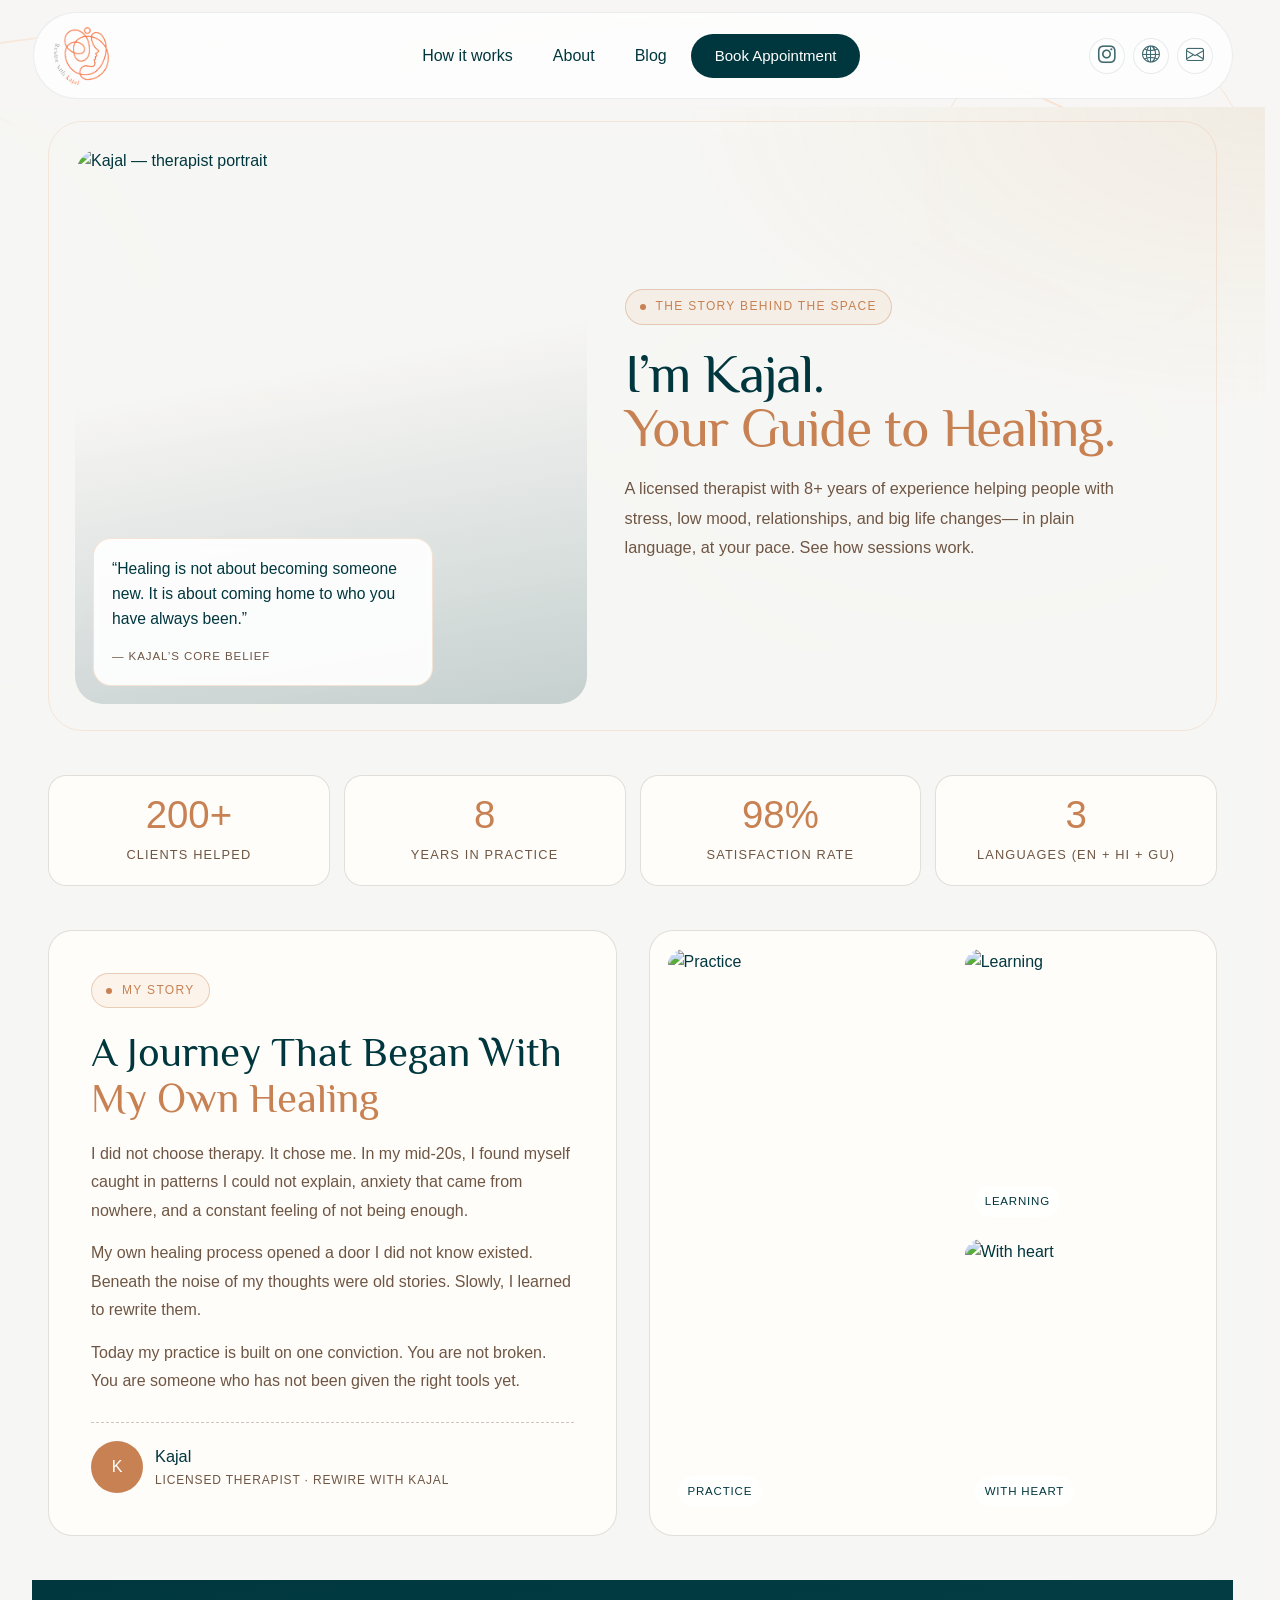
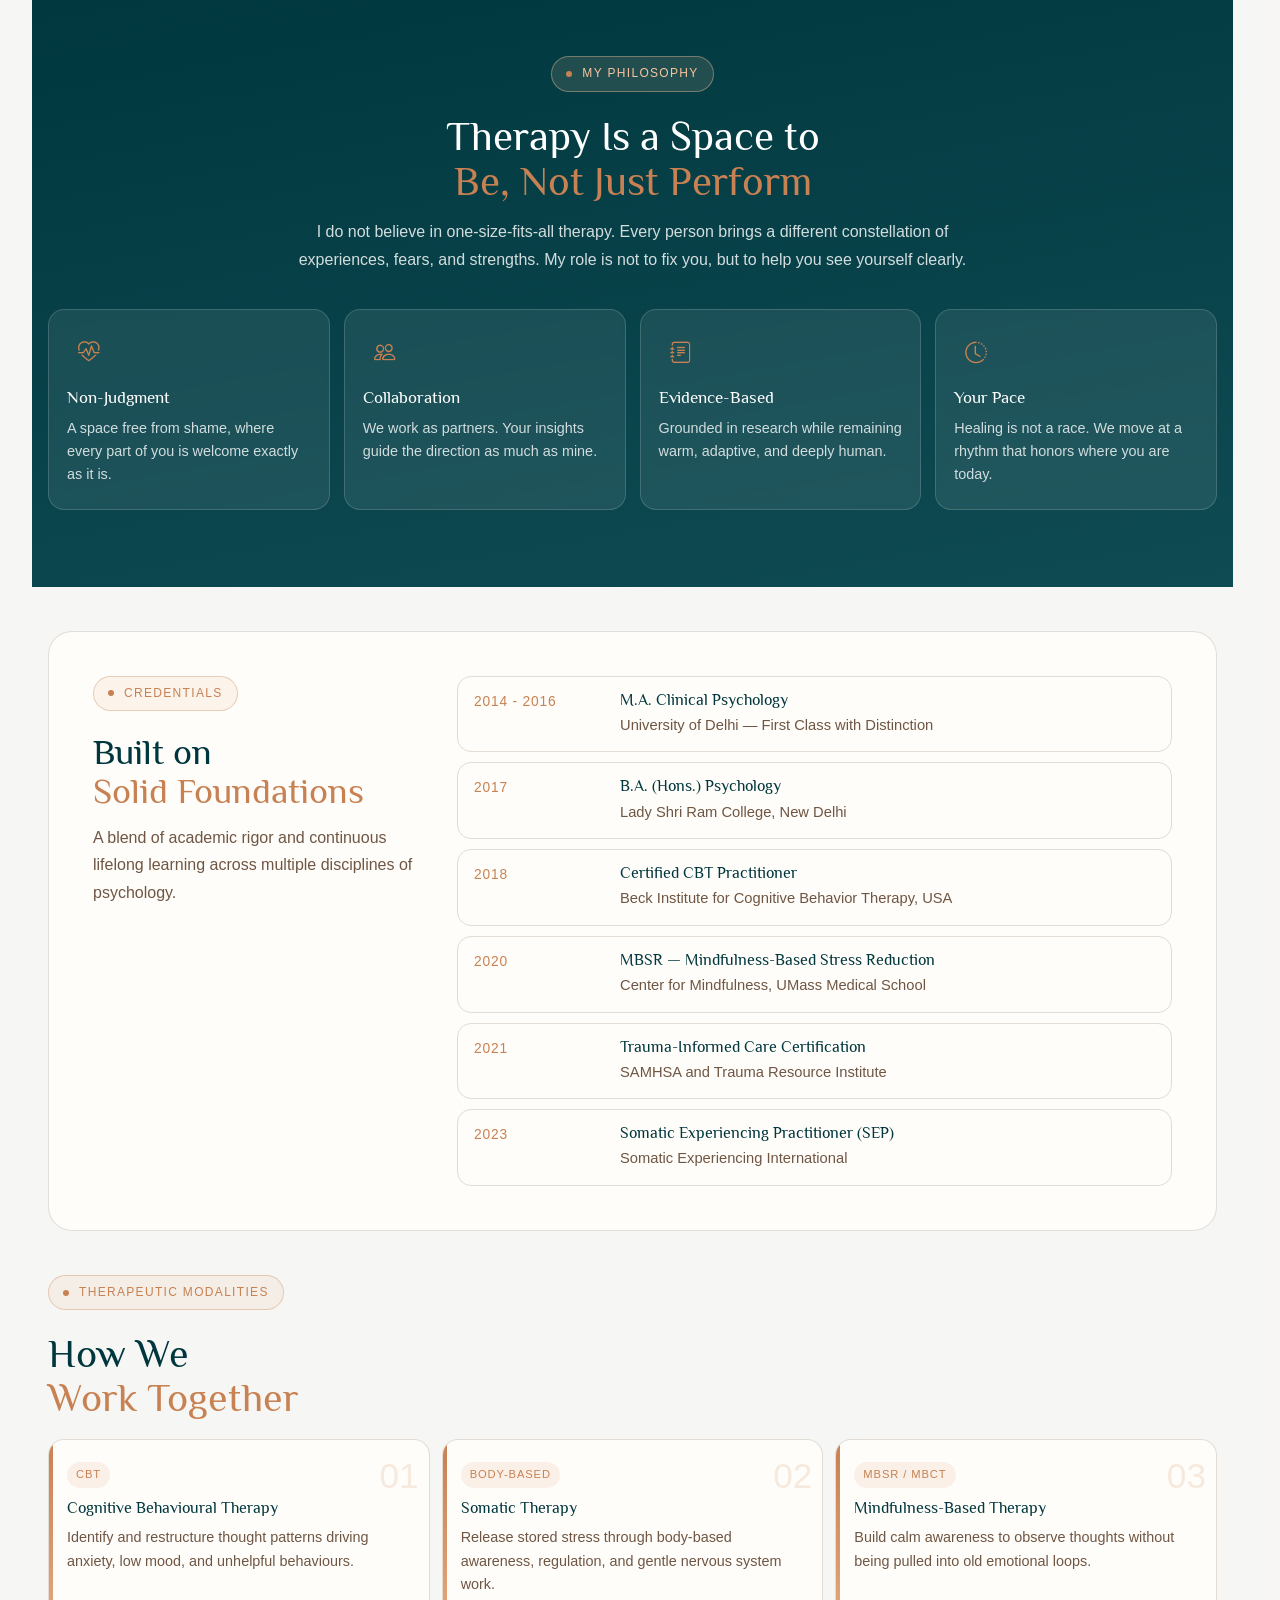
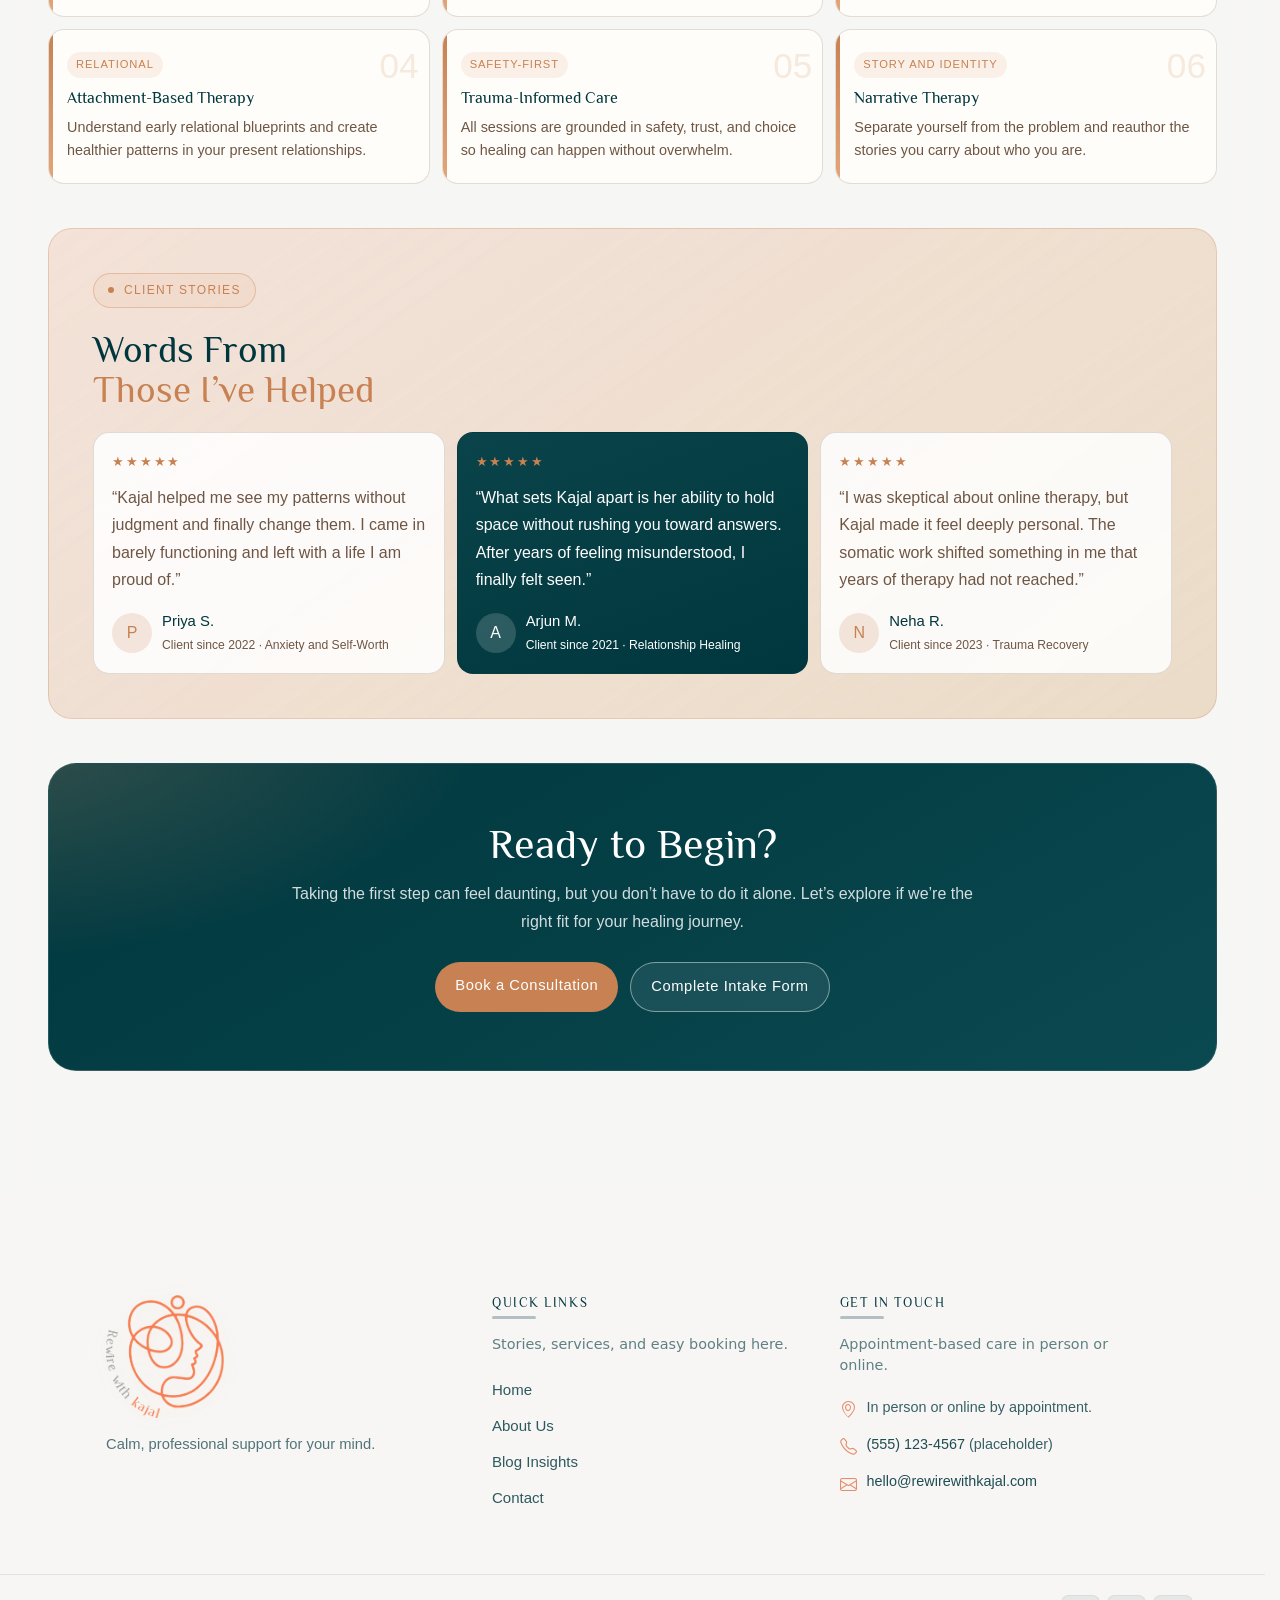
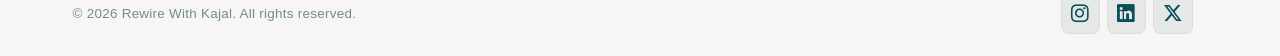
==== about.html @ f680a98c "feat: add comprehensive blog management system including file upload, image processing, and admin da" ====
<!DOCTYPE html>
<html lang="en">
  <head>
    <meta charset="utf-8" />
    <meta name="viewport" content="width=device-width, initial-scale=1" />
    <meta
      name="description"
      content="Meet Kajal — therapist with 8+ years experience. Plain-language support for stress, relationships, and life changes."
    />
    <title>About Us | Rewire With Kajal</title>
    <link
      href="https://cdn.jsdelivr.net/npm/bootstrap@5.3.3/dist/css/bootstrap.min.css"
      rel="stylesheet"
      integrity="sha384-QWTKZyjpPEjISv5WaRU9OFeRpok6YctnYmDr5pNlyT2bRjXh0JMhjY6hW+ALEwIH"
      crossorigin="anonymous"
    />
    <link rel="stylesheet" href="https://cdn.jsdelivr.net/npm/bootstrap-icons@1.11.3/font/bootstrap-icons.min.css" />
    <link rel="stylesheet" href="css/main-from-app.css" />
    <link rel="stylesheet" href="css/site-overrides.css" />
    <link rel="icon" type="image/png" href="images/logo3.png" />
    <noscript>
      <style>
        .rw-reveal {
          opacity: 1 !important;
          transform: none !important;
        }
      </style>
    </noscript>
  </head>
  <body class="rw-site-bg-lines">
    <a class="skip-link" href="#main-content">Skip to main content</a>
    <div class="home-hero-navbar-wrapper" id="site-nav">
      <div class="home-hero-navbar">
        <a class="hhn-logo" href="index.html" aria-label="Rewire With Kajal home">
          <img src="images/logo3.png" width="160" height="167" alt="Rewire With Kajal" />
        </a>
        <nav class="hhn-links d-none d-lg-flex align-items-center" aria-label="Primary">
          <a href="index.html#plain-english">How it works</a>
          <a href="about.html">About</a>
          <a href="blogs.php">Blog</a>
          <a class="hhn-book-btn" href="appointment.html">Book Appointment</a>
        </nav>
        <div class="hhn-socials d-none d-lg-flex align-items-center">
          <a href="https://www.instagram.com/rewirewithkajal/" aria-label="Instagram" rel="noopener noreferrer" target="_blank"
            ><i class="bi bi-instagram" aria-hidden="true"></i
          ></a>
          <a href="index.html" aria-label="Home"><i class="bi bi-globe2" aria-hidden="true"></i></a>
          <a href="mailto:hello@rewirewithkajal.com" aria-label="Email"><i class="bi bi-envelope" aria-hidden="true"></i></a>
        </div>
        <button type="button" class="hhn-menu-toggle d-flex d-lg-none" aria-label="Open menu" aria-expanded="false" data-nav-toggle>
          <i class="bi bi-list" aria-hidden="true"></i>
        </button>
      </div>
      <!-- <div class="hhn-drawer d-lg-none" id="nav-drawer" hidden>
        <a href="index.html#plain-english">How it works</a>
        <a href="about.html">About</a>
        <a href="blogs.php">Blog</a>
        <a class="hhn-book-btn" href="appointment.html">Book Appointment</a>
      </div> -->
    </div>
    <div class="rw-site-line-art" aria-hidden="true">
      <div class="rw-site-line-art__float">
        <svg
          class="rw-site-line-art__svg"
          xmlns="http://www.w3.org/2000/svg"
          viewBox="0 0 1200 520"
          preserveAspectRatio="xMidYMid slice"
          focusable="false"
        >
          <defs>
            <linearGradient id="rw-site-orange-grad" x1="0%" y1="0%" x2="100%" y2="100%">
              <stop offset="0%" stop-color="rgba(249, 115, 22, 0.09)" />
              <stop offset="45%" stop-color="rgba(249, 115, 22, 0.16)" />
              <stop offset="100%" stop-color="rgba(249, 115, 22, 0.07)" />
            </linearGradient>
          </defs>
          <path
            class="rw-site-line-art__path rw-site-line-art__path--1"
            fill="none"
            stroke="url(#rw-site-orange-grad)"
            stroke-width="1.35"
            stroke-linecap="round"
            stroke-linejoin="round"
            d="M 32 168 C 32 78 118 42 228 72 C 338 102 372 196 308 278 C 244 360 118 348 76 268 C 48 218 32 198 32 168"
          />
          <path
            class="rw-site-line-art__path rw-site-line-art__path--2"
            fill="none"
            stroke="rgba(249, 115, 22, 0.13)"
            stroke-width="1.15"
            stroke-linecap="round"
            stroke-linejoin="round"
            d="M 468 52 C 612 8 792 36 892 118 C 992 200 968 292 862 332 C 756 372 628 328 564 248 C 508 178 468 128 468 52"
          />
          <path
            class="rw-site-line-art__path rw-site-line-art__path--3"
            fill="none"
            stroke="rgba(249, 115, 22, 0.11)"
            stroke-width="1"
            stroke-linecap="round"
            stroke-linejoin="round"
            d="M 128 88 C 268 12 396 28 528 96 C 652 158 592 212 484 232 C 388 250 268 198 196 128 C 158 92 138 82 128 88"
          />
          <path
            class="rw-site-line-art__path rw-site-line-art__path--4"
            fill="none"
            stroke="rgba(249, 115, 22, 0.12)"
            stroke-width="1.05"
            stroke-linecap="round"
            stroke-linejoin="round"
            d="M 636 198 C 712 128 824 152 868 228 C 912 304 836 372 748 372 C 660 372 584 308 604 236 C 616 198 628 192 636 198"
          />
          <path
            class="rw-site-line-art__path rw-site-line-art__path--5"
            fill="none"
            stroke="rgba(249, 115, 22, 0.09)"
            stroke-width="0.95"
            stroke-linecap="round"
            stroke-linejoin="round"
            d="M 88 412 C 276 348 484 432 712 384 C 928 338 1088 408 1168 364 C 1192 350 1196 346 1196 346"
          />
        </svg>
        <span class="rw-site-line-art__orb rw-site-line-art__orb--1"></span>
        <span class="rw-site-line-art__orb rw-site-line-art__orb--2"></span>
        <span class="rw-site-line-art__orb rw-site-line-art__orb--3"></span>
      </div>
    </div>

    <main class="abt2-wrapper" id="main-content">
      <section class="abt2-hero rw-reveal" aria-labelledby="abt-hero-heading">
        <div class="abt2-hero-img-col">
          <div class="abt2-hero-img-wrapper">
            <img
              src="https://images.unsplash.com/photo-1544005313-94ddf0286df2?ixlib=rb-4.0.3&auto=format&fit=crop&w=800&q=80"
              alt="Kajal — therapist portrait"
              loading="eager"
            />
          </div>
          <div class="abt2-hero-quote">
            <p>“Healing is not about becoming someone new. It is about coming home to who you have always been.”</p>
            <span>— Kajal’s core belief</span>
          </div>
        </div>
        <div class="abt2-hero-text-col">
          <div class="abt2-kicker">The Story Behind the Space</div>
          <h1 id="abt-hero-heading">I’m Kajal.<em>Your Guide to Healing.</em></h1>
          <p class="abt2-hero-desc">
            A licensed therapist with 8+ years of experience helping people with stress, low mood, relationships, and big life changes—
            in plain language, at your pace. <a href="index.html#plain-english">See how sessions work</a>.
          </p>
        </div>
      </section>

      <section class="abt2-stats rw-reveal" aria-label="Practice statistics">
        <div class="abt2-stat-item"><strong>200+</strong><span>Clients Helped</span></div>
        <div class="abt2-stat-item"><strong>8</strong><span>Years in Practice</span></div>
        <div class="abt2-stat-item"><strong>98%</strong><span>Satisfaction Rate</span></div>
        <div class="abt2-stat-item"><strong>3</strong><span>Languages (EN + HI + GU)</span></div>
      </section>

      <section class="abt2-story rw-reveal" aria-labelledby="story-heading">
        <div class="abt2-story-content">
          <div class="abt2-kicker">My Story</div>
          <h2 id="story-heading">A Journey That Began With<em>My Own Healing</em></h2>
          <div class="abt2-story-text">
            <p>
              I did not choose therapy. It chose me. In my mid-20s, I found myself caught in patterns I could not explain, anxiety that came
              from nowhere, and a constant feeling of not being enough.
            </p>
            <p>
              My own healing process opened a door I did not know existed. Beneath the noise of my thoughts were old stories. Slowly, I
              learned to rewrite them.
            </p>
            <p>Today my practice is built on one conviction. You are not broken. You are someone who has not been given the right tools yet.</p>
          </div>
          <div class="abt2-profile-card">
            <div class="abt2-avatar" aria-hidden="true">K</div>
            <div class="abt2-profile-details">
              <strong>Kajal</strong>
              <span>Licensed Therapist · Rewire with Kajal</span>
            </div>
          </div>
        </div>
        <div class="abt2-story-images">
          <div class="abt2-img-wrap main">
            <img src="https://images.pexels.com/photos/3767394/pexels-photo-3767394.jpeg?auto=compress&cs=tinysrgb&w=1200" alt="Practice" loading="lazy" />
            <span class="abt2-img-label">Practice</span>
          </div>
          <div class="abt2-img-wrap sub">
            <img src="https://images.pexels.com/photos/4050320/pexels-photo-4050320.jpeg?auto=compress&cs=tinysrgb&w=1200" alt="Learning" loading="lazy" />
            <span class="abt2-img-label">Learning</span>
          </div>
          <div class="abt2-img-wrap sub">
            <img src="https://images.pexels.com/photos/7176319/pexels-photo-7176319.jpeg?auto=compress&cs=tinysrgb&w=1200" alt="With heart" loading="lazy" />
            <span class="abt2-img-label">With Heart</span>
          </div>
        </div>
      </section>

      <section class="abt2-philosophy rw-reveal" aria-labelledby="phil-heading">
        <div class="abt2-phil-inner">
          <header class="abt2-phil-header">
            <div class="abt2-kicker">My Philosophy</div>
            <h2 id="phil-heading">Therapy Is a Space to<em>Be, Not Just Perform</em></h2>
            <p>
              I do not believe in one-size-fits-all therapy. Every person brings a different constellation of experiences, fears, and
              strengths. My role is not to fix you, but to help you see yourself clearly.
            </p>
          </header>
          <div class="abt2-phil-grid">
            <article class="abt2-phil-card">
              <div class="abt2-phil-icon"><i class="bi bi-heart-pulse"></i></div>
              <h3>Non-Judgment</h3>
              <p>A space free from shame, where every part of you is welcome exactly as it is.</p>
            </article>
            <article class="abt2-phil-card">
              <div class="abt2-phil-icon"><i class="bi bi-people"></i></div>
              <h3>Collaboration</h3>
              <p>We work as partners. Your insights guide the direction as much as mine.</p>
            </article>
            <article class="abt2-phil-card">
              <div class="abt2-phil-icon"><i class="bi bi-journal-text"></i></div>
              <h3>Evidence-Based</h3>
              <p>Grounded in research while remaining warm, adaptive, and deeply human.</p>
            </article>
            <article class="abt2-phil-card">
              <div class="abt2-phil-icon"><i class="bi bi-clock-history"></i></div>
              <h3>Your Pace</h3>
              <p>Healing is not a race. We move at a rhythm that honors where you are today.</p>
            </article>
          </div>
        </div>
      </section>

      <section class="abt2-creds rw-reveal" aria-labelledby="creds-heading">
        <div class="abt2-creds-layout">
          <div class="abt2-creds-left">
            <div class="abt2-kicker">Credentials</div>
            <h2 id="creds-heading">Built on<em>Solid Foundations</em></h2>
            <p>A blend of academic rigor and continuous lifelong learning across multiple disciplines of psychology.</p>
          </div>
          <div class="abt2-creds-list">
            <article class="abt2-cred-item">
              <div class="abt2-cred-year">2014 - 2016</div>
              <div class="abt2-cred-detail">
                <h3>M.A. Clinical Psychology</h3>
                <p>University of Delhi — First Class with Distinction</p>
              </div>
            </article>
            <article class="abt2-cred-item">
              <div class="abt2-cred-year">2017</div>
              <div class="abt2-cred-detail">
                <h3>B.A. (Hons.) Psychology</h3>
                <p>Lady Shri Ram College, New Delhi</p>
              </div>
            </article>
            <article class="abt2-cred-item">
              <div class="abt2-cred-year">2018</div>
              <div class="abt2-cred-detail">
                <h3>Certified CBT Practitioner</h3>
                <p>Beck Institute for Cognitive Behavior Therapy, USA</p>
              </div>
            </article>
            <article class="abt2-cred-item">
              <div class="abt2-cred-year">2020</div>
              <div class="abt2-cred-detail">
                <h3>MBSR — Mindfulness-Based Stress Reduction</h3>
                <p>Center for Mindfulness, UMass Medical School</p>
              </div>
            </article>
            <article class="abt2-cred-item">
              <div class="abt2-cred-year">2021</div>
              <div class="abt2-cred-detail">
                <h3>Trauma-Informed Care Certification</h3>
                <p>SAMHSA and Trauma Resource Institute</p>
              </div>
            </article>
            <article class="abt2-cred-item">
              <div class="abt2-cred-year">2023</div>
              <div class="abt2-cred-detail">
                <h3>Somatic Experiencing Practitioner (SEP)</h3>
                <p>Somatic Experiencing International</p>
              </div>
            </article>
          </div>
        </div>
      </section>

      <section class="abt2-mod rw-reveal" aria-labelledby="mod-heading">
        <div class="abt2-mod-inner">
          <header class="abt2-mod-header">
            <div class="abt2-kicker">Therapeutic Modalities</div>
            <h2 id="mod-heading">How We<em>Work Together</em></h2>
          </header>
          <div class="abt2-mod-grid">
            <article class="abt2-mod-card">
              <div class="abt2-mod-num">01</div>
              <span>CBT</span>
              <h3>Cognitive Behavioural Therapy</h3>
              <p>Identify and restructure thought patterns driving anxiety, low mood, and unhelpful behaviours.</p>
            </article>
            <article class="abt2-mod-card">
              <div class="abt2-mod-num">02</div>
              <span>Body-Based</span>
              <h3>Somatic Therapy</h3>
              <p>Release stored stress through body-based awareness, regulation, and gentle nervous system work.</p>
            </article>
            <article class="abt2-mod-card">
              <div class="abt2-mod-num">03</div>
              <span>MBSR / MBCT</span>
              <h3>Mindfulness-Based Therapy</h3>
              <p>Build calm awareness to observe thoughts without being pulled into old emotional loops.</p>
            </article>
            <article class="abt2-mod-card">
              <div class="abt2-mod-num">04</div>
              <span>Relational</span>
              <h3>Attachment-Based Therapy</h3>
              <p>Understand early relational blueprints and create healthier patterns in your present relationships.</p>
            </article>
            <article class="abt2-mod-card">
              <div class="abt2-mod-num">05</div>
              <span>Safety-First</span>
              <h3>Trauma-Informed Care</h3>
              <p>All sessions are grounded in safety, trust, and choice so healing can happen without overwhelm.</p>
            </article>
            <article class="abt2-mod-card">
              <div class="abt2-mod-num">06</div>
              <span>Story and Identity</span>
              <h3>Narrative Therapy</h3>
              <p>Separate yourself from the problem and reauthor the stories you carry about who you are.</p>
            </article>
          </div>
        </div>
      </section>

      <section class="abt2-test rw-reveal" aria-labelledby="test-heading">
        <div class="abt2-test-inner">
          <div class="abt2-kicker">Client Stories</div>
          <h2 id="test-heading">Words From<em>Those I’ve Helped</em></h2>
          <div class="abt2-test-grid">
            <article class="abt2-test-card">
              <div class="abt2-test-stars" aria-hidden="true">★★★★★</div>
              <p class="abt2-test-quote">
                “Kajal helped me see my patterns without judgment and finally change them. I came in barely functioning and left with a life I am proud of.”
              </p>
              <div class="abt2-test-author">
                <div class="abt2-test-avatar" aria-hidden="true">P</div>
                <div>
                  <strong>Priya S.</strong>
                  <span>Client since 2022 · Anxiety and Self-Worth</span>
                </div>
              </div>
            </article>
            <article class="abt2-test-card featured">
              <div class="abt2-test-stars" aria-hidden="true">★★★★★</div>
              <p class="abt2-test-quote">
                “What sets Kajal apart is her ability to hold space without rushing you toward answers. After years of feeling misunderstood, I finally felt seen.”
              </p>
              <div class="abt2-test-author">
                <div class="abt2-test-avatar" aria-hidden="true">A</div>
                <div>
                  <strong>Arjun M.</strong>
                  <span>Client since 2021 · Relationship Healing</span>
                </div>
              </div>
            </article>
            <article class="abt2-test-card">
              <div class="abt2-test-stars" aria-hidden="true">★★★★★</div>
              <p class="abt2-test-quote">
                “I was skeptical about online therapy, but Kajal made it feel deeply personal. The somatic work shifted something in me that years of therapy had not reached.”
              </p>
              <div class="abt2-test-author">
                <div class="abt2-test-avatar" aria-hidden="true">N</div>
                <div>
                  <strong>Neha R.</strong>
                  <span>Client since 2023 · Trauma Recovery</span>
                </div>
              </div>
            </article>
          </div>
        </div>
      </section>

      <section class="abt2-cta rw-reveal">
        <div class="abt2-cta-inner">
          <h2>Ready to Begin?</h2>
          <p>
            Taking the first step can feel daunting, but you don’t have to do it alone. Let’s explore if we’re the right fit for your healing journey.
          </p>
          <div class="abt2-cta-actions">
            <a class="abt2-btn-primary" href="appointment.html">Book a Consultation</a>
            <a class="abt2-btn-secondary" href="intake-form.html">Complete Intake Form</a>
          </div>
        </div>
      </section>
    </main>

    <footer class="site-footer">
      <div class="footer-wave" aria-hidden="true">
        <svg xmlns="http://www.w3.org/2000/svg" viewBox="0 0 1200 120" preserveAspectRatio="none">
          <path
            d="M321.39,56.44c58-10.79,114.16-30.13,172-41.86,82.39-16.72,168.19-17.73,250.45-.39C823.78,31,906.67,72,985.66,92.83c70.05,18.48,146.53,26.09,214.34,3V0H0V27.35A600.21,600.21,0,0,0,321.39,56.44Z"
            class="shape-fill"
          ></path>
        </svg>
      </div>
      <div class="container footer-container">
        <div class="footer-panel">
          <div class="footer-col brand-col">
            <img src="images/logo3.png" alt="Rewire With Kajal" class="footer-logo" width="180" height="188" loading="lazy" decoding="async" />
            <p class="footer-description">Calm, professional support for your mind.</p>
          </div>
          <div class="footer-col links-col">
            <h3 class="footer-heading">Quick Links</h3>
            <p class="footer-col-lead">Stories, services, and easy booking here.</p>
            <ul class="footer-links">
              <li><a href="index.html">Home</a></li>
              <li><a href="about.html">About Us</a></li>
              <li><a href="blogs.php">Blog Insights</a></li>
              <li><a href="appointment.html">Contact</a></li>
            </ul>
          </div>
          <div class="footer-col contact-col">
            <h3 class="footer-heading">Get in Touch</h3>
            <p class="footer-col-lead">Appointment-based care in person or online.</p>
            <ul class="footer-contact-info">
              <li>
                <i class="bi bi-geo-alt contact-icon" aria-hidden="true"></i>
                <span>In person or online by appointment.</span>
              </li>
              <li>
                <i class="bi bi-telephone contact-icon" aria-hidden="true"></i>
                <span><a href="tel:+15551234567">(555) 123-4567</a> (placeholder)</span>
              </li>
              <li>
                <i class="bi bi-envelope contact-icon" aria-hidden="true"></i>
                <span><a href="mailto:hello@rewirewithkajal.com">hello@rewirewithkajal.com</a></span>
              </li>
            </ul>
          </div>
        </div>
      </div>
      <div class="footer-bottom">
        <div class="container footer-bottom-inner">
          <p>© <span id="y"></span> Rewire With Kajal. All rights reserved.</p>
          <div class="social-links">
            <a href="https://www.instagram.com/rewirewithkajal/" aria-label="Instagram" rel="noopener noreferrer" target="_blank"
              ><i class="bi bi-instagram"></i
            ></a>
            <a href="https://www.linkedin.com/" aria-label="LinkedIn" rel="noopener noreferrer" target="_blank"><i class="bi bi-linkedin"></i></a>
            <a href="https://twitter.com/" aria-label="Twitter" rel="noopener noreferrer" target="_blank"><i class="bi bi-twitter-x"></i></a>
          </div>
        </div>
      </div>
    </footer>
    <script
      src="https://cdn.jsdelivr.net/npm/bootstrap@5.3.3/dist/js/bootstrap.bundle.min.js"
      integrity="sha384-YvpcrYf0tY3lHB60NNkmXc5s9fDVZLESaAA55NDzOxhy9GkcIdslK1eN7N6jIeHz"
      crossorigin="anonymous"
    ></script>
    <script>
      document.getElementById("y").textContent = new Date().getFullYear();
    </script>
    <script src="js/main.js"></script>
    <script src="js/common.js"></script>
  </body>
</html>
---- css/main-from-app.css ----
@import url(https://fonts.googleapis.com/css2?family=Philosopher:ital,wght@0,400;0,700;1,400;1,700&family=Quicksand:wght@300;400;500;600;700&display=swap);
@import url(https://fonts.googleapis.com/css2?family=Quicksand+Grotesque:wght@400;500;600;700;800&display=swap);
@import url(https://fonts.googleapis.com/css2?family=Bodoni+Moda:opsz,wght@6..96,600;6..96,700&display=swap);
@import url(https://fonts.googleapis.com/css2?family=Quicksand+Grotesque:opsz,wght@12..96,300;12..96,400;12..96,500;12..96,600;12..96,700;12..96,800&display=swap);
@import url(https://fonts.googleapis.com/css2?family=Newsreader:ital,opsz,wght@0,6..72,200..800;1,6..72,200..800&family=Manrope:wght@200..800&display=swap);
@import url(https://fonts.googleapis.com/css2?family=Material+Symbols+Outlined:wght,FILL@100..700,0..1&display=swap);
@import url(https://fonts.googleapis.com/css2?family=Jost:wght@300;400;500;600&family=Playfair+Display:ital,wght@0,400;0,500;0,700;1,400;1,500&display=swap);
@import url(https://fonts.googleapis.com/css2?family=Jost:wght@300;400;500;600&family=Playfair+Display:ital,wght@0,500;0,600;1,500&display=swap);

:root {
    --font-body: "Quicksand", sans-serif;
    --font-heading: "Philosopher", sans-serif;
    --font-script: "Philosopher", sans-serif;
    --font-admin: "Quicksand", sans-serif;
    --font-mono: source-code-pro, Menlo, Monaco, Consolas, "Courier New", monospace;
    --color-primary: #ff8f4b;
    --color-primary-light: #ffb385;
    --color-primary-dark: #e67e3f;
    --color-accent: #ff8f4b;
    --color-secondary: #fffdf8;
    --color-white: #fff;
    --color-text-main: #2d3748;
    --color-text: #2d3748;
    --color-text-light: #4b5563;
    --color-background: #fffaf0;
    --color-focus-ring: #0f172a;
    --color-focus-ring-soft: #0f172a33;
    --color-slate-50: #f8fafc;
    --color-slate-100: #f1f5f9;
    --color-slate-200: #e2e8f0;
    --color-slate-300: #cbd5e1;
    --color-slate-400: #94a3b8;
    --color-slate-500: #64748b;
    --color-slate-600: #475569;
    --color-slate-700: #334155;
    --color-slate-800: #1e293b;
    --color-slate-900: #0f172a;
    --color-neutral-800: #1f2937;
    --color-neutral-900: #111827;
    --color-danger-50: #fee2e2;
    --color-danger-500: #ef4444;
    --color-danger-700: #b91c1c;
    --color-danger-800: #991b1b;
    --color-success-50: #dcfce7;
    --color-success-100: #d1fae5;
    --color-success-500: #10b981;
    --color-success-700: #047857;
    --color-success-800: #166534;
    --color-violet-50: #f5f3ff;
    --color-violet-100: #ede9fe;
    --color-violet-400: #8b5cf6;
    --color-violet-500: #7c3aed;
    --color-violet-700: #6d28d9;
    --radius-sm: 8px;
    --radius-md: 16px;
    --radius-lg: 24px;
    --radius-xl: 36px;
    --radius-full: 9999px;
    --space-1: 4px;
    --space-2: 8px;
    --space-3: 12px;
    --space-4: 16px;
    --space-5: 20px;
    --space-6: 24px;
    --space-7: 32px;
    --space-8: 40px;
    --space-9: 60px;
    --shadow-soft: 0 10px 40px #ff8f4b14;
    --shadow-softer: 0 4px 20px #00000008;
    --shadow-elevated: 0 20px 60px #0000000d;
    --transition-smooth: all 0.4s cubic-bezier(0.16, 1, 0.3, 1)
}

html {
    scroll-behavior: smooth
}

* {
    margin: 0;
    padding: 0
}

body {
    -webkit-font-smoothing: antialiased;
    -moz-osx-font-smoothing: grayscale;
    background-color: #fffaf0;
    background-color: var(--color-background);
    color: #2d3748;
    color: var(--color-text-main);
    font-family: Quicksand, sans-serif;
    font-family: var(--font-body);
    line-height: 1.6
}

h1,
h2,
h3,
h4,
h5,
h6 {
    font-family: Philosopher, sans-serif;
    font-family: var(--font-heading);
    line-height: 1.2
}

a {
    color: inherit
}

.skip-link {
    background: #111827;
    border-radius: 10px;
    color: #fff;
    font-weight: 200;
    left: 16px;
    padding: 10px 14px;
    position: fixed;
    top: -48px;
    transition: top .2s ease;
    z-index: 3000
}

.skip-link:focus-visible {
    top: 16px
}

button {
    border: none;
    cursor: pointer;
    font-family: inherit;
    outline: none
}

[tabindex]:not([tabindex="-1"]):focus-visible,
a:focus-visible,
button:focus-visible,
input:focus-visible,
select:focus-visible,
textarea:focus-visible {
    box-shadow: 0 0 0 4px #0f172a33;
    box-shadow: 0 0 0 4px var(--color-focus-ring-soft);
    outline: 3px solid #0f172a;
    outline: 3px solid var(--color-focus-ring);
    outline-offset: 2px
}

img {
    display: block;
    max-width: 100%
}

.container {
    margin: 0 auto;
    max-width: 1200px;
    padding: 0 40px
}

.text-center {
    text-align: center
}

.section-header {
    margin-bottom: 48px
}

.section-header h2 {
    color: #e67e3f;
    color: var(--color-primary-dark);
    font-size: 2.5rem;
    font-weight: 200;
    margin-bottom: 12px;
    margin-bottom: var(--space-3)
}

.section-header .subtitle {
    color: #4b5563;
    color: var(--color-text-light);
    font-size: 1.15rem
}

input,
select,
textarea {
    background-color: #fff;
    background-color: var(--color-white);
    border: 2px solid #ffb385;
    border: 2px solid var(--color-primary-light);
    border-radius: 16px;
    border-radius: var(--radius-md);
    color: #2d3748;
    color: var(--color-text-main);
    font-family: inherit;
    font-size: 1rem;
    outline: none;
    padding: 12px 16px;
    transition: all .4s cubic-bezier(.16, 1, .3, 1);
    transition: var(--transition-smooth)
}

input:focus,
select:focus,
textarea:focus {
    border-color: #ff8f4b;
    border-color: var(--color-primary);
    box-shadow: none
}

.btn-primary {
    background-color: #ff8f4b;
    background-color: var(--color-primary);
    border-radius: 9999px;
    border-radius: var(--radius-full);
    box-shadow: 0 10px 40px #ff8f4b14;
    box-shadow: var(--shadow-soft);
    color: #fff;
    color: var(--color-white);
    font-size: 1rem;
    font-weight: 200;
    padding: 12px 28px;
    transition: all .4s cubic-bezier(.16, 1, .3, 1);
    transition: var(--transition-smooth)
}

.btn-primary:hover {
    background-color: #e67e3f;
    background-color: var(--color-primary-dark);
    box-shadow: 0 6px 25px #ff8f4b26;
    transform: translateY(-2px)
}

.btn-secondary {
    background-color: #fff;
    background-color: var(--color-white);
    border: 1.5px solid #ffb385;
    border: 1.5px solid var(--color-primary-light);
    border-radius: 9999px;
    border-radius: var(--radius-full);
    box-shadow: 0 4px 20px #00000008;
    box-shadow: var(--shadow-softer);
    color: #ff8f4b;
    color: var(--color-primary);
    font-size: 1rem;
    font-weight: 200;
    padding: 12px 28px;
    transition: all .4s cubic-bezier(.16, 1, .3, 1);
    transition: var(--transition-smooth)
}

.btn-secondary:hover {
    background-color: #fffdf8;
    background-color: var(--color-secondary);
    border-color: #ff8f4b;
    border-color: var(--color-primary)
}

.glass-panel {
    backdrop-filter: blur(12px);
    -webkit-backdrop-filter: blur(12px);
    background: #ffffffb3;
    border: 1px solid #ffffff80;
    box-shadow: 0 20px 60px #0000000d;
    box-shadow: var(--shadow-elevated)
}

code {
    font-family: source-code-pro, Menlo, Monaco, Consolas, Courier New, monospace
}

@keyframes fadeIn {
    0% {
        opacity: 0
    }

    to {
        opacity: 1
    }
}

@keyframes slideUp {
    0% {
        opacity: 0;
        transform: translateY(30px)
    }

    to {
        opacity: 1;
        transform: translateY(0)
    }
}

@keyframes slideInRight {
    0% {
        opacity: 0;
        transform: translateX(30px)
    }

    to {
        opacity: 1;
        transform: translateX(0)
    }
}

@keyframes slideInLeft {
    0% {
        opacity: 0;
        transform: translateX(-30px)
    }

    to {
        opacity: 1;
        transform: translateX(0)
    }
}

.animate-fade-in {
    animation: fadeIn .8s ease forwards
}

.animate-slide-up {
    animation: slideUp .8s cubic-bezier(.25, .8, .25, 1) forwards
}

.animate-slide-right {
    animation: slideInRight .8s cubic-bezier(.25, .8, .25, 1) forwards
}

.animate-slide-left {
    animation: slideInLeft .8s cubic-bezier(.25, .8, .25, 1) forwards
}

.delay-100 {
    animation-delay: .1s
}

.delay-200 {
    animation-delay: .2s
}

.delay-300 {
    animation-delay: .3s
}

.delay-400 {
    animation-delay: .4s
}

.delay-500 {
    animation-delay: .5s
}

.reveal {
    opacity: 0;
    transform: translateY(30px);
    transition: all .8s cubic-bezier(.25, .8, .25, 1)
}

.reveal.active {
    opacity: 1;
    transform: translateY(0)
}

.page-transition-enter {
    opacity: 0;
    transform: translateY(10px)
}

.page-transition-enter-active {
    opacity: 1;
    transform: translateY(0);
    transition: opacity .4s, transform .4s
}

@keyframes bounce {

    0%,
    to {
        transform: translateY(0)
    }

    50% {
        transform: translateY(-10px)
    }
}

.animate-bounce {
    animation: bounce 2s infinite
}

@keyframes scaleIn {
    0% {
        opacity: 0;
        transform: scale(.9)
    }

    to {
        opacity: 1;
        transform: scale(1)
    }
}

.animate-scale-in {
    animation: scaleIn .6s cubic-bezier(.34, 1.56, .64, 1) forwards
}

@keyframes pulse {

    0%,
    to {
        opacity: 1
    }

    50% {
        opacity: .7
    }
}

.animate-pulse {
    animation: pulse 2s cubic-bezier(.4, 0, .6, 1) infinite
}

@keyframes gradientShift {
    0% {
        background-position: 0 50%
    }

    50% {
        background-position: 100% 50%
    }

    to {
        background-position: 0 50%
    }
}

.animate-gradient {
    animation: gradientShift 3s ease infinite;
    background-size: 200% 200%
}

@keyframes float {

    0%,
    to {
        transform: translateY(0)
    }

    50% {
        transform: translateY(-20px)
    }
}

.animate-float {
    animation: float 3s ease-in-out infinite
}

@keyframes spin {
    0% {
        transform: rotate(0deg)
    }

    to {
        transform: rotate(1turn)
    }
}

.animate-spin {
    animation: spin 2s linear infinite
}

@keyframes slideAndFade {
    0% {
        opacity: 0;
        transform: translateY(20px)
    }

    to {
        opacity: 1;
        transform: translateY(0)
    }
}

.animate-slide-fade {
    animation: slideAndFade .6s ease forwards
}

.home-sections {
    display: flex;
    flex-direction: column;
    gap: 60px;
    padding-bottom: 60px
}

@media (max-width:768px) {
    .home-sections {
        gap: 40px;
        padding-bottom: 40px
    }
}

.card-hover {
    transition: transform .3s cubic-bezier(.34, 1.56, .64, 1), box-shadow .3s ease, background-color .3s ease
}

.card-hover:hover {
    box-shadow: 0 12px 24px #00000026;
    transform: translateY(-8px)
}

.btn-pulse:hover {
    animation: pulse .6s cubic-bezier(.4, 0, .6, 1)
}

.stagger-item {
    animation: slideAndFade .6s ease forwards
}

.stagger-item:first-child {
    animation-delay: .1s
}

.stagger-item:nth-child(2) {
    animation-delay: .2s
}

.stagger-item:nth-child(3) {
    animation-delay: .3s
}

.stagger-item:nth-child(4) {
    animation-delay: .4s
}

.stagger-item:nth-child(5) {
    animation-delay: .5s
}

.stagger-item:nth-child(6) {
    animation-delay: .6s
}

@keyframes textHighlight {
    0% {
        background-color: initial
    }

    50% {
        background-color: #ffd70033
    }

    to {
        background-color: initial
    }
}

.animate-highlight {
    animation: textHighlight 2s ease-in-out
}

@keyframes slideInTop {
    0% {
        opacity: 0;
        transform: translateY(-30px)
    }

    to {
        opacity: 1;
        transform: translateY(0)
    }
}

.animate-slide-top {
    animation: slideInTop .6s cubic-bezier(.25, .8, .25, 1) forwards
}

@keyframes slideInBottom {
    0% {
        opacity: 0;
        transform: translateY(30px)
    }

    to {
        opacity: 1;
        transform: translateY(0)
    }
}

.animate-slide-bottom {
    animation: slideInBottom .6s cubic-bezier(.25, .8, .25, 1) forwards
}

.zoom-hover {
    transition: transform .3s cubic-bezier(.34, 1.56, .64, 1)
}

.zoom-hover:hover {
    transform: scale(1.05)
}

@keyframes glow {

    0%,
    to {
        box-shadow: 0 0 5px #3f51b580
    }

    50% {
        box-shadow: 0 0 20px #3f51b5cc
    }
}

.animate-glow {
    animation: glow 2s ease-in-out infinite
}

.page-transition-exit {
    opacity: 1;
    transform: translateY(0)
}

.page-transition-exit-active {
    opacity: 0;
    transform: translateY(-10px);
    transition: opacity .3s, transform .3s
}

.page-transition-overlay {
    display: flex;
    height: 100%;
    left: 0;
    overflow: hidden;
    pointer-events: none;
    position: fixed;
    top: 0;
    width: 100%;
    z-index: 99999
}

.transition-slice {
    background: linear-gradient(135deg, #ff8f4b, #e67e3f);
    background: linear-gradient(135deg, var(--color-primary) 0, var(--color-primary-dark) 100%);
    flex: 1 1;
    transform: translateY(-105%)
}

.page-transition-overlay.cover .transition-slice {
    animation: sliceCoverDown .65s cubic-bezier(.65, 0, .35, 1) forwards
}

.page-transition-overlay.cover .slice-1 {
    animation-delay: 0ms
}

.page-transition-overlay.cover .slice-2 {
    animation-delay: .1s
}

.page-transition-overlay.cover .slice-3 {
    animation-delay: .2s
}

.page-transition-overlay.reveal .transition-slice {
    animation: sliceRevealDown .65s cubic-bezier(.65, 0, .35, 1) forwards;
    transform: translateY(0)
}

.page-transition-overlay.reveal .slice-1 {
    animation-delay: 0ms
}

.page-transition-overlay.reveal .slice-2 {
    animation-delay: .1s
}

.page-transition-overlay.reveal .slice-3 {
    animation-delay: .2s
}

@keyframes sliceCoverDown {
    0% {
        transform: translateY(-105%)
    }

    to {
        transform: translateY(0)
    }
}

@keyframes sliceRevealDown {
    0% {
        transform: translateY(0)
    }

    to {
        transform: translateY(105%)
    }
}

.transition-loader {
    display: flex;
    gap: 10px;
    left: 50%;
    opacity: 0;
    position: fixed;
    top: 50%;
    transform: translate(-50%, -50%);
    z-index: 100000
}

.page-transition-overlay.cover .transition-loader {
    animation: loaderFadeIn .3s ease .35s forwards
}

.page-transition-overlay.reveal .transition-loader {
    animation: loaderFadeOut .25s ease forwards
}

@keyframes loaderFadeIn {
    to {
        opacity: 1
    }
}

@keyframes loaderFadeOut {
    to {
        opacity: 0
    }
}

.loader-dot {
    animation: dotBounce .8s ease-in-out infinite alternate;
    background: #fff;
    border-radius: 50%;
    height: 10px;
    width: 10px
}

.loader-dot:nth-child(2) {
    animation-delay: .2s
}

.loader-dot:nth-child(3) {
    animation-delay: .4s
}

@keyframes dotBounce {
    0% {
        opacity: .4;
        transform: translateY(0) scale(.8)
    }

    to {
        opacity: 1;
        transform: translateY(-14px) scale(1)
    }
}

.page-content {
    will-change: opacity, transform
}

.page-entering {
    animation: pageContentEnter .7s cubic-bezier(.25, .8, .25, 1) forwards
}

@keyframes pageContentEnter {
    0% {
        opacity: 0;
        transform: translateY(30px)
    }

    to {
        opacity: 1;
        transform: translateY(0)
    }
}

.animated-background {
    height: 100vh;
    left: 0;
    overflow: hidden;
    pointer-events: none;
    position: fixed;
    top: 0;
    width: 100vw;
    z-index: -1
}

.falling-star {
    animation-iteration-count: infinite;
    animation-name: star-fall;
    animation-timing-function: linear;
    background-color: #ff8f4b;
    background-color: var(--color-primary);
    border-radius: 50%;
    box-shadow: 0 0 6px 1px #ff8f4b66;
    position: absolute;
    top: -10vh
}

@keyframes star-fall {
    0% {
        opacity: 0;
        transform: translateY(0) translateX(0)
    }

    10% {
        opacity: inherit
    }

    90% {
        opacity: inherit
    }

    to {
        opacity: 0;
        transform: translateY(120vh) translateX(15vw)
    }
}

.animated-line-container {
    align-items: center;
    display: flex;
    justify-content: center;
    left: 0;
    overflow: hidden;
    pointer-events: none;
    position: absolute;
    top: 50%;
    transform: translateY(-50%);
    width: 100%;
    z-index: 0
}

.animated-line-svg {
    filter: none;
    height: auto;
    width: 100%
}

.drawing-path {
    stroke-dasharray: 6000;
    stroke-dashoffset: 6000;
    animation: drawPath 12s ease-in-out infinite alternate
}

@keyframes drawPath {
    0% {
        stroke-dashoffset: 6000
    }

    to {
        stroke-dashoffset: 0
    }
}

@media (max-width:768px) {
    .animated-line-container {
        bottom: 0;
        height: 100%;
        left: 0;
        right: 0;
        top: 0;
        transform: none;
        width: 100%
    }

    .animated-line-svg {
        height: 100%;
        transform: rotate(90deg) scale(1.25);
        transform-origin: center center;
        width: 100%
    }
}

.header {
    -webkit-backdrop-filter: blur(10px);
    backdrop-filter: blur(10px);
    background: linear-gradient(180deg, #f7f6f4f7, #e6835c2ee6);
    border: 1px solid #00373e2e;
    border-radius: 24px;
    box-shadow: 0 16px 34px #00373e1f;
    left: 50%;
    max-width: 1240px;
    padding: 10px 14px;
    position: fixed;
    top: 14px;
    transform: translateX(-50%);
    transition: top .25s ease, box-shadow .25s ease, background .25s ease;
    width: calc(100% - 28px);
    z-index: 1000
}

.header-scrolled {
    background: linear-gradient(180deg, hsla(40, 16%, 96%, .985), #e6835c2ef5);
    box-shadow: 0 12px 28px #00373e29;
    top: 8px
}

.header-container {
    align-items: center;
    display: flex;
    gap: 16px;
    gap: var(--space-4);
    justify-content: space-between
}

.header-brand-link {
    align-items: center;
    display: inline-flex;
    gap: 12px;
    min-width: 0;
    text-decoration: none
}

.header-logo-image {
    display: block;
    height: 44px;
    object-fit: contain;
    width: auto
}

.header-nav ul {
    display: flex;
    gap: 14px;
    list-style: none;
    margin: 0;
    padding: 0
}

.header-nav a {
    background: #ffffff80;
    border: 1px solid #00373e1f;
    border-radius: 12px;
    color: #00373ee6;
    font-size: .95rem;
    font-weight: 200;
    letter-spacing: .15px;
    padding: 10px 18px;
    transition: all .22s ease
}

.header-nav a.active,
.header-nav a:hover {
    background: #00373e;
    color: #fff
}

.header-cta {
    align-items: center;
    display: flex
}

.header-cta .btn-primary {
    background: #00373e;
    border: 1px solid #00373e;
    border-radius: 14px;
    box-shadow: 0 8px 20px #00373e40;
    color: #fff;
    font-size: .88rem;
    font-weight: 200;
    letter-spacing: .2px;
    padding: 10px 18px
}

.header-cta .btn-primary:hover {
    background: #00292e;
    border-color: #00292e;
    box-shadow: 0 10px 24px #00373e4d;
    transform: translateY(-1px)
}

.mobile-menu-toggle {
    align-items: center;
    background: #fffc;
    border: 1px solid #00373e42;
    border-radius: 14px;
    cursor: pointer;
    display: none;
    flex-direction: column;
    gap: 5px;
    height: 44px;
    justify-content: center;
    transform: rotate(0deg);
    transition: transform .35s cubic-bezier(.2, .85, .3, 1), background-color .25s ease, border-color .25s ease;
    width: 44px
}

.mobile-menu-toggle span {
    background: #00373e;
    border-radius: 999px;
    height: 2px;
    transition: width .25s ease, height .25s ease, opacity .2s ease;
    width: 18px
}

.mobile-menu-toggle.is-open {
    background: #e6835c2e;
    border-color: #00373e73;
    transform: rotate(-90deg)
}

.mobile-menu-toggle.is-open span {
    height: 18px;
    width: 2px
}

.mobile-sidebar-overlay {
    background: #00191d80;
    inset: 0;
    opacity: 0;
    pointer-events: none;
    position: fixed;
    transition: opacity .25s ease;
    z-index: 1090
}

.mobile-sidebar-overlay.show {
    opacity: 1;
    pointer-events: auto
}

.mobile-sidebar {
    background: linear-gradient(180deg, #f7f6f4, #e6835c2e);
    border-left: 1px solid #00373e2e;
    box-shadow: -18px 0 34px #00373e33;
    display: flex;
    flex-direction: column;
    height: 100dvh;
    justify-content: space-between;
    opacity: 0;
    padding: 96px 24px 28px;
    position: fixed;
    right: 0;
    top: 0;
    transform: translateX(104%) scaleX(.9);
    transform-origin: right center;
    transition: transform .36s cubic-bezier(.2, .9, .3, 1), opacity .3s ease;
    width: min(86vw, 360px);
    z-index: 1100
}

.mobile-sidebar.open {
    opacity: 1;
    transform: translateX(0) scaleX(1)
}

.mobile-sidebar-top {
    display: flex;
    flex-direction: column;
    gap: 18px
}

.mobile-sidebar-brand {
    color: #00373e;
    font-family: Philosopher, sans-serif;
    font-family: var(--font-heading);
    font-size: 1.7rem;
    font-weight: 200;
    letter-spacing: .3px;
    line-height: 1;
    margin: 0
}

.mobile-sidebar-nav {
    display: flex;
    flex-direction: column;
    gap: 16px;
    gap: var(--space-4)
}

.mobile-sidebar-nav a {
    border-radius: 10px;
    color: #00373e;
    font-size: 1rem;
    font-weight: 200;
    letter-spacing: .2px;
    padding: 10px 12px;
    transition: all .4s cubic-bezier(.16, 1, .3, 1);
    transition: var(--transition-smooth)
}

.mobile-sidebar-nav a.active,
.mobile-sidebar-nav a:hover {
    background: #e6835c2e;
    color: #00373e
}

.mobile-sidebar-contact {
    border-top: 1px dashed #00373e40;
    display: flex;
    flex-direction: column;
    gap: 8px;
    gap: var(--space-2);
    margin-top: 28px;
    padding-top: 18px
}

.mobile-sidebar-contact p {
    color: #00373e;
    font-size: .95rem;
    font-weight: 200;
    margin: 0
}

.mobile-sidebar-contact a {
    color: #00373edb;
    font-size: .95rem;
    font-weight: 200
}

@media (max-width:768px) {
    .header {
        border-radius: 18px;
        max-width: none;
        top: 10px
    }

    .header,
    .header-scrolled {
        padding: 8px 12px;
        width: calc(100% - 24px)
    }

    .header-scrolled {
        top: 8px
    }

    .header-container {
        gap: 12px;
        gap: var(--space-3)
    }

    .header-cta {
        display: none
    }

    .mobile-menu-toggle {
        display: inline-flex
    }

    .header-nav {
        display: none
    }

    .header-logo-image {
        height: 38px
    }
}

.hero-slider {
    border-bottom-left-radius: 40px;
    border-bottom-left-radius: var(--space-8);
    border-bottom-right-radius: 40px;
    border-bottom-right-radius: var(--space-8);
    height: 85vh;
    margin-top: 0;
    max-height: 900px;
    min-height: 500px;
    overflow: hidden;
    position: relative;
    width: 100%
}

.slider-wrapper {
    height: 100%;
    position: relative;
    width: 100%
}

.slide {
    background-position: 50%;
    background-size: cover;
    height: 100%;
    left: 0;
    opacity: 0;
    position: absolute;
    top: 0;
    transform: translateX(100%);
    transition: transform .9s ease-in-out, opacity .9s ease-in-out;
    width: 100%;
    z-index: 1
}

.slide.active {
    opacity: 1;
    transform: translateX(0);
    z-index: 3
}

.slide.next {
    opacity: 1;
    transform: translateX(100%);
    z-index: 2
}

.slide.prev {
    opacity: 1;
    transform: translateX(-100%);
    z-index: 2
}

.slide-overlay {
    align-items: center;
    background: linear-gradient(90deg, #e67e3f99, #fffdf833);
    display: flex;
    inset: 0;
    padding: 0 10%;
    position: absolute
}

.slide-content h1 {
    font-size: 3.5rem;
    font-weight: 200;
    line-height: 1.1;
    margin-bottom: 16px;
    margin-bottom: var(--space-4);
    max-width: 600px;
    text-shadow: 0 4px 15px #e67e3f66
}

.slide-content h1,
.slide-content p {
    color: #fff;
    color: var(--color-white)
}

.slide-content p {
    font-size: 1.25rem;
    font-weight: 200
}

.slider-dots {
    bottom: 24px;
    bottom: var(--space-6);
    display: flex;
    gap: 12px;
    gap: var(--space-3);
    left: 50%;
    position: absolute;
    transform: translateX(-50%);
    z-index: 10
}

.dot {
    background-color: #ffffff80;
    border-radius: 50%;
    height: 12px;
    height: var(--space-3);
    transition: all .4s cubic-bezier(.16, 1, .3, 1);
    transition: var(--transition-smooth);
    width: 12px;
    width: var(--space-3)
}

.dot.active {
    background-color: #fff;
    background-color: var(--color-white);
    transform: scale(1.2)
}

@media (max-width:768px) {
    .hero-slider {
        height: 75vh
    }

    .slide-overlay {
        background: linear-gradient(90deg, #e67e3fb3, #fffdf84d);
        padding: 0 24px
    }

    .slide-content h1 {
        font-size: 2.5rem
    }
}

.landing-intro {
    background-color: initial;
    min-height: 85vh;
    overflow: hidden;
    padding-top: 100px
}

.intro-container,
.landing-intro {
    align-items: center;
    display: flex;
    position: relative;
    width: 100%
}

.intro-container {
    height: 100%;
    justify-content: space-between;
    z-index: 2
}

.intro-left {
    flex: 1 1;
    max-width: 400px;
    padding-right: 20px;
    padding-right: var(--space-5)
}

.intro-motto {
    color: #2d3748;
    color: var(--color-text-main);
    font-size: 3.5rem;
    font-weight: 200;
    line-height: 1.2;
    margin-bottom: 24px;
    margin-bottom: var(--space-6)
}

.motto-highlight {
    color: #ff8f4b;
    color: var(--color-primary)
}

.intro-subtext {
    color: #4b5563;
    color: var(--color-text-light);
    font-size: 1.15rem;
    line-height: 1.6
}

.intro-center {
    align-items: flex-end;
    display: flex;
    flex: 1.2 1;
    height: 100%;
    justify-content: center;
    min-height: 600px;
    position: relative
}

.intro-portrait {
    bottom: -50px;
    filter: none;
    height: 90vh;
    max-height: 800px;
    object-fit: contain;
    position: absolute;
    width: auto;
    z-index: 2
}

.portrait-glow {
    background: radial-gradient(circle, #ff8f4b26 0, #ff8f4b00 70%);
    border-radius: 50%;
    height: 400px;
    left: 50%;
    position: absolute;
    top: 50%;
    transform: translate(-50%, -50%);
    width: 400px;
    z-index: 1
}

.intro-right {
    display: flex;
    flex: 1 1;
    flex-direction: column;
    gap: 30px;
    max-width: 400px;
    padding-left: 20px;
    padding-left: var(--space-5)
}

.quote-card {
    -webkit-backdrop-filter: blur(10px);
    backdrop-filter: blur(10px);
    background: #ffffffb3;
    border-left: 4px solid #ff8f4b;
    border-left: 4px solid var(--color-primary);
    border-radius: 0 16px 16px 0;
    border-radius: 0 var(--radius-md) var(--radius-md) 0;
    box-shadow: 0 10px 40px #ff8f4b14;
    box-shadow: var(--shadow-soft);
    padding: 24px;
    padding: var(--space-6)
}

.quote-text {
    color: #2d3748;
    color: var(--color-text-main);
    font-size: 1.1rem;
    font-style: italic;
    line-height: 1.5;
    margin-bottom: 12px;
    margin-bottom: var(--space-3)
}

.quote-author {
    color: #e67e3f;
    color: var(--color-primary-dark);
    font-size: .95rem;
    font-weight: 200;
    text-align: right
}

.slide-in-left {
    animation: slideInLeft 1.2s cubic-bezier(.25, .8, .25, 1) forwards;
    opacity: 0
}

.slide-in-right {
    animation: slideInRight 1.2s cubic-bezier(.25, .8, .25, 1) forwards;
    opacity: 0
}

.slide-up {
    animation: slideUp 1.5s cubic-bezier(.25, .8, .25, 1) forwards;
    opacity: 0
}

@media (max-width:1024px) {
    .intro-container {
        flex-direction: column;
        justify-content: flex-start;
        padding-top: 40px;
        padding-top: var(--space-8)
    }

    .intro-left,
    .intro-right {
        margin-bottom: 40px;
        margin-bottom: var(--space-8);
        max-width: 100%;
        padding: 0;
        text-align: center;
        z-index: 3
    }

    .quote-card {
        text-align: left
    }

    .intro-center {
        min-height: 500px;
        order: 3;
        width: 100%
    }

    .intro-portrait {
        bottom: 0;
        height: 70vh
    }
}

.problems-section {
    background-color: initial;
    padding-bottom: 80px;
    padding-top: 20px;
    padding-top: var(--space-5)
}

.problems-accordion {
    display: flex;
    gap: 20px;
    gap: var(--space-5);
    height: 500px;
    margin-top: 20px;
    margin-top: var(--space-5);
    width: 100%
}

.problem-accordion-item {
    align-items: flex-end;
    background-position: 50%;
    background-size: cover;
    border-radius: 36px;
    border-radius: var(--radius-xl);
    box-shadow: 0 4px 15px #0000000d;
    cursor: pointer;
    display: flex;
    flex: 1 1;
    overflow: hidden;
    position: relative;
    transition: flex .6s cubic-bezier(.25, .8, .25, 1), box-shadow .4s ease
}

.problem-accordion-item.active {
    box-shadow: 0 15px 35px #e67e3f40;
    flex: 4 1
}

.problem-accordion-item:not(.active):hover {
    flex: 1.2 1
}

.problem-accordion-content {
    color: #fff;
    color: var(--color-white);
    opacity: .8;
    padding: 40px;
    padding: var(--space-8);
    transform: translateY(20px);
    transition: transform .6s ease, opacity .6s ease;
    width: 100%
}

.problem-accordion-item.active .problem-accordion-content {
    opacity: 1;
    transform: translateY(0)
}

.problem-accordion-number {
    color: #ffb385;
    color: var(--color-primary-light);
    font-size: 1.2rem;
    font-weight: 200;
    letter-spacing: 2px;
    margin-bottom: 12px;
    margin-bottom: var(--space-3)
}

.problem-accordion-content h3 {
    font-size: 2.2rem;
    font-weight: 200;
    margin-bottom: 16px;
    margin-bottom: var(--space-4);
    text-shadow: 0 2px 4px #0000004d;
    white-space: nowrap
}

.problem-accordion-desc {
    font-size: 1.15rem;
    line-height: 1.6;
    max-height: 0;
    max-width: 500px;
    opacity: 0;
    overflow: hidden;
    text-shadow: 0 1px 3px #0006;
    transition: opacity .4s ease .2s, max-height .4s ease .2s
}

.problem-accordion-item.active .problem-accordion-desc {
    max-height: 200px;
    opacity: 1
}

.problem-accordion-item:not(.active) .problem-accordion-content {
    padding: 30px 20px
}

.problem-accordion-item:not(.active) h3 {
    font-size: 1.4rem;
    margin-bottom: 0;
    transform: rotate(180deg);
    white-space: nowrap;
    writing-mode: vertical-rl
}

.problem-accordion-item:not(.active) .problem-accordion-number {
    margin-bottom: 20px;
    margin-bottom: var(--space-5);
    transform: rotate(180deg);
    writing-mode: vertical-rl
}

@media (max-width:1024px) {
    .problems-accordion {
        flex-direction: column;
        height: 600px
    }

    .problem-accordion-item.active {
        flex: 3 1
    }

    .problem-accordion-item:not(.active) .problem-accordion-content {
        padding: 20px;
        padding: var(--space-5)
    }

    .problem-accordion-item:not(.active) h3 {
        font-size: 1.4rem;
        transform: none;
        writing-mode: horizontal-tb
    }

    .problem-accordion-item:not(.active) .problem-accordion-number {
        display: inline-block;
        margin-bottom: 8px;
        margin-bottom: var(--space-2);
        margin-right: 12px;
        margin-right: var(--space-3);
        transform: none;
        writing-mode: horizontal-tb
    }
}

.about-section {
    align-items: center;
    display: flex;
    gap: 60px;
    gap: var(--space-9);
    padding: 0 24px
}

.about-content {
    flex: 1 1
}

.about-content h2 {
    color: #e67e3f;
    color: var(--color-primary-dark);
    font-size: 2.5rem;
    margin-bottom: 8px;
    margin-bottom: var(--space-2)
}

.subtitle {
    color: #ff8f4b;
    color: var(--color-primary);
    font-size: 1.25rem;
    font-weight: 200;
    margin-bottom: 24px;
    margin-bottom: var(--space-6)
}

.about-content p {
    color: #4b5563;
    color: var(--color-text-light);
    font-size: 1.05rem;
    line-height: 1.8;
    margin-bottom: 20px;
    margin-bottom: var(--space-5)
}

.about-content button {
    margin-top: 20px;
    margin-top: var(--space-5)
}

.about-image-wrapper {
    display: flex;
    flex: 1 1;
    justify-content: center;
    position: relative
}

.about-image {
    aspect-ratio: 4/5;
    border-radius: 60% 40% 50% 50%/50% 60% 40% 50%;
    box-shadow: 0 10px 40px #ff8f4b14;
    box-shadow: var(--shadow-soft);
    object-fit: cover;
    position: relative;
    transition: all .4s cubic-bezier(.16, 1, .3, 1);
    transition: var(--transition-smooth);
    width: 80%;
    z-index: 2
}

.about-image-wrapper:hover .about-image {
    border-radius: 40% 60% 50% 50%/60% 50% 50% 40%
}

.about-shape-decoration {
    aspect-ratio: 4/5;
    background-color: #fffdf8;
    background-color: var(--color-secondary);
    border: 2px solid #ffb385;
    border: 2px solid var(--color-primary-light);
    border-radius: 60% 40% 50% 50%/50% 60% 40% 50%;
    position: absolute;
    right: 10px;
    top: -20px;
    transform: rotate(4deg);
    transition: all .4s cubic-bezier(.16, 1, .3, 1);
    transition: var(--transition-smooth);
    width: 80%;
    z-index: 1
}

.about-image-wrapper:hover .about-shape-decoration {
    border-radius: 60% 40% 40% 60%/40% 60% 40% 60%;
    transform: rotate(8deg) translate(10px, -10px)
}

@media (max-width:992px) {
    .about-section {
        flex-direction: column;
        gap: 40px;
        gap: var(--space-8);
        text-align: center
    }
}

.appointment-section {
    padding: 0 24px
}

.appointment-wrapper {
    background-color: #fff;
    background-color: var(--color-white);
    border-radius: 36px;
    border-radius: var(--radius-xl);
    box-shadow: none;
    display: flex;
    overflow: hidden
}

.appointment-info {
    background-color: #ff8f4b;
    background-color: var(--color-primary);
    color: #fff;
    flex: 1 1;
    padding: 60px 40px;
    position: relative
}

.appointment-info h2 {
    color: #fff;
    font-size: 2.5rem;
    margin-bottom: 24px;
    margin-bottom: var(--space-6)
}

.appointment-info p {
    font-size: 1.1rem;
    line-height: 1.6;
    position: relative;
    z-index: 2
}

.appointment-illustration {
    bottom: 0;
    height: 50%;
    left: 0;
    overflow: hidden;
    pointer-events: none;
    position: absolute;
    width: 100%
}

.soft-circle {
    animation: float1 12s ease-in-out infinite;
    bottom: -50px;
    height: 250px;
    left: -50px;
    opacity: .2;
    width: 250px
}

.soft-circle,
.soft-circle-small {
    background-color: #fff;
    border-radius: 50%;
    position: absolute
}

.soft-circle-small {
    animation: float2 10s ease-in-out infinite alternate;
    height: 100px;
    opacity: .3;
    right: 20px;
    right: var(--space-5);
    top: 20px;
    top: var(--space-5);
    width: 100px
}

@keyframes float1 {
    0% {
        transform: translate(0) scale(1)
    }

    33% {
        transform: translate(30px, -40px) scale(1.05)
    }

    66% {
        transform: translate(-20px, -20px) scale(.95)
    }

    to {
        transform: translate(0) scale(1)
    }
}

@keyframes float2 {
    0% {
        transform: translate(0) scale(1)
    }

    33% {
        transform: translate(-40px, 30px) scale(1.1)
    }

    66% {
        transform: translate(-10px, 50px) scale(.9)
    }

    to {
        transform: translate(0) scale(1)
    }
}

.appointment-form-container {
    background-color: #fff;
    background-color: var(--color-white);
    flex: 1.5 1;
    padding: 60px 40px
}

.appointment-form {
    flex-direction: column
}

.appointment-form,
.form-row {
    display: flex;
    gap: 20px;
    gap: var(--space-5)
}

.form-group {
    display: flex;
    flex: 1 1;
    flex-direction: column;
    gap: 8px;
    gap: var(--space-2)
}

.form-group label {
    animation: slideAndFade .5s ease forwards;
    color: #2d3748;
    color: var(--color-text-main);
    font-size: .95rem;
    font-weight: 200
}

.form-group input,
.form-group select,
.form-group textarea {
    animation: slideAndFade .5s ease forwards;
    background-color: #fff;
    background-color: var(--color-white);
    border: 2px solid #ffb385;
    border: 2px solid var(--color-primary-light);
    border-radius: 16px;
    border-radius: var(--radius-md);
    font-family: inherit;
    font-size: 1rem;
    padding: 12px 16px;
    transition: all .3s cubic-bezier(.34, 1.56, .64, 1)
}

.form-group input:hover,
.form-group select:hover,
.form-group textarea:hover {
    border-color: #ffb385;
    border-color: var(--color-primary-light);
    box-shadow: none
}

.form-group input:focus,
.form-group select:focus,
.form-group textarea:focus {
    background-color: #3f51b505;
    border-color: #ff8f4b;
    border-color: var(--color-primary);
    box-shadow: none;
    outline: none
}

.form-group textarea {
    min-height: 120px;
    resize: vertical
}

.appointment-form .form-group select:disabled {
    background-color: #f8fafc;
    cursor: not-allowed;
    opacity: .8
}

.appointment-form .slot-helper {
    color: #64748b;
    color: var(--color-slate-500);
    display: block;
    font-size: .86rem;
    margin-top: 6px
}

.appointment-form .slot-helper.error {
    color: #b91c1c;
    color: var(--color-danger-700);
    font-weight: 200
}

.form-row:first-child .form-group {
    animation-delay: .1s
}

.form-row:nth-child(2) .form-group {
    animation-delay: .2s
}

.form-row:nth-child(3) .form-group {
    animation-delay: .3s
}

.form-row:nth-child(4) .form-group {
    animation-delay: .4s
}

.appointment-form>.form-group {
    animation-delay: .5s
}

.status-message {
    border-radius: 16px;
    border-radius: var(--radius-md);
    font-weight: 200;
    margin-top: 16px;
    margin-top: var(--space-4);
    padding: 16px;
    padding: var(--space-4);
    text-align: center
}

.status-message.success {
    background-color: #4caf501a;
    border: 1px solid #4caf5033;
    color: #2e7d32
}

.status-message.error {
    background-color: #f443361a;
    border: 1px solid #f4433633;
    color: #c62828
}

.appointment-form .btn-primary {
    animation: slideAndFade .5s ease .6s forwards;
    border: none;
    border-radius: 16px;
    border-radius: var(--radius-md);
    cursor: pointer;
    font-size: 1rem;
    font-weight: 200;
    opacity: 0;
    overflow: hidden;
    padding: 14px 32px;
    position: relative;
    transition: all .3s cubic-bezier(.34, 1.56, .64, 1)
}

.appointment-form .btn-primary:before {
    background: #ffffff4d;
    border-radius: 50%;
    content: "";
    height: 0;
    left: 50%;
    position: absolute;
    top: 50%;
    transform: translate(-50%, -50%);
    transition: width .6s, height .6s;
    width: 0
}

.appointment-form .btn-primary:hover:before {
    height: 300px;
    width: 300px
}

.appointment-form .btn-primary:hover {
    box-shadow: 0 8px 24px #3f51b54d;
    transform: translateY(-2px)
}

.appointment-form .btn-primary:active {
    transform: translateY(0)
}

@media (max-width:900px) {

    .appointment-wrapper,
    .form-row {
        flex-direction: column
    }

    .form-row {
        gap: 20px;
        gap: var(--space-5)
    }
}

.offers-section {
    background: linear-gradient(135deg, #ff8f4b, #e67e3f);
    background: linear-gradient(135deg, var(--color-primary), var(--color-primary-dark));
    margin: 40px 0;
    padding: 80px 0
}

.offers-section .subtitle,
.offers-section .text-center h2 {
    color: #fff;
    color: var(--color-white)
}

.offers-grid {
    flex-wrap: wrap;
    gap: 40px;
    gap: var(--space-8);
    margin-top: 40px;
    margin-top: var(--space-8)
}

.offer-card,
.offers-grid {
    display: flex;
    justify-content: center
}

.offer-card {
    align-items: center;
    background-color: initial;
    background-position: 50%;
    background-size: cover;
    border: 2px solid #fff6;
    cursor: pointer;
    height: 280px;
    overflow: hidden;
    padding: 40px 24px;
    position: relative;
    text-align: center;
    transition: transform .4s cubic-bezier(.34, 1.56, .64, 1), box-shadow .3s ease, background-color .3s ease, border-color .3s ease;
    width: 280px
}

.offer-card:hover {
    background-color: #ffffff26;
    border-color: #fff;
    border-color: var(--color-white);
    box-shadow: 0 16px 40px #0003;
    transform: translateY(-12px) scale(1.02)
}

.offer-title {
    color: #fff;
    color: var(--color-white);
    font-size: 1.4rem;
    font-weight: 200;
    position: relative;
    transition: transform .3s ease, text-shadow .3s ease;
    z-index: 1
}

.offer-card:hover .offer-title {
    text-shadow: 0 4px 12px #0000004d;
    transform: scale(1.1)
}

.shape-1 {
    border-radius: 60% 40% 30% 70%/60% 30% 70% 40%
}

.shape-2 {
    border-radius: 40% 60% 70% 30%/40% 50% 60% 50%
}

.shape-3 {
    border-radius: 50% 50% 30% 70%/50% 40% 60% 50%
}

.shape-4 {
    border-radius: 30% 70% 50% 50%/50% 50% 50% 50%
}

.shape-5 {
    border-radius: 60% 40% 40% 60%/40% 60% 40% 60%
}

.shape-1:hover {
    border-radius: 40% 60% 50% 50%/30% 60% 40% 70%
}

.shape-2:hover {
    border-radius: 60% 40% 50% 50%/60% 40% 60% 40%
}

.shape-3:hover {
    border-radius: 40% 60% 60% 40%/60% 30% 70% 40%
}

.shape-4:hover {
    border-radius: 60% 40% 30% 70%/40% 60% 40% 60%
}

.shape-5:hover {
    border-radius: 50% 50% 60% 40%/60% 50% 50% 40%
}

.faq-section {
    padding-bottom: 40px;
    padding-bottom: var(--space-8);
    padding-top: 40px;
    padding-top: var(--space-8)
}

.faq-layout {
    background: #fff;
    background: var(--color-white);
    border-radius: 36px;
    border-radius: var(--radius-xl);
    box-shadow: 0 10px 40px #ff8f4b14;
    box-shadow: var(--shadow-soft);
    display: flex;
    gap: 60px;
    gap: var(--space-9);
    min-height: 550px;
    padding: 60px;
    padding: var(--space-9)
}

.faq-questions {
    display: flex;
    flex: 1 1;
    flex-direction: column
}

.faq-title {
    color: #e67e3f;
    color: var(--color-primary-dark);
    font-size: 2.2rem;
    margin-bottom: 12px;
    margin-bottom: var(--space-3)
}

.faq-subtitle {
    color: #4b5563;
    color: var(--color-text-light);
    font-size: 1.1rem;
    margin-bottom: 40px;
    margin-bottom: var(--space-8)
}

.faq-list {
    display: flex;
    flex-direction: column;
    gap: 16px;
    gap: var(--space-4)
}

.faq-item {
    background-color: #fffaf0;
    background-color: var(--color-background);
    border-left: 4px solid #0000;
    border-radius: 16px;
    border-radius: var(--radius-md);
    cursor: pointer;
    overflow: hidden;
    padding: 24px;
    padding: var(--space-6);
    position: relative;
    transition: all .3s cubic-bezier(.34, 1.56, .64, 1)
}

.faq-item,
.faq-item-header {
    align-items: center;
    display: flex;
    justify-content: space-between
}

.faq-item-header {
    width: 100%
}

.faq-item:before {
    background: linear-gradient(90deg, #0000, #ffffff1a, #0000);
    content: "";
    height: 100%;
    left: 0;
    position: absolute;
    top: 0;
    transform: translateX(-100%);
    width: 100%
}

.faq-item:hover:before {
    animation: shimmer .6s ease
}

@keyframes shimmer {
    0% {
        transform: translateX(-100%)
    }

    to {
        transform: translateX(100%)
    }
}

.faq-item:hover {
    background-color: #fffdf8;
    background-color: var(--color-secondary);
    box-shadow: 0 4px 20px #00000008;
    box-shadow: var(--shadow-softer);
    transform: translateX(4px)
}

.faq-item.active {
    background-color: #ffb385;
    background-color: var(--color-primary-light);
    border-left: 4px solid #e67e3f;
    border-left: 4px solid var(--color-primary-dark);
    box-shadow: 0 8px 24px #3f51b533;
    transform: scale(1.02)
}

.faq-question-text {
    color: #2d3748;
    color: var(--color-text-main);
    font-size: 1.1rem;
    font-weight: 200;
    padding-right: 20px;
    padding-right: var(--space-5);
    transition: color .3s ease
}

.faq-item.active .faq-question-text {
    color: #fff;
    color: var(--color-white)
}

.faq-item:hover .faq-question-text {
    color: #e67e3f;
    color: var(--color-primary-dark)
}

.faq-arrow {
    align-items: center;
    color: #ff8f4b;
    color: var(--color-primary);
    display: flex;
    flex-shrink: 0;
    justify-content: center;
    transition: transform .4s cubic-bezier(.25, .8, .25, 1)
}

.faq-item.active .faq-arrow {
    color: #fff;
    color: var(--color-white);
    transform: rotate(-45deg)
}

.faq-mobile-answer {
    display: none
}

.faq-answer-container {
    background-color: #fffaf0;
    background-color: var(--color-background);
    border-radius: 24px;
    border-radius: var(--radius-lg);
    flex: 1.2 1;
    overflow: hidden;
    position: relative
}

.faq-answer-card {
    display: flex;
    flex-direction: column;
    inset: 0;
    opacity: 0;
    pointer-events: none;
    position: absolute;
    transform: translateX(30px) scale(.95);
    transition: opacity .5s cubic-bezier(.34, 1.56, .64, 1), transform .5s cubic-bezier(.34, 1.56, .64, 1)
}

.faq-answer-card.active {
    opacity: 1;
    pointer-events: auto;
    transform: translateX(0) scale(1)
}

.faq-answer-image-wrap {
    height: 60%;
    position: relative;
    width: 100%
}

.faq-answer-img {
    height: 100%;
    object-fit: cover;
    width: 100%
}

.faq-image-overlay {
    background: linear-gradient(180deg, #0000 50%, #fff);
    inset: 0;
    position: absolute
}

.faq-answer-content {
    align-items: center;
    background-color: #fff;
    background-color: var(--color-white);
    display: flex;
    flex: 1 1;
    padding: 30px 40px
}

.faq-answer-text {
    border-left: 3px solid #ff8f4b;
    border-left: 3px solid var(--color-primary);
    color: #2d3748;
    color: var(--color-text-main);
    font-size: 1.15rem;
    font-style: italic;
    line-height: 1.8;
    padding-left: 20px;
    padding-left: var(--space-5)
}

@media (max-width:900px) {
    .faq-layout {
        flex-direction: column;
        padding: 30px
    }

    .faq-subtitle {
        margin-bottom: 24px;
        margin-bottom: var(--space-6)
    }

    .faq-item {
        align-items: stretch;
        flex-direction: column;
        gap: 0
    }

    .faq-item.active,
    .faq-item:hover {
        transform: none
    }

    .faq-mobile-answer {
        display: block;
        max-height: 0;
        opacity: 0;
        overflow: hidden;
        transition: max-height .35s ease, opacity .25s ease, margin-top .2s ease
    }

    .faq-mobile-answer.active {
        margin-top: 14px;
        max-height: 620px;
        opacity: 1
    }

    .faq-mobile-image-wrap {
        border-radius: 14px;
        height: 180px;
        margin-bottom: 12px;
        margin-bottom: var(--space-3);
        overflow: hidden;
        width: 100%
    }

    .faq-mobile-image {
        height: 100%;
        object-fit: cover;
        width: 100%
    }

    .faq-mobile-answer-text {
        border-left: 3px solid #ff8f4b;
        border-left: 3px solid var(--color-primary);
        color: #2d3748;
        color: var(--color-text-main);
        font-size: .98rem;
        line-height: 1.65;
        margin: 0;
        padding-left: 14px
    }

    .faq-answer-container {
        display: none
    }
}

.home-blogs-section {
    padding-bottom: 40px;
    padding-bottom: var(--space-8);
    padding-top: 40px;
    padding-top: var(--space-8)
}

.home-blogs-grid {
    align-items: stretch;
    display: flex;
    gap: 30px
}

.home-blog-card {
    background: #fff;
    background: var(--color-white);
    border-radius: 24px;
    border-radius: var(--radius-lg);
    box-shadow: 0 10px 40px #ff8f4b14;
    box-shadow: var(--shadow-soft);
    cursor: pointer;
    display: flex;
    flex-direction: column;
    isolation: isolate;
    overflow: hidden;
    position: relative;
    transition: transform .4s cubic-bezier(.34, 1.56, .64, 1), box-shadow .4s ease, background-color .3s ease
}

.home-blog-card:after {
    background: linear-gradient(135deg, #0000, #3f51b50d);
    content: "";
    height: 100%;
    left: 0;
    opacity: 0;
    pointer-events: none;
    position: absolute;
    top: 0;
    transition: opacity .3s ease;
    width: 100%
}

.home-blog-card:hover:after {
    opacity: 1
}

.home-blog-card:hover {
    box-shadow: 0 16px 40px #3f51b526;
    transform: translateY(-12px) scale(1.02)
}

.home-blog-card.latest {
    animation: slideAndFade .6s ease forwards;
    flex: 6 1
}

.home-blog-card.latest .home-blog-image-wrap {
    height: 340px
}

.home-blog-card.latest h3 {
    font-size: 1.8rem
}

.home-blog-card.second-latest {
    animation: slideAndFade .6s ease .1s forwards;
    flex: 4 1
}

.home-blog-card.second-latest .home-blog-image-wrap {
    height: 300px
}

.home-blog-card.second-latest h3 {
    font-size: 1.4rem
}

.home-blog-image-wrap {
    align-items: center;
    background: linear-gradient(180deg, #ffb3854d, #fffaf0eb);
    display: flex;
    justify-content: center;
    overflow: hidden;
    padding: 0;
    position: relative;
    transition: transform .3s ease, filter .3s ease;
    width: 100%
}

.home-blog-image-wrap:after {
    background: linear-gradient(180deg, #1118270f, #11182738);
    content: "";
    inset: 0;
    pointer-events: none;
    position: absolute
}

.home-blog-card:hover .home-blog-image-wrap {
    filter: brightness(1.04)
}

.home-blog-logo {
    height: 100%;
    transition: opacity .3s ease, transform .45s ease;
    width: 100%
}

.home-blog-logo.is-photo {
    object-fit: cover
}

.home-blog-logo.is-fallback {
    object-fit: contain;
    opacity: .85;
    padding: 36px
}

.home-blog-card:hover .home-blog-logo {
    opacity: 1;
    transform: scale(1.08)
}

.home-blog-content {
    background: linear-gradient(180deg, #fffdf8fa, #fff);
    box-shadow: 0 -14px 28px #94572e14;
    display: flex;
    flex: 1 1;
    flex-direction: column;
    padding: 34px 30px 30px;
    position: relative;
    z-index: 2
}

.home-blog-content:after,
.home-blog-content:before {
    content: none
}

.home-blog-card.latest .home-blog-content {
    border-radius: 34px 30px 24px 20px;
    margin: -54px 22px 22px 18px
}

.home-blog-card.second-latest .home-blog-content {
    border-radius: 28px 34px 20px 24px;
    margin: -46px 18px 18px 30px
}

.home-blog-content .blog-date {
    color: #ff8f4b;
    color: var(--color-primary);
    display: block;
    font-size: .9rem;
    font-weight: 200;
    margin-bottom: 10px;
    transition: color .3s ease
}

.home-blog-card:hover .home-blog-content .blog-date {
    color: #e67e3f;
    color: var(--color-primary-dark)
}

.home-blog-content h3 {
    color: #2d3748;
    color: var(--color-text-main);
    line-height: 1.3;
    margin-bottom: 16px;
    margin-bottom: var(--space-4);
    transition: color .3s ease
}

.home-blog-card:hover .home-blog-content h3 {
    color: #ff8f4b;
    color: var(--color-primary)
}

.home-blog-content p.line-clamp-3 {
    -webkit-line-clamp: 3;
    line-clamp: 3;
    -webkit-box-orient: vertical;
    color: #4b5563;
    color: var(--color-text-light);
    display: -webkit-box;
    flex: 1 1;
    line-height: 1.6;
    margin-bottom: 24px;
    margin-bottom: var(--space-6);
    overflow: hidden;
    text-overflow: ellipsis
}

.home-blog-content .read-more-btn {
    align-self: flex-start;
    margin-top: auto
}

@media (max-width:900px) {
    .home-blogs-grid {
        flex-direction: column
    }

    .home-blog-card.latest,
    .home-blog-card.second-latest {
        flex: auto
    }

    .home-blog-card.latest .home-blog-image-wrap,
    .home-blog-card.second-latest .home-blog-image-wrap {
        height: 280px
    }

    .home-blog-card.latest .home-blog-content,
    .home-blog-card.second-latest .home-blog-content {
        border-radius: 28px 28px 20px 20px;
        margin: -46px 16px 16px
    }
}

.site-footer {
    --ft-bg-1: #e6d5bc;
    --ft-bg-2: #e6d5bc;
    --ft-bg-3: #e6d5bc;
    --ft-peach: #00373e;
    --ft-text: #00373edb;
    --ft-muted: #00373ea3;
    background: var(--ft-bg-1);
    color: #00373e;
    margin-top: 0;
    overflow: hidden;
    padding-top: 84px;
    position: relative;
    z-index: 10
}

.site-footer:after,
.site-footer:before {
    border-radius: 999px;
    content: "";
    display: none;
    pointer-events: none;
    position: absolute
}

.site-footer:before {
    background: radial-gradient(circle, #00373e17 0, #00373e00 70%);
    height: 360px;
    right: -120px;
    top: -180px;
    width: 360px
}

.site-footer:after {
    background: radial-gradient(circle, #cd925933 0, #cd925900 70%);
    bottom: -140px;
    height: 260px;
    left: -80px;
    width: 260px
}

.footer-wave {
    left: 0;
    line-height: 0;
    overflow: hidden;
    position: absolute;
    top: -1px;
    transform: rotate(180deg);
    width: 100%
}

.footer-wave svg {
    display: block;
    height: 82px;
    position: relative;
    width: calc(100% + 1.3px)
}

.footer-wave .shape-fill {
    fill: #f7f6f4
}

.footer-container {
    grid-gap: 28px;
    display: grid;
    gap: 28px;
    grid-template-columns: 1.6fr 1fr 1.3fr;
    padding-bottom: 58px;
    padding-top: 22px;
    position: relative;
    z-index: 1
}

.footer-col {
    -webkit-backdrop-filter: blur(2px);
    backdrop-filter: blur(2px);
    background: #ffffffbd;
    border: 1px solid #00373e24;
    border-radius: 22px;
    display: flex;
    flex-direction: column;
    padding: 24px
}

.footer-logo {
    align-self: flex-start;
    filter: none;
    height: 62px;
    margin-bottom: 14px;
    object-fit: contain;
    opacity: 1;
    width: auto
}

.footer-description {
    color: var(--ft-text);
    font-size: .95rem;
    line-height: 1.7;
    max-width: 360px
}

.footer-heading {
    color: var(--ft-peach);
    font-size: 1.05rem;
    letter-spacing: .3px;
    margin-bottom: 14px;
    padding-bottom: 12px;
    position: relative
}

.footer-heading:after {
    background-color: var(--ft-peach);
    border-radius: 999px;
    bottom: 0;
    content: "";
    height: 2px;
    left: 0;
    position: absolute;
    width: 44px
}

.footer-links {
    display: flex;
    flex-direction: column;
    gap: 10px;
    list-style: none;
    margin: 0;
    padding: 0
}

.footer-links a {
    color: var(--ft-text);
    font-size: .94rem;
    text-decoration: none;
    transition: transform .22s ease, color .22s ease
}

.footer-links a.active,
.footer-links a:hover {
    color: #0a4f59;
    display: inline-block;
    transform: translateX(4px)
}

.footer-contact-info {
    display: flex;
    flex-direction: column;
    gap: 12px;
    list-style: none;
    margin: 0;
    padding: 0
}

.footer-contact-info li {
    align-items: flex-start;
    color: var(--ft-text);
    display: flex;
    font-size: .93rem;
    gap: 10px;
    line-height: 1.55
}

.site-footer .contact-icon {
    color: var(--ft-peach);
    flex-shrink: 0;
    margin-top: 2px
}

.footer-bottom {
    background-color: initial;
    border-top: 1px solid #00373e29;
    padding: 18px 0 26px;
    position: relative;
    z-index: 1
}

.footer-bottom-inner {
    align-items: center;
    color: var(--ft-muted);
    display: flex;
    font-size: .84rem;
    justify-content: space-between;
    letter-spacing: .2px
}

.social-links {
    display: flex;
    gap: 10px
}

.social-links a {
    align-items: center;
    background-color: #00373e0f;
    border: 1px solid #00373e33;
    border-radius: 12px;
    color: var(--ft-peach);
    display: flex;
    height: 38px;
    justify-content: center;
    text-decoration: none;
    transition: all .25s ease;
    width: 38px
}

.social-links a:hover {
    background-color: #00373e;
    box-shadow: 0 10px 20px #00373e38;
    color: #e6835c2e;
    transform: translateY(-2px)
}

@media (max-width:900px) {
    .footer-container {
        gap: 18px;
        grid-template-columns: 1fr 1fr;
        padding-bottom: 48px;
        padding-top: 18px
    }

    .footer-col {
        padding: 20px
    }
}

@media (max-width:600px) {
    .site-footer {
        padding-top: 70px
    }

    .footer-wave svg {
        height: 70px
    }

    .footer-container {
        gap: 14px;
        grid-template-columns: 1fr;
        padding-bottom: 34px;
        padding-top: 14px
    }

    .footer-col {
        border-radius: 16px
    }

    .footer-bottom-inner {
        flex-direction: column;
        gap: 12px;
        text-align: center
    }
}

.preloader-overlay {
    align-items: center;
    animation: fadeOut .5s ease-in-out .5s forwards;
    background-color: #fffaf0;
    background-color: var(--color-background);
    display: flex;
    height: 100%;
    justify-content: center;
    left: 0;
    opacity: 1;
    position: fixed;
    top: 0;
    width: 100%;
    z-index: 9999
}

.spinner {
    height: 50px;
    position: relative;
    width: 50px
}

.double-bounce1,
.double-bounce2 {
    animation: sk-bounce 2s ease-in-out infinite;
    background-color: #ff8f4b;
    background-color: var(--color-primary);
    border-radius: 50%;
    height: 100%;
    left: 0;
    opacity: .6;
    position: absolute;
    top: 0;
    width: 100%
}

.double-bounce2 {
    animation-delay: -1s
}

@keyframes sk-bounce {

    0%,
    to {
        transform: scale(0)
    }

    50% {
        transform: scale(1)
    }
}

@keyframes fadeOut {
    0% {
        opacity: 1;
        visibility: visible
    }

    to {
        opacity: 0;
        visibility: hidden
    }
}

.blogs-page {
    overflow-x: clip;
    padding: 0 24px 60px
}

.blogs-header {
    margin-bottom: 60px;
    margin-bottom: var(--space-9)
}

.blogs-header h2 {
    color: #e67e3f;
    color: var(--color-primary-dark);
    font-size: 3rem
}

.blogs-content-wrapper {
    display: flex;
    flex-direction: column;
    gap: 60px;
    gap: var(--space-9)
}

.featured-blog {
    background-color: #fff;
    background-color: var(--color-white);
    border-radius: 36px;
    border-radius: var(--radius-xl);
    box-shadow: 0 10px 40px #ff8f4b14;
    box-shadow: var(--shadow-soft);
    display: flex;
    flex-direction: row;
    min-height: 400px;
    overflow: hidden;
    transition: all .4s cubic-bezier(.16, 1, .3, 1);
    transition: var(--transition-smooth)
}

.featured-blog:hover {
    box-shadow: 0 16px 40px #ff8f4b26;
    transform: translateY(-4px)
}

.featured-image {
    flex: 1.2 1;
    overflow: hidden
}

.featured-image img {
    height: 100%;
    object-fit: cover;
    transition: transform .8s ease;
    width: 100%
}

.featured-blog:hover .featured-image img {
    transform: scale(1.03)
}

.featured-content {
    display: flex;
    flex: 1 1;
    flex-direction: column;
    justify-content: center;
    padding: 50px
}

.featured-content h3 {
    color: #2d3748;
    color: var(--color-text-main);
    font-size: 2.2rem;
    line-height: 1.3;
    margin-bottom: 20px;
    margin-bottom: var(--space-5)
}

.featured-content p {
    color: #4b5563;
    color: var(--color-text-light);
    font-size: 1.1rem;
    line-height: 1.6;
    margin-bottom: 30px
}

.blogs-masonry {
    column-count: 3;
    column-gap: 40px;
    column-gap: var(--space-8)
}

.masonry-item {
    break-inside: avoid;
    display: block;
    margin-bottom: 40px;
    margin-bottom: var(--space-8);
    page-break-inside: avoid
}

.blog-card {
    background-color: #fff;
    background-color: var(--color-white);
    border-radius: 36px;
    border-radius: var(--radius-xl);
    box-shadow: 0 10px 40px #ff8f4b14;
    box-shadow: var(--shadow-soft);
    overflow: hidden;
    transition: all .4s cubic-bezier(.16, 1, .3, 1);
    transition: var(--transition-smooth)
}

.blog-card:hover {
    box-shadow: 0 12px 30px #ff8f4b1f;
    transform: translateY(-8px)
}

.blog-card .blog-image {
    max-height: 250px;
    overflow: hidden
}

.blog-card .blog-image img {
    display: block;
    height: auto;
    object-fit: cover;
    transition: transform .8s ease;
    width: 100%
}

.blog-card:hover .blog-image img {
    transform: scale(1.05)
}

.blog-content {
    display: flex;
    flex-direction: column;
    padding: 30px
}

.blog-date {
    color: #ff8f4b;
    color: var(--color-primary);
    font-size: .9rem;
    font-weight: 200;
    margin-bottom: 12px;
    margin-bottom: var(--space-3)
}

.blog-content h3 {
    color: #2d3748;
    color: var(--color-text-main);
    font-size: 1.5rem;
    line-height: 1.3;
    margin-bottom: 16px;
    margin-bottom: var(--space-4)
}

.blog-content p {
    color: #4b5563;
    color: var(--color-text-light);
    line-height: 1.6;
    margin-bottom: 24px;
    margin-bottom: var(--space-6)
}

.blog-rich-content {
    color: #2d3748;
    color: var(--color-text-main);
    font-size: 1.03rem;
    letter-spacing: .01em;
    line-height: 1.85;
    overflow-x: hidden
}

.blog-rich-content h1,
.blog-rich-content h2,
.blog-rich-content h3,
.blog-rich-content h4,
.blog-rich-content ol,
.blog-rich-content p,
.blog-rich-content ul {
    margin-bottom: 16px;
    margin-bottom: var(--space-4);
    overflow-wrap: break-word
}

.blog-rich-content li {
    margin-bottom: 8px;
    margin-bottom: var(--space-2);
    margin-left: 22px
}

.blog-rich-content h1,
.blog-rich-content h2,
.blog-rich-content h3,
.blog-rich-content h4 {
    color: #2d3748;
    color: var(--color-text-main);
    line-height: 1.35
}

.blog-rich-content a {
    color: #e67e3f;
    color: var(--color-primary-dark);
    text-decoration: underline
}

.blog-rich-content ul {
    list-style: disc
}

.blog-rich-content ol,
.blog-rich-content ul {
    padding-left: 8px;
    padding-left: var(--space-2)
}

.blog-rich-content ol {
    list-style: decimal
}

.blog-rich-content * {
    -webkit-hyphens: none;
    hyphens: none;
    max-width: 100%;
    overflow-wrap: break-word;
    word-break: normal
}

.blog-rich-content p {
    text-align: left
}

.blog-rich-content code,
.blog-rich-content iframe,
.blog-rich-content img,
.blog-rich-content pre,
.blog-rich-content table,
.blog-rich-content video {
    max-width: 100%
}

.blog-rich-content code,
.blog-rich-content pre {
    white-space: pre-wrap
}

.blog-modal-overlay {
    align-items: center;
    backdrop-filter: blur(16px) saturate(145%);
    -webkit-backdrop-filter: blur(16px) saturate(145%);
    background: radial-gradient(1200px 560px at 12% 8%, #7abcff33, #0000 58%), radial-gradient(1100px 560px at 88% 92%, #ffa4d62b, #0000 56%), linear-gradient(180deg, #ffffff24, #ffffff0f);
    display: flex;
    inset: 0;
    justify-content: center;
    padding: 20px;
    padding: var(--space-5);
    position: fixed;
    z-index: 1200
}

.blog-modal {
    backdrop-filter: blur(24px) saturate(150%);
    -webkit-backdrop-filter: blur(24px) saturate(150%);
    background: linear-gradient(135deg, #ffffff61, #ffffff24 52%, #ffffff40);
    border: 1px solid #ffffff85;
    border-radius: 36px;
    border-radius: var(--radius-xl);
    box-shadow: 0 18px 42px #3842663d, inset 0 1px 0 #ffffff9e, inset 0 -1px 0 #fff3;
    display: flex;
    flex-direction: column;
    max-height: min(88vh, 940px);
    overflow: hidden;
    padding: 22px 22px 0;
    position: relative;
    width: min(900px, 100%)
}

.blog-modal:before {
    background: linear-gradient(160deg, #ffffff75, #ffffff14 42%, #ffffff2e);
    content: "";
    inset: 0;
    opacity: .85;
    pointer-events: none;
    position: absolute
}

.blog-modal-body {
    overflow-x: hidden;
    overflow-y: auto;
    padding-bottom: 20px;
    padding-bottom: var(--space-5);
    padding-right: 8px;
    padding-right: var(--space-2);
    position: relative;
    scrollbar-color: #769de2bf #ffffff47;
    scrollbar-width: thin;
    z-index: 1
}

.blog-modal-body::-webkit-scrollbar {
    width: 10px
}

.blog-modal-body::-webkit-scrollbar-track {
    background: #ffffff47;
    border-radius: 999px
}

.blog-modal-body::-webkit-scrollbar-thumb {
    background: linear-gradient(180deg, #a0beffe6, #7a9ce8d6);
    border: 2px solid #ffffffa8;
    border-radius: 999px
}

.blog-modal-body::-webkit-scrollbar-thumb:hover {
    background: linear-gradient(180deg, #92b2faf5, #688bdbf0)
}

.blog-modal-header {
    border-bottom: 1px solid #ffffff6b;
    display: flex;
    gap: 20px;
    gap: var(--space-5);
    justify-content: space-between;
    margin-bottom: 14px;
    padding-bottom: 12px;
    padding-bottom: var(--space-3);
    position: relative;
    z-index: 1
}

.blog-modal-header h3 {
    color: #2d3748;
    color: var(--color-text-main);
    font-size: clamp(1.45rem, 2.8vw, 2rem);
    line-height: 1.3;
    margin: 0
}

.blog-modal-close {
    backdrop-filter: blur(8px);
    -webkit-backdrop-filter: blur(8px);
    background: linear-gradient(150deg, #ffffffad, #e6f0ff52);
    border: 1px solid #ffffff9e;
    border-radius: 999px;
    color: #32507c;
    cursor: pointer;
    font-size: 1.35rem;
    height: 38px;
    min-width: 38px;
    position: relative;
    width: 38px;
    z-index: 1
}

.blog-modal-close:hover {
    background: linear-gradient(150deg, #ffffffd1, #cce0ff70)
}

.blog-modal-image-wrap {
    border-radius: 16px;
    border-radius: var(--space-4);
    margin-bottom: 20px;
    margin-bottom: var(--space-5);
    overflow: hidden
}

.blog-modal-image {
    display: block;
    max-height: 380px;
    object-fit: cover;
    width: 100%
}

.blog-modal-content {
    color: #2d3748;
    color: var(--color-text-main);
    overflow-x: hidden;
    padding-bottom: 2px
}

.line-clamp-3 {
    -webkit-line-clamp: 3;
    line-clamp: 3;
    -webkit-box-orient: vertical;
    display: -webkit-box;
    overflow: hidden;
    text-overflow: ellipsis
}

.read-more-btn {
    align-self: flex-start;
    padding: 10px 24px
}

.no-blogs {
    background-color: #fff;
    background-color: var(--color-white);
    border-radius: 36px;
    border-radius: var(--radius-xl);
    color: #4b5563;
    color: var(--color-text-light);
    font-size: 1.2rem;
    grid-column: 1/-1;
    padding: 60px;
    padding: var(--space-9);
    text-align: center
}

@media (max-width:1024px) {
    .blogs-masonry {
        column-count: 2
    }
}

@media (max-width:768px) {
    .featured-blog {
        flex-direction: column
    }

    .featured-image {
        min-height: 250px
    }

    .featured-content {
        padding: 30px
    }

    .blogs-masonry {
        column-count: 1;
        column-gap: 0
    }

    .blog-modal {
        padding: 18px 16px 0;
        width: 100%
    }

    .blog-modal-body {
        padding-bottom: 16px;
        padding-bottom: var(--space-4);
        padding-right: 4px;
        padding-right: var(--space-1)
    }

    .blog-modal-image {
        max-height: 250px
    }
}

.admin-login-container {
    align-items: center;
    background-color: #fffaf0;
    background-color: var(--color-background);
    display: flex;
    font-family: Quicksand, sans-serif;
    font-family: var(--font-admin);
    justify-content: center;
    min-height: 100vh;
    padding: 24px;
    padding: var(--space-6)
}

.admin-login-card {
    background-color: #fff;
    background-color: var(--color-white);
    border: 1px solid #fffdf8;
    border: 1px solid var(--color-secondary);
    border-radius: 36px;
    border-radius: var(--radius-xl);
    box-shadow: none;
    max-width: 450px;
    padding: 48px;
    width: 100%
}

.admin-login-header {
    margin-bottom: 32px;
    margin-bottom: var(--space-7);
    text-align: center
}

.admin-login-header h2 {
    color: #e67e3f;
    color: var(--color-primary-dark);
    font-size: 2rem;
    margin-bottom: 8px;
    margin-bottom: var(--space-2)
}

.admin-login-header p {
    color: #4b5563;
    color: var(--color-text-light);
    font-weight: 200
}

.admin-login-form {
    display: flex;
    flex-direction: column;
    gap: 24px;
    gap: var(--space-6)
}

.admin-login-form .form-group {
    gap: 10px
}

.admin-login-form input {
    width: 100%
}

.admin-login-form button {
    margin-top: 16px;
    margin-top: var(--space-4);
    width: 100%
}

.error-message {
    background-color: #f443361a;
    border-radius: 8px;
    border-radius: var(--radius-sm);
    color: #c62828;
    font-size: .9rem;
    padding: 12px;
    padding: var(--space-3);
    text-align: center
}

.profile-wrapper {
    background-color: #fffaf0;
    background-color: var(--color-background);
    font-family: Quicksand, sans-serif;
    font-family: var(--font-admin);
    min-height: 100vh;
    padding: 20px 40px
}

.back-btn {
    background: #ff8f4b;
    background: var(--color-primary);
    border: none;
    border-radius: 8px;
    border-radius: var(--radius-sm);
    color: #fff;
    cursor: pointer;
    display: inline-block;
    font-size: .95rem;
    font-weight: 200;
    margin-bottom: 15px;
    padding: 8px 16px;
    transition: background-color .3s ease
}

.back-btn:hover {
    background: #e67e3f;
    background: var(--color-primary-dark)
}

.profile-header {
    border-bottom: 2px solid #ffb385;
    border-bottom: 2px solid var(--color-primary-light);
    color: #e67e3f;
    color: var(--color-primary-dark);
    margin-bottom: 20px;
    margin-bottom: var(--space-5);
    padding-bottom: 8px;
    padding-bottom: var(--space-2)
}

.generated-profile-avatar {
    align-items: center;
    background: linear-gradient(135deg, #ff8f4b, #e67e3f);
    background: linear-gradient(135deg, var(--color-primary), var(--color-primary-dark));
    border-radius: 999px;
    box-shadow: 0 10px 40px #ff8f4b14;
    box-shadow: var(--shadow-soft);
    color: #fff;
    color: var(--color-white);
    display: inline-flex;
    flex-shrink: 0;
    font-weight: 200;
    justify-content: center;
    letter-spacing: .08em;
    text-transform: uppercase
}

.generated-profile-avatar-lg {
    font-size: 1.35rem;
    height: 72px;
    width: 72px
}

.generated-profile-avatar-sm {
    font-size: 1rem;
    height: 52px;
    width: 52px
}

.generated-profile-avatar-xs {
    font-size: .88rem;
    height: 40px;
    width: 40px
}

.profile-title-row {
    align-items: center;
    display: flex;
    gap: 16px;
    margin-bottom: 20px;
    margin-bottom: var(--space-5)
}

.profile-title-copy {
    min-width: 0
}

.profile-title-copy .profile-header {
    margin: 0 0 8px
}

.profile-subtext {
    color: #4b5563;
    color: var(--color-text-light);
    font-size: .95rem;
    margin: 0
}

.profile-quadrants {
    grid-gap: 20px;
    grid-gap: var(--space-5);
    display: grid;
    gap: 20px;
    gap: var(--space-5);
    grid-template-columns: 1fr 1fr;
    grid-template-rows: auto auto
}

.quadrant {
    background: #fff;
    background: var(--color-white);
    border-radius: 24px;
    border-radius: var(--radius-lg);
    box-shadow: 0 10px 40px #ff8f4b14;
    box-shadow: var(--shadow-soft);
    display: flex;
    flex-direction: column;
    max-height: 600px;
    overflow-y: auto;
    padding: 20px;
    padding: var(--space-5)
}

.quadrant h3 {
    border-bottom: 1px solid #eee;
    color: #2d3748;
    color: var(--color-text-main);
    margin-bottom: 15px;
    margin-top: 0;
    padding-bottom: 8px;
    padding-bottom: var(--space-2)
}

.q1-details .detail-stack {
    display: flex;
    flex-direction: column;
    gap: 10px
}

.q1-details .detail-row {
    grid-gap: 12px;
    grid-gap: var(--space-3);
    align-items: start;
    background: #fafcff;
    border: 1px solid #e9eef5;
    border-radius: 10px;
    display: grid;
    gap: 12px;
    gap: var(--space-3);
    grid-template-columns: minmax(95px, 130px) minmax(0, 1fr);
    padding: 10px 12px
}

.q1-details .detail-label {
    color: #4b5563;
    color: var(--color-text-light);
    font-size: .78rem;
    font-weight: 200;
    letter-spacing: .04em;
    padding-top: 2px;
    text-transform: uppercase
}

.q1-details .detail-value {
    color: #2d3748;
    color: var(--color-text-main);
    font-size: .96rem;
    line-height: 1.45;
    word-break: break-word
}

.q1-details .detail-divider {
    background: #e4e9f0;
    height: 1px;
    margin: 2px 0
}

.q1-details .detail-row-highlight {
    background: #f4f8ff
}

.q1-details .score-pill {
    background: #dbeafe;
    color: #e67e3f;
    color: var(--color-primary-dark);
    font-size: 1rem;
    min-width: 56px
}

.q1-details .score-pill,
.q1-details .status-badge {
    align-items: center;
    border-radius: 999px;
    display: inline-flex;
    font-weight: 200;
    justify-content: center;
    padding: 6px 12px
}

.q1-details .status-badge {
    background: #d1fae5;
    background: var(--color-success-100);
    color: #065f46;
    font-size: .83rem;
    letter-spacing: .03em
}

.toggle-row {
    align-items: center;
    background: #f8f8f8;
    border-radius: 8px;
    border-radius: var(--radius-sm);
    display: flex;
    justify-content: space-between;
    margin-bottom: 15px;
    padding: 12px;
    padding: var(--space-3)
}

.toggle-btn {
    background-color: #e0e0e0;
    border: none;
    border-radius: 20px;
    border-radius: var(--space-5);
    color: #555;
    cursor: pointer;
    font-weight: 200;
    padding: 8px 16px;
    transition: .3s ease
}

.toggle-btn.active {
    background-color: #4caf50;
    color: #fff
}

.profile-switch {
    display: inline-block;
    flex-shrink: 0;
    height: 24px;
    height: var(--space-6);
    position: relative;
    width: 46px
}

.profile-switch input {
    height: 0;
    opacity: 0;
    width: 0
}

.switch-slider {
    background-color: #ccc;
    border-radius: 34px;
    bottom: 0;
    cursor: pointer;
    left: 0;
    position: absolute;
    right: 0;
    top: 0;
    transition: .4s
}

.switch-slider:before {
    background-color: #fff;
    border-radius: 50%;
    bottom: 3px;
    content: "";
    height: 18px;
    left: 3px;
    position: absolute;
    transition: .4s;
    width: 18px
}

input:checked+.switch-slider {
    background-color: #4caf50
}

input:focus+.switch-slider {
    box-shadow: 0 0 1px #4caf50
}

input:checked+.switch-slider:before {
    transform: translateX(22px)
}

.settings-form {
    align-items: flex-end;
    display: flex;
    gap: 15px;
    margin-bottom: 20px;
    margin-bottom: var(--space-5)
}

.input-group {
    display: flex;
    flex: 1 1;
    flex-direction: column
}

.input-group label {
    color: #4b5563;
    color: var(--color-text-light);
    font-size: .85rem;
    margin-bottom: 5px
}

.input-group input {
    border: 1px solid #ddd;
    border-radius: 8px;
    border-radius: var(--radius-sm);
    padding: 10px
}

.save-settings-btn {
    background: #ff8f4b;
    background: var(--color-primary);
    border: none;
    border-radius: 8px;
    border-radius: var(--radius-sm);
    color: #fff;
    cursor: pointer;
    padding: 10px 20px
}

.payment-ledger {
    display: flex;
    flex: 1 1;
    flex-direction: column
}

.ledger-list {
    list-style: none;
    margin: 0 0 20px;
    max-height: 150px;
    overflow-y: auto;
    padding: 0
}

.ledger-list li {
    background: #f9f9f9;
    border-bottom: 1px solid #eee;
    display: flex;
    justify-content: space-between;
    padding: 10px
}

.ledger-summary {
    background: #fff3e0;
    border-radius: 8px;
    border-radius: var(--radius-sm);
    display: flex;
    flex-direction: column;
    font-size: 1.1rem;
    gap: 5px;
    margin-bottom: 20px;
    margin-bottom: var(--space-5);
    padding: 15px
}

.add-pay-btn {
    background: #e67e3f;
    background: var(--color-primary-dark);
    border: none;
    border-radius: 8px;
    border-radius: var(--radius-sm);
    color: #fff;
    cursor: pointer;
    padding: 12px;
    padding: var(--space-3);
    width: 100%
}

.add-pay-form {
    background: #f0f0f0;
    border-radius: 16px;
    border-radius: var(--radius-md);
    display: flex;
    flex-direction: column;
    gap: 10px;
    padding: 15px
}

.add-pay-form input,
.add-pay-form select {
    border: 1px solid #ccc;
    border-radius: 4px;
    border-radius: var(--space-1);
    padding: 10px
}

.add-pay-form .save-btn {
    background: #4caf50;
    border: none;
    border-radius: 4px;
    border-radius: var(--space-1);
    color: #fff;
    cursor: pointer;
    margin-right: 10px;
    padding: 8px 15px
}

.add-pay-form .cancel-btn {
    background: #0000;
    border: 1px solid #999;
    border-radius: 4px;
    border-radius: var(--space-1);
    color: #666;
    cursor: pointer;
    padding: 8px 15px
}

.historical-list {
    max-height: 400px;
    overflow-y: auto
}

.historical-item {
    background: #f9f9f9;
    border: 1px solid #eee;
    border-radius: 8px;
    border-radius: var(--radius-sm);
    margin-bottom: 10px
}

.historical-item summary {
    cursor: pointer;
    font-weight: 200;
    outline: none;
    padding: 15px
}

.historical-content {
    background: #fff;
    border-top: 1px solid #eee;
    padding: 15px
}

.notes-entry {
    display: flex;
    flex-direction: column;
    gap: 10px;
    margin-bottom: 15px
}

.notes-entry textarea {
    border: 1px solid #ddd;
    border-radius: 16px;
    border-radius: var(--radius-md);
    font-family: inherit;
    padding: 15px;
    resize: vertical
}

.save-note-btn {
    align-self: flex-end;
    background: #ff8f4b;
    background: var(--color-primary);
    border: none;
    border-radius: 8px;
    border-radius: var(--radius-sm);
    color: #fff;
    cursor: pointer;
    padding: 10px 20px
}

.notes-history {
    display: flex;
    flex: 1 1;
    flex-direction: column;
    gap: 10px;
    overflow-y: auto
}

.note-card {
    background: #fffde7;
    border-left: 4px solid #fbc02d;
    border-radius: 8px;
    border-radius: var(--radius-sm);
    padding: 15px
}

.note-date {
    color: #888;
    font-size: .8rem;
    margin-bottom: 8px;
    margin-bottom: var(--space-2)
}

.note-text {
    font-size: .95rem;
    line-height: 1.5;
    white-space: pre-wrap
}

@media (max-width:1024px) {
    .profile-quadrants {
        grid-template-columns: 1fr;
        grid-template-rows: auto
    }
}

@media (max-width:640px) {
    .profile-wrapper {
        padding: 16px;
        padding: var(--space-4)
    }

    .quadrant {
        padding: 14px
    }

    .q1-details .detail-row {
        gap: 6px;
        grid-template-columns: 1fr
    }

    .q1-details .detail-label {
        font-size: .72rem
    }
}

.leads-manager-container {
    background-color: initial;
    font-family: Quicksand, sans-serif;
    font-family: var(--font-admin);
    padding: 0
}

.leads-controls-bar {
    align-items: center;
    border-bottom: 1px solid #e2e8f0;
    border-bottom: 1px solid var(--color-slate-200);
    display: flex;
    justify-content: space-between;
    margin-bottom: 24px;
    margin-bottom: var(--space-6);
    padding-bottom: 16px;
    padding-bottom: var(--space-4)
}

.leads-tabs-scroll-container {
    margin-right: 20px;
    margin-right: var(--space-5);
    overflow-x: auto;
    padding-bottom: 4px;
    padding-bottom: var(--space-1)
}

.leads-tabs {
    align-items: center;
    display: flex;
    gap: 24px;
    gap: var(--space-6);
    white-space: nowrap
}

.tab-divider {
    background-color: #e2e8f0;
    background-color: var(--color-slate-200);
    height: 24px;
    height: var(--space-6);
    margin: 0 8px;
    width: 1px
}

.lead-tab.active:after {
    background-color: #3b82f6;
    border-radius: 3px 3px 0 0;
    bottom: -17px;
    content: "";
    height: 3px;
    left: 0;
    position: absolute;
    right: 0
}

.card-appointment {
    background: #f8fafc;
    background: var(--color-slate-50);
    border: 1px solid #f1f5f9;
    border: 1px solid var(--color-slate-100);
    border-radius: 12px;
    border-radius: var(--space-3);
    padding: 16px;
    padding: var(--space-4)
}

.btn-view {
    background: #f1f5f9;
    background: var(--color-slate-100);
    border: 1px solid #e2e8f0;
    border: 1px solid var(--color-slate-200);
    color: #0f172a;
    color: var(--color-slate-900)
}

.btn-deactivate {
    background: #fee2e2;
    background: var(--color-danger-50);
    color: #b91c1c;
    color: var(--color-danger-700)
}

.btn-activate {
    background: #d1fae5;
    background: var(--color-success-100);
    color: #047857;
    color: var(--color-success-700)
}

.contact-item {
    align-items: center;
    color: #64748b;
    color: var(--color-slate-500);
    display: flex;
    gap: 8px;
    gap: var(--space-2);
    margin-bottom: 4px;
    margin-bottom: var(--space-1)
}

.btn-small-view {
    background: #f1f5f9;
    background: var(--color-slate-100);
    border: 1px solid #e2e8f0;
    border: 1px solid var(--color-slate-200);
    border-radius: 6px;
    color: #0f172a;
    color: var(--color-slate-900)
}

.btn-small-status,
.btn-small-view {
    cursor: pointer;
    font-size: .75rem;
    font-weight: 200;
    padding: 6px 12px
}

.btn-small-status {
    border: none;
    border-radius: 6px
}

.btn-small-status.deactivate {
    background: #fee2e2;
    background: var(--color-danger-50);
    color: #b91c1c;
    color: var(--color-danger-700)
}

.btn-small-status.activate {
    background: #d1fae5;
    background: var(--color-success-100);
    color: #047857;
    color: var(--color-success-700)
}

.icon-btn {
    align-items: center;
    border: none;
    border-radius: 8px;
    border-radius: var(--space-2);
    cursor: pointer;
    display: flex;
    height: 36px;
    justify-content: center;
    transition: background .2s;
    width: 36px
}

.icon-btn.accept {
    background: #d1fae5;
    background: var(--color-success-100);
    color: #047857;
    color: var(--color-success-700)
}

.icon-btn.reject {
    background: #fee2e2;
    background: var(--color-danger-50);
    color: #b91c1c;
    color: var(--color-danger-700)
}

.status-pill {
    border-radius: 20px;
    border-radius: var(--space-5);
    font-size: .7rem;
    font-weight: 200;
    padding: 4px 10px;
    text-transform: uppercase
}

.status-pill.active,
.status-pill.confirmed {
    background: #d1fae5;
    background: var(--color-success-100);
    color: #047857;
    color: var(--color-success-700)
}

.status-pill.deactivated,
.status-pill.rejected {
    background: #fee2e2;
    background: var(--color-danger-50);
    color: #b91c1c;
    color: var(--color-danger-700)
}

.status-pill.new {
    background: #eff6ff;
    color: #3b82f6
}

.action-cell {
    align-items: center;
    display: flex;
    gap: 12px;
    gap: var(--space-3)
}

.loading-container {
    color: #64748b;
    color: var(--color-slate-500);
    font-weight: 200;
    padding: 40px;
    padding: var(--space-8);
    text-align: center
}

.view-toggle-container,
.view-toggle-segment {
    align-items: center;
    display: flex
}

.view-toggle-segment {
    background: #f1f5f9;
    background: var(--color-slate-100);
    border: 1px solid #e2e8f0;
    border: 1px solid var(--color-slate-200);
    border-radius: 14px;
    box-shadow: 0 1px 3px #0000000d;
    gap: 8px;
    gap: var(--space-2);
    padding: 8px;
    padding: var(--space-2)
}

.view-segment-btn {
    align-items: center;
    background: #0000;
    border: none;
    border-radius: 12px;
    border-radius: var(--space-3);
    color: #334155;
    color: var(--color-slate-700);
    cursor: pointer;
    display: inline-flex;
    font-size: 1.25rem;
    height: 44px;
    justify-content: center;
    transition: background .2s ease, box-shadow .2s ease, color .2s ease;
    width: 44px
}

.view-segment-btn:hover {
    background: #ffffffa6
}

.view-segment-btn.active {
    background: #fff;
    box-shadow: 0 6px 14px #0f172a14;
    color: #f97316
}

.leads-grid-view {
    grid-gap: 20px;
    grid-gap: var(--space-5);
    display: grid;
    gap: 20px;
    gap: var(--space-5);
    grid-template-columns: repeat(auto-fill, minmax(320px, 1fr))
}

.lead-grid-card {
    background: #fff;
    border: 1px solid #e2e8f0;
    border: 1px solid var(--color-slate-200);
    border-radius: 12px;
    border-radius: var(--space-3);
    box-shadow: 0 2px 6px #00000005;
    display: flex;
    flex-direction: column;
    gap: 12px;
    gap: var(--space-3);
    padding: 20px;
    padding: var(--space-5);
    transition: transform .2s, box-shadow .2s
}

.lead-grid-card:hover {
    box-shadow: 0 10px 15px #0000000d;
    transform: translateY(-4px)
}

.card-new {
    border-top: 4px solid #3b82f6
}

.card-accepted {
    background-color: #f0fdf4;
    border-color: #bbf7d0;
    border-top: 4px solid #10b981;
    border-top: 4px solid var(--color-success-500)
}

.card-rejected {
    background-color: #f8fafc;
    background-color: var(--color-slate-50);
    border-color: #e2e8f0;
    border-color: var(--color-slate-200);
    border-top: 4px solid #94a3b8;
    border-top: 4px solid var(--color-slate-400);
    opacity: .85
}

.card-header {
    align-items: flex-start;
    display: flex;
    justify-content: space-between
}

.card-name {
    color: #0f172a;
    color: var(--color-slate-900);
    font-size: 1.15rem;
    font-weight: 200;
    margin: 0
}

.strikethrough {
    color: #94a3b8;
    color: var(--color-slate-400);
    text-decoration: line-through
}

.card-badge {
    border-radius: 20px;
    border-radius: var(--space-5);
    font-size: .7rem;
    font-weight: 200;
    letter-spacing: .5px;
    padding: 4px 10px;
    text-transform: uppercase
}

.card-badge.accepted {
    background-color: #d1fae5;
    background-color: var(--color-success-100);
    color: #047857;
    color: var(--color-success-700)
}

.card-badge.rejected {
    background-color: #fee2e2;
    background-color: var(--color-danger-50);
    color: #b91c1c;
    color: var(--color-danger-700)
}

.card-time {
    color: #64748b;
    color: var(--color-slate-500);
    font-size: .85rem;
    font-weight: 200
}

.card-contact {
    line-height: 1.6
}

.card-concern,
.card-contact {
    color: #334155;
    color: var(--color-slate-700);
    font-size: .9rem
}

.card-concern {
    background: #f8fafc;
    background: var(--color-slate-50);
    border: 1px solid #f1f5f9;
    border: 1px solid var(--color-slate-100);
    border-radius: 8px;
    border-radius: var(--space-2);
    line-height: 1.5;
    padding: 12px;
    padding: var(--space-3)
}

.card-accepted .card-concern {
    background: #fff;
    border-color: #d1fae5;
    border-color: var(--color-success-100)
}

.card-actions {
    display: flex;
    gap: 8px;
    gap: var(--space-2);
    margin-top: auto;
    padding-top: 8px;
    padding-top: var(--space-2)
}

.btn-action {
    align-items: center;
    border: none;
    border-radius: 6px;
    cursor: pointer;
    display: flex;
    flex: 1 1;
    font-size: .85rem;
    font-weight: 200;
    gap: 6px;
    justify-content: center;
    padding: 10px 0;
    transition: filter .2s
}

.btn-action:hover {
    filter: brightness(.9)
}

.btn-accept-solid {
    background: #10b981;
    background: var(--color-success-500);
    color: #fff
}

.btn-reject-solid {
    background: #ef4444;
    background: var(--color-danger-500);
    color: #fff
}

.btn-delete-solid {
    background: #64748b;
    background: var(--color-slate-500);
    color: #fff
}

.admin-table-container {
    background: #fff;
    border: 1px solid #e2e8f0;
    border: 1px solid var(--color-slate-200);
    border-radius: 12px;
    border-radius: var(--space-3);
    box-shadow: 0 1px 3px #0000000d;
    overflow: hidden
}

.leads-table {
    border-collapse: collapse;
    text-align: left;
    width: 100%
}

.leads-table th {
    background: #f8fafc;
    background: var(--color-slate-50);
    border-bottom: 2px solid #e2e8f0;
    border-bottom: 2px solid var(--color-slate-200);
    color: #475569;
    color: var(--color-slate-600);
    font-size: .85rem;
    font-weight: 200;
    padding: 16px 20px;
    text-transform: uppercase
}

.leads-table td {
    border-bottom: 1px solid #e2e8f0;
    border-bottom: 1px solid var(--color-slate-200);
    color: #1e293b;
    color: var(--color-slate-800);
    font-size: .95rem;
    padding: 16px 20px;
    vertical-align: middle
}

.leads-table tr:last-child td {
    border-bottom: none
}

.leads-table tr.table-row-accepted td {
    background-color: #f0fdf4
}

.leads-table tr.table-row-new td {
    background-color: #eff6ff
}

.leads-table tr.table-row-rejected td {
    background-color: #f8fafc;
    background-color: var(--color-slate-50);
    color: #94a3b8;
    color: var(--color-slate-400)
}

.lead-name-text {
    color: #0f172a;
    color: var(--color-slate-900);
    font-weight: 200
}

.contact-line {
    color: #64748b;
    color: var(--color-slate-500);
    font-size: .85rem;
    line-height: 1.4
}

.concern-cell {
    line-height: 1.5;
    max-width: 300px
}

.status-badge-inline {
    border-radius: 12px;
    border-radius: var(--space-3);
    display: inline-block;
    font-size: .7rem;
    font-weight: 200;
    margin-right: 8px;
    margin-right: var(--space-2);
    padding: 2px 8px;
    text-transform: uppercase
}

.status-badge-inline.accepted {
    background-color: #d1fae5;
    background-color: var(--color-success-100);
    color: #047857;
    color: var(--color-success-700)
}

.status-badge-inline.rejected {
    background-color: #fee2e2;
    background-color: var(--color-danger-50);
    color: #b91c1c;
    color: var(--color-danger-700)
}

.action-buttons-group {
    display: flex;
    flex-wrap: wrap;
    gap: 8px;
    gap: var(--space-2);
    min-width: 250px
}

.action-buttons-group.compact .btn-action {
    flex: initial;
    padding: 8px 14px
}

.no-leads-message {
    background: #fff;
    border: 1px dashed #cbd5e1;
    border: 1px dashed var(--color-slate-300);
    border-radius: 12px;
    border-radius: var(--space-3);
    color: #94a3b8;
    color: var(--color-slate-400);
    font-size: 1.1rem;
    font-style: italic;
    padding: 60px 20px;
    text-align: center
}

.pagination-footer {
    display: flex;
    justify-content: flex-end;
    padding-top: 20px;
    padding-top: var(--space-5)
}

.pagination-text {
    color: #64748b;
    color: var(--color-slate-500);
    font-size: .9rem;
    font-weight: 200
}

.a2-layout {
    background-color: #f4f7fa;
    font-family: Quicksand, sans-serif;
    font-family: var(--font-admin);
    min-height: 100vh
}

.a2-layout,
.a2-theme-toggle {
    color: #334155;
    color: var(--color-slate-700);
    display: flex
}

.a2-theme-toggle {
    align-items: center;
    background: #fff;
    border: 1px solid #e2e8f0;
    border: 1px solid var(--color-slate-200);
    border-radius: 8px;
    border-radius: var(--space-2);
    cursor: pointer;
    font-size: .92rem;
    font-weight: 200;
    gap: 10px;
    margin-bottom: 10px;
    padding: 10px 14px;
    transition: all .2s ease;
    width: 100%
}

.a2-theme-toggle:hover {
    background: #f8fafc;
    background: var(--color-slate-50)
}

.a2-layout.a2-theme-dark {
    background-color: #1f2937;
    background-color: var(--color-neutral-800);
    color: #d7e0ee
}

.a2-layout.a2-theme-dark .a2-sidebar {
    background-color: #111827;
    background-color: var(--color-neutral-900);
    border-right-color: #1f2937;
    border-right-color: var(--color-neutral-800);
    box-shadow: none
}

.a2-layout.a2-theme-dark .a2-sidebar-header {
    border-bottom-color: #1f2937;
    border-bottom-color: var(--color-neutral-800)
}

.a2-layout.a2-theme-dark .a2-header h1,
.a2-layout.a2-theme-dark .a2-panel h3,
.a2-layout.a2-theme-dark .a2-sidebar-header h2,
.a2-layout.a2-theme-dark .fw-600,
.a2-layout.a2-theme-dark .summary-card h2,
.a2-layout.a2-theme-dark .summary-card h4,
.a2-layout.a2-theme-dark .text-dark {
    color: #f8fafc;
    color: var(--color-slate-50)
}

.a2-layout.a2-theme-dark .a2-attendance-head span,
.a2-layout.a2-theme-dark .a2-card-subtitle,
.a2-layout.a2-theme-dark .a2-empty-text,
.a2-layout.a2-theme-dark .a2-finance-section h4,
.a2-layout.a2-theme-dark .a2-header p,
.a2-layout.a2-theme-dark .a2-info-grid small,
.a2-layout.a2-theme-dark .a2-note-item small,
.a2-layout.a2-theme-dark .a2-presence-note,
.a2-layout.a2-theme-dark .text-muted {
    color: #94a3b8;
    color: var(--color-slate-400)
}

.a2-layout.a2-theme-dark .a2-nav-item {
    color: #a9b8cc
}

.a2-layout.a2-theme-dark .a2-nav-item:hover {
    background-color: #1f2937;
    background-color: var(--color-neutral-800);
    color: #f8fafc;
    color: var(--color-slate-50)
}

.a2-layout.a2-theme-dark .a2-nav-item.active {
    background-color: #312e81;
    color: #c7d2fe
}

.a2-layout.a2-theme-dark .a2-sidebar-footer {
    border-top-color: #1f2937;
    border-top-color: var(--color-neutral-800)
}

.a2-layout.a2-theme-dark .a2-theme-toggle {
    background: #1f2937;
    background: var(--color-neutral-800);
    border-color: #334155;
    border-color: var(--color-slate-700);
    color: #e2e8f0;
    color: var(--color-slate-200)
}

.a2-layout.a2-theme-dark .a2-add-payment-box,
.a2-layout.a2-theme-dark .a2-appt-card,
.a2-layout.a2-theme-dark .a2-attendance-item,
.a2-layout.a2-theme-dark .a2-blog-modal,
.a2-layout.a2-theme-dark .a2-booking-widget,
.a2-layout.a2-theme-dark .a2-calendar-panel,
.a2-layout.a2-theme-dark .a2-fin-stat-card,
.a2-layout.a2-theme-dark .a2-lead-card,
.a2-layout.a2-theme-dark .a2-leads-list-wrapper,
.a2-layout.a2-theme-dark .a2-main,
.a2-layout.a2-theme-dark .a2-note-item,
.a2-layout.a2-theme-dark .a2-panel,
.a2-layout.a2-theme-dark .a2-selected-item,
.a2-layout.a2-theme-dark .a2-table-mini-wrap,
.a2-layout.a2-theme-dark .summary-card {
    background: #111827;
    background: var(--color-neutral-900);
    border-color: #1f2937;
    border-color: var(--color-neutral-800);
    box-shadow: none;
    color: #d7e0ee
}

.a2-layout.a2-theme-dark .a2-blog-modal-header,
.a2-layout.a2-theme-dark .a2-leads-table th,
.a2-layout.a2-theme-dark .a2-table-mini th {
    background: #0f172a;
    background: var(--color-slate-900);
    border-bottom-color: #1f2937;
    border-bottom-color: var(--color-neutral-800)
}

.a2-layout.a2-theme-dark .a2-leads-table th,
.a2-layout.a2-theme-dark .a2-table-mini th {
    color: #94a3b8;
    color: var(--color-slate-400)
}

.a2-layout.a2-theme-dark .a2-leads-table td,
.a2-layout.a2-theme-dark .a2-table-mini td {
    border-bottom-color: #1f2937;
    border-bottom-color: var(--color-neutral-800);
    color: #d7e0ee
}

.a2-layout.a2-theme-dark input:not([type=checkbox]),
.a2-layout.a2-theme-dark select,
.a2-layout.a2-theme-dark textarea {
    background: #0f172a;
    background: var(--color-slate-900);
    border-color: #334155;
    border-color: var(--color-slate-700);
    color: #e2e8f0;
    color: var(--color-slate-200)
}

.a2-layout.a2-theme-dark .a2-btn-secondary {
    background: #1f2937;
    background: var(--color-neutral-800);
    border-color: #334155;
    border-color: var(--color-slate-700);
    color: #e2e8f0;
    color: var(--color-slate-200)
}

.a2-layout.a2-theme-dark .a2-btn-secondary:hover {
    background: #334155;
    background: var(--color-slate-700)
}

.a2-layout.a2-theme-dark .a2-eval-panel details {
    background: #0f172a !important;
    background: var(--color-slate-900) !important;
    border-color: #334155 !important;
    border-color: var(--color-slate-700) !important
}

.a2-layout.a2-theme-dark .a2-booking-widget {
    background: #111827;
    background: var(--color-neutral-900)
}

.a2-layout.a2-theme-dark .a2-calendar-custom-header span {
    color: #e2e8f0;
    color: var(--color-slate-200)
}

.a2-layout.a2-theme-dark .a2-calendar-custom-header button {
    background: #0f172a;
    background: var(--color-slate-900);
    border-color: #334155;
    border-color: var(--color-slate-700);
    color: #cbd5e1;
    color: var(--color-slate-300)
}

.a2-layout.a2-theme-dark .a2-calendar-custom-header button:hover {
    background: #1f2937;
    background: var(--color-neutral-800);
    color: #f8fafc;
    color: var(--color-slate-50)
}

.a2-layout.a2-theme-dark .a2-modern-calendar {
    background: #0000
}

.a2-layout.a2-theme-dark .a2-modern-calendar .react-calendar__month-view__days__day--neighboringMonth {
    color: #64748b;
    color: var(--color-slate-500)
}

.a2-layout.a2-theme-dark .a2-modern-calendar .react-calendar__tile:disabled {
    background: #0000;
    color: #475569;
    color: var(--color-slate-600)
}

.a2-layout.a2-theme-dark .a2-pill-group,
.a2-layout.a2-theme-dark .a2-view-toggle {
    background: #0f172a;
    background: var(--color-slate-900);
    border-color: #334155;
    border-color: var(--color-slate-700)
}

.a2-layout.a2-theme-dark .a2-pill {
    color: #cbd5e1;
    color: var(--color-slate-300)
}

.a2-layout.a2-theme-dark .a2-pill.active {
    background: #1f2937;
    background: var(--color-neutral-800);
    box-shadow: none;
    color: #e9d5ff
}

.a2-layout.a2-theme-dark .a2-icon-btn {
    color: #94a3b8;
    color: var(--color-slate-400)
}

.a2-layout.a2-theme-dark .a2-icon-btn:hover:not(.active) {
    background: #1f2937;
    background: var(--color-neutral-800);
    color: #e2e8f0;
    color: var(--color-slate-200)
}

.a2-layout.a2-theme-dark .a2-icon-btn.active {
    background: #1f2937;
    background: var(--color-neutral-800);
    box-shadow: none;
    color: #c4b5fd
}

.a2-layout.a2-theme-dark .a2-eval-panel div,
.a2-layout.a2-theme-dark .a2-eval-panel h4,
.a2-layout.a2-theme-dark .a2-eval-panel h5,
.a2-layout.a2-theme-dark .a2-eval-panel p,
.a2-layout.a2-theme-dark .a2-eval-panel span,
.a2-layout.a2-theme-dark .a2-eval-panel strong,
.a2-layout.a2-theme-dark .a2-eval-panel summary {
    color: #f8fafc !important;
    color: var(--color-slate-50) !important
}

.a2-layout.a2-theme-dark .a2-eval-panel .a2-eval-details-body,
.a2-layout.a2-theme-dark .a2-eval-panel [style*="background-color: var(--color-slate-50)"],
.a2-layout.a2-theme-dark .a2-eval-panel [style*="background: #fff"],
.a2-layout.a2-theme-dark .a2-eval-panel [style*="background: var(--color-slate-50)"],
.a2-layout.a2-theme-dark .a2-eval-panel details {
    background: #111827 !important;
    background: var(--color-neutral-900) !important;
    border-color: #334155 !important;
    border-color: var(--color-slate-700) !important
}

.a2-layout.a2-theme-dark .a2-eval-panel [style*="color: #2f855a"],
.a2-layout.a2-theme-dark .a2-eval-panel [style*="color: #dc2626"],
.a2-layout.a2-theme-dark .a2-eval-panel [style*="color: #ea580c"],
.a2-layout.a2-theme-dark .a2-eval-panel [style*="color: var(--color-slate-400)"],
.a2-layout.a2-theme-dark .a2-eval-panel [style*="color: var(--color-slate-500)"],
.a2-layout.a2-theme-dark .a2-eval-panel [style*="color: var(--color-slate-700)"] {
    color: #e2e8f0 !important;
    color: var(--color-slate-200) !important
}

.a2-layout.a2-theme-dark .a2-eval-panel [style*="border-bottom: 1px solid #fed7aa"],
.a2-layout.a2-theme-dark .a2-eval-panel [style*="border: 1px solid #f97316"],
.a2-layout.a2-theme-dark .a2-eval-panel [style*="border: 1px solid var(--color-slate-200)"] {
    border-color: #334155 !important;
    border-color: var(--color-slate-700) !important
}

.a2-layout.a2-theme-dark .a2-blog-modal-footer,
.a2-layout.a2-theme-dark .a2-blog-modal-header,
.a2-layout.a2-theme-dark .a2-customer-card-header,
.a2-layout.a2-theme-dark .a2-finance-section,
.a2-layout.a2-theme-dark .a2-lead-card-footer,
.a2-layout.a2-theme-dark .a2-lead-card-header,
.a2-layout.a2-theme-dark .a2-selected-date-appts {
    border-color: #334155;
    border-color: var(--color-slate-700)
}

.a2-layout.a2-theme-dark .a2-add-payment-box,
.a2-layout.a2-theme-dark .a2-appt-card,
.a2-layout.a2-theme-dark .a2-customer-appt-display,
.a2-layout.a2-theme-dark .a2-lead-card-footer,
.a2-layout.a2-theme-dark .a2-lead-concern,
.a2-layout.a2-theme-dark .a2-selected-item,
.a2-layout.a2-theme-dark .a2-status-pill.accepted,
.a2-layout.a2-theme-dark .a2-status-pill.new,
.a2-layout.a2-theme-dark .a2-status-pill.rejected {
    background: #0f172a;
    background: var(--color-slate-900);
    border-color: #334155;
    border-color: var(--color-slate-700)
}

.a2-layout.a2-theme-dark .a2-appt-info span,
.a2-layout.a2-theme-dark .a2-appt-info strong,
.a2-layout.a2-theme-dark .a2-appt-text,
.a2-layout.a2-theme-dark .a2-appt-text .text-muted,
.a2-layout.a2-theme-dark .a2-empty-state,
.a2-layout.a2-theme-dark .a2-empty-state p,
.a2-layout.a2-theme-dark .a2-lead-concern p,
.a2-layout.a2-theme-dark .a2-lead-concern strong,
.a2-layout.a2-theme-dark .a2-placeholder-view,
.a2-layout.a2-theme-dark .a2-placeholder-view h2,
.a2-layout.a2-theme-dark .a2-placeholder-view p,
.a2-layout.a2-theme-dark .a2-selected-item span,
.a2-layout.a2-theme-dark .a2-selected-item strong {
    color: #cbd5e1;
    color: var(--color-slate-300)
}

.a2-layout.a2-theme-dark .a2-selected-date-appts .a2-selected-item strong,
.a2-layout.a2-theme-dark .a2-selected-date-appts .a2-selected-meta,
.a2-layout.a2-theme-dark .a2-selected-date-appts h4 {
    color: #fff
}

.a2-layout.a2-theme-dark .a2-appt-date-box {
    background: #312e81;
    color: #ddd6fe
}

.a2-layout.a2-theme-dark .a2-customer-card-header h3,
.a2-layout.a2-theme-dark .a2-lead-card-header h3,
.a2-layout.a2-theme-dark .a2-leads-table .fw-600,
.a2-layout.a2-theme-dark .a2-leads-table .text-dark {
    color: #f8fafc !important;
    color: var(--color-slate-50) !important
}

.a2-layout.a2-theme-dark .a2-add-payment-box h4,
.a2-layout.a2-theme-dark .a2-attendance-head span,
.a2-layout.a2-theme-dark .a2-attendance-head strong,
.a2-layout.a2-theme-dark .a2-btn-back,
.a2-layout.a2-theme-dark .a2-fin-stat-card strong,
.a2-layout.a2-theme-dark .a2-info-grid p,
.a2-layout.a2-theme-dark .a2-note-item p,
.a2-layout.a2-theme-dark .a2-payment-history h4,
.a2-layout.a2-theme-dark .a2-profile-header h1 {
    color: #e2e8f0;
    color: var(--color-slate-200)
}

.a2-layout.a2-theme-dark .a2-btn-back {
    background: #1f2937;
    background: var(--color-neutral-800)
}

.a2-layout.a2-theme-dark .a2-btn-back:hover {
    background: #334155;
    background: var(--color-slate-700);
    color: #f8fafc;
    color: var(--color-slate-50)
}

.a2-layout.a2-theme-dark .a2-btn-toggle.btn-green {
    background: #16a34a33;
    color: #86efac
}

.a2-layout.a2-theme-dark .a2-btn-toggle.btn-red {
    background: #dc262633;
    color: #fca5a5
}

.a2-layout.a2-theme-dark .a2-btn-toggle.btn-green:hover {
    background: #16a34a52
}

.a2-layout.a2-theme-dark .a2-btn-toggle.btn-red:hover {
    background: #dc262652
}

.a2-layout.a2-theme-dark .a2-blog-edit-btn {
    background: #3b82f6 !important;
    border: 1px solid #60a5fa !important;
    color: #111827 !important;
    color: var(--color-neutral-900) !important
}

.a2-layout.a2-theme-dark .a2-blog-edit-btn:hover {
    background: #2563eb !important;
    color: #030712 !important
}

.a2-layout.a2-theme-dark .a2-blog-delete-btn {
    background: #dc2626 !important;
    border: 1px solid #ef4444 !important;
    border: 1px solid var(--color-danger-500) !important;
    color: #fff !important
}

.a2-layout.a2-theme-dark .a2-blog-delete-btn:hover {
    background: #b91c1c !important;
    background: var(--color-danger-700) !important;
    border-color: #f87171 !important
}

.a2-layout.a2-theme-dark .a2-blog-delete-btn svg,
.a2-layout.a2-theme-dark .a2-blog-delete-btn svg * {
    stroke: #fff !important;
    color: #fff !important
}

.a2-layout.a2-theme-dark .a2-blog-modal [style*="color: var(--color-slate-400)"],
.a2-layout.a2-theme-dark .a2-blog-modal [style*="color: var(--color-slate-500)"],
.a2-layout.a2-theme-dark .a2-info-row,
.a2-layout.a2-theme-dark .a2-lead-card [style*="color: var(--color-slate-400)"],
.a2-layout.a2-theme-dark .a2-lead-card [style*="color: var(--color-slate-500)"],
.a2-layout.a2-theme-dark .a2-lead-card-body p,
.a2-layout.a2-theme-dark .status-pill-mini {
    color: #cbd5e1 !important;
    color: var(--color-slate-300) !important
}

.a2-layout.a2-theme-dark .a2-blog-modal [style*="background: var(--color-slate-50)"],
.a2-layout.a2-theme-dark .a2-lead-card [style*="background-color: var(--color-slate-100)"],
.a2-layout.a2-theme-dark .a2-lead-card [style*="background: var(--color-slate-100)"] {
    background: #1f2937 !important;
    background: var(--color-neutral-800) !important
}

.a2-layout.a2-theme-dark .a2-blog-modal [style*="border: 2px dashed var(--color-slate-300)"] {
    border-color: #334155 !important;
    border-color: var(--color-slate-700) !important
}

.a2-layout.a2-theme-dark .a2-leads-table tr:hover td {
    background: #0f172a;
    background: var(--color-slate-900)
}

.a2-layout.a2-theme-dark .a2-modern-calendar .react-calendar__month-view__weekdays {
    border-bottom-color: #334155;
    border-bottom-color: var(--color-slate-700);
    color: #94a3b8;
    color: var(--color-slate-400)
}

.a2-layout.a2-theme-dark .a2-modern-calendar .react-calendar__tile {
    color: #e2e8f0;
    color: var(--color-slate-200)
}

.a2-layout.a2-theme-dark .a2-modern-calendar .react-calendar__tile:hover {
    background-color: #1f2937;
    background-color: var(--color-neutral-800)
}

.a2-layout.a2-theme-dark .a2-modern-calendar .react-calendar__tile.a2-calendar-has-booking {
    background: #14b8a62e;
    box-shadow: inset 0 0 0 1px #2dd4bf73;
    color: #ccfbf1
}

.a2-layout.a2-theme-dark .a2-modern-calendar .react-calendar__tile--now {
    background-color: #1e1b4b;
    color: #c4b5fd
}

.a2-layout.a2-theme-dark .a2-modern-calendar .react-calendar__tile--active {
    background-color: #7c3aed !important;
    background-color: var(--color-violet-500) !important;
    color: #fff !important
}

.a2-layout.a2-theme-dark .a2-quill-wrapper {
    background: #111827;
    background: var(--color-neutral-900);
    border-color: #334155;
    border-color: var(--color-slate-700)
}

.a2-layout.a2-theme-dark .a2-quill-wrapper .ql-toolbar {
    background: #0f172a;
    background: var(--color-slate-900);
    border-bottom-color: #334155 !important;
    border-bottom-color: var(--color-slate-700) !important
}

.a2-layout.a2-theme-dark .a2-quill-wrapper .ql-container,
.a2-layout.a2-theme-dark .a2-quill-wrapper .ql-editor,
.a2-layout.a2-theme-dark .a2-quill-wrapper .ql-editor p {
    background: #111827;
    background: var(--color-neutral-900);
    color: #e2e8f0;
    color: var(--color-slate-200)
}

.a2-layout.a2-theme-dark .a2-quill-wrapper .ql-snow .ql-stroke {
    stroke: #cbd5e1;
    stroke: var(--color-slate-300)
}

.a2-layout.a2-theme-dark .a2-quill-wrapper .ql-snow .ql-fill {
    fill: #cbd5e1;
    fill: var(--color-slate-300)
}

.a2-layout.a2-theme-dark .a2-quill-wrapper .ql-snow .ql-picker,
.a2-layout.a2-theme-dark .a2-quill-wrapper .ql-snow .ql-picker-label,
.a2-layout.a2-theme-dark .a2-quill-wrapper .ql-snow .ql-picker-options,
.a2-layout.a2-theme-dark .a2-quill-wrapper .ql-snow .ql-tooltip {
    background: #0f172a;
    background: var(--color-slate-900);
    border-color: #334155;
    border-color: var(--color-slate-700);
    color: #e2e8f0;
    color: var(--color-slate-200)
}

.a2-layout.a2-theme-dark .a2-add-payment-box,
.a2-layout.a2-theme-dark .a2-appt-card,
.a2-layout.a2-theme-dark .a2-attendance-item,
.a2-layout.a2-theme-dark .a2-blog-modal,
.a2-layout.a2-theme-dark .a2-booking-widget,
.a2-layout.a2-theme-dark .a2-calendar-panel,
.a2-layout.a2-theme-dark .a2-fin-stat-card,
.a2-layout.a2-theme-dark .a2-lead-card,
.a2-layout.a2-theme-dark .a2-leads-list-wrapper,
.a2-layout.a2-theme-dark .a2-main,
.a2-layout.a2-theme-dark .a2-note-item,
.a2-layout.a2-theme-dark .a2-panel,
.a2-layout.a2-theme-dark .a2-pill-group,
.a2-layout.a2-theme-dark .a2-selected-item,
.a2-layout.a2-theme-dark .a2-table-mini-wrap,
.a2-layout.a2-theme-dark .a2-theme-toggle,
.a2-layout.a2-theme-dark .a2-view-toggle {
    border-color: #ffffff52 !important
}

.a2-layout.a2-theme-dark .a2-blog-modal-footer,
.a2-layout.a2-theme-dark .a2-blog-modal-header,
.a2-layout.a2-theme-dark .a2-customer-card-header,
.a2-layout.a2-theme-dark .a2-finance-section,
.a2-layout.a2-theme-dark .a2-header,
.a2-layout.a2-theme-dark .a2-lead-card-footer,
.a2-layout.a2-theme-dark .a2-lead-card-header,
.a2-layout.a2-theme-dark .a2-leads-table td,
.a2-layout.a2-theme-dark .a2-leads-table th,
.a2-layout.a2-theme-dark .a2-selected-date-appts,
.a2-layout.a2-theme-dark .a2-sidebar,
.a2-layout.a2-theme-dark .a2-sidebar-footer,
.a2-layout.a2-theme-dark .a2-sidebar-header,
.a2-layout.a2-theme-dark .a2-table-mini td,
.a2-layout.a2-theme-dark .a2-table-mini th {
    border-color: #ffffff38 !important
}

.a2-layout.a2-theme-dark .summary-card {
    background: #0f172a !important;
    background: var(--color-slate-900) !important;
    border: 1px solid #fff6 !important;
    box-shadow: none !important
}

.a2-layout.a2-theme-dark .summary-card:hover {
    border-color: #ffffffa6 !important;
    box-shadow: none !important
}

.a2-layout.a2-theme-dark .summary-card h2,
.a2-layout.a2-theme-dark .summary-card h4 {
    color: #fff !important
}

.a2-sidebar {
    background-color: #fff;
    border-right: 1px solid #e2e8f0;
    border-right: 1px solid var(--color-slate-200);
    box-shadow: 4px 0 24px #00000005;
    display: flex;
    flex-direction: column;
    height: 100vh;
    left: 0;
    position: fixed;
    top: 0;
    width: 260px;
    z-index: 100
}

.a2-sidebar-header {
    border-bottom: 1px solid #f1f5f9;
    border-bottom: 1px solid var(--color-slate-100);
    padding: 24px 32px
}

.a2-admin-logo {
    display: block;
    filter: brightness(0) saturate(100%);
    height: auto;
    max-width: 100%;
    width: 70px
}

.a2-mobile-top-actions {
    align-items: center;
    display: none;
    gap: 8px
}

.a2-mobile-icon-btn {
    align-items: center;
    background: #fff;
    border: 1px solid #cbd5e1;
    border: 1px solid var(--color-slate-300);
    border-radius: 10px;
    color: #334155;
    color: var(--color-slate-700);
    cursor: pointer;
    display: inline-flex;
    height: 36px;
    justify-content: center;
    transition: all .2s ease;
    width: 36px
}

.a2-mobile-icon-btn:hover {
    background: #f8fafc;
    background: var(--color-slate-50);
    color: #0f172a;
    color: var(--color-slate-900)
}

.a2-mobile-icon-btn.logout {
    border-color: #fca5a5;
    color: #b91c1c;
    color: var(--color-danger-700)
}

.a2-mobile-icon-btn.logout:hover {
    background: #fee2e2;
    background: var(--color-danger-50)
}

.a2-sidebar-header h2 {
    color: #0f172a;
    color: var(--color-slate-900);
    font-size: 1.5rem;
    font-weight: 200;
    letter-spacing: -.5px;
    margin: 0
}

.a2-sidebar-header .accent {
    color: #8b5cf6;
    color: var(--color-violet-400)
}

.a2-layout.a2-theme-dark .a2-admin-logo {
    filter: brightness(0) invert(1)
}

.a2-layout.a2-theme-dark .a2-mobile-icon-btn {
    background: #0f172a;
    background: var(--color-slate-900);
    border-color: #334155;
    border-color: var(--color-slate-700);
    color: #e2e8f0;
    color: var(--color-slate-200)
}

.a2-layout.a2-theme-dark .a2-mobile-icon-btn:hover {
    background: #1f2937;
    background: var(--color-neutral-800);
    color: #f8fafc;
    color: var(--color-slate-50)
}

.a2-layout.a2-theme-dark .a2-mobile-icon-btn.logout {
    border-color: #7f1d1d;
    color: #fca5a5
}

.a2-layout.a2-theme-dark .a2-mobile-icon-btn.logout:hover {
    background: #dc262633
}

.a2-sidebar-nav {
    display: flex;
    flex: 1 1;
    flex-direction: column;
    gap: 8px;
    gap: var(--space-2);
    padding: 24px 16px
}

.a2-nav-item {
    align-items: center;
    background: #0000;
    border: none;
    border-radius: 8px;
    border-radius: var(--space-2);
    color: #64748b;
    color: var(--color-slate-500);
    cursor: pointer;
    display: flex;
    font-size: 1rem;
    font-weight: 200;
    gap: 12px;
    gap: var(--space-3);
    padding: 12px 16px;
    text-align: left;
    transition: all .2s ease;
    width: 100%
}

.a2-nav-item:hover {
    background-color: #f8fafc;
    background-color: var(--color-slate-50);
    color: #0f172a;
    color: var(--color-slate-900)
}

.a2-nav-item.active {
    background-color: #f5f3ff;
    background-color: var(--color-violet-50);
    color: #7c3aed;
    color: var(--color-violet-500);
    font-weight: 200
}

.a2-sidebar-footer {
    border-top: 1px solid #f1f5f9;
    border-top: 1px solid var(--color-slate-100);
    padding: 24px 16px
}

.a2-nav-item.logout {
    color: #b91c1c;
    color: var(--color-danger-700)
}

.a2-nav-item.logout:hover {
    background-color: #fee2e2;
    background-color: var(--color-danger-50)
}

.a2-main {
    flex: 1 1;
    margin-left: 260px;
    max-width: 1400px;
    padding: 32px 40px
}

.a2-header {
    margin-bottom: 32px;
    margin-bottom: var(--space-7)
}

.a2-header h1 {
    color: #0f172a;
    color: var(--color-slate-900);
    font-size: 1.875rem;
    font-weight: 200;
    letter-spacing: -.5px;
    margin: 0 0 8px
}

.a2-header p {
    color: #475569;
    color: var(--color-slate-600);
    font-size: 1rem;
    margin: 0
}

.admin-summary-cards {
    grid-gap: 24px;
    grid-gap: var(--space-6);
    display: grid;
    gap: 24px;
    gap: var(--space-6);
    grid-template-columns: repeat(4, 1fr);
    margin-bottom: 32px;
    margin-bottom: var(--space-7)
}

.summary-card {
    background: #fff;
    border: none;
    border-radius: 16px;
    border-radius: var(--space-4);
    box-shadow: 0 4px 15px #00000008;
    display: flex;
    flex-direction: column;
    justify-content: space-between;
    min-height: 140px;
    padding: 24px;
    padding: var(--space-6);
    transition: transform .2s ease, box-shadow .2s ease
}

.summary-card:hover {
    box-shadow: 0 8px 25px #0000000f;
    transform: translateY(-4px)
}

.summary-card-inner {
    align-items: center;
    display: flex;
    justify-content: space-between;
    width: 100%
}

.summary-card-text {
    display: flex;
    flex-direction: column;
    gap: 8px;
    gap: var(--space-2)
}

.summary-card-visuals {
    align-items: flex-end;
    display: flex;
    flex-direction: column;
    gap: 24px;
    gap: var(--space-6)
}

.summary-card h4 {
    color: #4a5568;
    font-size: .85rem;
    font-weight: 200;
    margin: 0
}

.icon-wrapper {
    align-items: center;
    border-radius: 6px;
    display: flex;
    height: 32px;
    height: var(--space-7);
    justify-content: center;
    width: 32px;
    width: var(--space-7)
}

.blue-bg {
    background-color: #ede9fe;
    background-color: var(--color-violet-100)
}

.teal-bg {
    background-color: #e6fffa
}

.light-blue-bg {
    background-color: #ede9fe;
    background-color: var(--color-violet-100)
}

.green-bg {
    background-color: #f0fdf4
}

.blue-icon {
    color: #5b3bff
}

.teal-icon {
    color: #00bfa6
}

.light-blue-icon {
    color: #0088fe
}

.green-icon {
    color: #00c49f
}

.summary-card h2 {
    color: #1a202c;
    font-family: Quicksand, sans-serif;
    font-family: var(--font-admin);
    font-size: 2.2rem;
    font-weight: 200;
    margin: 15px 0 0;
    text-align: left;
    width: 100%
}

.mini-chart {
    align-items: flex-end;
    display: flex;
    gap: 4px;
    gap: var(--space-1);
    height: 35px;
    justify-content: flex-end;
    width: 60px;
    width: var(--space-9)
}

.mini-chart .bar {
    border-radius: 2px 2px 0 0;
    width: 6px
}

.blue-chart .bar {
    background-color: #5b3bff
}

.teal-chart .bar {
    background-color: #00bfa6
}

.h-30 {
    height: 30%
}

.h-40 {
    height: 40%
}

.h-50 {
    height: 50%
}

.h-60 {
    height: 60%
}

.h-70 {
    height: 70%
}

.h-80 {
    height: 80%
}

.h-90 {
    height: 90%
}

.h-100 {
    height: 100%
}

.circle-chart {
    height: 36px;
    width: 36px
}

.circular-chart {
    display: block;
    margin: 0 auto;
    max-height: 250px;
    max-width: 100%
}

.circle-bg {
    stroke: #e2e8f0;
    stroke: var(--color-slate-200)
}

.circle,
.circle-bg {
    fill: none;
    stroke-width: 3.8
}

.circle {
    stroke-linecap: round;
    animation: progress 1s ease-out forwards
}

.circular-chart.blue .circle {
    stroke: #5b3bff
}

.line-chart {
    height: 30px;
    width: 60px;
    width: var(--space-9)
}

.sparkline {
    height: 100%;
    width: 100%
}

.sparkline.green {
    color: #22c55e
}

@keyframes progress {
    0% {
        stroke-dasharray: 0 100
    }
}

@keyframes slideInUp {
    0% {
        opacity: 0;
        transform: translateY(20px)
    }

    to {
        opacity: 1;
        transform: translateY(0)
    }
}

.admin-summary-cards .summary-card {
    animation: slideInUp .6s ease-out forwards;
    opacity: 0
}

.admin-summary-cards .summary-card:first-child {
    animation-delay: .1s
}

.admin-summary-cards .summary-card:nth-child(2) {
    animation-delay: .2s
}

.admin-summary-cards .summary-card:nth-child(3) {
    animation-delay: .3s
}

.admin-summary-cards .summary-card:nth-child(4) {
    animation-delay: .4s
}

.a2-calendar-row {
    grid-gap: 24px;
    grid-gap: var(--space-6);
    display: grid;
    gap: 24px;
    gap: var(--space-6);
    grid-template-columns: 1fr 400px
}

@media (max-width:1200px) {
    .a2-calendar-row {
        grid-template-columns: 1fr
    }
}

.a2-panel {
    background: #fff;
    border: 1px solid #e2e8f0cc;
    border-radius: 16px;
    border-radius: var(--space-4);
    box-shadow: 0 4px 20px #00000008;
    margin-bottom: 24px;
    margin-bottom: var(--space-6);
    padding: 24px;
    padding: var(--space-6)
}

.a2-panel h3 {
    border-bottom: 1px solid #f1f5f9;
    border-bottom: 1px solid var(--color-slate-100);
    font-size: 1.125rem;
    font-weight: 200;
    margin: 0 0 20px;
    padding-bottom: 16px;
    padding-bottom: var(--space-4)
}

.a2-calendar-custom-header {
    align-items: center;
    display: flex;
    justify-content: space-between;
    margin-bottom: 20px;
    margin-bottom: var(--space-5);
    padding: 0 10px
}

.a2-calendar-custom-header span {
    color: #334155;
    color: var(--color-slate-700);
    font-size: 1.125rem;
    font-weight: 200
}

.a2-calendar-custom-header button {
    align-items: center;
    background: #f8fafc;
    background: var(--color-slate-50);
    border: 1px solid #e2e8f0;
    border: 1px solid var(--color-slate-200);
    border-radius: 8px;
    border-radius: var(--space-2);
    color: #64748b;
    color: var(--color-slate-500);
    cursor: pointer;
    display: flex;
    height: 36px;
    justify-content: center;
    transition: all .2s;
    width: 36px
}

.a2-calendar-custom-header button:hover {
    background: #f1f5f9;
    background: var(--color-slate-100);
    color: #0f172a;
    color: var(--color-slate-900)
}

.a2-modern-calendar {
    border: none !important;
    font-family: Quicksand, sans-serif;
    font-family: var(--font-admin);
    width: 100% !important
}

.a2-modern-calendar .react-calendar__navigation {
    display: none !important
}

.a2-modern-calendar .react-calendar__month-view__weekdays {
    border-bottom: 1px solid #f1f5f9;
    border-bottom: 1px solid var(--color-slate-100);
    color: #94a3b8;
    color: var(--color-slate-400);
    font-size: .75rem;
    font-weight: 200;
    margin-bottom: 8px;
    margin-bottom: var(--space-2);
    padding-bottom: 8px;
    padding-bottom: var(--space-2);
    text-transform: uppercase
}

.a2-modern-calendar .react-calendar__month-view__weekdays__weekday abbr {
    text-decoration: none
}

.a2-modern-calendar .react-calendar__tile {
    background: #0000;
    border-radius: 8px;
    border-radius: var(--space-2);
    color: #334155;
    color: var(--color-slate-700);
    font-size: .9rem;
    font-weight: 200;
    padding: 16px 8px;
    position: relative;
    transition: all .2s
}

.a2-modern-calendar .react-calendar__tile:hover {
    background-color: #f8fafc;
    background-color: var(--color-slate-50)
}

.a2-modern-calendar .react-calendar__tile.a2-calendar-has-booking {
    background: #ecfeff;
    box-shadow: inset 0 0 0 1px #99f6e4;
    color: #0f766e
}

.a2-modern-calendar .react-calendar__tile--active {
    background-color: #8b5cf6 !important;
    background-color: var(--color-violet-400) !important;
    box-shadow: 0 4px 12px #3b82f64d;
    color: #fff !important
}

.a2-modern-calendar .react-calendar__tile--now {
    background-color: #f5f3ff;
    background-color: var(--color-violet-50);
    color: #7c3aed;
    color: var(--color-violet-500);
    font-weight: 200
}

.a2-calendar-tile-content {
    bottom: 8px;
    bottom: var(--space-2);
    left: 50%;
    position: absolute;
    transform: translateX(-50%)
}

.a2-calendar-dot {
    background-color: #10b981;
    background-color: var(--color-success-500);
    border-radius: 50%;
    height: 6px;
    width: 6px
}

.a2-calendar-dot-count {
    background: #0ea5a4;
    border-radius: 999px;
    color: #fff;
    font-size: .625rem;
    font-weight: 200;
    height: 16px;
    height: var(--space-4);
    line-height: 16px;
    line-height: var(--space-4);
    margin-top: 4px;
    margin-top: var(--space-1);
    min-width: 16px;
    min-width: var(--space-4);
    padding: 0 4px;
    text-align: center
}

.a2-modern-calendar .react-calendar__tile--active .a2-calendar-dot {
    background-color: #fff
}

.a2-modern-calendar .react-calendar__tile--active .a2-calendar-dot-count {
    background: #fff;
    color: #7c3aed;
    color: var(--color-violet-500)
}

.a2-selected-date-appts {
    border-top: 1px solid #f1f5f9;
    border-top: 1px solid var(--color-slate-100);
    margin-top: 32px;
    margin-top: var(--space-7);
    padding-top: 24px;
    padding-top: var(--space-6)
}

.a2-selected-date-appts h4 {
    color: #1e293b;
    color: var(--color-slate-800);
    font-size: 1rem;
    font-weight: 200;
    margin: 0 0 16px
}

.a2-selected-list {
    display: flex;
    flex-direction: column;
    gap: 12px;
    gap: var(--space-3)
}

.a2-selected-item {
    align-items: flex-start;
    background: #fff;
    border: 1px solid #e2e8f0;
    border-left: 4px solid #8b5cf6;
    border: 1px solid var(--color-slate-200);
    border-left: 4px solid var(--color-violet-400);
    border-radius: 12px;
    border-radius: var(--space-3);
    display: flex;
    flex-direction: column;
    gap: 8px;
    gap: var(--space-2);
    padding: 16px;
    padding: var(--space-4)
}

.a2-selected-item span {
    color: #64748b;
    color: var(--color-slate-500);
    font-size: .875rem;
    font-weight: 200
}

.a2-selected-item strong {
    color: #0f172a;
    color: var(--color-slate-900);
    margin-left: 0
}

.a2-selected-meta {
    align-items: center;
    color: #475569;
    color: var(--color-slate-600);
    display: inline-flex;
    font-size: .85rem;
    gap: 6px
}

.a2-no-appts-text {
    color: #94a3b8;
    color: var(--color-slate-400);
    font-size: .9rem;
    font-style: italic;
    margin-top: 24px;
    margin-top: var(--space-6);
    text-align: center
}

.a2-appointments-col {
    display: flex;
    flex-direction: column
}

.a2-booking-widget {
    background: #fff;
    border: 1px solid #e2e8f0;
    border: 1px solid var(--color-slate-200)
}

.a2-alert-error {
    align-items: center;
    background-color: #fef2f2;
    border: 1px solid #fecaca;
    border-radius: 8px;
    border-radius: var(--space-2);
    color: #b91c1c;
    color: var(--color-danger-700);
    display: flex;
    font-size: .875rem;
    gap: 8px;
    gap: var(--space-2);
    margin-bottom: 20px;
    margin-bottom: var(--space-5);
    padding: 12px 16px
}

.a2-form-group {
    margin-bottom: 16px;
    margin-bottom: var(--space-4);
    width: 100%
}

.a2-form-row {
    display: flex;
    gap: 16px;
    gap: var(--space-4)
}

.a2-form-group label {
    color: #475569;
    color: var(--color-slate-600);
    display: block;
    font-size: .875rem;
    font-weight: 200;
    margin-bottom: 8px;
    margin-bottom: var(--space-2)
}

.a2-form-group input,
.a2-form-group select {
    background: #fff;
    border: 1px solid #cbd5e1;
    border: 1px solid var(--color-slate-300);
    border-radius: 8px;
    border-radius: var(--space-2);
    box-sizing: border-box;
    color: #334155;
    color: var(--color-slate-700);
    font-size: .9rem;
    padding: 10px 14px;
    transition: all .2s;
    width: 100%
}

.a2-form-group input:focus,
.a2-form-group select:focus {
    border-color: #8b5cf6;
    border-color: var(--color-violet-400);
    box-shadow: 0 0 0 3px #3b82f61a;
    outline: none
}

.a2-btn-primary {
    font-size: .95rem;
    margin-top: 8px;
    margin-top: var(--space-2);
    padding: 12px;
    padding: var(--space-3)
}

.a2-btn-primary:disabled {
    background: #94a3b8;
    background: var(--color-slate-400)
}

.a2-btn-secondary {
    border: 1px solid #cbd5e1;
    border: 1px solid var(--color-slate-300);
    padding: 10px 20px
}

.a2-btn-profile {
    background: #16a34a;
    border: 1px solid #15803d;
    color: #fff
}

.a2-btn-profile:hover {
    background: #15803d;
    color: #fff
}

.a2-layout.a2-theme-dark .a2-btn-profile {
    background: #22c55e;
    border-color: #16a34a;
    color: #052e16
}

.a2-layout.a2-theme-dark .a2-btn-profile:hover {
    background: #16a34a;
    color: #fff
}

.a2-card-subtitle {
    align-items: center;
    color: #64748b;
    color: var(--color-slate-500);
    display: flex;
    font-size: .8rem;
    margin-top: 4px;
    margin-top: var(--space-1)
}

.a2-card-concern {
    border-left: 2px solid #e2e8f0;
    border-left: 2px solid var(--color-slate-200);
    color: #475569;
    color: var(--color-slate-600);
    font-size: .8rem;
    font-style: italic;
    line-height: 1.4;
    margin-top: 6px;
    padding-left: 8px;
    padding-left: var(--space-2)
}

.a2-customer-appt-display {
    align-items: center;
    background: #f8fafc;
    background: var(--color-slate-50);
    border: 1px dashed #cbd5e1;
    border: 1px dashed var(--color-slate-300);
    border-radius: 8px;
    border-radius: var(--space-2);
    display: flex;
    gap: 12px;
    gap: var(--space-3);
    justify-content: space-between;
    padding: 8px 12px;
    width: 100%
}

.a2-appt-text {
    align-items: center;
    color: #334155;
    color: var(--color-slate-700);
    display: flex;
    flex-wrap: wrap;
    font-size: .85rem;
    gap: 4px;
    gap: var(--space-1)
}

.a2-appt-text .text-muted {
    color: #94a3b8;
    color: var(--color-slate-400)
}

.a2-btn-edit-mini {
    background: #0000;
    border: 1px solid #7c3aed;
    border: 1px solid var(--color-violet-500);
    border-radius: 4px;
    border-radius: var(--space-1);
    color: #7c3aed;
    color: var(--color-violet-500);
    cursor: pointer;
    font-size: .75rem;
    font-weight: 200;
    padding: 4px 8px;
    transition: all .2s;
    white-space: nowrap
}

.a2-btn-edit-mini:hover {
    background: #f5f3ff;
    background: var(--color-violet-50)
}

.a2-customer-appt-editor {
    width: 100%
}

.a2-editor-inputs {
    display: flex;
    gap: 8px;
    gap: var(--space-2)
}

.a2-editor-inputs input,
.a2-editor-inputs select {
    border: 1px solid #cbd5e1;
    border: 1px solid var(--color-slate-300);
    border-radius: 6px;
    flex: 1 1;
    font-size: .85rem;
    padding: 6px 10px
}

.a2-editor-actions {
    display: flex;
    gap: 8px;
    gap: var(--space-2);
    justify-content: flex-end
}

.a2-btn-save-mini {
    background: #10b981;
    background: var(--color-success-500)
}

.a2-btn-cancel-mini,
.a2-btn-save-mini {
    align-items: center;
    display: flex;
    justify-content: center;
    padding: 6px 10px
}

.a2-btn-cancel-mini {
    background: #64748b;
    background: var(--color-slate-500);
    border: none;
    border-radius: 6px;
    color: #fff;
    cursor: pointer
}

.a2-btn-save-mini:hover {
    background: #059669
}

.a2-btn-cancel-mini:hover {
    background: #475569;
    background: var(--color-slate-600)
}

.a2-appt-list {
    display: flex;
    flex-direction: column;
    gap: 12px;
    gap: var(--space-3)
}

.a2-appt-card {
    align-items: center;
    background: #fff;
    border: 1px solid #f1f5f9;
    border: 1px solid var(--color-slate-100);
    border-radius: 12px;
    border-radius: var(--space-3);
    display: flex;
    gap: 16px;
    gap: var(--space-4);
    padding: 12px 16px;
    transition: transform .2s
}

.a2-appt-card:hover {
    background: #fff;
    border-color: #e2e8f0;
    border-color: var(--color-slate-200);
    box-shadow: 0 2px 8px #0000000a;
    transform: translateX(4px)
}

.today-card {
    border-left: 4px solid #f59e0b
}

.upcoming-card {
    border-left: 4px solid #8b5cf6;
    border-left: 4px solid var(--color-violet-400)
}

.a2-appt-time {
    color: #1e293b;
    color: var(--color-slate-800);
    font-weight: 200;
    min-width: 70px
}

.a2-appt-date-box {
    align-items: center;
    background: #ede9fe;
    background: var(--color-violet-100);
    border-radius: 8px;
    border-radius: var(--space-2);
    color: #6d28d9;
    color: var(--color-violet-700);
    display: flex;
    flex-direction: column;
    height: 50px;
    justify-content: center;
    min-width: 50px
}

.a2-appt-date-box .month {
    font-size: .7rem;
    font-weight: 200;
    text-transform: uppercase
}

.a2-appt-date-box .day {
    font-size: 1.1rem;
    font-weight: 200
}

.a2-appt-info {
    display: flex;
    flex-direction: column;
    gap: 4px;
    gap: var(--space-1)
}

.a2-appt-info strong {
    color: #0f172a;
    color: var(--color-slate-900);
    font-size: .95rem
}

.a2-appt-info span {
    color: #64748b;
    color: var(--color-slate-500);
    font-size: .8rem
}

.a2-badge {
    background: #dcfce7;
    background: var(--color-success-50);
    border-radius: 12px;
    border-radius: var(--space-3);
    color: #166534;
    color: var(--color-success-800);
    display: inline-block;
    font-size: .7rem;
    font-weight: 200;
    padding: 2px 8px;
    text-transform: capitalize
}

.a2-empty-state {
    align-items: center;
    color: #64748b;
    color: var(--color-slate-500);
    display: flex;
    flex-direction: column;
    justify-content: center;
    padding: 32px 0
}

.a2-empty-state p {
    color: #475569;
    color: var(--color-slate-600);
    font-weight: 200;
    margin-top: 12px;
    margin-top: var(--space-3)
}

.a2-empty-text {
    color: #94a3b8;
    color: var(--color-slate-400);
    font-size: .9rem;
    font-style: italic
}

.a2-placeholder-view {
    align-items: center;
    color: #64748b;
    color: var(--color-slate-500);
    display: flex;
    flex-direction: column;
    height: 60vh;
    justify-content: center;
    text-align: center
}

.a2-placeholder-view h2 {
    color: #1e293b;
    color: var(--color-slate-800);
    font-size: 2rem;
    margin-bottom: 16px;
    margin-bottom: var(--space-4)
}

.a2-placeholder-view p {
    margin-bottom: 24px;
    margin-bottom: var(--space-6);
    max-width: 400px
}

.a2-leads-container {
    display: flex;
    flex-direction: column;
    height: 100%
}

.a2-leads-header {
    align-items: flex-start;
    display: flex;
    justify-content: space-between
}

.a2-pill-group {
    background: #f1f5f9;
    background: var(--color-slate-100);
    border: 1px solid #e2e8f0;
    border: 1px solid var(--color-slate-200);
    border-radius: 99px;
    display: flex;
    padding: 4px;
    padding: var(--space-1)
}

.a2-pill {
    background: #0000;
    border: none;
    border-radius: 99px;
    color: #475569;
    color: var(--color-slate-600);
    cursor: pointer;
    font-size: .9rem;
    font-weight: 200;
    padding: 8px 16px;
    transition: all .2s
}

.a2-pill:hover:not(.active) {
    color: #0f172a;
    color: var(--color-slate-900)
}

.a2-pill.active {
    background: #fff;
    box-shadow: 0 2px 8px #0000000f;
    color: #5b21b6;
    font-weight: 200
}

.a2-view-toggle {
    background: #fff;
    border: 1px solid #e2e8f0;
    border: 1px solid var(--color-slate-200);
    overflow: hidden
}

.a2-icon-btn {
    padding: 8px 12px
}

.a2-icon-btn:hover:not(.active) {
    background: #f8fafc;
    background: var(--color-slate-50);
    color: #1e293b;
    color: var(--color-slate-800)
}

.a2-icon-btn.active {
    background: #e2e8f0;
    background: var(--color-slate-200);
    box-shadow: inset 0 2px 4px #00000005;
    color: #0f172a;
    color: var(--color-slate-900)
}

.a2-leads-grid {
    grid-gap: 20px;
    grid-gap: var(--space-5);
    gap: 20px;
    gap: var(--space-5);
    grid-template-columns: repeat(auto-fill, minmax(320px, 1fr))
}

.a2-lead-card {
    box-shadow: 0 4px 12px #00000005;
    overflow: hidden
}

.a2-lead-card:hover {
    box-shadow: 0 8px 20px #0000000d;
    transform: translateY(-2px)
}

.a2-lead-card-header {
    border-bottom: 1px solid #f1f5f9;
    border-bottom: 1px solid var(--color-slate-100);
    padding: 16px 20px
}

.a2-lead-card-header h3 {
    font-size: 1.1rem
}

.a2-customer-card-header {
    border-bottom: 1px solid #f1f5f9;
    border-bottom: 1px solid var(--color-slate-100);
    display: flex;
    flex-direction: column;
    gap: 4px;
    gap: var(--space-1);
    padding: 16px 20px
}

.a2-customer-card-top {
    align-items: flex-start;
    display: flex;
    gap: 12px
}

.a2-customer-card-identity {
    flex: 1 1;
    min-width: 0
}

.a2-customer-card-header h3 {
    color: #0f172a;
    color: var(--color-slate-900);
    font-size: 1.1rem;
    font-weight: 200;
    margin: 0
}

.a2-customer-list-identity {
    align-items: flex-start;
    display: flex;
    gap: 12px
}

.a2-lead-card-body {
    display: flex;
    flex: 1 1;
    flex-direction: column;
    gap: 10px;
    padding: 20px;
    padding: var(--space-5)
}

.a2-info-row {
    align-items: center;
    color: #64748b;
    color: var(--color-slate-500);
    display: flex;
    font-size: .9rem;
    gap: 10px
}

.a2-lead-concern {
    background: #f8fafc;
    background: var(--color-slate-50);
    border-radius: 8px;
    border-radius: var(--space-2);
    color: #475569;
    color: var(--color-slate-600);
    font-size: .85rem;
    margin-top: 10px;
    padding: 12px;
    padding: var(--space-3)
}

.a2-lead-concern strong {
    color: #334155;
    color: var(--color-slate-700);
    display: block;
    margin-bottom: 4px;
    margin-bottom: var(--space-1)
}

.a2-lead-concern p {
    -webkit-line-clamp: 3;
    line-clamp: 3;
    -webkit-box-orient: vertical;
    display: -webkit-box;
    line-height: 1.4;
    margin: 0;
    overflow: hidden
}

.a2-lead-card-footer {
    background: #f8fafc;
    background: var(--color-slate-50);
    gap: 12px;
    gap: var(--space-3);
    padding: 16px 20px
}

.a2-btn-accept {
    align-items: center;
    background: #10b981;
    background: var(--color-success-500);
    border: none;
    border-radius: 8px;
    border-radius: var(--space-2);
    color: #fff;
    cursor: pointer;
    display: flex;
    flex: 1 1;
    font-weight: 200;
    gap: 8px;
    gap: var(--space-2);
    justify-content: center;
    padding: 10px;
    transition: background .2s
}

.a2-btn-accept:hover {
    background: #059669
}

.a2-btn-reject {
    align-items: center;
    background: #fef2f2;
    border: 1px solid #fca5a5;
    border-radius: 8px;
    border-radius: var(--space-2);
    color: #ef4444;
    color: var(--color-danger-500);
    cursor: pointer;
    display: flex;
    flex: 1 1;
    font-weight: 200;
    gap: 8px;
    gap: var(--space-2);
    justify-content: center;
    padding: 10px;
    transition: all .2s
}

.a2-btn-reject:hover {
    background: #fee2e2;
    background: var(--color-danger-50)
}

.a2-status-pill {
    border-radius: 20px;
    border-radius: var(--space-5);
    font-size: .75rem;
    font-weight: 200;
    padding: 4px 10px;
    text-transform: capitalize
}

.a2-status-pill.new {
    background: #ede9fe;
    background: var(--color-violet-100);
    color: #0284c7
}

.a2-status-pill.accepted {
    background: #dcfce7;
    background: var(--color-success-50);
    color: #166534;
    color: var(--color-success-800)
}

.a2-status-pill.rejected {
    background: #fee2e2;
    background: var(--color-danger-50);
    color: #991b1b;
    color: var(--color-danger-800)
}

.status-pill-mini {
    color: #64748b;
    color: var(--color-slate-500);
    text-transform: capitalize
}

.a2-leads-table th {
    font-size: .8rem;
    letter-spacing: .5px;
    padding: 16px 24px;
    text-align: left
}

.a2-leads-table td {
    font-size: .9rem;
    padding: 16px 24px
}

.a2-leads-table tr:hover td {
    background-color: #f8fafc;
    background-color: var(--color-slate-50)
}

.text-right {
    text-align: right
}

.fw-600 {
    font-weight: 200
}

.text-dark {
    color: #0f172a;
    color: var(--color-slate-900)
}

.text-sm {
    font-size: .8rem
}

.text-muted {
    color: #64748b;
    color: var(--color-slate-500)
}

.max-w-xs {
    max-width: 250px
}

.truncate {
    overflow: hidden;
    text-overflow: ellipsis;
    white-space: nowrap
}

.a2-icon-action {
    align-items: center;
    border: none;
    border-radius: 8px;
    border-radius: var(--space-2);
    cursor: pointer;
    display: flex;
    height: 36px;
    justify-content: center;
    transition: all .2s;
    width: 36px
}

.a2-icon-action.accept {
    background: #dcfce7;
    background: var(--color-success-50);
    color: #166534;
    color: var(--color-success-800)
}

.a2-icon-action.accept:hover {
    background: #bbf7d0
}

.a2-icon-action.reject {
    background: #fee2e2;
    background: var(--color-danger-50);
    color: #991b1b;
    color: var(--color-danger-800)
}

.a2-icon-action.reject:hover {
    background: #fecaca
}

.a2-btn-secondary {
    background: #f1f5f9;
    background: var(--color-slate-100);
    border: none;
    border-radius: 8px;
    border-radius: var(--space-2);
    color: #334155;
    color: var(--color-slate-700);
    cursor: pointer;
    flex: 1 1;
    font-size: .9rem;
    font-weight: 200;
    padding: 8px 16px;
    transition: all .2s
}

.a2-btn-secondary:hover {
    background: #e2e8f0;
    background: var(--color-slate-200)
}

.a2-btn-toggle {
    border: none;
    border-radius: 8px;
    border-radius: var(--space-2);
    cursor: pointer;
    flex: 1 1;
    font-size: .9rem;
    font-weight: 200;
    padding: 8px 16px;
    transition: all .2s
}

.a2-btn-toggle.btn-green {
    background: #dcfce7;
    background: var(--color-success-50);
    color: #166534;
    color: var(--color-success-800)
}

.a2-btn-toggle.btn-green:hover {
    background: #bbf7d0
}

.a2-btn-toggle.btn-red {
    background: #fee2e2;
    background: var(--color-danger-50);
    color: #991b1b;
    color: var(--color-danger-800)
}

.a2-btn-toggle.btn-red:hover {
    background: #fecaca
}

.a2-split-footer {
    display: flex;
    gap: 12px;
    gap: var(--space-3)
}

.a2-dot-active {
    background-color: #10b981;
    background-color: var(--color-success-500)
}

.a2-dot-inactive {
    background-color: #ef4444;
    background-color: var(--color-danger-500)
}

.a2-customer-appt-editor {
    background: #f8fafc;
    background: var(--color-slate-50);
    border: 1px dashed #cbd5e1;
    border: 1px dashed var(--color-slate-300);
    border-radius: 8px;
    border-radius: var(--space-2);
    display: flex;
    flex-direction: column;
    gap: 8px;
    gap: var(--space-2);
    padding: 12px;
    padding: var(--space-3)
}

.a2-appt-input,
.a2-appt-select {
    background: #fff;
    border: 1px solid #cbd5e1;
    border: 1px solid var(--color-slate-300);
    border-radius: 6px;
    color: #334155;
    color: var(--color-slate-700);
    font-size: .85rem;
    padding: 8px 12px;
    width: 100%
}

.a2-btn-save-mini {
    background: #7c3aed;
    background: var(--color-violet-500);
    border: none;
    border-radius: 6px;
    color: #fff;
    cursor: pointer;
    font-size: .85rem;
    font-weight: 200;
    margin-top: 4px;
    margin-top: var(--space-1);
    padding: 8px;
    padding: var(--space-2);
    transition: all .2s
}

.a2-btn-save-mini:hover {
    background: #6d28d9;
    background: var(--color-violet-700)
}

.a2-btn-save-mini:disabled {
    background: #94a3b8;
    background: var(--color-slate-400);
    cursor: not-allowed
}

.a2-profile-container {
    display: flex;
    flex-direction: column;
    gap: 20px;
    gap: var(--space-5);
    height: 100%
}

.a2-btn-back {
    align-items: center;
    background: #f1f5f9;
    background: var(--color-slate-100);
    border: none;
    border-radius: 6px;
    color: #475569;
    color: var(--color-slate-600);
    cursor: pointer;
    display: inline-flex;
    font-size: .9rem;
    font-weight: 200;
    gap: 8px;
    gap: var(--space-2);
    padding: 6px 12px;
    transition: all .2s
}

.a2-btn-back:hover {
    background: #e2e8f0;
    background: var(--color-slate-200)
}

.a2-btn-back:hover,
.a2-profile-header h1 {
    color: #0f172a;
    color: var(--color-slate-900)
}

.a2-profile-header h1 {
    align-items: center;
    display: flex;
    font-size: 1.8rem;
    gap: 12px;
    gap: var(--space-3);
    margin: 0 0 4px
}

.a2-profile-identity {
    align-items: center;
    display: flex;
    gap: 16px
}

.a2-profile-identity p {
    color: #64748b;
    color: var(--color-slate-500);
    margin: 0
}

.a2-badge {
    border-radius: 20px;
    border-radius: var(--space-5);
    font-size: .8rem;
    font-weight: 200;
    letter-spacing: .5px;
    padding: 4px 10px;
    text-transform: uppercase
}

.a2-badge.active {
    background: #dcfce7;
    background: var(--color-success-50);
    color: #166534;
    color: var(--color-success-800)
}

.a2-badge.inactive {
    background: #fee2e2;
    background: var(--color-danger-50);
    color: #991b1b;
    color: var(--color-danger-800)
}

.a2-profile-grid {
    grid-gap: 24px;
    grid-gap: var(--space-6);
    grid-template-columns: 2fr 1.1fr
}

.a2-profile-grid,
.a2-profile-top-row {
    display: grid;
    gap: 24px;
    gap: var(--space-6)
}

.a2-profile-top-row {
    grid-gap: 24px;
    grid-gap: var(--space-6);
    align-items: start;
    grid-template-columns: 1fr 1fr
}

.a2-info-session-stack {
    display: flex;
    flex-direction: column;
    gap: 16px;
    gap: var(--space-4)
}

.a2-info-stack-panel {
    margin: 0
}

.a2-info-stack-panel.a2-info-panel {
    flex: 1 1
}

.a2-session-row {
    grid-gap: 24px;
    grid-gap: var(--space-6);
    align-items: stretch;
    display: grid;
    gap: 24px;
    gap: var(--space-6);
    grid-template-columns: 1fr 1fr
}

.a2-session-equal {
    display: flex;
    flex-direction: column;
    max-height: 420px;
    min-height: 260px;
    overflow: hidden
}

.a2-fixed-history-panel {
    max-height: 520px;
    min-height: 520px;
    overflow: hidden
}

.a2-matched-height-panel {
    display: flex;
    flex-direction: column;
    max-height: 760px;
    min-height: 760px;
    overflow: hidden
}

.a2-finance-panel.a2-matched-height-panel {
    overflow-y: auto;
    padding-right: 8px;
    padding-right: var(--space-2)
}

.a2-eval-panel.a2-matched-height-panel {
    overflow: hidden
}

.a2-fixed-history-panel .a2-attendance-list,
.a2-fixed-history-panel .a2-notes-list {
    flex: 1 1;
    min-height: 0
}

.a2-session-lock-text {
    color: #b45309;
    display: block;
    font-size: .75rem;
    font-weight: 200;
    margin-top: 8px;
    margin-top: var(--space-2)
}

.a2-attendance-list {
    display: flex;
    flex-direction: column;
    gap: 12px;
    gap: var(--space-3);
    max-height: none;
    overflow-y: auto;
    padding-right: 6px
}

.a2-attendance-item {
    background: #f8fafc;
    background: var(--color-slate-50);
    border: 1px solid #e2e8f0;
    border: 1px solid var(--color-slate-200);
    border-radius: 10px;
    padding: 12px;
    padding: var(--space-3)
}

.a2-attendance-head {
    align-items: center;
    display: flex;
    justify-content: space-between;
    margin-bottom: 8px;
    margin-bottom: var(--space-2)
}

.a2-attendance-head strong {
    color: #0f172a;
    color: var(--color-slate-900);
    font-size: .9rem
}

.a2-attendance-head span {
    color: #475569;
    color: var(--color-slate-600);
    font-size: .85rem;
    font-weight: 200
}

.a2-attendance-controls {
    grid-gap: 8px;
    grid-gap: var(--space-2);
    display: grid;
    gap: 8px;
    gap: var(--space-2);
    grid-template-columns: 1fr auto;
    margin-bottom: 8px;
    margin-bottom: var(--space-2)
}

.a2-attendance-controls.single {
    grid-template-columns: 1fr
}

.a2-attendance-controls select {
    background: #fff;
    border: 1px solid #cbd5e1;
    border: 1px solid var(--color-slate-300);
    border-radius: 8px;
    border-radius: var(--space-2);
    padding: 8px 10px;
    width: 100%
}

.a2-attendance-meta {
    align-items: center;
    display: flex;
    gap: 8px;
    gap: var(--space-2)
}

.a2-presence-pill {
    border-radius: 999px;
    font-size: .75rem;
    font-weight: 200;
    padding: 2px 8px;
    text-transform: uppercase
}

.a2-presence-present {
    background: #dcfce7;
    background: var(--color-success-50);
    color: #166534;
    color: var(--color-success-800)
}

.a2-presence-absent {
    background: #fee2e2;
    background: var(--color-danger-50);
    color: #991b1b;
    color: var(--color-danger-800)
}

.a2-presence-not_marked {
    background: #e2e8f0;
    background: var(--color-slate-200);
    color: #334155;
    color: var(--color-slate-700)
}

.a2-presence-note {
    color: #64748b;
    color: var(--color-slate-500);
    font-size: .75rem;
    font-weight: 200
}

@media (max-width:1100px) {

    .a2-profile-grid,
    .a2-profile-top-row,
    .a2-session-row {
        grid-template-columns: 1fr
    }

    .a2-fixed-history-panel,
    .a2-matched-height-panel {
        min-height: 0;
        min-height: auto
    }

    .a2-matched-height-panel {
        max-height: none
    }

    .a2-customer-info-grid {
        grid-template-columns: 1fr
    }

    .a2-customer-info-grid .a2-info-item-wide {
        grid-column: auto
    }
}

.a2-profile-col {
    display: flex;
    flex-direction: column;
    gap: 24px;
    gap: var(--space-6)
}

.a2-panel h3 {
    align-items: center;
    color: #0f172a;
    color: var(--color-slate-900);
    display: flex;
    font-size: 1.1rem;
    gap: 8px;
    gap: var(--space-2);
    margin: 0 0 16px
}

.a2-info-grid {
    grid-gap: 16px;
    grid-gap: var(--space-4);
    display: grid;
    gap: 16px;
    gap: var(--space-4);
    grid-template-columns: 1fr 1fr
}

.a2-info-grid small {
    color: #64748b;
    color: var(--color-slate-500);
    display: block;
    font-size: .75rem;
    font-weight: 200;
    margin-bottom: 4px;
    margin-bottom: var(--space-1);
    text-transform: uppercase
}

.a2-info-grid p {
    color: #334155;
    color: var(--color-slate-700);
    font-size: .95rem;
    font-weight: 200;
    margin: 0
}

.a2-customer-info-grid {
    gap: 12px;
    gap: var(--space-3);
    grid-template-columns: repeat(2, minmax(0, 1fr))
}

.a2-customer-info-grid .a2-info-item {
    background: #f8fafc;
    background: var(--color-slate-50);
    border: 1px solid #e2e8f0;
    border: 1px solid var(--color-slate-200);
    border-radius: 10px;
    min-width: 0;
    padding: 10px 12px
}

.a2-customer-info-grid .a2-info-item-wide {
    grid-column: 1/-1
}

.a2-customer-info-grid p {
    line-height: 1.35;
    overflow-wrap: anywhere;
    word-break: break-word
}

.a2-layout.a2-theme-dark .a2-customer-info-grid .a2-info-item {
    background: #0f172a;
    background: var(--color-slate-900);
    border-color: #334155;
    border-color: var(--color-slate-700)
}

.a2-eval-panel {
    background: #fff
}

.a2-eval-forms-list {
    display: flex;
    flex-direction: column;
    gap: 12px;
    gap: var(--space-3);
    min-height: 0;
    overflow-y: auto;
    padding-right: 6px
}

.a2-eval-details-body {
    border-top: 1px solid #fed7aa;
    max-height: 320px;
    overflow-y: auto;
    padding: 0 16px 16px
}

.a2-eval-qa-list {
    display: flex;
    flex-direction: column;
    gap: 16px;
    gap: var(--space-4)
}

.a2-score-display {
    align-items: center;
    display: flex;
    gap: 20px;
    gap: var(--space-5)
}

.a2-score-circle {
    align-items: center;
    border-radius: 50%;
    display: flex;
    font-size: 1.8rem;
    font-weight: 200;
    height: 64px;
    justify-content: center;
    width: 64px
}

.a2-score-display strong {
    color: #0f172a;
    color: var(--color-slate-900);
    display: block;
    font-size: 1.1rem;
    margin-bottom: 4px;
    margin-bottom: var(--space-1)
}

.a2-score-display p {
    color: #64748b;
    color: var(--color-slate-500);
    font-size: .85rem;
    margin: 0
}

.a2-textarea {
    border: 1px solid #cbd5e1;
    border: 1px solid var(--color-slate-300);
    border-radius: 8px;
    border-radius: var(--space-2);
    font-family: inherit;
    font-size: .9rem;
    margin-bottom: 12px;
    margin-bottom: var(--space-3);
    padding: 12px;
    padding: var(--space-3);
    resize: vertical;
    width: 100%
}

.a2-textarea:focus {
    border-color: #7c3aed;
    border-color: var(--color-violet-500);
    box-shadow: 0 0 0 3px #2563eb1a;
    outline: none
}

.a2-btn-primary {
    background: #7c3aed;
    background: var(--color-violet-500);
    border: none;
    border-radius: 8px;
    border-radius: var(--space-2);
    color: #fff;
    cursor: pointer;
    font-weight: 200;
    padding: 10px 20px;
    transition: background .2s;
    width: 100%
}

.a2-btn-primary:hover:not(:disabled) {
    background: #6d28d9;
    background: var(--color-violet-700)
}

.a2-btn-primary:disabled {
    cursor: not-allowed;
    opacity: .6
}

.a2-notes-list {
    display: flex;
    flex-direction: column;
    gap: 16px;
    gap: var(--space-4);
    margin-top: 24px;
    margin-top: var(--space-6);
    max-height: none;
    overflow-y: auto;
    padding-right: 8px;
    padding-right: var(--space-2)
}

.a2-notes-single-window {
    max-height: 165px
}

.a2-note-item {
    background: #f8fafc;
    background: var(--color-slate-50);
    border-left: 3px solid #cbd5e1;
    border-left: 3px solid var(--color-slate-300);
    border-radius: 8px;
    border-radius: var(--space-2);
    padding: 16px;
    padding: var(--space-4)
}

.a2-note-item small {
    color: #64748b;
    color: var(--color-slate-500);
    display: block;
    font-size: .75rem;
    font-weight: 200;
    margin-bottom: 8px;
    margin-bottom: var(--space-2)
}

.a2-note-item p {
    color: #334155;
    color: var(--color-slate-700);
    font-size: .9rem;
    line-height: 1.5;
    margin: 0
}

.a2-finance-section {
    border-bottom: 1px solid #f1f5f9;
    border-bottom: 1px solid var(--color-slate-100);
    margin-bottom: 24px;
    margin-bottom: var(--space-6);
    padding-bottom: 20px;
    padding-bottom: var(--space-5)
}

.a2-finance-section:last-of-type {
    border-bottom: none;
    margin-bottom: 0;
    padding-bottom: 0
}

.a2-finance-section h4 {
    color: #475569;
    color: var(--color-slate-600);
    font-size: .95rem;
    margin: 0 0 16px
}

.a2-finance-settings-row {
    align-items: flex-end;
    display: flex;
    gap: 16px;
    gap: var(--space-4)
}

.a2-fin-input-group {
    display: flex;
    flex-direction: column;
    gap: 6px
}

.a2-fin-input-group label {
    color: #64748b;
    color: var(--color-slate-500);
    font-size: .8rem;
    font-weight: 200;
    text-transform: uppercase
}

.a2-fin-input-group input {
    border: 1px solid #cbd5e1;
    border: 1px solid var(--color-slate-300);
    border-radius: 6px;
    color: #0f172a;
    color: var(--color-slate-900);
    font-size: .95rem;
    font-weight: 200;
    padding: 8px 12px;
    width: 120px
}

.a2-fin-input-group input:focus {
    border-color: #8b5cf6;
    border-color: var(--color-violet-400);
    box-shadow: 0 0 0 2px #3b82f61a;
    outline: none
}

.a2-btn-save-settings {
    align-items: center;
    display: flex;
    height: 38px;
    justify-content: center;
    padding: 0 20px
}

.a2-finance-stats-row {
    grid-gap: 16px;
    grid-gap: var(--space-4);
    display: grid;
    gap: 16px;
    gap: var(--space-4);
    grid-template-columns: 1fr 1fr
}

.a2-fin-stat-card {
    background: #f8fafc;
    background: var(--color-slate-50);
    border: 1px solid #e2e8f0;
    border: 1px solid var(--color-slate-200);
    border-radius: 8px;
    border-radius: var(--space-2);
    padding: 16px;
    padding: var(--space-4)
}

.a2-fin-stat-card small {
    color: #64748b;
    color: var(--color-slate-500);
    display: block;
    font-size: .75rem;
    font-weight: 200;
    margin-bottom: 4px;
    margin-bottom: var(--space-1);
    text-transform: uppercase
}

.a2-fin-stat-card strong {
    color: #0f172a;
    color: var(--color-slate-900);
    font-size: 1.2rem
}

.a2-fin-stat-card .text-green {
    color: #16a34a
}

.a2-fin-stat-card .text-red {
    color: #dc2626
}

.a2-add-payment-box {
    background: #f1f5f9;
    background: var(--color-slate-100);
    border-radius: 12px;
    border-radius: var(--space-3);
    margin-bottom: 24px;
    margin-bottom: var(--space-6);
    padding: 20px;
    padding: var(--space-5)
}

.a2-add-payment-box h4,
.a2-payment-history h4 {
    color: #334155;
    color: var(--color-slate-700);
    font-size: 1rem;
    margin: 0 0 12px
}

.a2-payment-history {
    overflow: hidden
}

.a2-table-mini-wrap {
    background: #fff;
    border: 1px solid #e2e8f0;
    border: 1px solid var(--color-slate-200);
    border-radius: 8px;
    border-radius: var(--space-2);
    overflow-x: auto
}

.a2-table-mini {
    border-collapse: collapse;
    width: 100%
}

.a2-table-mini th {
    background: #f8fafc;
    background: var(--color-slate-50);
    border-bottom: 1px solid #e2e8f0;
    border-bottom: 1px solid var(--color-slate-200);
    color: #64748b;
    color: var(--color-slate-500);
    font-size: .75rem;
    font-weight: 200;
    padding: 12px 16px;
    text-align: left;
    text-transform: uppercase
}

.a2-table-mini td {
    border-bottom: 1px solid #f1f5f9;
    border-bottom: 1px solid var(--color-slate-100);
    color: #334155;
    color: var(--color-slate-700);
    font-size: .85rem;
    padding: 12px 16px
}

.a2-table-mini tr:last-child td {
    border-bottom: none
}

.a2-blog-modal-overlay {
    align-items: center;
    animation: fadeInOverlay .2s ease-out;
    -webkit-backdrop-filter: blur(4px);
    backdrop-filter: blur(4px);
    background: #0f172a80;
    display: flex;
    height: 100vh;
    justify-content: center;
    left: 0;
    position: fixed;
    top: 0;
    width: 100vw;
    z-index: 9999
}

@keyframes fadeInOverlay {
    0% {
        opacity: 0
    }

    to {
        opacity: 1
    }
}

.a2-blog-modal {
    animation: slideUpModal .3s cubic-bezier(.16, 1, .3, 1);
    background: #fff;
    border-radius: 16px;
    border-radius: var(--space-4);
    box-shadow: 0 20px 25px -5px #0000001a, 0 8px 10px -6px #0000001a;
    display: flex;
    flex-direction: column;
    max-height: 90vh;
    max-width: 800px;
    overflow: hidden;
    width: 90%
}

@keyframes slideUpModal {
    0% {
        opacity: 0;
        transform: translateY(20px) scale(.98)
    }

    to {
        opacity: 1;
        transform: translateY(0) scale(1)
    }
}

.a2-blog-modal-header {
    align-items: center;
    background: #f8fafc;
    background: var(--color-slate-50);
    border-bottom: 1px solid #e2e8f0;
    border-bottom: 1px solid var(--color-slate-200);
    display: flex;
    justify-content: space-between;
    padding: 24px;
    padding: var(--space-6)
}

.a2-blog-modal-header h2 {
    color: #0f172a;
    color: var(--color-slate-900);
    font-size: 1.25rem;
    font-weight: 200;
    margin: 0
}

.a2-close-btn {
    align-items: center;
    background: none;
    border: none;
    border-radius: 6px;
    color: #64748b;
    color: var(--color-slate-500);
    cursor: pointer;
    display: flex;
    justify-content: center;
    padding: 4px;
    padding: var(--space-1);
    transition: all .2s
}

.a2-close-btn:hover {
    background: #e2e8f0;
    background: var(--color-slate-200);
    color: #ef4444;
    color: var(--color-danger-500)
}

.a2-blog-modal-content {
    display: flex;
    flex-direction: column;
    gap: 20px;
    gap: var(--space-5);
    overflow-y: auto;
    padding: 24px;
    padding: var(--space-6)
}

.a2-blog-modal-footer {
    align-items: center;
    background: #f8fafc;
    background: var(--color-slate-50);
    border-top: 1px solid #e2e8f0;
    border-top: 1px solid var(--color-slate-200);
    display: flex;
    justify-content: space-between;
    padding: 20px 24px
}

.a2-quill-wrapper {
    border: 1px solid #e2e8f0;
    border: 1px solid var(--color-slate-200);
    border-radius: 8px;
    border-radius: var(--space-2);
    flex-grow: 1;
    min-height: 300px;
    overflow: hidden
}

.a2-quill-wrapper .ql-toolbar {
    background: #f8fafc;
    background: var(--color-slate-50);
    border: none !important;
    border-bottom: 1px solid #e2e8f0 !important;
    border-bottom: 1px solid var(--color-slate-200) !important
}

.a2-quill-wrapper .ql-container {
    border: none !important;
    font-family: inherit;
    font-size: 1rem
}

.a2-leads-grid {
    grid-gap: 24px;
    grid-gap: var(--space-6);
    display: grid;
    gap: 24px;
    gap: var(--space-6);
    grid-template-columns: repeat(auto-fill, minmax(300px, 1fr));
    padding-bottom: 32px;
    padding-bottom: var(--space-7)
}

.a2-lead-card {
    background: #fff;
    border: 1px solid #e2e8f0;
    border: 1px solid var(--color-slate-200);
    border-radius: 12px;
    border-radius: var(--space-3);
    box-shadow: 0 4px 6px -1px #0000000d, 0 2px 4px -1px #00000008;
    display: flex;
    flex-direction: column;
    padding: 20px;
    padding: var(--space-5);
    transition: transform .2s, box-shadow .2s
}

.a2-lead-card:hover {
    box-shadow: 0 10px 15px -3px #0000001a, 0 4px 6px -2px #0000000d;
    transform: translateY(-4px)
}

.a2-lead-card-header {
    align-items: flex-start;
    display: flex;
    gap: 12px;
    gap: var(--space-3);
    justify-content: space-between;
    margin-bottom: 12px;
    margin-bottom: var(--space-3)
}

.a2-lead-card-header h3 {
    -webkit-line-clamp: 2;
    line-clamp: 2;
    -webkit-box-orient: vertical;
    color: #0f172a;
    color: var(--color-slate-900);
    display: -webkit-box;
    font-size: 1.125rem;
    font-weight: 200;
    line-height: 1.4;
    margin: 0;
    overflow: hidden
}

.a2-lead-card-body p {
    color: #64748b;
    color: var(--color-slate-500);
    font-size: .95rem;
    line-height: 1.5;
    margin: 0
}

.a2-lead-card-footer {
    border-top: 1px solid #f1f5f9;
    border-top: 1px solid var(--color-slate-100);
    display: flex;
    gap: 8px;
    gap: var(--space-2);
    margin-top: auto;
    padding-top: 16px;
    padding-top: var(--space-4)
}

.a2-leads-list-wrapper {
    background: #fff;
    border: 1px solid #e2e8f0;
    border: 1px solid var(--color-slate-200);
    border-radius: 12px;
    border-radius: var(--space-3);
    box-shadow: 0 4px 6px -1px #0000000d;
    overflow: hidden
}

.a2-leads-table {
    border-collapse: collapse;
    text-align: left;
    width: 100%
}

.a2-leads-table th {
    background: #f8fafc;
    background: var(--color-slate-50);
    border-bottom: 1px solid #e2e8f0;
    border-bottom: 1px solid var(--color-slate-200);
    color: #64748b;
    color: var(--color-slate-500);
    font-size: .85rem;
    font-weight: 200;
    letter-spacing: .05em;
    padding: 16px 20px;
    text-transform: uppercase
}

.a2-leads-table td {
    border-bottom: 1px solid #f1f5f9;
    border-bottom: 1px solid var(--color-slate-100);
    color: #334155;
    color: var(--color-slate-700);
    padding: 16px 20px;
    vertical-align: middle
}

.a2-leads-table tr:last-child td {
    border-bottom: none
}

.a2-leads-table tr:hover td {
    background: #f8fafc;
    background: var(--color-slate-50)
}

.a2-action-group {
    display: flex;
    gap: 8px;
    gap: var(--space-2);
    justify-content: flex-end
}

.a2-leads-actions {
    align-items: center;
    display: flex;
    flex-shrink: 0;
    gap: 16px;
    gap: var(--space-4);
    margin-right: 24px;
    margin-right: var(--space-6)
}

.a2-view-toggle {
    background: #f1f5f9;
    background: var(--color-slate-100);
    border-radius: 8px;
    border-radius: var(--space-2);
    display: flex;
    flex-shrink: 0;
    gap: 4px;
    gap: var(--space-1);
    padding: 4px;
    padding: var(--space-1)
}

.a2-icon-btn {
    align-items: center;
    background: #0000;
    border: none;
    border-radius: 6px;
    color: #475569;
    color: var(--color-slate-600);
    cursor: pointer;
    display: flex;
    flex-shrink: 0;
    height: 36px;
    justify-content: center;
    padding: 0;
    transition: all .2s;
    width: 36px
}

.a2-icon-btn:hover {
    background: #e2e8f0;
    background: var(--color-slate-200);
    color: #1e293b;
    color: var(--color-slate-800)
}

.a2-icon-btn.active {
    background: #fff;
    box-shadow: 0 1px 3px #0000001a;
    color: #075985
}

@media (max-width:1024px) {
    .a2-layout {
        flex-direction: column
    }

    .a2-sidebar {
        border-bottom: 1px solid #e2e8f0;
        border-bottom: 1px solid var(--color-slate-200);
        border-right: none;
        box-shadow: 0 2px 12px #0000000f;
        height: auto;
        left: 0;
        position: -webkit-sticky;
        position: sticky;
        top: 0;
        width: 100%
    }

    .a2-layout.a2-theme-dark .a2-sidebar {
        border-bottom-color: #1f2937;
        border-bottom-color: var(--color-neutral-800)
    }

    .a2-sidebar-header {
        align-items: center;
        display: flex;
        justify-content: space-between;
        padding: 12px 16px
    }

    .a2-admin-logo {
        width: 56px
    }

    .a2-mobile-top-actions {
        display: inline-flex
    }

    .a2-sidebar-nav {
        flex-direction: row;
        flex-wrap: nowrap;
        gap: 8px;
        overflow-x: auto;
        padding: 10px 12px
    }

    .a2-sidebar-nav::-webkit-scrollbar {
        height: 6px
    }

    .a2-nav-item {
        flex: 0 0 auto;
        font-size: .9rem;
        padding: 10px 12px;
        white-space: nowrap;
        width: auto
    }

    .a2-sidebar-footer {
        display: none
    }

    .a2-nav-item.logout,
    .a2-theme-toggle {
        flex: 1 1;
        justify-content: center;
        margin: 0;
        width: auto
    }

    .a2-main {
        margin-left: 0;
        max-width: none;
        padding: 18px 16px 24px
    }

    .a2-header h1 {
        font-size: 1.6rem
    }

    .admin-summary-cards {
        gap: 16px;
        gap: var(--space-4);
        grid-template-columns: repeat(2, minmax(0, 1fr))
    }

    .summary-card {
        min-height: 120px;
        padding: 16px;
        padding: var(--space-4)
    }

    .summary-card h2 {
        font-size: 1.7rem
    }

    .a2-leads-header {
        flex-direction: column;
        gap: 10px
    }

    .a2-leads-actions {
        flex-wrap: wrap;
        gap: 8px;
        margin-right: 0;
        width: 100%
    }

    .a2-pill-group {
        max-width: 100%;
        overflow-x: auto;
        white-space: nowrap
    }

    .a2-pill {
        flex: 0 0 auto
    }

    .a2-profile-header h1 {
        flex-wrap: wrap;
        font-size: 1.45rem
    }

    .a2-profile-identity {
        align-items: flex-start
    }
}

@media (max-width:768px) {
    .a2-main {
        padding: 14px 12px 22px
    }

    .admin-summary-cards {
        grid-template-columns: 1fr
    }

    .a2-form-row {
        flex-direction: column;
        gap: 0
    }

    .a2-calendar-custom-header {
        padding: 0
    }

    .a2-modern-calendar .react-calendar__tile {
        font-size: .82rem;
        padding: 12px 4px
    }

    .a2-leads-grid {
        grid-template-columns: 1fr
    }

    .a2-customer-card-header,
    .a2-lead-card-body,
    .a2-lead-card-footer,
    .a2-lead-card-header {
        padding: 12px
    }

    .a2-action-group,
    .a2-split-footer {
        flex-direction: column
    }

    .a2-action-group .a2-btn-secondary,
    .a2-action-group .a2-btn-toggle {
        width: 100%
    }

    .a2-leads-list-wrapper {
        overflow-x: auto
    }

    .a2-leads-table {
        min-width: 720px
    }

    .a2-finance-settings-row {
        align-items: stretch;
        flex-direction: column
    }

    .a2-btn-save-settings,
    .a2-fin-input-group input {
        width: 100%
    }

    .a2-blog-modal {
        max-height: 94vh;
        width: 96%
    }

    .a2-blog-modal-content,
    .a2-blog-modal-footer,
    .a2-blog-modal-header {
        padding: 14px
    }

    .a2-blog-modal-footer {
        align-items: stretch;
        flex-direction: column;
        gap: 10px
    }

    .a2-blog-modal-footer>div {
        width: 100%
    }
}

.a2-layout.a2-theme-dark .a2-pill:hover:not(.active) {
    background: #1f2937;
    background: var(--color-neutral-800);
    color: #f8fafc;
    color: var(--color-slate-50)
}

.a2-layout.a2-theme-dark .a2-eval-panel [style*="background-color: #f8fafc"],
.a2-layout.a2-theme-dark .a2-eval-panel [style*="background-color: #fff"],
.a2-layout.a2-theme-dark .a2-eval-panel [style*="background: #f8fafc"],
.a2-layout.a2-theme-dark .a2-eval-panel [style*="background: #fff"] {
    background: #0f172a !important;
    background: var(--color-slate-900) !important;
    border-color: #334155 !important;
    border-color: var(--color-slate-700) !important
}

.a2-layout.a2-theme-dark .a2-eval-panel [style*="color: #334155"],
.a2-layout.a2-theme-dark .a2-eval-panel [style*="color: #64748b"],
.a2-layout.a2-theme-dark .a2-eval-panel [style*="color: #94a3b8"] {
    color: #e2e8f0 !important;
    color: var(--color-slate-200) !important
}

.a2-layout.a2-theme-dark .a2-eval-panel [style*="border: 1px solid #e2e8f0"],
.a2-layout.a2-theme-dark .a2-eval-panel [style*="border: 2px dashed #cbd5e1"] {
    border-color: #334155 !important;
    border-color: var(--color-slate-700) !important
}

.a2-layout.a2-theme-dark .a2-blog-modal-footer {
    background: #111827 !important;
    background: var(--color-neutral-900) !important;
    border-top-color: #334155 !important;
    border-top-color: var(--color-slate-700) !important
}

.a2-layout.a2-theme-dark .a2-blog-modal-footer,
.a2-layout.a2-theme-dark .a2-blog-modal-footer .a2-switch-label,
.a2-layout.a2-theme-dark .a2-blog-modal-footer div,
.a2-layout.a2-theme-dark .a2-blog-modal-footer label,
.a2-layout.a2-theme-dark .a2-blog-modal-footer span {
    color: #e2e8f0 !important;
    color: var(--color-slate-200) !important
}

.a2-layout.a2-theme-dark .a2-blog-modal-footer input[type=checkbox] {
    accent-color: #7c3aed;
    accent-color: var(--color-violet-500)
}

.a2-layout.a2-theme-dark .a2-quill-wrapper .ql-container,
.a2-layout.a2-theme-dark .a2-quill-wrapper .ql-editor,
.a2-layout.a2-theme-dark .a2-quill-wrapper .ql-toolbar,
.a2-layout.a2-theme-dark .a2-quill-wrapper .ql-tooltip {
    background: #111827 !important;
    background: var(--color-neutral-900) !important;
    border-color: #334155 !important;
    border-color: var(--color-slate-700) !important;
    color: #e2e8f0 !important;
    color: var(--color-slate-200) !important
}

.a2-layout.a2-theme-dark .a2-quill-wrapper .ql-editor.ql-blank:before {
    color: #64748b !important;
    color: var(--color-slate-500) !important
}

.a2-layout.a2-theme-dark .a2-quill-wrapper .ql-snow .ql-picker-label:hover,
.a2-layout.a2-theme-dark .a2-quill-wrapper .ql-snow button:hover {
    color: #f8fafc !important;
    color: var(--color-slate-50) !important
}

.site-footer {
    background: #f7f6f4;
    border-top: none;
    padding-top: 34px
}

.footer-wave {
    display: none !important
}

.ra-topbar {
    margin: 0 auto;
    padding-top: 18px;
    width: min(1240px, calc(100% - 32px))
}

.ra-home-link {
    background: #ffffffdb;
    border: none;
    border-radius: 999px;
    box-shadow: 0 8px 18px #00373e14;
    color: var(--ra-brown);
    font-size: .78rem;
    font-weight: 200;
    gap: 10px;
    letter-spacing: .08em;
    padding: 8px 14px 8px 10px;
    text-decoration: none;
    text-transform: uppercase;
    transition: transform .2s ease, background .2s ease, color .2s ease
}

.ra-home-link,
.ra-home-link-arrow {
    align-items: center;
    display: inline-flex
}

.ra-home-link-arrow {
    background: #0000;
    height: 18px;
    justify-content: center;
    line-height: 1;
    transform: translateY(.5px);
    width: 18px
}

.ra-home-link-arrow svg {
    display: block
}

.ra-home-link:hover {
    background: var(--ra-brown);
    color: #fff;
    transform: translateY(-1px)
}

.ra-home-link:hover .ra-home-link-arrow {
    background: #0000
}

.ra-page-wrapper .ra-appt-hero {
    padding-top: 16px
}

@media (max-width:600px) {
    .site-footer {
        padding-top: 24px
    }

    .ra-topbar {
        padding-top: 12px;
        width: min(1240px, calc(100% - 20px))
    }
}

@media (max-width:768px) {
    .rh-home {
        padding-top: 0
    }

    .rh-shell {
        width: min(1180px, calc(100% - 28px))
    }

    .rh-section {
        padding: 62px 0
    }

    .rh-hero {
        margin-top: -74px;
        min-height: auto;
        padding: 140px 0 0
    }

    .rh-hero-actions,
    .rh-hero-stats {
        gap: 14px
    }

    .rh-hero-card-wrap {
        align-items: center;
        flex-direction: column;
        margin-bottom: -60px;
        margin-top: 24px;
        padding: 0 16px;
        transform: translateY(20px);
        width: 100%;
        z-index: 10
    }

    .rh-hero-grid {
        padding-bottom: 0
    }

    .rh-hero-card {
        margin-top: 12px;
        padding: 24px;
        width: 100%
    }

    .rh-tag-row {
        gap: 6px
    }

    .rh-tag-row span {
        font-size: .65rem;
        padding: 5px 10px
    }

    .rh-floating-pill {
        margin: 0 auto 12px;
        position: static
    }

    .rh-pill-bottom {
        margin-top: 12px
    }

    .rh-challenge-grid,
    .rh-form-grid-two,
    .rh-services-grid {
        grid-template-columns: 1fr
    }

    .rh-booking-form {
        padding: 18px
    }

    .rh-booking-meta {
        gap: 14px
    }

    .rh-booking-meta strong {
        font-size: 1.08rem
    }
}

.ra-hero-left {
    background: linear-gradient(135deg, #f7f6f4, #e6835c2e) !important
}

.ra-hero-left h1 {
    color: #00373e !important
}

.ra-eyebrow,
.ra-hero-left h1 em {
    color: #e6835c2e !important
}

.ra-eyebrow-line {
    background: #e6835c2ee6 !important
}

.ra-hero-desc {
    color: #00373ead !important
}

.ra-quote-chip {
    background: #e6835c2e40 !important;
    border: 1px solid #00373e2e !important
}

.ra-quote-mark {
    color: #e6835c2e !important
}

.ra-quote-chip p {
    color: #00373ed1 !important
}

.ra-quote-chip span {
    color: #00373e7a !important
}

.ra-hero-right {
    background: linear-gradient(160deg, #e6835c2e, #f5dac3 52%, #ede8e0) !important
}

.ra-portrait-tag {
    background: #ffffffeb !important;
    color: #00373e !important
}

.ra-stats-strip {
    background: #e6835c2e !important
}

.ra-stat-cell strong {
    color: #00373e !important
}

.ra-stat-cell span {
    color: #00373eb3 !important
}

.ra-stat-cell {
    border-right-color: #00373e2e !important
}

.ra-section-kicker {
    color: #e6835c2e !important
}

.ra-section-kicker:before {
    background: #e6835c2e !important
}

.ra-cta h2,
.ra-philosophy h2,
.ra-section-head h2,
.ra-story h2,
.ra-testimonials h2 {
    color: #00373e !important
}

.ra-cta h2 em,
.ra-philosophy h2 em,
.ra-section-head h2 em,
.ra-story h2 em,
.ra-testimonials h2 em {
    color: #e6835c2e !important
}

.ra-story p {
    color: var(--ra-text-muted) !important
}

.ra-sign-avatar {
    background: linear-gradient(135deg, #fffaf7, #f5dac3) !important;
    border: 2px solid #e6835c2e !important;
    color: #e6835c2e !important
}

.ra-signature strong {
    color: #00373e !important
}

.ra-signature span {
    color: var(--ra-text-muted) !important
}

.ra-mosaic-main {
    background: linear-gradient(160deg, #e6835c2e, #f5dac3) !important
}

.ra-mosaic-cell:nth-child(2) {
    background: linear-gradient(160deg, #ede8e0, #f0e4d8) !important
}

.ra-mosaic-cell:nth-child(3) {
    background: linear-gradient(160deg, #f5dac3, #ede8e0) !important
}

.ra-mosaic-cell span {
    background: #ffffffeb !important;
    color: #00373e !important
}

.ra-philosophy {
    background: #e6835c2e !important
}

.ra-philosophy-bg {
    color: #00373e0f !important
}

.ra-kicker-light {
    color: #00373ecc !important
}

.ra-cta h2,
.ra-philosophy h2,
.ra-testimonials h2 {
    color: #00373e !important
}

.ra-cta h2 em,
.ra-philosophy h2 em,
.ra-testimonials h2 em {
    color: #00373ed1 !important
}

.ra-cta p,
.ra-philosophy p,
.ra-testimonials .ra-section-head p {
    color: #00373eb3 !important
}

.ra-pillar-card {
    background: #fff9 !important;
    border: 1px solid #00373e24 !important
}

.ra-pillar-card h3 {
    color: #00373e !important
}

.ra-pillar-card p {
    color: #00373ead !important
}

.ra-pillar-icon {
    background: #e6835c2e66 !important;
    color: #00373e !important
}

.ra-credentials {
    background: #f7f6f4 !important
}

.ra-section-head p {
    color: var(--ra-text-muted) !important
}

.ra-timeline:before {
    background: #00373e24 !important
}

.ra-timeline-item:after {
    background: #e6835c2e !important;
    border: 3px solid #f7f6f4 !important;
    box-shadow: none !important
}

.ra-timeline-card {
    background: #fff !important;
    border: 1px solid #00373e14 !important;
    box-shadow: none !important
}

.ra-timeline-year {
    color: #e6835c2e !important
}

.ra-timeline-card h3 {
    color: #00373e !important
}

.ra-timeline-card p {
    color: var(--ra-text-muted) !important
}

.ra-modalities {
    background: #f7f6f4 !important
}

.ra-modality-card {
    background: #fff !important;
    border: 1px solid #00373e14 !important
}

.ra-modality-card:before {
    background: #e6835c2e !important
}

.ra-modality-number {
    color: #e6835c2e2e !important
}

.ra-modality-card h3 {
    color: #00373e !important
}

.ra-modality-card p {
    color: var(--ra-text-muted) !important
}

.ra-modality-card span {
    background: #e6835c2e66 !important;
    color: #e6835c2e !important
}

.ra-testimonials {
    background: #00373e !important
}

.ra-test-bg-one {
    background: #e6835c2e !important
}

.ra-test-bg-two {
    background: #e6835c2e4d !important
}

.ra-test-card {
    background: #ffffff14 !important;
    border: 1px solid #ffffff26 !important
}

.ra-test-card.featured {
    background: #e6835c2e2e !important;
    border-color: #e6835c2e59 !important
}

.ra-stars {
    color: #e6835c2e !important
}

.ra-test-quote {
    color: #ffffffc7 !important
}

.ra-test-avatar {
    background: #ffffff24 !important;
    border: 1px solid #ffffff38 !important;
    color: #ffffffbf !important
}

.ra-test-author strong {
    color: #ffffffe0 !important
}

.ra-test-author span {
    color: #ffffff7a !important
}

.ra-cta {
    background: #f7f6f4 !important
}

.ra-cta-inner {
    background: linear-gradient(135deg, #f5dac3, #e6835c2e, #fce8d8) !important
}

.ra-cta-kicker {
    color: #00373ed9 !important
}

.ra-cta h2 {
    color: #00373e !important
}

.ra-cta p {
    color: #00373eb3 !important
}

.ra-btn-white {
    background: #fff !important;
    box-shadow: none !important;
    color: #e6835c2e !important
}

.ra-btn-white:hover {
    background: #e6835c2e !important;
    color: #00373e !important
}

.ra-btn-ghost-white {
    background: #00373e14 !important;
    border: 1px solid #00373e40 !important;
    color: #00373e !important
}

.ra-btn-ghost-white:hover {
    background: #00373e24 !important;
    color: #00373e !important
}

@media (max-width:1120px) {
    .ra-hero {
        grid-template-columns: 1fr
    }

    .ra-philosophy-grid,
    .ra-story-grid {
        gap: 3rem;
        grid-template-columns: 1fr
    }

    .ra-modality-grid,
    .ra-test-grid {
        grid-template-columns: repeat(2, minmax(0, 1fr))
    }
}

@media (max-width:768px) {
    .ra-hero-left {
        padding: 5rem 2rem 3rem
    }

    .ra-hero-left h1 {
        font-size: 2.2rem
    }

    .ra-mosaic {
        grid-template-columns: 1fr;
        grid-template-rows: auto
    }

    .ra-mosaic-main {
        border-radius: 22px;
        grid-row: auto
    }

    .ra-modality-grid,
    .ra-test-grid {
        grid-template-columns: 1fr
    }

    .ra-cta-inner {
        padding: 2.4rem 1.5rem
    }

    .ra-cta-actions {
        flex-direction: column
    }

    .ra-btn-ghost-white,
    .ra-btn-white {
        width: 100%
    }
}

.ra-page-wrapper.ra-intake-page {
    --ra-amber: #e6835c2e;
    --ra-amber-light: #e6835c2e;
    --ra-amber-pale: #fffdf9;
    --ra-amber-deep: #c78152;
    --ra-sand: #e6835c2e;
    --ra-sand-mid: #eadcc8;
    --ra-cream: #f7f6f4;
    --ra-brown: #00373e;
    --ra-brown-mid: #2f6f79;
    --ra-brown-light: #5f6e70;
    --ra-text-muted: #4a5a5f
}

.ra-page-wrapper.ra-intake-page .ra-hero-bg {
    background: linear-gradient(150deg, #0b454d, #00373e 42%, #2f6f79 72%, #c78152)
}

.ra-page-wrapper.ra-intake-page .ra-form-input:focus,
.ra-page-wrapper.ra-intake-page .ra-form-select:focus,
.ra-page-wrapper.ra-intake-page .ra-form-textarea:focus {
    box-shadow: 0 0 0 3px #00373e1f
}

.ra-page-wrapper.ra-intake-page .ra-btn-submit {
    background: var(--ra-brown);
    box-shadow: 0 6px 24px #00373e59;
    color: #fff
}

.ra-page-wrapper.ra-intake-page .ra-btn-submit:hover {
    background: #00515a;
    box-shadow: 0 12px 36px #00373e73
}

.ra-page-wrapper.ra-intake-page .ra-btn-submit:disabled {
    background: #00373e73;
    box-shadow: none
}

.ra-intake-page {
    --ra-amber: #e6835c2e;
    --ra-amber-light: #e6835c2e;
    --ra-amber-pale: #fffdf9;
    --ra-amber-deep: #c78152;
    --ra-sand: #e6835c2e;
    --ra-sand-mid: #eadcc8;
    --ra-cream: #f7f6f4;
    --ra-brown: #00373e;
    --ra-brown-mid: #2f6f79;
    --ra-brown-light: #5f6e70;
    --ra-text-muted: #4a5a5f
}

.ra-intake-page .ra-hero-bg {
    background: linear-gradient(150deg, #0b454d, #00373e 42%, #2f6f79 72%, #c78152)
}

.ra-intake-page .ra-form-input:focus,
.ra-intake-page .ra-form-select:focus,
.ra-intake-page .ra-form-textarea:focus {
    box-shadow: 0 0 0 3px #00373e1f
}

.ra-intake-page .ra-btn-submit {
    background: var(--ra-brown);
    box-shadow: 0 6px 24px #00373e59;
    color: #fff
}

.ra-intake-page .ra-btn-submit:hover {
    background: #00515a;
    box-shadow: 0 12px 36px #00373e73
}

.ra-intake-page .ra-btn-submit:disabled {
    background: #00373e73;
    box-shadow: none
}

*,
:after,
:before {
    box-shadow: none !important;
    text-shadow: none !important
}

.ra-about {
    --ra-amber: #e6835c2e;
    --ra-amber-light: #fce8d8;
    --ra-amber-deep: #f5dac3;
    --ra-cream: #f7f6f4;
    --ra-sand: #f7f6f4;
    --ra-sand-mid: #ede8e0;
    --ra-brown: #00373e;
    --ra-brown-mid: #00373e;
    --ra-text-muted: #4a5a5f;
    background: var(--ra-cream);
    color: var(--ra-brown);
    font-family: Jost, sans-serif;
    overflow: hidden;
    position: relative;
    z-index: 2
}

.ra-about *,
.ra-about :after,
.ra-about :before {
    box-sizing: border-box
}

.ra-about h1,
.ra-about h2,
.ra-about h3,
.ra-about h4 {
    font-family: Playfair Display, serif
}

.ra-reveal,
.ra-reveal-left,
.ra-reveal-right {
    opacity: 0;
    transition: opacity .75s ease, transform .75s ease
}

.ra-reveal-left {
    transform: translateX(-36px)
}

.ra-reveal-right {
    transform: translateX(36px)
}

.ra-reveal-left.is-visible,
.ra-reveal-right.is-visible,
.ra-reveal.is-visible {
    opacity: 1;
    transform: translate(0)
}

.ra-hero {
    display: grid;
    grid-template-columns: 1fr 1fr;
    margin-top: 84px;
    min-height: calc(100vh - 88px)
}

.ra-hero-left {
    align-items: flex-end;
    background: var(--ra-brown);
    display: flex;
    overflow: hidden;
    padding: 9rem 4.2rem 5rem;
    position: relative
}

.ra-blob {
    animation: raBlobPulse 11s ease-in-out infinite;
    border-radius: 50%;
    filter: blur(80px);
    pointer-events: none;
    position: absolute
}

.ra-blob-one {
    background: var(--ra-amber);
    height: 500px;
    left: -80px;
    opacity: .18;
    top: -120px;
    width: 500px
}

.ra-blob-two {
    animation-delay: 4s;
    background: #c08060;
    bottom: -40px;
    height: 300px;
    opacity: .14;
    right: -40px;
    width: 300px
}

.ra-hero-left-content {
    max-width: 520px;
    position: relative;
    z-index: 2
}

.ra-eyebrow {
    align-items: center;
    color: var(--ra-amber-light);
    display: inline-flex;
    font-size: .7rem;
    gap: .8rem;
    letter-spacing: .18em;
    margin-bottom: 1.8rem;
    text-transform: uppercase
}

.ra-eyebrow-line {
    background: #f4a06ae6;
    width: 34px
}

.ra-hero-left h1 {
    color: #fff;
    font-size: clamp(2.8rem, 4.7vw, 4.8rem);
    font-weight: 200;
    line-height: 1.03;
    margin: 0
}

.ra-hero-left h1 em {
    color: var(--ra-amber-light);
    display: block;
    font-style: italic
}

.ra-hero-desc {
    color: #ffffffab;
    font-size: .96rem;
    line-height: 1.9;
    margin-top: 1.8rem;
    max-width: 430px
}

.ra-quote-chip {
    align-items: flex-start;
    background: #ffffff0f;
    border: 1px solid #ffffff24;
    border-radius: 16px;
    display: flex;
    gap: .8rem;
    margin-top: 2.3rem;
    max-width: 390px;
    padding: 1.2rem 1.3rem
}

.ra-quote-mark {
    color: var(--ra-amber-light);
    font-family: Playfair Display, serif;
    font-size: 2.4rem;
    line-height: .7
}

.ra-quote-chip p {
    color: #ffffffc2;
    font-size: .84rem;
    font-style: italic;
    line-height: 1.75;
    margin: 0
}

.ra-quote-chip span {
    color: #fff6;
    display: block;
    font-size: .7rem;
    letter-spacing: .08em;
    margin-top: .4rem;
    text-transform: uppercase
}

.ra-hero-right {
    align-items: center;
    background: linear-gradient(160deg, #e8c090, #d09060 52%, #a87050);
    display: flex;
    justify-content: center;
    overflow: hidden;
    position: relative
}

.ra-hero-right-bg-text {
    bottom: -1.4vw;
    color: #ffffff14;
    font-family: Playfair Display, serif;
    font-size: 22vw;
    font-weight: 200;
    left: -1vw;
    letter-spacing: -.06em;
    pointer-events: none;
    position: absolute;
    white-space: nowrap
}

.ra-portrait-frame {
    height: 400px;
    position: relative;
    width: 320px;
    z-index: 2
}

.ra-portrait-main {
    animation: raShapeMorph 12s ease-in-out infinite;
    -webkit-backdrop-filter: blur(5px);
    backdrop-filter: blur(5px);
    background: #ffffff2e;
    border: 2px solid #ffffff57;
    border-radius: 50% 50% 50% 50%/60% 60% 40% 40%;
    display: grid;
    height: 100%;
    overflow: hidden;
    place-items: center;
    width: 100%
}

@keyframes raShapeMorph {

    0%,
    to {
        border-radius: 50% 50% 50% 50%/60% 60% 40% 40%
    }

    33% {
        border-radius: 40% 60% 45% 55%/55% 45% 60% 40%
    }

    66% {
        border-radius: 55% 45% 60% 40%/40% 60% 45% 55%
    }
}

.ra-portrait-main img {
    height: 100%;
    object-fit: cover;
    object-position: center top;
    width: 100%
}

.ra-portrait-tag {
    animation: raTagFloat 5s ease-in-out infinite;
    -webkit-backdrop-filter: blur(4px);
    backdrop-filter: blur(4px);
    background: #ffffffe6;
    border-radius: 999px;
    box-shadow: 0 8px 24px #0000001f;
    color: var(--ra-brown);
    font-size: .78rem;
    font-weight: 200;
    padding: .52rem .95rem;
    position: absolute;
    white-space: nowrap;
    z-index: 10
}

.ra-portrait-tag:first-child {
    animation-delay: 0s;
    left: -30px;
    top: 12%
}

.ra-portrait-tag:nth-child(2) {
    animation-delay: 1.7s;
    right: -40px;
    top: 60%
}

.ra-portrait-tag:nth-child(3) {
    animation-delay: 3.2s;
    bottom: 12%;
    left: -20px
}

@keyframes raTagFloat {

    0%,
    to {
        transform: translateY(0)
    }

    50% {
        transform: translateY(-10px)
    }
}

.ra-stats-strip {
    background: var(--ra-amber);
    display: grid;
    grid-template-columns: repeat(4, minmax(0, 1fr))
}

.ra-stat-cell {
    border-right: 1px solid #ffffff38;
    padding: 2.4rem 1.5rem;
    text-align: center
}

.ra-stat-cell:last-child {
    border-right: 0
}

.ra-stat-cell strong {
    color: #fff;
    display: block;
    font-family: Playfair Display, serif;
    font-size: 2.8rem;
    line-height: 1
}

.ra-stat-cell span {
    color: #ffffffb8;
    display: block;
    font-size: .7rem;
    letter-spacing: .12em;
    margin-top: .45rem;
    text-transform: uppercase
}

.ra-credentials,
.ra-modalities,
.ra-story {
    padding: 7rem 2rem
}

.ra-credentials,
.ra-cta-inner,
.ra-modalities,
.ra-philosophy-grid,
.ra-section-head,
.ra-story-grid,
.ra-test-inner {
    margin: 0 auto;
    width: min(1120px, 100%)
}

.ra-story-grid {
    grid-gap: 6rem;
    align-items: center;
    display: grid;
    gap: 6rem;
    grid-template-columns: 1fr 1fr
}

.ra-section-kicker {
    align-items: center;
    color: var(--ra-amber);
    display: inline-flex;
    font-size: .7rem;
    gap: .55rem;
    letter-spacing: .15em;
    text-transform: uppercase
}

.ra-section-kicker:before {
    background: currentColor;
    content: "";
    height: 1px;
    width: 24px
}

.ra-cta h2,
.ra-philosophy h2,
.ra-section-head h2,
.ra-story h2,
.ra-testimonials h2 {
    color: var(--ra-brown);
    font-size: clamp(1.9rem, 3vw, 2.8rem);
    font-weight: 200;
    line-height: 1.2;
    margin-top: 1rem
}

.ra-cta h2 em,
.ra-philosophy h2 em,
.ra-section-head h2 em,
.ra-story h2 em,
.ra-testimonials h2 em {
    color: var(--ra-amber-deep);
    display: block;
    font-style: italic
}

.ra-story p {
    color: var(--ra-text-muted);
    font-size: .92rem;
    line-height: 1.9;
    margin-top: 1rem
}

.ra-signature {
    align-items: center;
    display: flex;
    gap: 1rem;
    margin-top: 2rem
}

.ra-sign-avatar {
    background: linear-gradient(135deg, #fdf0e8, var(--ra-sand-mid));
    border: 2px solid var(--ra-amber-light);
    border-radius: 50%;
    color: var(--ra-amber-deep);
    display: grid;
    font-family: Playfair Display, serif;
    font-size: 1.3rem;
    font-style: italic;
    height: 52px;
    place-items: center;
    width: 52px
}

.ra-signature strong {
    color: var(--ra-brown);
    display: block;
    font-family: Playfair Display, serif;
    font-size: 1.1rem
}

.ra-signature span {
    color: var(--ra-text-muted);
    display: block;
    font-size: .74rem;
    letter-spacing: .08em;
    margin-top: .2rem;
    text-transform: uppercase
}

.ra-mosaic {
    grid-gap: 1rem;
    display: grid;
    gap: 1rem;
    grid-template-columns: 1fr 1fr;
    grid-template-rows: 220px 220px
}

.ra-mosaic-cell {
    border: 1px solid #fff6;
    border-radius: 22px;
    box-shadow: 0 12px 36px #3b2e241a;
    display: grid;
    overflow: hidden;
    padding: 1rem;
    place-items: end start;
    position: relative
}

.ra-mosaic-cell:after {
    background: linear-gradient(175deg, #22191424, #2219147a);
    content: "";
    inset: 0;
    position: absolute;
    z-index: 1
}

.ra-mosaic-cell img {
    height: 100%;
    inset: 0;
    object-fit: cover;
    position: absolute;
    width: 100%
}

.ra-mosaic-main {
    background: linear-gradient(160deg, #e8c090, #b87848);
    border-radius: 84px 22px 22px 22px;
    grid-row: span 2
}

.ra-mosaic-cell:nth-child(2) {
    background: linear-gradient(160deg, #a8c4d8, #6890b0);
    border-radius: 22px 84px 22px 22px
}

.ra-mosaic-cell:nth-child(3) {
    background: linear-gradient(160deg, #c8b0d0, #9878a8);
    border-radius: 22px 22px 84px 22px
}

.ra-mosaic-cell span {
    background: #ffffffe6;
    border-radius: 8px;
    color: var(--ra-brown);
    font-size: .72rem;
    font-weight: 200;
    padding: .35rem .7rem;
    position: relative;
    z-index: 2
}

.ra-philosophy {
    background: var(--ra-amber);
    overflow: hidden;
    padding: 7rem 2rem;
    position: relative
}

.ra-philosophy-bg {
    color: #ffffff0f;
    font-family: Playfair Display, serif;
    font-size: 20vw;
    font-weight: 200;
    left: 50%;
    letter-spacing: -.05em;
    pointer-events: none;
    position: absolute;
    top: 50%;
    transform: translate(-50%, -50%)
}

.ra-philosophy-grid {
    grid-gap: 5rem;
    align-items: center;
    display: grid;
    gap: 5rem;
    grid-template-columns: 1fr 1fr;
    position: relative;
    z-index: 2
}

.ra-kicker-light {
    color: #fffc
}

.ra-cta h2,
.ra-philosophy h2,
.ra-testimonials h2 {
    color: #fff
}

.ra-cta h2 em,
.ra-philosophy h2 em,
.ra-testimonials h2 em {
    color: #fffc
}

.ra-cta p,
.ra-philosophy p,
.ra-testimonials .ra-section-head p {
    color: #ffffffb8;
    font-size: .92rem;
    line-height: 1.9;
    margin-top: .95rem
}

.ra-pillar-grid {
    grid-gap: 1rem;
    display: grid;
    gap: 1rem;
    grid-template-columns: 1fr 1fr
}

.ra-pillar-card {
    -webkit-backdrop-filter: blur(8px);
    backdrop-filter: blur(8px);
    background: #ffffff24;
    border: 1px solid #ffffff38;
    border-radius: 20px;
    padding: 1.4rem
}

.ra-pillar-card h3 {
    color: #fff;
    font-size: 1rem;
    margin: .7rem 0 .3rem
}

.ra-pillar-card p {
    color: #ffffffad;
    font-size: .78rem;
    line-height: 1.65;
    margin: 0
}

.ra-pillar-icon {
    background: #fff3;
    border-radius: 8px;
    color: #fff;
    display: grid;
    font-family: Jost, sans-serif;
    font-size: .78rem;
    font-weight: 200;
    height: 36px;
    place-items: center;
    width: 36px
}

.ra-credentials {
    background: var(--ra-sand)
}

.ra-section-head {
    text-align: center
}

.ra-section-head p {
    color: var(--ra-text-muted);
    font-size: .9rem;
    margin-top: .6rem
}

.ra-timeline {
    margin: 3.4rem auto 0;
    max-width: 840px;
    position: relative
}

.ra-timeline:before {
    background: #3b2e2424;
    bottom: 0;
    content: "";
    left: 50%;
    position: absolute;
    top: 0;
    transform: translateX(-50%);
    width: 1px
}

.ra-timeline-item {
    margin-bottom: 2.2rem;
    position: relative;
    width: calc(50% - 34px)
}

.ra-timeline-item.left {
    margin-right: auto
}

.ra-timeline-item.right {
    margin-left: auto
}

.ra-timeline-item:after {
    background: var(--ra-amber);
    border: 3px solid var(--ra-sand);
    border-radius: 50%;
    box-shadow: 0 0 0 4px #e8834a33;
    content: "";
    height: 12px;
    position: absolute;
    top: 50%;
    width: 12px
}

.ra-timeline-item.left:after {
    right: -40px;
    transform: translateY(-50%)
}

.ra-timeline-item.right:after {
    left: -40px;
    transform: translateY(-50%)
}

.ra-timeline-card {
    background: #fff;
    border: 1px solid #3b2e2414;
    border-radius: 16px;
    box-shadow: 0 8px 24px #3b2e2414;
    padding: 1.25rem 1.4rem
}

.ra-timeline-year {
    color: var(--ra-amber);
    font-size: .68rem;
    letter-spacing: .12em;
    margin: 0 0 .4rem;
    text-transform: uppercase
}

.ra-timeline-card h3 {
    color: var(--ra-brown);
    font-size: 1rem;
    margin: 0
}

.ra-timeline-card p {
    color: var(--ra-text-muted);
    font-size: .82rem;
    line-height: 1.7;
    margin: .38rem 0 0
}

.ra-modalities {
    background: var(--ra-cream)
}

.ra-modality-grid {
    grid-gap: 1.4rem;
    display: grid;
    gap: 1.4rem;
    grid-template-columns: repeat(3, minmax(0, 1fr));
    margin: 3.4rem auto 0;
    width: min(1120px, 100%)
}

.ra-modality-card {
    background: #fff;
    border: 1px solid #3b2e2414;
    border-radius: 22px;
    min-height: 240px;
    overflow: hidden;
    padding: 2rem;
    position: relative
}

.ra-modality-card:before {
    background: var(--ra-amber);
    bottom: 0;
    content: "";
    height: 3px;
    left: 0;
    position: absolute;
    right: 0;
    transform: scaleX(0);
    transform-origin: left;
    transition: transform .35s
}

.ra-modality-card:hover:before {
    transform: scaleX(1)
}

.ra-modality-number {
    color: #e8834a29;
    font-family: Playfair Display, serif;
    font-size: 3rem;
    font-weight: 200;
    line-height: 1;
    position: absolute;
    right: 1.3rem;
    top: 1rem
}

.ra-modality-card h3 {
    color: var(--ra-brown);
    font-size: 1.13rem;
    margin: 0;
    max-width: 80%
}

.ra-modality-card p {
    color: var(--ra-text-muted);
    font-size: .83rem;
    line-height: 1.75;
    margin: .7rem 0 0
}

.ra-modality-card span {
    background: #fdf0e8;
    border-radius: 999px;
    color: var(--ra-amber-deep);
    display: inline-block;
    font-size: .66rem;
    letter-spacing: .08em;
    margin-top: 1rem;
    padding: .32rem .75rem;
    text-transform: uppercase
}

.ra-testimonials {
    background: var(--ra-brown);
    overflow: hidden;
    padding: 7rem 2rem 9rem;
    position: relative
}

.ra-test-bg {
    border-radius: 50%;
    filter: blur(82px);
    position: absolute
}

.ra-test-bg-one {
    background: var(--ra-amber);
    height: 500px;
    opacity: .12;
    right: -120px;
    top: -100px;
    width: 500px
}

.ra-test-bg-two {
    background: #8090c0;
    bottom: -120px;
    height: 320px;
    left: 10%;
    opacity: .1;
    width: 320px
}

.ra-test-inner {
    position: relative;
    z-index: 2
}

.ra-test-grid {
    grid-gap: 1.4rem;
    display: grid;
    gap: 1.4rem;
    grid-template-columns: repeat(3, minmax(0, 1fr));
    margin-top: 3rem
}

.ra-test-card {
    background: #ffffff0f;
    border: 1px solid #ffffff1a;
    border-radius: 22px;
    padding: 2rem
}

.ra-test-card.featured {
    background: #e8834a24;
    border-color: #e8834a4d
}

.ra-stars {
    color: var(--ra-amber-light);
    font-size: .83rem;
    font-weight: 200;
    letter-spacing: .08em;
    margin: 0
}

.ra-test-quote {
    color: #ffffffbd;
    font-size: .88rem;
    font-style: italic;
    line-height: 1.8;
    margin: 1rem 0 0
}

.ra-test-author {
    align-items: center;
    display: flex;
    gap: .8rem;
    margin-top: 1.4rem
}

.ra-test-avatar {
    background: #ffffff1f;
    border: 1px solid #ffffff2e;
    border-radius: 50%;
    color: #ffffffb3;
    display: grid;
    font-family: Playfair Display, serif;
    height: 40px;
    place-items: center;
    width: 40px
}

.ra-test-author strong {
    color: #ffffffd1;
    display: block;
    font-size: .83rem
}

.ra-test-author span {
    color: #ffffff6b;
    display: block;
    font-size: .72rem;
    margin-top: .12rem
}

.ra-cta {
    background: var(--ra-cream);
    padding: 2rem 2rem 5rem
}

.ra-cta-inner {
    background: linear-gradient(135deg, var(--ra-amber-deep), var(--ra-amber), var(--ra-amber-light));
    border-radius: 32px;
    overflow: hidden;
    padding: 4.8rem 4rem;
    position: relative;
    text-align: center
}

.ra-cta-inner:before {
    background: url("data:image/svg+xml;charset=utf-8,%3Csvg width='60' height='60' xmlns='http://www.w3.org/2000/svg'%3E%3Ccircle cx='30' cy='30' r='2' fill='%23fff' fill-opacity='.04' fill-rule='evenodd'/%3E%3C/svg%3E");
    border-radius: 32px;
    content: "";
    inset: 0;
    position: absolute
}

.ra-cta h2,
.ra-cta p,
.ra-cta-actions,
.ra-cta-kicker {
    position: relative;
    z-index: 2
}

.ra-cta-kicker {
    color: #fffc;
    font-size: .7rem;
    letter-spacing: .18em;
    text-transform: uppercase
}

.ra-cta h2 {
    margin-top: .9rem
}

.ra-cta p {
    margin: 1rem auto 0;
    max-width: 520px
}

.ra-cta-actions {
    display: flex;
    flex-wrap: wrap;
    gap: .9rem;
    justify-content: center;
    margin-top: 2rem
}

.ra-btn-ghost-white,
.ra-btn-white {
    border-radius: 999px;
    font-size: .9rem;
    letter-spacing: .02em;
    padding: .9rem 2.2rem;
    transition: transform .2s ease, box-shadow .2s ease, background .2s ease
}

.ra-btn-white {
    background: #fff;
    box-shadow: 0 8px 28px #00000029;
    color: var(--ra-amber-deep)
}

.ra-btn-ghost-white {
    background: #ffffff1a;
    border: 1px solid #ffffff80;
    color: #fff
}

.ra-btn-ghost-white:hover,
.ra-btn-white:hover {
    transform: translateY(-3px)
}

@media (max-width:1120px) {
    .ra-hero {
        grid-template-columns: 1fr;
        min-height: auto
    }

    .ra-hero-left,
    .ra-hero-right {
        min-height: 580px
    }

    .ra-philosophy-grid,
    .ra-story-grid {
        gap: 2.8rem;
        grid-template-columns: 1fr
    }

    .ra-modality-grid,
    .ra-pillar-grid,
    .ra-test-grid {
        grid-template-columns: repeat(2, minmax(0, 1fr))
    }
}

@media (max-width:860px) {
    .ra-hero-left {
        padding: 7.5rem 1.4rem 3rem
    }

    .ra-stats-strip {
        grid-template-columns: 1fr 1fr
    }

    .ra-modality-grid,
    .ra-pillar-grid,
    .ra-test-grid {
        grid-template-columns: 1fr
    }

    .ra-timeline:before {
        left: 16px;
        transform: none
    }

    .ra-timeline-item,
    .ra-timeline-item.left,
    .ra-timeline-item.right {
        margin-left: 34px;
        margin-right: 0;
        width: calc(100% - 34px)
    }

    .ra-timeline-item.left:after,
    .ra-timeline-item.right:after,
    .ra-timeline-item:after {
        left: -24px;
        transform: translateY(-50%)
    }

    .ra-mosaic {
        grid-template-columns: 1fr;
        grid-template-rows: auto
    }

    .ra-mosaic-main {
        grid-row: span 1;
        min-height: 240px
    }

    .ra-mosaic-cell {
        min-height: 180px
    }

    .ra-cta-inner {
        padding: 3.4rem 1.4rem
    }

    .ra-hero-right-bg-text {
        font-size: 36vw
    }

    .ra-portrait-frame {
        height: 360px;
        width: min(300px, calc(100% - 50px))
    }

    .ra-portrait-tag:first-child {
        left: -15px;
        top: 10%
    }

    .ra-portrait-tag:nth-child(2) {
        right: -15px;
        top: 65%
    }

    .ra-portrait-tag:nth-child(3) {
        bottom: 10%;
        left: -10px
    }
}

.ra-page-wrapper {
    --ra-amber: #e8834a;
    --ra-amber-light: #f4a06a;
    --ra-amber-pale: #fdf0e8;
    --ra-amber-deep: #c45e28;
    --ra-sand: #faf3ec;
    --ra-sand-mid: #f0e4d4;
    --ra-cream: #fffcf8;
    --ra-brown: #3b2e24;
    --ra-brown-mid: #7a5c44;
    --ra-brown-light: #b89070;
    --ra-text-muted: #9e8070;
    background: var(--ra-cream);
    color: var(--ra-brown);
    overflow-x: hidden
}

.ra-reveal {
    opacity: 0;
    transform: translateY(28px);
    transition: opacity .7s ease, transform .7s ease
}

.ra-reveal.visible {
    opacity: 1;
    transform: translateY(0)
}

.ra-d1 {
    transition-delay: .1s
}

.ra-d2 {
    transition-delay: .2s
}

.ra-d3 {
    transition-delay: .3s
}

.ra-d4 {
    transition-delay: .4s
}

@keyframes raRevealUp {
    0% {
        opacity: 0;
        transform: translateY(24px)
    }

    to {
        opacity: 1;
        transform: translateY(0)
    }
}

@keyframes raBlobPulse {

    0%,
    to {
        transform: scale(1) rotate(0deg)
    }

    50% {
        transform: scale(1.12) rotate(7deg)
    }
}

.ra-appt-hero {
    align-items: center;
    display: flex;
    flex-direction: column;
    justify-content: flex-end;
    min-height: 55vh;
    overflow: hidden;
    padding-bottom: 6rem;
    position: relative
}

.ra-hero-bg {
    background: linear-gradient(145deg, #3b2e24, #5a3820 45%, #8a5030 75%, #c45e28);
    inset: 0;
    position: absolute
}

.ra-hero-blob {
    animation: raBlobPulse 10s ease-in-out infinite;
    border-radius: 50%;
    filter: blur(80px);
    pointer-events: none;
    position: absolute
}

.ra-hero-blob:first-child {
    background: var(--ra-amber);
    height: 520px;
    opacity: .13;
    right: -80px;
    top: -140px;
    width: 520px
}

.ra-hero-blob:nth-child(2) {
    animation-delay: 4s;
    background: #8abecc;
    bottom: -60px;
    height: 320px;
    left: 5%;
    opacity: .09;
    width: 320px
}

.ra-hero-blob:nth-child(3) {
    animation-delay: 7s;
    background: var(--ra-amber-light);
    height: 240px;
    left: 45%;
    opacity: .08;
    top: 30%;
    width: 240px
}

.ra-hero-wave {
    bottom: -2px;
    height: 110px;
    left: 0;
    position: absolute;
    right: 0;
    z-index: 2
}

.ra-hero-wave svg {
    fill: var(--ra-cream);
    height: 100%;
    width: 100%
}

.ra-hero-content {
    padding: 9rem 4rem 0;
    position: relative;
    text-align: center;
    width: 100%;
    z-index: 3
}

.ra-hero-eyebrow {
    align-items: center;
    animation: raRevealUp .7s ease .2s both;
    color: var(--ra-amber-light);
    display: inline-flex;
    font-size: .72rem;
    gap: .7rem;
    letter-spacing: .2em;
    margin-bottom: 1.5rem;
    text-transform: uppercase
}

.ra-eyebrow-line {
    background: #f4a06a99;
    height: 1px;
    width: 28px
}

.ra-hero-title {
    animation: raRevealUp .8s ease .35s both;
    color: #fff;
    font-size: clamp(3rem, 5.5vw, 5.5rem);
    font-weight: 200;
    line-height: 1.05;
    margin-bottom: 1.2rem
}

.ra-hero-title,
.ra-hero-title em {
    font-family: Philosopher, sans-serif;
    font-family: var(--font-heading)
}

.ra-hero-title em {
    color: var(--ra-amber-light);
    font-style: italic
}

.ra-hero-sub {
    animation: raRevealUp .8s ease .5s both;
    color: #ffffff8c;
    font-family: Quicksand, sans-serif;
    font-family: var(--font-body);
    font-size: 1.1rem;
    line-height: 1.8;
    margin: 0 auto;
    max-width: 480px
}

.ra-process-section {
    background: var(--ra-cream);
    padding: 5rem 4rem 3rem
}

.ra-process-inner {
    margin: 0 auto;
    max-width: 720px;
    text-align: center
}

.ra-process-eyebrow {
    align-items: center;
    color: var(--ra-amber);
    display: inline-flex;
    font-size: .72rem;
    gap: .6rem;
    letter-spacing: .18em;
    margin-bottom: .6rem;
    text-transform: uppercase
}

.ra-process-eyebrow span {
    background: var(--ra-amber);
    display: block;
    height: 1px;
    width: 24px
}

.ra-process-title {
    color: var(--ra-brown);
    font-size: 2.5rem;
    font-weight: 200
}

.ra-process-title,
.ra-process-title em {
    font-family: Philosopher, sans-serif;
    font-family: var(--font-heading)
}

.ra-process-title em {
    color: var(--ra-amber-deep);
    font-style: italic
}

.ra-process-steps {
    display: grid;
    grid-template-columns: repeat(3, 1fr);
    margin-top: 3rem;
    position: relative
}

.ra-process-steps:before {
    background: linear-gradient(to right, var(--ra-amber-light), var(--ra-sand-mid), var(--ra-amber-light));
    content: "";
    height: 1px;
    left: calc(16.6% + 24px);
    position: absolute;
    right: calc(16.6% + 24px);
    top: 24px;
    z-index: 0
}

.ra-step-item {
    flex-direction: column;
    padding: 0 1rem;
    position: relative;
    text-align: center;
    z-index: 1
}

.ra-step-dot,
.ra-step-item {
    align-items: center;
    display: flex
}

.ra-step-dot {
    background: #fff;
    border: 2px solid var(--ra-amber);
    border-radius: 50%;
    box-shadow: 0 4px 16px #e8834a33;
    color: var(--ra-amber-deep);
    font-family: Philosopher, sans-serif;
    font-family: var(--font-heading);
    font-size: 1.2rem;
    height: 48px;
    justify-content: center;
    margin-bottom: 1rem;
    transition: all .4s;
    width: 48px
}

.ra-step-item.active .ra-step-dot {
    background: var(--ra-amber);
    box-shadow: 0 6px 24px #e8834a66;
    color: #fff;
    transform: scale(1.1)
}

.ra-step-name {
    color: var(--ra-brown);
    font-family: Quicksand, sans-serif;
    font-family: var(--font-body);
    font-size: 1rem;
    font-weight: 200;
    margin-bottom: .3rem
}

.ra-step-desc {
    color: var(--ra-text-muted);
    font-size: .85rem;
    line-height: 1.6
}

.ra-booking-main {
    background: var(--ra-cream);
    padding: 4rem 4rem 3rem
}

.ra-booking-inner {
    margin: 0 auto;
    max-width: 820px
}

.ra-info-chips {
    grid-gap: 1rem;
    display: grid;
    gap: 1rem;
    grid-template-columns: repeat(3, 1fr);
    margin-bottom: 2rem
}

.ra-info-chip {
    background: #fff;
    border: 1px solid #3b2e2412;
    border-radius: 14px;
    box-shadow: 0 4px 12px #3b2e2408;
    gap: .9rem;
    padding: 1rem 1.2rem
}

.ra-chip-icon,
.ra-info-chip {
    align-items: center;
    display: flex
}

.ra-chip-icon {
    background: var(--ra-amber-pale);
    border-radius: 10px;
    flex-shrink: 0;
    font-size: 1.2rem;
    height: 40px;
    justify-content: center;
    width: 40px
}

.ra-chip-label {
    color: var(--ra-text-muted);
    font-size: .72rem;
    font-weight: 200;
    letter-spacing: .06em;
    text-transform: uppercase
}

.ra-chip-val {
    color: var(--ra-brown);
    font-size: .9rem;
    font-weight: 200;
    margin-top: .1rem
}

.ra-form-card {
    background: #fff;
    border: 1px solid #3b2e2412;
    border-radius: 28px;
    box-shadow: 0 12px 48px #3b2e2414;
    margin: 0 auto;
    max-width: 820px;
    padding: 3rem
}

.ra-form-section-hdr {
    color: var(--ra-brown);
    font-family: Philosopher, sans-serif;
    font-family: var(--font-heading);
    font-size: 1.6rem;
    gap: .9rem;
    margin-bottom: 1.8rem
}

.ra-form-section-hdr:after {
    background: #3b2e2414;
    content: "";
    flex: 1 1;
    height: 1px
}

.ra-form-section-hdr span {
    color: var(--ra-text-muted);
    font-family: Quicksand, sans-serif;
    font-family: var(--font-body);
    font-size: .8rem;
    font-weight: 200;
    letter-spacing: .08em;
    text-transform: uppercase
}

.ra-form-section-hdr.gap {
    margin-top: 1.5rem
}

.ra-form-row {
    grid-gap: 1.5rem;
    gap: 1.5rem
}

.ra-form-group {
    margin-bottom: 1.3rem
}

.ra-form-label {
    color: var(--ra-text-muted);
    display: block;
    font-size: .75rem;
    margin-bottom: .5rem
}

.ra-form-input,
.ra-form-select,
.ra-form-textarea {
    background: var(--ra-cream);
    border: 1.5px solid #3b2e241a;
    color: var(--ra-brown);
    font-family: Quicksand, sans-serif;
    font-family: var(--font-body);
    padding: .9rem 1.2rem;
    transition: border-color .25s, background .25s, box-shadow .25s
}

.ra-form-input::placeholder,
.ra-form-textarea::placeholder {
    color: #7a5c4466
}

.ra-form-input:focus,
.ra-form-select:focus,
.ra-form-textarea:focus {
    background: #fff;
    border-color: var(--ra-amber);
    box-shadow: 0 0 0 3px #e8834a1a
}

.ra-form-textarea {
    line-height: 1.6;
    min-height: 110px
}

.ra-btn-submit {
    background: var(--ra-amber);
    border: none;
    border-radius: 50px;
    box-shadow: 0 6px 24px #e8834a66;
    color: #fff;
    display: flex;
    font-family: Quicksand, sans-serif;
    font-family: var(--font-body);
    font-size: 1rem;
    font-weight: 200;
    gap: .6rem;
    letter-spacing: .04em;
    margin-top: 1rem;
    padding: 1.2rem;
    transition: all .3s
}

.ra-btn-submit:hover {
    background: var(--ra-amber-deep);
    box-shadow: 0 12px 36px #e8834a80;
    transform: translateY(-2px)
}

.ra-btn-submit:disabled {
    background: var(--ra-amber-light);
    box-shadow: none
}

.ra-btn-arrow {
    transition: transform .3s
}

.ra-btn-submit:hover .ra-btn-arrow {
    transform: translateX(5px)
}

.ra-btn-note {
    color: var(--ra-text-muted);
    font-size: .8rem;
    margin-top: 1rem
}

.ra-form-alert {
    align-items: center;
    display: flex;
    gap: .6rem;
    margin-bottom: 1.5rem;
    padding: 1rem 1.2rem
}

.ra-form-alert.error {
    background: #fee2e2;
    border: 1px solid #fca5a5;
    color: #b91c1c
}

.ra-form-alert.success {
    background: #dcfce7;
    border: 1px solid #86efac;
    color: #15803d
}

.ra-form-alert.info {
    background: #e0f2fe;
    border: 1px solid #bae6fd;
    color: #0369a1
}

.ra-intake-banner {
    margin: 3rem auto 2rem;
    max-width: 1200px
}

.ra-intake-banner-inner {
    grid-gap: 3rem;
    align-items: center;
    background: var(--ra-brown);
    border-radius: 28px;
    box-shadow: 0 20px 60px #3b2e2426;
    display: grid;
    gap: 3rem;
    grid-template-columns: 1fr auto;
    overflow: hidden;
    padding: 3rem 4rem;
    position: relative
}

.ra-intake-blob {
    border-radius: 50%;
    filter: blur(60px);
    pointer-events: none;
    position: absolute
}

.ra-intake-blob:first-child {
    background: var(--ra-amber);
    height: 350px;
    opacity: .1;
    right: -60px;
    top: -80px;
    width: 350px
}

.ra-intake-blob:nth-child(2) {
    background: #8abecc;
    bottom: -40px;
    height: 200px;
    left: 30%;
    opacity: .07;
    width: 200px
}

.ra-intake-left {
    position: relative;
    z-index: 2
}

.ra-intake-tag {
    color: var(--ra-amber-light);
    font-size: .75rem;
    font-weight: 200;
    letter-spacing: .18em;
    margin-bottom: .8rem;
    text-transform: uppercase
}

.ra-intake-left h3 {
    color: #fff;
    font-size: 2.2rem;
    font-weight: 200;
    line-height: 1.25;
    margin-bottom: .7rem
}

.ra-intake-left h3,
.ra-intake-left h3 em {
    font-family: Philosopher, sans-serif;
    font-family: var(--font-heading)
}

.ra-intake-left h3 em {
    color: var(--ra-amber-light);
    font-style: italic
}

.ra-intake-left p {
    color: #ffffffb3;
    font-size: 1rem;
    font-weight: 200;
    line-height: 1.75;
    max-width: 520px
}

.ra-intake-right {
    position: relative;
    z-index: 2
}

.ra-btn-intake {
    background: var(--ra-amber);
    border: none;
    border-radius: 50px;
    box-shadow: 0 6px 24px #e8834a66;
    color: #fff;
    cursor: pointer;
    display: inline-block;
    font-family: Quicksand, sans-serif;
    font-family: var(--font-body);
    font-size: 1rem;
    font-weight: 200;
    letter-spacing: .04em;
    padding: 1rem 2.2rem;
    text-align: center;
    text-decoration: none;
    transition: all .3s;
    white-space: nowrap
}

.ra-btn-intake:hover {
    background: var(--ra-amber-deep);
    box-shadow: 0 12px 32px #e8834a80;
    transform: translateY(-2px)
}

.ra-btn-intake-ghost {
    color: #ffffff73;
    display: block;
    font-size: .8rem;
    font-weight: 200;
    margin-top: .7rem;
    text-align: center
}

.ra-why-strip {
    background: var(--ra-sand);
    padding: 4rem 4rem 5rem
}

.ra-why-inner {
    margin: 0 auto;
    max-width: 1100px
}

.ra-why-header {
    margin-bottom: 3.5rem;
    text-align: center
}

.ra-why-header h2 {
    color: var(--ra-brown);
    font-size: 2.8rem;
    font-weight: 200
}

.ra-why-header h2,
.ra-why-header h2 em {
    font-family: Philosopher, sans-serif;
    font-family: var(--font-heading)
}

.ra-why-header h2 em {
    color: var(--ra-amber-deep);
    font-style: italic
}

.ra-why-grid {
    grid-gap: 1.8rem;
    display: grid;
    gap: 1.8rem;
    grid-template-columns: repeat(4, 1fr)
}

.ra-why-card {
    background: #fff;
    border: 1px solid #3b2e240f;
    border-radius: 20px;
    padding: 2rem 1.5rem;
    text-align: center;
    transition: all .35s
}

.ra-why-card:hover {
    box-shadow: 0 16px 48px #3b2e2417;
    transform: translateY(-5px)
}

.ra-why-icon {
    align-items: center;
    background: var(--ra-amber-pale);
    border-radius: 16px;
    display: flex;
    font-size: 1.8rem;
    height: 64px;
    justify-content: center;
    margin: 0 auto 1.2rem;
    width: 64px
}

.ra-why-title {
    color: var(--ra-brown);
    font-family: Philosopher, sans-serif;
    font-family: var(--font-heading);
    font-size: 1.4rem;
    font-weight: 200;
    margin-bottom: .8rem
}

.ra-why-desc {
    color: var(--ra-text-muted);
    font-size: .9rem;
    font-weight: 200;
    line-height: 1.7
}

@media (max-width:1024px) {
    .ra-why-grid {
        grid-template-columns: repeat(2, 1fr)
    }

    .ra-form-row {
        gap: 0;
        grid-template-columns: 1fr
    }

    .ra-form-section-hdr {
        font-size: 1.4rem
    }

    .ra-info-chips,
    .ra-intake-banner-inner {
        grid-template-columns: 1fr
    }

    .ra-intake-banner-inner {
        text-align: center
    }

    .ra-intake-left p {
        margin: 0 auto
    }
}

@media (max-width:768px) {
    .ra-process-steps {
        gap: 2rem;
        grid-template-columns: 1fr
    }

    .ra-process-steps:before {
        display: none
    }

    .ra-hero-content {
        padding: 7rem 2rem 0
    }

    .ra-booking-main,
    .ra-intake-banner,
    .ra-process-section,
    .ra-why-strip {
        margin: 0;
        padding: 3rem 1.5rem
    }

    .ra-form-card {
        padding: 2rem 1.5rem
    }
}

.rb-page-wrapper {
    --rb-amber: #e8834a;
    --rb-amber-light: #f4a06a;
    --rb-amber-pale: #fdf0e8;
    --rb-amber-deep: #c45e28;
    --rb-sand: #faf3ec;
    --rb-sand-mid: #f0e4d4;
    --rb-cream: #fffcf8;
    --rb-brown: #3b2e24;
    --rb-brown-mid: #7a5c44;
    --rb-brown-light: #b89070;
    --rb-white: #fff;
    --rb-text-muted: #9e8070;
    background: var(--rb-cream);
    color: var(--rb-brown);
    font-family: Jost, sans-serif;
    overflow-x: hidden
}

.rb-cursor {
    background: var(--rb-amber);
    border-radius: 50%;
    height: 10px;
    width: 10px;
    z-index: 9999
}

.rb-cursor,
.rb-cursor-ring {
    pointer-events: none;
    position: fixed;
    transform: translate(-50%, -50%);
    transition: width .3s, height .3s
}

.rb-cursor-ring {
    border: 1.5px solid #e8834a73;
    border-radius: 50%;
    height: 36px;
    width: 36px;
    z-index: 9998
}

.rb-reveal {
    opacity: 0;
    transform: translateY(30px);
    transition: opacity .75s ease, transform .75s ease
}

.rb-reveal.visible {
    opacity: 1;
    transform: translateY(0)
}

.rb-reveal-left {
    opacity: 0;
    transform: translateX(-36px);
    transition: opacity .75s ease, transform .75s ease
}

.rb-reveal-left.visible {
    opacity: 1;
    transform: translateX(0)
}

.rb-reveal-right {
    opacity: 0;
    transform: translateX(36px);
    transition: opacity .75s ease, transform .75s ease
}

.rb-reveal-right.visible {
    opacity: 1;
    transform: translateX(0)
}

.rb-d1 {
    transition-delay: .1s
}

.rb-d2 {
    transition-delay: .2s
}

.rb-d3 {
    transition-delay: .3s
}

.rb-d4 {
    transition-delay: .4s
}

.rb-d5 {
    transition-delay: .5s
}

.rb-blog-hero {
    align-items: center;
    background: var(--rb-brown);
    display: flex;
    flex-direction: column;
    justify-content: flex-end;
    min-height: 52vh;
    overflow: hidden;
    padding-bottom: 5rem;
    position: relative
}

.rb-blog-hero-bg {
    background: linear-gradient(145deg, #3b2e24, #5a3820 40%, #7a4828 70%, #c45e28);
    inset: 0;
    position: absolute;
    z-index: 0
}

.rb-blog-hero-blob {
    animation: rbBlobPulse 10s ease-in-out infinite;
    border-radius: 50%;
    filter: blur(80px);
    pointer-events: none;
    position: absolute
}

.rb-blog-hero-blob:first-child {
    background: var(--rb-amber);
    height: 500px;
    opacity: .14;
    right: -60px;
    top: -120px;
    width: 500px
}

.rb-blog-hero-blob:nth-child(2) {
    animation-delay: 4s;
    background: #8abecc;
    bottom: -80px;
    height: 350px;
    left: 8%;
    opacity: .1;
    width: 350px
}

.rb-blog-hero-blob:nth-child(3) {
    animation-delay: 7s;
    background: var(--rb-amber-light);
    height: 280px;
    left: 40%;
    opacity: .08;
    top: 20%;
    width: 280px
}

@keyframes rbBlobPulse {

    0%,
    to {
        transform: scale(1) rotate(0deg)
    }

    50% {
        transform: scale(1.12) rotate(7deg)
    }
}

.rb-blog-hero-wave {
    bottom: -2px;
    height: 100px;
    left: 0;
    position: absolute;
    right: 0;
    z-index: 2
}

.rb-blog-hero-wave svg {
    fill: var(--rb-cream);
    height: 100%;
    width: 100%
}

.rb-blog-hero-content {
    padding: 9rem 4rem 0;
    position: relative;
    text-align: center;
    width: 100%;
    z-index: 3
}

.rb-blog-eyebrow {
    align-items: center;
    animation: rbRevealUp .7s ease .2s both;
    color: var(--rb-amber-light);
    display: inline-flex;
    font-size: .72rem;
    gap: .7rem;
    justify-content: center;
    letter-spacing: .2em;
    margin-bottom: 1.5rem;
    text-transform: uppercase
}

.rb-blog-eyebrow-line {
    background: #f4a06a99;
    height: 1px;
    width: 28px
}

.rb-blog-hero-title {
    animation: rbRevealUp .8s ease .35s both;
    color: #fff;
    font-family: Playfair Display, serif;
    font-size: clamp(3rem, 6vw, 6rem);
    font-weight: 200;
    line-height: 1.05;
    margin-bottom: 1.2rem
}

.rb-blog-hero-title em {
    color: var(--rb-amber-light);
    font-style: italic
}

.rb-blog-hero-sub {
    animation: rbRevealUp .8s ease .5s both;
    color: #ffffff8c;
    font-size: 1rem;
    line-height: 1.8;
    margin: 0 auto 2.5rem;
    max-width: 480px
}

.rb-blog-filters {
    animation: rbRevealUp .8s ease .65s both;
    display: flex;
    flex-wrap: wrap;
    gap: .6rem;
    justify-content: center
}

.rb-filter-pill {
    background: #ffffff0f;
    border: 1px solid #ffffff2e;
    border-radius: 50px;
    color: #ffffffa6;
    cursor: pointer;
    font-family: Jost, sans-serif;
    font-size: .78rem;
    letter-spacing: .06em;
    padding: .5rem 1.2rem;
    transition: all .3s
}

.rb-filter-pill:hover {
    background: #ffffff24;
    border-color: #ffffff59;
    color: #fff
}

.rb-filter-pill.active {
    background: var(--rb-amber);
    border-color: var(--rb-amber);
    box-shadow: 0 4px 18px #e8834a66;
    color: #fff
}

@keyframes rbRevealUp {
    0% {
        opacity: 0;
        transform: translateY(24px)
    }

    to {
        opacity: 1;
        transform: translateY(0)
    }
}

.rb-featured-section {
    background: var(--rb-cream);
    padding: 5rem 4rem 0
}

.rb-featured-inner {
    margin: 0 auto;
    max-width: 1200px
}

.rb-featured-label {
    align-items: center;
    color: var(--rb-amber);
    display: inline-flex;
    font-size: .72rem;
    gap: .6rem;
    letter-spacing: .18em;
    margin-bottom: 1.5rem;
    text-transform: uppercase
}

.rb-featured-label:before {
    background: var(--rb-amber);
    content: "";
    display: block;
    height: 1px;
    width: 24px
}

.rb-featured-card {
    background: #fff;
    border: 1px solid #3b2e2412;
    border-radius: 32px;
    box-shadow: 0 8px 48px #3b2e2414;
    cursor: pointer;
    display: grid;
    grid-template-columns: 1fr 1fr;
    min-height: 480px;
    overflow: hidden;
    text-decoration: none;
    transition: transform .4s, box-shadow .4s
}

.rb-featured-card:hover {
    box-shadow: 0 24px 72px #3b2e2421;
    transform: translateY(-6px)
}

.rb-featured-card:focus {
    outline: none
}

.rb-featured-img {
    align-items: center;
    background: linear-gradient(145deg, #e8b090, #c07050);
    display: flex;
    justify-content: center;
    min-height: 480px;
    overflow: hidden;
    position: relative
}

.rb-featured-img img {
    height: 100%;
    object-fit: cover;
    width: 100%
}

.rb-featured-img-emoji {
    font-size: 6rem;
    opacity: .9;
    position: absolute;
    z-index: 1
}

.rb-featured-img-overlay {
    background: linear-gradient(90deg, #3b2e2400 60%, #3b2e2414);
    inset: 0;
    pointer-events: none;
    position: absolute
}

.rb-featured-cat-badge {
    background: #fff;
    box-shadow: 0 4px 16px #0000001a;
    color: var(--rb-amber-deep);
    font-size: .68rem;
    font-weight: 200;
    letter-spacing: .12em;
    padding: .4rem 1rem;
    text-transform: uppercase;
    top: 1.5rem
}

.rb-featured-cat-badge,
.rb-featured-reading-time {
    border-radius: 50px;
    left: 1.5rem;
    position: absolute;
    z-index: 2
}

.rb-featured-reading-time {
    background: #ffffffe6;
    bottom: 1.5rem;
    color: var(--rb-brown-mid);
    font-size: .72rem;
    padding: .35rem .9rem
}

.rb-featured-body {
    display: flex;
    flex-direction: column;
    justify-content: center;
    padding: 3.5rem 3rem;
    text-decoration: none
}

.rb-featured-date {
    color: var(--rb-text-muted);
    font-family: Jost, sans-serif;
    font-size: .72rem;
    letter-spacing: .08em;
    margin-bottom: 1rem
}

.rb-featured-title {
    color: var(--rb-brown);
    font-family: Playfair Display, serif;
    font-size: clamp(1.6rem, 2.5vw, 2.2rem);
    font-weight: 200;
    line-height: 1.25;
    margin-bottom: 1.2rem
}

.rb-featured-excerpt {
    color: var(--rb-text-muted);
    flex: 1 1;
    font-size: .9rem;
    line-height: 1.85;
    margin-bottom: 2rem
}

.rb-featured-footer {
    align-items: center;
    display: flex;
    justify-content: space-between
}

.rb-author-chip {
    align-items: center;
    display: flex;
    gap: .7rem
}

.rb-author-avatar {
    align-items: center;
    background: linear-gradient(135deg, var(--rb-amber-pale), var(--rb-sand-mid));
    border: 2px solid var(--rb-amber-light);
    border-radius: 50%;
    color: var(--rb-amber-deep);
    display: flex;
    font-family: Playfair Display, serif;
    font-size: 1rem;
    font-style: italic;
    height: 38px;
    justify-content: center;
    overflow: hidden;
    width: 38px
}

.rb-author-avatar img {
    height: 100%;
    object-fit: cover;
    width: 100%
}

.rb-author-name {
    color: var(--rb-brown);
    font-size: .82rem;
    font-weight: 200;
    line-height: 1.2
}

.rb-author-role {
    color: var(--rb-text-muted);
    font-size: .7rem;
    margin-top: .1rem
}

.rb-read-btn {
    align-items: center;
    background: var(--rb-amber);
    border: none;
    border-radius: 50px;
    box-shadow: 0 4px 18px #e8834a59;
    color: #fff;
    cursor: pointer;
    display: flex;
    font-family: Jost, sans-serif;
    font-size: .82rem;
    font-weight: 200;
    gap: .6rem;
    letter-spacing: .04em;
    padding: .75rem 1.6rem;
    text-decoration: none;
    transition: all .3s
}

.rb-read-btn:hover {
    background: var(--rb-amber-deep);
    box-shadow: 0 8px 28px #e8834a73;
    transform: translateY(-2px)
}

.rb-read-btn-arrow {
    transition: transform .3s
}

.rb-read-btn:hover .rb-read-btn-arrow {
    transform: translateX(4px)
}

.rb-blog-grid-section {
    background: var(--rb-cream);
    padding: 4rem 4rem 6rem
}

.rb-blog-grid-inner {
    margin: 0 auto;
    max-width: 1200px
}

.rb-blog-grid-header {
    align-items: center;
    display: flex;
    justify-content: space-between;
    margin-bottom: 2.5rem
}

.rb-grid-label {
    color: var(--rb-brown);
    font-family: Playfair Display, serif;
    font-size: 1.5rem;
    font-weight: 200
}

.rb-grid-label em {
    color: var(--rb-amber-deep);
    font-style: italic
}

.rb-view-all-link {
    align-items: center;
    background: none;
    border: none;
    color: var(--rb-text-muted);
    cursor: pointer;
    display: flex;
    font-family: Jost, sans-serif;
    font-size: .8rem;
    gap: .4rem;
    letter-spacing: .06em;
    transition: color .3s
}

.rb-view-all-link:hover {
    color: var(--rb-amber-deep)
}

.rb-blog-grid {
    grid-gap: 1.8rem;
    display: grid;
    gap: 1.8rem;
    grid-template-columns: repeat(3, 1fr)
}

.rb-blog-card {
    background: #fff;
    border: 1px solid #3b2e240f;
    border-radius: 24px;
    cursor: pointer;
    display: flex;
    flex-direction: column;
    overflow: hidden;
    text-decoration: none;
    transition: all .4s ease
}

.rb-blog-card:hover {
    box-shadow: 0 24px 60px #3b2e241c;
    transform: translateY(-8px)
}

.rb-blog-card-img {
    align-items: center;
    background: var(--rb-sand-mid);
    display: flex;
    flex-shrink: 0;
    font-size: 3.5rem;
    height: 200px;
    justify-content: center;
    overflow: hidden;
    position: relative
}

.rb-blog-card-img img {
    height: 100%;
    object-fit: cover;
    width: 100%
}

.rb-blog-card-img:after {
    background: linear-gradient(0deg, #3b2e2426 0, #0000 50%);
    content: "";
    inset: 0;
    pointer-events: none;
    position: absolute
}

.rb-blog-card-cat {
    background: #ffffffeb;
    border-radius: 50px;
    color: var(--rb-amber-deep);
    font-size: .65rem;
    font-weight: 200;
    left: 1rem;
    letter-spacing: .12em;
    padding: .3rem .75rem;
    position: absolute;
    text-transform: uppercase;
    top: 1rem;
    z-index: 2
}

.rb-blog-card-body {
    display: flex;
    flex: 1 1;
    flex-direction: column;
    gap: .6rem;
    padding: 1.6rem
}

.rb-blog-card-date {
    color: var(--rb-text-muted);
    font-size: .7rem;
    letter-spacing: .06em
}

.rb-blog-card-title {
    color: var(--rb-brown);
    font-family: Playfair Display, serif;
    font-size: 1.1rem;
    font-weight: 200;
    line-height: 1.4
}

.rb-blog-card-excerpt {
    color: var(--rb-text-muted);
    flex: 1 1;
    font-size: .8rem;
    line-height: 1.75
}

.rb-blog-card-footer {
    align-items: center;
    border-top: 1px solid #3b2e2412;
    display: flex;
    justify-content: space-between;
    margin-top: 1rem;
    padding-top: 1rem
}

.rb-blog-card-read {
    color: var(--rb-text-muted);
    font-size: .75rem
}

.rb-blog-card-arrow {
    align-items: center;
    background: #0000;
    border: 1px solid #3b2e241f;
    border-radius: 50%;
    color: var(--rb-brown-mid);
    display: flex;
    font-size: .8rem;
    height: 32px;
    justify-content: center;
    transition: all .3s;
    width: 32px
}

.rb-blog-card:hover .rb-blog-card-arrow {
    background: var(--rb-amber);
    border-color: var(--rb-amber);
    color: #fff;
    transform: translateX(2px)
}

.rb-blog-card.wide {
    flex-direction: row;
    grid-column: span 2
}

@media (max-width:900px) {
    .rb-blog-card.wide {
        flex-direction: column;
        grid-column: span 1
    }
}

.rb-blog-card.wide .rb-blog-card-img {
    border-radius: 0;
    flex-shrink: 0;
    height: auto;
    min-height: 260px;
    width: 340px
}

@media (max-width:900px) {
    .rb-blog-card.wide .rb-blog-card-img {
        height: 200px;
        min-height: auto;
        width: 100%
    }
}

.rb-blog-card.wide .rb-blog-card-img:after {
    background: linear-gradient(90deg, #0000 60%, #3b2e2414)
}

.rb-blog-card.wide .rb-blog-card-body {
    padding: 2rem
}

.rb-blog-card.wide .rb-blog-card-title {
    font-size: 1.3rem
}

.rb-blog-card.dark {
    background: var(--rb-brown);
    border-color: #0000
}

.rb-blog-card.dark .rb-blog-card-title {
    color: #fff
}

.rb-blog-card.dark .rb-blog-card-date {
    color: #fff6
}

.rb-blog-card.dark .rb-blog-card-excerpt {
    color: #ffffff8c
}

.rb-blog-card.dark .rb-blog-card-footer {
    border-top-color: #ffffff14
}

.rb-blog-card.dark .rb-blog-card-read {
    color: #fff6
}

.rb-blog-card.dark .rb-blog-card-arrow {
    border-color: #ffffff26;
    color: #ffffff80
}

.rb-blog-card.dark:hover .rb-blog-card-arrow {
    background: var(--rb-amber);
    border-color: var(--rb-amber);
    color: #fff;
    transform: translateX(2px)
}

.rb-blog-card.sand-bg {
    background: var(--rb-sand-mid);
    border-color: #3b2e240d
}

@media (max-width:1024px) {
    .rb-blog-grid {
        grid-template-columns: repeat(2, 1fr)
    }

    .rb-featured-card {
        grid-template-columns: 1fr
    }

    .rb-featured-img {
        min-height: 300px
    }

    .rb-topics-header {
        gap: 2rem;
        grid-template-columns: 1fr;
        text-align: center
    }
}

@media (max-width:768px) {
    .rb-blog-grid {
        grid-template-columns: 1fr
    }

    .rb-blog-hero-content {
        padding: 7rem 2rem 0
    }

    .rb-blog-grid-section,
    .rb-featured-section,
    .rb-topics-section {
        padding: 3rem 2rem
    }
}

.rh-home {
    --rh-amber: #e5834f;
    --rh-amber-light: #f2a36f;
    --rh-amber-deep: #c45f2d;
    --rh-brown: #35271f;
    --rh-brown-soft: #6f5644;
    --rh-cream: #fffdf9;
    --rh-sand: #f8efe4;
    --rh-sand-mid: #efdfcc;
    --rh-text-soft: #8f7461;
    --rh-blue: #6ea4ba;
    background: var(--rh-cream);
    color: var(--rh-brown);
    font-family: Jost, sans-serif;
    overflow: clip;
    padding-top: 0
}

.rh-shell {
    margin: 0 auto;
    position: relative;
    width: min(1180px, calc(100% - 48px));
    z-index: 2
}

.rh-home h1,
.rh-home h2,
.rh-home h3,
.rh-home h4 {
    font-family: Playfair Display, serif;
    font-weight: 200;
    line-height: 1.15
}

.rh-home p {
    line-height: 1.75
}

.rh-section {
    padding: 76px 0
}

.rh-kicker {
    color: var(--rh-amber-deep);
    font-size: .72rem;
    font-weight: 200;
    letter-spacing: .18em;
    margin-bottom: 14px;
    text-transform: uppercase
}

.rh-kicker-on-dark {
    color: #ffd4b6
}

.rh-booking-copy h2,
.rh-journey h2,
.rh-section-head h2,
.rh-services-top h2 {
    font-size: clamp(2.1rem, 4vw, 3.4rem)
}

.rh-booking-copy h2 span,
.rh-journey h2 span,
.rh-section-head h2 span,
.rh-services-top h2 span {
    color: var(--rh-amber-deep);
    display: block;
    font-style: italic
}

.rh-booking-copy p,
.rh-journey p,
.rh-section-head p,
.rh-services-top p {
    color: var(--rh-text-soft);
    font-size: .97rem
}

.rh-center {
    text-align: center
}

.rh-reveal {
    opacity: 0;
    transform: translateY(26px);
    transition: opacity .7s ease, transform .7s ease
}

.rh-reveal.is-visible {
    opacity: 1;
    transform: translateY(0)
}

.rh-btn-dark,
.rh-btn-ghost,
.rh-btn-solid,
.rh-btn-submit,
.rh-services-intro button {
    border: 0;
    border-radius: 999px;
    cursor: pointer;
    font-family: Jost, sans-serif;
    font-weight: 200;
    letter-spacing: .04em
}

.rh-btn-solid {
    background: #fff;
    box-shadow: 0 14px 36px #00000026;
    color: var(--rh-amber-deep);
    padding: .92rem 2rem;
    transition: transform .25s ease, box-shadow .25s ease
}

.rh-btn-solid:hover {
    box-shadow: 0 22px 45px #0003;
    transform: translateY(-2px)
}

.rh-btn-ghost {
    align-items: center;
    background: #0000;
    color: #fff;
    display: inline-flex;
    font-size: .9rem;
    gap: .5rem;
    transition: gap .2s ease
}

.rh-btn-ghost:hover {
    gap: .85rem
}

.rh-btn-dark {
    background: var(--rh-brown);
    color: #fff;
    margin-top: 16px;
    padding: .88rem 1.8rem;
    transition: transform .2s ease, background .2s ease
}

.rh-btn-dark:hover {
    background: var(--rh-amber-deep);
    transform: translateY(-2px)
}

.rh-hero {
    align-items: center;
    display: flex;
    min-height: 100vh;
    overflow: hidden;
    padding-top: 86px;
    position: relative
}

.rh-hero-bg {
    background: linear-gradient(136deg, #c56a39, #e19c6d 38%, #6fa6bc 80%, #5f93a7);
    inset: 0;
    position: absolute
}

.rh-hero-blob {
    animation: rhBlobFloat 9s ease-in-out infinite;
    border-radius: 50%;
    filter: blur(72px);
    opacity: .52;
    position: absolute
}

.rh-blob-one {
    background: #ffbc8e;
    height: 560px;
    right: -90px;
    top: -120px;
    width: 560px
}

.rh-blob-two {
    animation-delay: 2.2s;
    background: #4f8ca2;
    bottom: -100px;
    height: 420px;
    left: 6%;
    width: 420px
}

.rh-blob-three {
    animation-delay: 4.8s;
    background: #ffddb5;
    height: 280px;
    left: 40%;
    top: 28%;
    width: 280px
}

@keyframes rhBlobFloat {

    0%,
    to {
        transform: scale(1) translateY(0)
    }

    50% {
        transform: scale(1.1) translateY(-12px)
    }
}

.rh-hero-grid {
    grid-gap: 56px;
    align-items: center;
    display: grid;
    gap: 56px;
    grid-template-columns: 1.05fr .95fr;
    padding: 28px 0 64px
}

.rh-eyebrow {
    color: #ffffffdb;
    font-size: .72rem;
    letter-spacing: .17em;
    margin-bottom: 20px;
    text-transform: uppercase
}

.rh-hero-copy h1 {
    color: #fff;
    font-size: clamp(2.8rem, 6vw, 5.2rem);
    margin-bottom: 18px
}

.rh-hero-copy h1 span {
    color: #ffffffe6;
    display: block;
    font-style: italic
}

.rh-hero-sub {
    color: #ffffffc7;
    font-size: 1.03rem;
    max-width: 510px
}

.rh-hero-actions {
    align-items: center;
    display: flex;
    flex-wrap: wrap;
    gap: 20px;
    margin-top: 30px
}

.rh-hero-stats {
    border-top: 1px solid #ffffff3d;
    display: flex;
    flex-wrap: wrap;
    gap: 30px;
    margin-top: 44px;
    padding-top: 24px
}

.rh-stat-value {
    color: #fff;
    font-size: 2rem;
    line-height: 1
}

.rh-stat-label {
    color: #ffffff9e;
    font-size: .7rem;
    letter-spacing: .11em;
    margin-top: 6px;
    text-transform: uppercase
}

.rh-hero-card-wrap {
    align-self: center;
    display: flex;
    justify-content: flex-end;
    justify-self: end;
    margin-inline: 0;
    padding: 22px 0 34px 92px;
    position: relative;
    top: -100px;
    width: min(560px, 100%)
}

.rh-hero-card {
    -webkit-backdrop-filter: blur(16px);
    backdrop-filter: blur(16px);
    background: #ffffff2e;
    border: 1px solid #ffffff47;
    border-radius: 28px;
    box-shadow: 0 28px 58px #00000026;
    padding: 34px 34px 54px 44px;
    width: min(480px, 100%)
}

.rh-avatar {
    background: #fff3;
    border-radius: 50%;
    color: #fff;
    display: grid;
    font-family: Playfair Display, serif;
    font-size: 1.6rem;
    height: 64px;
    margin-bottom: 14px;
    place-items: center;
    width: 64px
}

.rh-hero-card h3 {
    color: #fff;
    font-size: 1.3rem
}

.rh-hero-card p {
    color: #ffffffc2;
    font-size: .87rem;
    margin-top: 8px
}

.rh-tag-row {
    display: flex;
    flex-wrap: wrap;
    gap: 8px;
    margin-top: 10px
}

.rh-tag-row span {
    background: #fff5eceb;
    border: 1px solid #fff8f0ad;
    border-radius: 999px;
    color: #2c211a;
    font-size: .7rem;
    letter-spacing: .04em;
    padding: 6px 12px
}

.rh-floating-pill {
    grid-gap: 2px;
    animation: rhPillFloat 5s ease-in-out infinite;
    background: #fff;
    border-radius: 14px;
    box-shadow: 0 14px 30px #00000021;
    display: grid;
    gap: 2px;
    padding: 11px 16px;
    position: absolute;
    z-index: 3
}

.rh-floating-pill strong {
    color: var(--rh-brown);
    font-size: .78rem
}

.rh-floating-pill span {
    color: var(--rh-text-soft);
    font-size: .7rem
}

.rh-pill-top {
    animation: none;
    left: 50%;
    right: auto;
    top: -24px;
    transform: translateX(-50%)
}

.rh-pill-bottom {
    align-content: center;
    animation-delay: 2s;
    border-radius: 20px;
    bottom: -6px;
    left: -4px;
    min-height: 86px;
    width: 172px
}

@keyframes rhPillFloat {

    0%,
    to {
        transform: translateY(0)
    }

    50% {
        transform: translateY(-9px)
    }
}

.rh-hero-wave {
    bottom: -1px;
    height: 112px;
    left: 0;
    position: absolute;
    right: 0
}

.rh-hero-wave svg {
    height: 100%;
    width: 100%
}

.rh-ticker {
    background: var(--rh-amber);
    overflow: hidden;
    padding: 12px 0
}

.rh-ticker-track {
    animation: rhTickerMove 25s linear infinite;
    display: flex;
    gap: 28px;
    white-space: nowrap
}

.rh-ticker-item {
    align-items: center;
    color: #fff;
    display: inline-flex;
    flex-shrink: 0;
    font-size: .73rem;
    gap: 8px;
    letter-spacing: .13em;
    text-transform: uppercase
}

.rh-dot {
    background: #ffffffad;
    border-radius: 50%;
    height: 4px;
    width: 4px
}

@keyframes rhTickerMove {
    0% {
        transform: translateX(0)
    }

    to {
        transform: translateX(-50%)
    }
}

.rh-challenges {
    background: var(--rh-cream)
}

.rh-section-head {
    margin: 0 auto 44px;
    max-width: 760px
}

.rh-section-head p {
    margin-top: 12px
}

.rh-challenge-grid {
    grid-gap: 18px;
    display: grid;
    gap: 18px;
    grid-template-columns: repeat(4, minmax(0, 1fr))
}

.rh-challenge-card {
    background-position: 50%;
    background-size: cover;
    border-radius: 24px;
    box-shadow: 0 14px 30px #35271f26;
    color: #fff;
    display: flex;
    flex-direction: column;
    justify-content: flex-end;
    min-height: 260px;
    padding: 22px;
    transition: transform .25s ease
}

.rh-challenge-card:hover {
    transform: translateY(-6px)
}

.rh-challenge-card h3 {
    font-size: 1.35rem
}

.rh-challenge-card p {
    color: #fffc;
    font-size: .86rem;
    margin-top: 6px
}

.rh-challenge-anxiety {
    background: linear-gradient(160deg, #e9bfa0, #c87f5b)
}

.rh-challenge-depression {
    background: linear-gradient(160deg, #aecbe0, #709fbd)
}

.rh-challenge-relationships {
    background: linear-gradient(160deg, #ccb6d2, #9d80b0)
}

.rh-challenge-overthinking {
    background: linear-gradient(160deg, #bcd0a8, #90a779)
}

.rh-services {
    background: var(--rh-cream);
    padding-top: 18px
}

.rh-services-top {
    grid-gap: 30px;
    align-items: end;
    display: grid;
    gap: 30px;
    grid-template-columns: 1fr;
    margin-bottom: 24px
}

.rh-services-title-animate span {
    animation: rhTitleRise 3.8s ease-in-out infinite
}

@keyframes rhTitleRise {

    0%,
    to {
        transform: translateY(0)
    }

    50% {
        transform: translateY(-6px)
    }
}

.rh-services-intro {
    background: var(--rh-brown);
    border-radius: 24px;
    padding: 24px
}

.rh-services-intro p {
    color: #ffffffa8;
    margin-bottom: 14px
}

.rh-services-intro button {
    background: #0000;
    border-bottom: 1px solid #ffc9a099;
    border-radius: 0;
    color: #ffc9a0;
    letter-spacing: .08em;
    padding: 0;
    text-transform: uppercase
}

.rh-services-grid {
    grid-gap: 14px;
    display: grid;
    gap: 14px;
    grid-template-columns: 1.5fr 1fr 1fr
}

.rh-service-card-featured {
    background: var(--rh-amber);
    border-radius: 26px;
    color: #fff;
    display: flex;
    flex-direction: column;
    grid-row: span 2;
    justify-content: space-between;
    min-height: 430px;
    overflow: hidden;
    padding: 30px;
    position: relative
}

.rh-btn-solid-on-amber {
    background: #fff;
    box-shadow: 0 14px 36px #4a200a33;
    color: var(--rh-amber-deep)
}

.rh-featured-badge {
    bottom: -10px;
    color: #ffffff1f;
    font-family: Playfair Display, serif;
    font-size: clamp(5rem, 8vw, 7.5rem);
    line-height: 1;
    position: absolute;
    right: 16px
}

.rh-featured-content h3 {
    font-size: clamp(1.8rem, 2.2vw, 2.3rem);
    margin: 4px 0 10px
}

.rh-featured-content p {
    color: #ffffffc7;
    font-size: .92rem;
    max-width: 420px
}

.rh-featured-foot {
    align-items: center;
    border-top: 1px solid #ffffff2e;
    color: #ffffffb8;
    display: flex;
    font-size: .8rem;
    gap: 18px;
    justify-content: space-between;
    letter-spacing: .09em;
    padding-top: 16px;
    text-transform: uppercase
}

.rh-service-card {
    border-radius: 20px;
    display: flex;
    flex-direction: column;
    gap: 10px;
    min-height: 205px;
    padding: 20px;
    transition: transform .25s ease, box-shadow .25s ease
}

.rh-service-card:hover {
    box-shadow: 0 14px 26px #35271f1a;
    transform: translateY(-5px)
}

.rh-service-card h4 {
    font-size: 1.2rem
}

.rh-service-card p {
    color: var(--rh-text-soft);
    font-size: .85rem
}

.rh-service-icon {
    border-radius: 14px;
    display: grid;
    font-size: .76rem;
    font-weight: 200;
    height: 46px;
    letter-spacing: .09em;
    place-items: center;
    width: 46px
}

.rh-service-link {
    color: var(--rh-amber-deep);
    font-size: .72rem;
    letter-spacing: .09em;
    margin-top: auto;
    text-transform: uppercase
}

.rh-service-card-standard {
    background: #fff;
    border: 1px solid #35271f14
}

.rh-service-card-standard .rh-service-icon {
    background: #fdeede;
    color: var(--rh-amber-deep)
}

.rh-service-card-accent {
    background: var(--rh-brown)
}

.rh-service-card-accent h4 {
    color: #fff
}

.rh-service-card-accent p {
    color: #ffffffa1
}

.rh-service-card-accent .rh-service-icon {
    background: #ffffff1f;
    color: #ffcfad
}

.rh-service-card-accent .rh-service-link {
    color: #ffc79b
}

.rh-service-card-sand {
    background: var(--rh-sand-mid);
    border: 1px solid #35271f14
}

.rh-service-card-sand .rh-service-icon {
    background: #e5834f29;
    color: var(--rh-amber-deep)
}

.rh-journey {
    background: var(--rh-sand)
}

.rh-journey-grid {
    grid-gap: 56px;
    display: grid;
    gap: 56px;
    grid-template-columns: .95fr 1.05fr
}

.rh-journey p+p {
    margin-top: 14px
}

.rh-faq {
    background: #fff;
    border: 1px solid #35271f14;
    border-radius: 24px;
    padding: 12px 24px
}

.rh-faq-item {
    border-bottom: 1px solid #35271f1f
}

.rh-faq-item:last-child {
    border-bottom: none
}

.rh-faq-question {
    align-items: center;
    background: #0000;
    border: none;
    color: var(--rh-brown);
    cursor: pointer;
    display: flex;
    font-size: .95rem;
    gap: 14px;
    justify-content: space-between;
    padding: 16px 0;
    text-align: left;
    width: 100%
}

.rh-faq-toggle {
    border: 1px solid #35271f3b;
    border-radius: 50%;
    color: var(--rh-brown-soft);
    display: grid;
    flex-shrink: 0;
    font-size: 1rem;
    height: 28px;
    place-items: center;
    width: 28px
}

.rh-faq-answer {
    color: var(--rh-text-soft);
    font-size: .86rem;
    max-height: 0;
    overflow: hidden;
    transition: max-height .35s ease, padding-bottom .35s ease
}

.rh-faq-item.open .rh-faq-toggle {
    background: var(--rh-amber);
    border-color: var(--rh-amber);
    color: #fff
}

.rh-faq-item.open .rh-faq-answer {
    max-height: 180px;
    padding-bottom: 14px
}

.rh-insights {
    background: var(--rh-cream)
}

.rh-insights-grid {
    grid-gap: 22px;
    display: grid;
    gap: 22px;
    grid-template-columns: 1.35fr 1fr;
    margin-top: 30px
}

.rh-insight-featured {
    background: #f8ebe0;
    border: 1px solid #35271f1a;
    border-radius: 28px;
    overflow: hidden
}

.rh-insight-cover {
    background: linear-gradient(145deg, #ebb793, #c47750);
    min-height: 230px;
    position: relative
}

.rh-insight-cover img {
    display: block;
    height: 100%;
    object-fit: cover;
    width: 100%
}

.rh-insight-badge {
    background: #ffffffeb;
    border-radius: 999px;
    color: var(--rh-amber-deep);
    font-size: .67rem;
    font-weight: 200;
    left: 16px;
    letter-spacing: .11em;
    padding: 6px 12px;
    position: absolute;
    text-transform: uppercase;
    top: 16px
}

.rh-insight-body {
    padding: 24px
}

.rh-insight-body h3 {
    font-size: 1.42rem
}

.rh-insight-body p {
    color: var(--rh-text-soft);
    font-size: .86rem;
    margin-top: 10px
}

.rh-insight-list {
    display: flex;
    flex-direction: column;
    gap: 12px
}

.rh-insight-item {
    align-items: flex-start;
    background: #fff;
    border: 1px solid #35271f17;
    border-radius: 16px;
    display: flex;
    gap: 14px;
    padding: 12px
}

.rh-insight-thumb-wrap {
    overflow: hidden
}

.rh-insight-thumb,
.rh-insight-thumb-wrap {
    border-radius: 14px;
    flex-shrink: 0;
    height: 68px;
    width: 68px
}

.rh-insight-thumb-image {
    display: block;
    height: 100%;
    object-fit: cover;
    width: 100%
}

.rh-insight-content {
    flex: 1 1
}

.rh-insight-soft-green {
    background: #e8f0e8
}

.rh-insight-soft-peach {
    background: #fcefe2
}

.rh-insight-soft-lavender {
    background: #f1ebf8
}

.rh-insight-soft-olive {
    background: #e7f0dc
}

.rh-insight-tag {
    color: var(--rh-amber);
    font-size: .64rem;
    font-weight: 200;
    letter-spacing: .12em;
    margin-bottom: 4px;
    text-transform: uppercase
}

.rh-insight-item h4 {
    font-size: .95rem
}

.rh-insight-snippet {
    color: var(--rh-text-soft);
    font-size: .8rem;
    line-height: 1.55;
    margin-top: 6px
}

.rh-insight-readmore {
    background: #0000;
    border: 0;
    color: var(--rh-amber-deep);
    cursor: pointer;
    font-size: .72rem;
    font-weight: 200;
    letter-spacing: .08em;
    margin-top: 10px;
    padding: 0;
    text-transform: uppercase
}

.rh-insights-loading {
    color: var(--rh-text-soft);
    margin-top: 24px;
    text-align: center
}

.rh-insight-date {
    color: var(--rh-text-soft);
    font-size: .74rem;
    margin-top: 4px
}

.rh-booking {
    padding-bottom: 110px;
    padding-top: 20px
}

.rh-booking-card {
    grid-gap: 34px;
    background: var(--rh-brown);
    border-radius: 34px;
    display: grid;
    gap: 34px;
    grid-template-columns: .95fr 1.05fr;
    overflow: hidden;
    padding: clamp(20px, 4vw, 52px);
    position: relative
}

.rh-booking-card:after,
.rh-booking-card:before {
    border-radius: 50%;
    content: "";
    filter: blur(55px);
    opacity: .17;
    pointer-events: none;
    position: absolute
}

.rh-booking-card:before {
    background: #f09d6a;
    height: 320px;
    right: -60px;
    top: -90px;
    width: 320px
}

.rh-booking-card:after {
    background: #a2c8d6;
    bottom: -70px;
    height: 220px;
    left: 12%;
    width: 220px
}

.rh-booking-copy,
.rh-booking-form {
    position: relative;
    z-index: 2
}

.rh-booking-copy h2 {
    color: #fff
}

.rh-booking-copy h2 span {
    color: #ffca9f
}

.rh-booking-copy p {
    color: #ffffffa8
}

.rh-booking-meta {
    display: flex;
    flex-wrap: wrap;
    gap: 20px;
    margin-top: 30px
}

.rh-booking-meta strong {
    color: #fff;
    display: block;
    font-family: Playfair Display, serif;
    font-size: 1.24rem
}

.rh-booking-meta span {
    color: #ffffff85;
    font-size: .72rem;
    letter-spacing: .08em;
    text-transform: uppercase
}

.rh-booking-form {
    -webkit-backdrop-filter: blur(10px);
    backdrop-filter: blur(10px);
    background: #ffffff0f;
    border: 1px solid #ffffff1f;
    border-radius: 24px;
    padding: 24px
}

.rh-form-grid-two {
    grid-gap: 12px;
    display: grid;
    gap: 12px;
    grid-template-columns: 1fr 1fr
}

.rh-booking-form label {
    color: #ffffff94;
    display: flex;
    flex-direction: column;
    font-size: .72rem;
    gap: 7px;
    letter-spacing: .1em;
    margin-bottom: 12px;
    text-transform: uppercase
}

.rh-booking-form input,
.rh-booking-form select,
.rh-booking-form textarea {
    background: #ffffff1a;
    border: 1px solid #ffffff29;
    border-radius: 12px;
    color: #fff;
    font-family: Jost, sans-serif;
    font-size: .88rem;
    outline: 0;
    padding: 12px 14px
}

.rh-booking-form textarea {
    min-height: 90px;
    resize: vertical
}

.rh-booking-form select option {
    background: #fff;
    color: #111
}

.rh-booking-form input:focus,
.rh-booking-form select:focus,
.rh-booking-form textarea:focus {
    border-color: #f2a36fd9;
    box-shadow: 0 0 0 3px #f2a36f2e
}

.rh-slot-helper {
    color: #ffffff9e;
    font-size: .75rem;
    letter-spacing: 0;
    text-transform: none
}

.rh-slot-helper.error {
    color: #ffd0bd
}

.rh-btn-submit {
    background: var(--rh-amber);
    color: #fff;
    font-size: .9rem;
    margin-top: 8px;
    padding: 1rem;
    transition: background .2s ease, transform .2s ease;
    width: 100%
}

.rh-btn-submit:hover:not(:disabled) {
    background: var(--rh-amber-light);
    transform: translateY(-2px)
}

.rh-btn-submit:disabled {
    cursor: not-allowed;
    opacity: .58
}

.rh-status {
    border-radius: 10px;
    font-size: .82rem;
    margin-top: 12px;
    padding: 10px 12px
}

.rh-status.success {
    background: #39c27533;
    color: #d4ffe6
}

.rh-status.error {
    background: #f6685338;
    color: #ffd6ce
}

@media (max-width:1120px) {
    .rh-challenge-grid {
        grid-template-columns: repeat(2, minmax(0, 1fr))
    }

    .rh-services-grid {
        grid-template-columns: 1fr 1fr
    }

    .rh-service-card-featured {
        grid-column: 1/-1;
        min-height: 330px
    }

    .rh-booking-card,
    .rh-hero-grid,
    .rh-insights-grid,
    .rh-journey-grid,
    .rh-services-top {
        grid-template-columns: 1fr
    }

    .rh-hero-card-wrap {
        justify-content: center;
        justify-self: center;
        padding: 18px 32px 46px;
        transform: translateY(-48px)
    }

    .rh-hero-card,
    .rh-hero-card-wrap {
        width: min(460px, 100%)
    }

    .rh-pill-bottom {
        bottom: 14px;
        left: -6px
    }
}

@media (max-width:768px) {
    .rh-home {
        padding-top: 74px
    }

    .rh-shell {
        width: min(1180px, calc(100% - 28px))
    }

    .rh-section {
        padding: 62px 0
    }

    .rh-hero {
        min-height: auto;
        padding: 26px 0 38px
    }

    .rh-hero-actions,
    .rh-hero-stats {
        gap: 14px
    }

    .rh-floating-pill {
        margin: 0 auto 12px;
        position: static
    }

    .rh-pill-bottom {
        margin-top: 12px
    }

    .rh-challenge-grid,
    .rh-form-grid-two,
    .rh-services-grid {
        grid-template-columns: 1fr
    }

    .rh-booking-form {
        padding: 18px
    }

    .rh-booking-meta {
        gap: 14px
    }

    .rh-booking-meta strong {
        font-size: 1.08rem
    }
}

:root {
    --rw-dark-green: #00373e;
    --rw-bg: #f7f6f4;
    --rw-peach: #e6835c2e;
    --rw-sand: #e6835c2e;
    --rw-white: #fff;
    --rw-font: "Quicksand", Helvetica, sans-serif;
    --rw-radius-lg: 60px;
    --rw-radius-md: 30px;
    --rw-radius-sm: 16px;
    --rw-radius-pill: 100px
}

.rw-home {
    background-color: #f7f6f4;
    background-color: var(--rw-bg);
    color: #00373e;
    color: var(--rw-dark-green);
    font-family: Quicksand, Helvetica, sans-serif;
    font-family: var(--rw-font);
    overflow-x: hidden;
    width: 100%
}

.rw-shell {
    margin: 0 auto;
    max-width: 1200px;
    padding: 0 32px
}

.rw-reveal {
    opacity: 0;
    transform: translateY(28px);
    transition: opacity .6s ease, transform .6s ease
}

.rw-reveal.is-visible {
    opacity: 1;
    transform: none
}

.rw-hero {
    margin: 35px auto;
    max-width: 1200px;
    padding: 0 32px
}

.home-hero-navbar-wrapper {
    background: #fff;
    background: var(--rw-white);
    border-radius: 30px;
    border-radius: var(--rw-radius-md);
    box-shadow: 0 4px 20px #00373e0a;
    margin-bottom: 24px;
    padding: 16px 32px
}

.home-hero-navbar {
    justify-content: space-between
}

.hhn-logo,
.home-hero-navbar {
    align-items: center;
    display: flex
}

.hhn-logo {
    cursor: pointer;
    flex: 1 1
}

.hhn-logo img {
    height: 44px;
    width: auto
}

.hhn-links {
    align-items: center;
    display: flex;
    flex: 2 1;
    gap: 32px;
    justify-content: center
}

.hhn-links button {
    background: none;
    border: none;
    color: #00373e;
    color: var(--rw-dark-green);
    cursor: pointer;
    font-family: Quicksand, Helvetica, sans-serif;
    font-family: var(--rw-font);
    font-size: 16px;
    font-weight: 200;
    transition: color .2s
}

.hhn-links button:hover {
    color: #e6835c2e;
    color: var(--rw-peach)
}

.hhn-links .hhn-book-btn {
    background: #00373e;
    background: var(--rw-dark-green);
    border-radius: 999px;
    color: #fff;
    color: var(--rw-white);
    font-size: 15px;
    font-weight: 200;
    padding: 10px 24px;
    transition: opacity .2s
}

.hhn-links .hhn-book-btn:hover {
    color: #fff;
    color: var(--rw-white);
    opacity: .85
}

.hhn-socials {
    align-items: center;
    display: flex;
    flex: 1 1;
    gap: 20px;
    justify-content: flex-end
}

.hhn-socials a {
    align-items: center;
    color: #00373e;
    color: var(--rw-dark-green);
    display: inline-flex;
    justify-content: center;
    opacity: .75;
    transition: opacity .2s, color .2s
}

.hhn-socials a:hover {
    color: #e6835c2e;
    color: var(--rw-peach);
    opacity: 1
}

@media (max-width:900px) {
    .home-hero-navbar-wrapper {
        padding: 16px 20px
    }

    .hhn-links {
        gap: 16px
    }

    .hhn-links button {
        font-size: 14px
    }
}

@media (max-width:600px) {
    .home-hero-navbar {
        flex-direction: column;
        gap: 20px
    }

    .hhn-socials {
        justify-content: center;
        width: 100%
    }

    .hhn-links {
        flex-wrap: wrap;
        justify-content: center
    }
}

.rw-hero-panel {
    align-items: center;
    background-color: #e6835c2e;
    background-color: var(--rw-peach);
    border-radius: 60px;
    border-radius: var(--rw-radius-lg);
    display: flex;
    gap: 60px;
    min-height: 560px;
    overflow: hidden;
    padding: 70px 64px;
    position: relative
}

.rw-hero-copy {
    display: flex;
    flex: 1 1;
    flex-direction: column;
    min-height: 520px;
    min-width: 0
}

.rw-eyebrow {
    font-size: 13px;
    font-weight: 400;
    letter-spacing: 1.5px;
    margin: 0 0 24px;
    opacity: .7;
    text-transform: uppercase
}

.rw-eyebrow,
.rw-hero-copy h1 {
    color: #00373e;
    color: var(--rw-dark-green)
}

.rw-hero-copy h1 {
    font-family: Quicksand, Helvetica, sans-serif;
    font-family: var(--rw-font);
    font-size: clamp(38px, 5vw, 64px);
    font-weight: 400;
    letter-spacing: .5px;
    line-height: 1.1;
    margin: 0 0 22px
}

.rw-hero-copy h1 span {
    display: block;
    opacity: .75
}

.rw-hero-sub {
    color: #00373e;
    color: var(--rw-dark-green);
    font-size: 18px;
    font-weight: 200;
    line-height: 1.6;
    margin: 0 0 32px;
    max-width: 480px;
    min-height: 100px
}

.rw-hero-actions {
    align-items: center;
    display: flex;
    flex-wrap: wrap;
    gap: 12px;
    min-height: 54px
}

.rw-btn-solid {
    all: unset;
    align-items: center;
    background: #00373e;
    background: var(--rw-dark-green);
    border-radius: 100px;
    border-radius: var(--rw-radius-pill);
    color: #fff;
    color: var(--rw-white);
    cursor: pointer;
    display: inline-flex;
    font-family: Quicksand, Helvetica, sans-serif;
    font-family: var(--rw-font);
    font-size: 17px;
    font-weight: 200;
    letter-spacing: .5px;
    padding: 16px 40px;
    transition: opacity .2s
}

.rw-btn-solid:hover {
    opacity: .85
}

.rw-btn-outline {
    all: unset;
    align-items: center;
    border: 2px solid #00373e;
    border: 2px solid var(--rw-dark-green);
    border-radius: 100px;
    border-radius: var(--rw-radius-pill);
    color: #00373e;
    color: var(--rw-dark-green);
    cursor: pointer;
    display: inline-flex;
    font-family: Quicksand, Helvetica, sans-serif;
    font-family: var(--rw-font);
    font-size: 17px;
    font-weight: 200;
    letter-spacing: .5px;
    padding: 14px 38px;
    transition: background .2s, color .2s
}

.rw-btn-outline:hover {
    background: #00373e;
    background: var(--rw-dark-green);
    color: #fff;
    color: var(--rw-white)
}

.rw-btn-dark {
    all: unset;
    align-items: center;
    background: #00373e;
    background: var(--rw-dark-green);
    border-radius: 100px;
    border-radius: var(--rw-radius-pill);
    color: #fff;
    color: var(--rw-white);
    cursor: pointer;
    display: inline-flex;
    font-family: Quicksand, Helvetica, sans-serif;
    font-family: var(--rw-font);
    font-size: 17px;
    font-weight: 200;
    letter-spacing: .5px;
    padding: 16px 40px;
    transition: opacity .2s
}

.rw-btn-dark:hover {
    opacity: .85
}

.rw-hero-stats {
    display: flex;
    gap: 40px;
    margin-top: auto;
    padding-top: 28px
}

.rw-stat-value {
    font-size: 28px;
    font-weight: 200
}

.rw-stat-label,
.rw-stat-value {
    color: #00373e;
    color: var(--rw-dark-green)
}

.rw-stat-label {
    font-size: 13px;
    font-weight: 200;
    margin-top: 2px;
    opacity: .7
}

.rw-hero-right {
    align-items: center;
    flex-shrink: 0;
    gap: 16px
}

.rw-hero-card,
.rw-hero-right {
    display: flex;
    flex-direction: column
}

.rw-hero-card {
    background: #fff;
    background: var(--rw-white);
    border-radius: 30px;
    border-radius: var(--rw-radius-md);
    height: 420px;
    padding: 32px 28px;
    text-align: center;
    width: 280px
}

.rw-card-visual {
    align-items: center;
    display: flex;
    height: 160px;
    justify-content: center;
    margin: 0 auto 14px
}

.rw-signature {
    display: block;
    height: auto;
    margin: 0;
    width: min(180px, 100%)
}

.rw-card-logo {
    max-height: 92px;
    object-fit: contain;
    width: min(154px, 100%)
}

.rw-card-girl {
    border: 2px solid #00373e1f;
    border-radius: 50%;
    box-shadow: 0 8px 20px #00373e1f;
    height: 160px;
    object-fit: cover;
    width: 160px
}

.rw-session-icon {
    background: linear-gradient(145deg, #fff7f0, #e6835c2e);
    border: 1px solid #00373e29;
    border-radius: 20px;
    box-shadow: 0 10px 24px #00373e24;
    color: #00373e;
    color: var(--rw-dark-green);
    height: 96px;
    margin: 0;
    width: 96px
}

.rw-avatar,
.rw-session-icon {
    align-items: center;
    display: flex;
    justify-content: center
}

.rw-avatar {
    background: #00373e;
    background: var(--rw-dark-green);
    border-radius: 50%;
    color: #fff;
    color: var(--rw-white);
    font-size: 30px;
    font-weight: 200;
    height: 72px;
    margin: 0 auto 16px;
    width: 72px
}

.rw-hero-card h3 {
    font-size: 20px;
    font-weight: 200;
    margin: 0 0 8px
}

.rw-hero-card h3,
.rw-hero-card p {
    color: #00373e;
    color: var(--rw-dark-green)
}

.rw-hero-card p {
    font-size: 14px;
    line-height: 1.5;
    margin: 0 0 16px;
    min-height: 64px;
    opacity: .7
}

.rw-tag-row {
    display: flex;
    flex-wrap: wrap;
    gap: 6px;
    justify-content: center
}

.rw-tag-row span {
    background: #e6835c2e;
    background: var(--rw-sand);
    color: #00373e;
    color: var(--rw-dark-green);
    font-size: 11px;
    font-weight: 200;
    padding: 4px 10px
}

.rw-floating-pill,
.rw-tag-row span {
    border-radius: 100px;
    border-radius: var(--rw-radius-pill)
}

.rw-floating-pill {
    background: #00373e;
    background: var(--rw-dark-green);
    color: #fff;
    color: var(--rw-white);
    padding: 10px 20px;
    text-align: center;
    width: 240px
}

.rw-floating-pill strong {
    display: block;
    font-size: 15px;
    font-weight: 200
}

.rw-floating-pill span {
    font-size: 12px;
    opacity: .8
}

.rw-hero-slider-nav {
    align-items: center;
    bottom: 32px;
    display: flex;
    gap: 10px;
    justify-content: center;
    left: 50%;
    margin-top: 0;
    position: absolute;
    transform: translateX(-50%);
    z-index: 10
}

.rw-hero-arrow-btn {
    all: unset;
    align-items: center;
    background: #ffffffb8;
    border: 1px solid #00373e47;
    border-radius: 999px;
    color: #00373e;
    color: var(--rw-dark-green);
    cursor: pointer;
    display: flex;
    height: 38px;
    justify-content: center;
    transition: transform .2s, background .2s, color .2s;
    width: 38px
}

.rw-hero-arrow-btn:hover {
    background: #00373e;
    background: var(--rw-dark-green);
    color: #fff;
    color: var(--rw-white);
    transform: translateY(-1px)
}

.rw-hero-dots {
    align-items: center;
    display: flex;
    gap: 8px
}

.rw-hero-dot {
    all: unset;
    background: #00373e40;
    border-radius: 999px;
    cursor: pointer;
    height: 8px;
    transition: width .2s, background .2s;
    width: 28px
}

.rw-hero-dot.active {
    width: 44px
}

.rw-hero-dot.active,
.rw-ticker {
    background: #00373e;
    background: var(--rw-dark-green)
}

.rw-ticker {
    margin-top: 48px;
    overflow: hidden;
    padding: 14px 0
}

.rw-ticker-track {
    animation: rw-ticker-scroll 28s linear infinite;
    display: flex;
    gap: 48px;
    width: -webkit-max-content;
    width: max-content
}

@keyframes rw-ticker-scroll {
    0% {
        transform: translateX(0)
    }

    to {
        transform: translateX(-50%)
    }
}

.rw-ticker-item {
    align-items: center;
    color: #fff;
    color: var(--rw-white);
    display: flex;
    font-size: 14px;
    font-weight: 200;
    gap: 12px;
    letter-spacing: .5px;
    opacity: .9;
    white-space: nowrap
}

.rw-dot {
    background: #e6835c2e;
    background: var(--rw-peach);
    border-radius: 50%;
    flex-shrink: 0;
    height: 6px;
    width: 6px
}

.rw-section {
    margin: 0 auto;
    max-width: 1200px;
    padding: 60px 32px
}

.rw-kicker {
    font-size: 13px;
    font-weight: 200;
    letter-spacing: 1.5px;
    margin: 0 0 16px;
    opacity: .6;
    text-transform: uppercase
}

.rw-kicker,
.rw-section h2 {
    color: #00373e;
    color: var(--rw-dark-green)
}

.rw-section h2 {
    font-family: Quicksand, Helvetica, sans-serif;
    font-family: var(--rw-font);
    font-size: clamp(32px, 4vw, 52px);
    font-weight: 200;
    letter-spacing: .5px;
    line-height: 1.15;
    margin: 0 0 20px
}

.rw-section h2 span {
    display: block;
    opacity: .7
}

.rw-section-head {
    margin-bottom: 32px
}

.rw-section-head p.rw-kicker {
    margin-bottom: 12px
}

.rw-center,
.rw-center .rw-kicker,
.rw-center h2 {
    text-align: center
}

.rw-center .rw-section-desc {
    margin: 0 auto;
    max-width: 560px;
    text-align: center
}

.rw-section-desc {
    color: #00373e;
    color: var(--rw-dark-green);
    font-size: 18px;
    font-weight: 200;
    line-height: 1.65;
    margin: 0 0 12px;
    opacity: .75
}

.rw-challenges {
    background-color: #f7f6f4;
    background-color: var(--rw-bg)
}

.rw-challenge-grid {
    grid-gap: 24px;
    display: grid;
    gap: 24px;
    grid-template-columns: repeat(2, 1fr)
}

.rw-challenge-card {
    background-position: 50%;
    background-size: cover;
    border-radius: 30px;
    border-radius: var(--rw-radius-md);
    display: flex;
    flex-direction: column;
    justify-content: flex-end;
    min-height: 280px;
    overflow: hidden;
    padding: 40px 36px;
    position: relative
}

.rw-challenge-card h3 {
    color: #fff;
    color: var(--rw-white);
    font-size: 28px;
    font-weight: 200;
    letter-spacing: .5px;
    margin: 0 0 10px
}

.rw-challenge-card p {
    color: #ffffffd9;
    font-size: 15px;
    line-height: 1.55;
    margin: 0;
    max-width: 340px
}

.rw-services {
    background-color: #f7f6f4;
    background-color: var(--rw-bg);
    padding-top: 0
}

.rw-services-grid {
    grid-gap: 24px;
    display: grid;
    gap: 24px;
    grid-template-columns: 1fr 1fr
}

.rw-service-featured {
    background: #00373e;
    background: var(--rw-dark-green);
    border-radius: 30px;
    border-radius: var(--rw-radius-md);
    display: flex;
    flex-direction: column;
    gap: 20px;
    grid-row: 1/3;
    justify-content: space-between;
    min-height: 480px;
    padding: 48px 44px
}

.rw-service-featured .rw-featured-badge {
    align-items: center;
    border: 2px solid #ffffff4d;
    border-radius: 50%;
    color: #fff;
    color: var(--rw-white);
    display: flex;
    font-size: 20px;
    font-weight: 200;
    height: 60px;
    justify-content: center;
    width: 60px
}

.rw-service-featured .rw-kicker {
    color: #e6835c2e;
    color: var(--rw-peach);
    opacity: 1
}

.rw-service-featured h3 {
    color: #fff;
    color: var(--rw-white);
    font-size: 32px;
    font-weight: 200;
    margin: 0 0 16px
}

.rw-service-featured p {
    color: #ffffffbf;
    font-size: 16px;
    line-height: 1.6;
    margin: 0 0 auto
}

.rw-btn-featured {
    all: unset;
    align-items: center;
    background: #E6835C;
    background: #E6835C;
    border-radius: 100px;
    border-radius: var(--rw-radius-pill);
    color: #00373e;
    color: var(--rw-dark-green);
    cursor: pointer;
    display: inline-flex;
    font-family: Quicksand, Helvetica, sans-serif;
    font-family: var(--rw-font);
    font-size: 16px;
    font-weight: 200;
    margin-top: 24px;
    padding: 14px 32px;
    transition: opacity .2s
}

.rw-btn-featured:hover {
    opacity: .9
}

.rw-service-card {
    border-radius: 30px;
    border-radius: var(--rw-radius-md);
    display: flex;
    flex-direction: column;
    gap: 12px;
    min-height: 220px;
    padding: 36px 32px
}

.rw-service-card-white {
    background: #fff;
    background: var(--rw-white)
}

.rw-service-card-peach {
    background: #E6835C;
    background: var(--rw-peach)
}

.rw-service-card-sand {
    background: #e6835c2e;
    background: var(--rw-sand)
}

.rw-service-icon {
    align-items: center;
    background: #00373e1a;
    border-radius: 12px;
    color: #00373e;
    color: var(--rw-dark-green);
    display: flex;
    flex-shrink: 0;
    font-size: 13px;
    font-weight: 200;
    height: 50px;
    justify-content: center;
    width: 50px
}

.rw-service-icon svg {
    display: block
}

.rw-service-card h4 {
    font-size: 22px;
    font-weight: 200
}

.rw-service-card h4,
.rw-service-card p {
    color: #00373e;
    color: var(--rw-dark-green);
    margin: 0
}

.rw-service-card p {
    font-size: 15px;
    line-height: 1.55;
    opacity: .75
}

.rw-services+.rw-section {
    padding-top: 20px
}

.rw-journey-wrap {
    grid-gap: 80px;
    align-items: start;
    background-color: #e6835c2e;
    background-color: var(--rw-peach);
    border-radius: 60px;
    border-radius: var(--rw-radius-lg);
    display: grid;
    gap: 80px;
    grid-template-columns: 1fr 1fr;
    padding: 80px 72px
}

.rw-journey-copy h2 {
    font-size: clamp(28px, 3.5vw, 44px);
    font-weight: 200;
    margin-bottom: 24px
}

.rw-journey-copy h2,
.rw-journey-copy p {
    color: #00373e;
    color: var(--rw-dark-green)
}

.rw-journey-copy p {
    font-size: 17px;
    line-height: 1.65;
    margin-bottom: 16px;
    opacity: .8
}

.rw-journey-copy .rw-btn-dark {
    margin-top: 12px
}

.rw-faq-list {
    display: flex;
    flex-direction: column;
    gap: 0
}

.rw-faq-item {
    border-bottom: 1px solid #00373e26
}

.rw-faq-item:first-child {
    border-top: 1px solid #00373e26
}

.rw-faq-question {
    all: unset;
    align-items: center;
    box-sizing: border-box;
    color: #00373e;
    color: var(--rw-dark-green);
    cursor: pointer;
    display: flex;
    font-size: 16px;
    font-weight: 200;
    justify-content: space-between;
    padding: 20px 0;
    width: 100%
}

.rw-faq-toggle {
    align-items: center;
    border: 1.5px solid #00373e;
    border: 1.5px solid var(--rw-dark-green);
    border-radius: 50%;
    display: flex;
    flex-shrink: 0;
    height: 32px;
    justify-content: center;
    transition: background .2s, color .2s;
    width: 32px
}

.rw-faq-item.open .rw-faq-toggle {
    background: #00373e;
    background: var(--rw-dark-green);
    color: #fff;
    color: var(--rw-white)
}

.rw-faq-answer {
    color: #00373e;
    color: var(--rw-dark-green);
    font-size: 15px;
    line-height: 1.65;
    max-height: 0;
    opacity: .75;
    overflow: hidden;
    padding: 0;
    transition: max-height .35s ease, padding .3s ease, opacity .3s ease
}

.rw-faq-item.open .rw-faq-answer {
    max-height: 300px;
    opacity: 1;
    padding-bottom: 20px
}

.rw-section.rw-insights-section {
    padding-top: 0
}

.rw-insights-grid {
    grid-gap: 28px;
    display: grid;
    gap: 28px;
    grid-template-columns: 1fr 1fr
}

.rw-insight-featured {
    background: #00373e;
    background: var(--rw-dark-green);
    border-radius: 30px;
    border-radius: var(--rw-radius-md);
    display: flex;
    flex-direction: column;
    overflow: hidden
}

.rw-insight-cover {
    align-items: center;
    background: #00373e66;
    display: flex;
    height: 240px;
    justify-content: center;
    overflow: hidden;
    position: relative
}

.rw-insight-cover img {
    display: block;
    height: 100%;
    object-fit: cover;
    width: 100%
}

.rw-insight-cover-placeholder {
    color: #e6835c2e;
    color: var(--rw-peach);
    font-size: 13px;
    font-weight: 200;
    letter-spacing: 1px;
    text-transform: uppercase
}

.rw-insight-body {
    display: flex;
    flex: 1 1;
    flex-direction: column;
    padding: 32px 36px
}

.rw-insight-body h3 {
    color: #fff;
    color: var(--rw-white);
    font-size: 22px;
    font-weight: 200;
    line-height: 1.3;
    margin: 0 0 12px
}

.rw-insight-body p {
    color: #ffffffb3;
    font-size: 15px;
    line-height: 1.6;
    margin: 0 0 24px
}

.rw-insight-readmore {
    all: unset;
    align-self: flex-start;
    border-bottom: 1px solid #e6835c2e;
    border-bottom: 1px solid var(--rw-peach);
    color: #e6835c2e;
    color: var(--rw-peach);
    cursor: pointer;
    font-size: 14px;
    font-weight: 200;
    padding-bottom: 1px;
    transition: opacity .2s
}

.rw-insight-readmore:hover {
    opacity: .75
}

.rw-insight-list {
    display: flex;
    flex-direction: column;
    gap: 16px
}

.rw-insight-item {
    grid-gap: 0;
    background: #fff;
    background: var(--rw-white);
    border-radius: 16px;
    border-radius: var(--rw-radius-sm);
    display: grid;
    gap: 0;
    grid-template-columns: 88px 1fr;
    min-height: 90px;
    overflow: hidden
}

.rw-insight-thumb-wrap {
    background: #e6835c2e;
    background: var(--rw-sand);
    flex-shrink: 0;
    height: 100%;
    min-height: 88px;
    overflow: hidden;
    width: 88px
}

.rw-insight-thumb-image {
    display: block;
    height: 100%;
    object-fit: cover;
    width: 100%
}

.rw-insight-content {
    display: flex;
    flex-direction: column;
    gap: 4px;
    padding: 16px 18px
}

.rw-insight-tag {
    font-size: 11px;
    font-weight: 200;
    letter-spacing: 1px;
    margin: 0;
    opacity: .5;
    text-transform: uppercase
}

.rw-insight-content h4,
.rw-insight-tag {
    color: #00373e;
    color: var(--rw-dark-green)
}

.rw-insight-content h4 {
    font-size: 15px;
    font-weight: 200;
    line-height: 1.3;
    margin: 0 0 4px
}

.rw-insight-snippet {
    color: #00373e;
    color: var(--rw-dark-green);
    font-size: 13px;
    line-height: 1.5;
    margin: 0 0 6px;
    opacity: .65
}

.rw-insight-list .rw-insight-readmore {
    border-color: #00373e;
    border-color: var(--rw-dark-green);
    color: #00373e;
    color: var(--rw-dark-green);
    font-size: 13px
}

.rw-insights-empty {
    color: #00373e;
    color: var(--rw-dark-green);
    font-size: 16px;
    grid-column: 1/-1;
    opacity: .5;
    padding: 40px;
    text-align: center
}

.rw-appointment-section {
    background: #f7f6f4;
    background: var(--rw-bg)
}

.rw-section.rw-appointment-section {
    padding-bottom: 0;
    padding-top: 0
}

.rw-appointment-section .ra-form-card {
    background: #fff;
    background: var(--rw-white);
    border: 1px solid #00373e1f;
    border-radius: 28px;
    box-shadow: 0 16px 48px #00373e1a;
    max-width: 980px;
    padding: 2.6rem
}

.rw-appointment-section .ra-form-section-hdr {
    color: #00373e;
    color: var(--rw-dark-green);
    font-family: Quicksand, Helvetica, sans-serif;
    font-family: var(--rw-font)
}

.rw-appointment-section .ra-form-section-hdr:after {
    background: #00373e29
}

.rw-appointment-section .ra-btn-note,
.rw-appointment-section .ra-form-label,
.rw-appointment-section .ra-form-section-hdr span {
    color: #00373eb3
}

.rw-appointment-section .ra-form-input,
.rw-appointment-section .ra-form-select,
.rw-appointment-section .ra-form-textarea {
    background: #f7f6f4;
    border-color: #00373e2e;
    color: #00373e;
    color: var(--rw-dark-green);
    font-family: Quicksand, Helvetica, sans-serif;
    font-family: var(--rw-font)
}

.rw-appointment-section .ra-form-input::placeholder,
.rw-appointment-section .ra-form-textarea::placeholder {
    color: #00373e80
}

.rw-appointment-section .ra-form-input:focus,
.rw-appointment-section .ra-form-select:focus,
.rw-appointment-section .ra-form-textarea:focus {
    background: #fff;
    background: var(--rw-white);
    border-color: #00373e;
    border-color: var(--rw-dark-green);
    box-shadow: 0 0 0 3px #e6835c2ef2
}

.rw-appointment-section .ra-form-input:disabled,
.rw-appointment-section .ra-form-select:disabled,
.rw-appointment-section .ra-form-textarea:disabled {
    background: #ebe8e2;
    color: #00373e80
}

.rw-appointment-section .ra-btn-submit {
    background: #00373e;
    background: var(--rw-dark-green);
    box-shadow: 0 12px 30px #00373e47;
    color: #fff;
    color: var(--rw-white);
    font-family: Quicksand, Helvetica, sans-serif;
    font-family: var(--rw-font)
}

.rw-appointment-section .ra-btn-submit:hover {
    background: #002b30;
    box-shadow: 0 14px 34px #00373e54
}

.rw-appointment-section .ra-btn-submit:disabled {
    background: #7f9da2;
    color: #ffffffe6
}

.rw-appointment-section .ra-form-alert.error {
    background: #fde8e6;
    border-color: #f0b0a9;
    color: #8f2d23
}

.rw-appointment-section .ra-form-alert.success {
    background: #e4f4e6;
    border-color: #a6d7ad;
    color: #1f6a2b
}

.site-footer .footer-wave .shape-fill {
    fill: #f7f6f4
}

@media (max-width:900px) {
    .rw-hero-panel {
        flex-direction: column;
        gap: 40px;
        padding: 48px 32px
    }

    .rw-hero-right {
        align-items: stretch
    }

    .rw-hero-copy {
        min-height: 0
    }

    .rw-floating-pill,
    .rw-hero-card {
        width: auto
    }

    .rw-hero-actions {
        align-items: stretch;
        flex-direction: column;
        min-height: 122px;
        width: min(340px, 100%)
    }

    .rw-hero-actions .rw-btn-outline,
    .rw-hero-actions .rw-btn-solid {
        justify-content: center
    }

    .rw-hero-stats {
        gap: 24px
    }

    .rw-services-grid {
        grid-template-columns: 1fr
    }

    .rw-service-featured {
        grid-row: auto;
        min-height: auto
    }

    .rw-challenge-grid,
    .rw-journey-wrap {
        grid-template-columns: 1fr
    }

    .rw-journey-wrap {
        gap: 40px;
        padding: 48px 32px
    }

    .rw-insights-grid {
        grid-template-columns: 1fr
    }
}

@media (max-width:600px) {
    .rw-hero {
        padding: 0 16px
    }

    .rw-hero-panel {
        border-radius: 30px;
        border-radius: var(--rw-radius-md);
        padding: 36px 20px
    }

    .rw-section {
        padding: 40px 16px
    }

    .rw-shell {
        padding: 0 16px
    }

    .rw-hero-stats {
        flex-wrap: wrap;
        gap: 16px
    }

    .rw-hero-slider-nav {
        bottom: 20px
    }
}

.abt2-wrapper {
    --c-bg: #f7f6f4;
    --c-paper: #fffdf9;
    --c-sand: #e6835c2e;
    --c-sand-soft: #eadcc8;
    --c-ink: #00373e;
    --c-muted: #6f5644;
    --c-accent: #c78152;
    --c-accent-soft: #e3a579;
    --c-white: #fff;
    --c-line: #35271f24;
    background: radial-gradient(900px 500px at 10% -8%, #e3a57933, #0000 62%), radial-gradient(860px 450px at 100% 0, #eadcc880, #0000 68%), var(--c-bg);
    color: var(--c-ink);
    font-family: Quicksand, sans-serif;
    overflow-x: hidden;
    padding-top: 26px
}

.abt2-topbar {
    align-items: center;
    display: flex;
    gap: 12px;
    justify-content: flex-start;
    margin: 0 auto 18px;
    min-height: 48px;
    position: relative;
    width: min(1240px, 100% - 32px)
}

.abt2-home-link {
    background: #ffffffdb;
    border: none;
    border-radius: 999px;
    box-shadow: 0 8px 18px #00373e14;
    color: var(--c-ink);
    font-size: .78rem;
    font-weight: 200;
    gap: 10px;
    letter-spacing: .08em;
    padding: 8px 14px 8px 10px;
    text-decoration: none;
    text-transform: uppercase;
    transition: transform .2s ease, background .2s ease, color .2s ease
}

.abt2-home-link,
.abt2-home-link-arrow {
    align-items: center;
    display: inline-flex
}

.abt2-home-link-arrow {
    background: #0000;
    height: 18px;
    justify-content: center;
    line-height: 1;
    transform: translateY(.5px);
    width: 18px
}

.abt2-home-link-arrow svg {
    display: block
}

.abt2-topbar-title {
    background: linear-gradient(90deg, #00373e, #2f6f79 50%, #00373e);
    -webkit-background-clip: text;
    background-clip: text;
    color: #0000;
    font-family: Bodoni Moda, Times New Roman, Georgia, serif;
    font-size: clamp(1.55rem, 3.1vw, 2.35rem);
    font-weight: 200;
    left: 50%;
    letter-spacing: .04em;
    line-height: 1;
    max-width: calc(100% - 260px);
    overflow: hidden;
    padding: 0 16px 8px;
    pointer-events: none;
    position: absolute;
    text-align: center;
    text-overflow: ellipsis;
    text-transform: none;
    top: 50%;
    transform: translate(-50%, -50%);
    white-space: nowrap;
    z-index: 1
}

.abt2-topbar-title:after {
    background: linear-gradient(90deg, #00373e00, #00373e7a, #00373e00);
    border-radius: 999px;
    bottom: 0;
    content: "";
    height: 2px;
    left: 50%;
    position: absolute;
    transform: translateX(-50%);
    width: min(170px, 100%)
}

.abt2-home-link:hover {
    background: var(--c-ink);
    color: var(--c-white);
    transform: translateY(-1px)
}

.abt2-home-link:hover .abt2-home-link-arrow {
    background: #0000
}

.abt2-wrapper h1,
.abt2-wrapper h2,
.abt2-wrapper h3,
.abt2-wrapper h4 {
    color: var(--c-ink);
    font-family: Quicksand, sans-serif;
    margin: 0
}

.abt2-wrapper em {
    color: var(--c-accent);
    display: block;
    font-style: normal
}

.abt2-kicker {
    align-items: center;
    background: #e3a5791a;
    border: 1px solid #c7815259;
    border-radius: 100px;
    color: var(--c-accent);
    display: inline-flex;
    font-size: .75rem;
    font-weight: 200;
    gap: 10px;
    letter-spacing: .11em;
    margin-bottom: 22px;
    padding: 7px 14px;
    text-transform: uppercase
}

.abt2-kicker:before {
    background: var(--c-accent);
    border-radius: 50%;
    content: "";
    height: 6px;
    width: 6px
}

.abt2-hero {
    grid-gap: 38px;
    align-items: center;
    background: linear-gradient(145deg, var(--c-paper), #e6835c2eb3);
    border: 1px solid #e3a57938;
    border-radius: 34px;
    box-shadow: 0 16px 48px #00373e14;
    display: grid;
    gap: 38px;
    grid-template-columns: .95fr 1.05fr;
    margin: 0 auto;
    padding: 26px;
    width: min(1240px, 100% - 32px)
}

.abt2-hero-img-col {
    position: relative
}

.abt2-hero-img-wrapper {
    aspect-ratio: 4/4.35;
    border-radius: 28px 92px 28px 28px;
    box-shadow: 0 22px 44px #00373e29;
    overflow: hidden;
    position: relative
}

.abt2-hero-img-wrapper:after {
    background: linear-gradient(170deg, #0000 40%, #00373e33);
    content: "";
    inset: 0;
    position: absolute
}

.abt2-hero-img-wrapper img {
    height: 100%;
    object-fit: cover;
    width: 100%
}

.abt2-hero-quote {
    -webkit-backdrop-filter: blur(4px);
    backdrop-filter: blur(4px);
    background: #ffffffed;
    border: 1px solid #e3a5794d;
    border-radius: 18px;
    bottom: 18px;
    left: 18px;
    padding: 18px;
    position: absolute;
    width: min(90%, 340px)
}

.abt2-hero-quote p {
    color: var(--c-ink);
    font-size: .98rem;
    line-height: 1.58;
    margin: 0 0 10px
}

.abt2-hero-quote span {
    color: var(--c-muted);
    font-size: .72rem;
    font-weight: 200;
    letter-spacing: .08em;
    text-transform: uppercase
}

.abt2-hero-text-col h1 {
    font-size: clamp(2.35rem, 4.2vw, 4.2rem);
    letter-spacing: -.02em;
    line-height: 1.02;
    margin-bottom: 18px
}

.abt2-hero-desc {
    color: var(--c-muted);
    font-size: 1.02rem;
    line-height: 1.8;
    margin: 0;
    max-width: 56ch
}

.abt2-stats {
    grid-gap: 14px;
    display: grid;
    gap: 14px;
    grid-template-columns: repeat(4, minmax(0, 1fr));
    margin: 26px auto 0;
    width: min(1240px, 100% - 32px)
}

.abt2-stat-item {
    background: var(--c-paper);
    border: 1px solid var(--c-line);
    border-radius: 18px;
    box-shadow: 0 10px 24px #00373e0d;
    padding: 20px 16px;
    text-align: center
}

.abt2-stat-item:nth-child(2),
.abt2-stat-item:nth-child(4) {
    background: linear-gradient(160deg, #e6835c2ecc, #eadcc8a6)
}

.abt2-stat-item strong {
    color: var(--c-accent);
    display: block;
    font-size: clamp(1.8rem, 3vw, 2.4rem);
    line-height: 1;
    margin-bottom: 10px
}

.abt2-stat-item span {
    color: var(--c-muted);
    display: block;
    font-size: .8rem;
    font-weight: 200;
    letter-spacing: .09em;
    text-transform: uppercase
}

.abt2-story {
    grid-gap: 32px;
    align-items: stretch;
    display: grid;
    gap: 32px;
    grid-template-columns: 1fr 1fr;
    margin: 46px auto 0;
    width: min(1240px, 100% - 32px)
}

.abt2-story-content {
    background: var(--c-paper);
    border: 1px solid var(--c-line);
    border-radius: 24px;
    box-shadow: 0 12px 30px #00373e0f;
    padding: clamp(24px, 4vw, 42px)
}

.abt2-story h2 {
    font-size: clamp(1.95rem, 3.2vw, 3rem);
    line-height: 1.12;
    margin-bottom: 18px
}

.abt2-story-text p {
    color: var(--c-muted);
    line-height: 1.78;
    margin: 0 0 14px
}

.abt2-profile-card {
    align-items: center;
    border-top: 1px dashed #6f564457;
    display: flex;
    gap: 12px;
    margin-top: 26px;
    padding-top: 18px
}

.abt2-avatar {
    align-items: center;
    background: var(--c-accent);
    border-radius: 50%;
    color: var(--c-white);
    display: flex;
    font-weight: 200;
    height: 52px;
    justify-content: center;
    width: 52px
}

.abt2-profile-details strong {
    display: block;
    font-size: 1.02rem
}

.abt2-profile-details span {
    color: var(--c-muted);
    display: block;
    font-size: .75rem;
    letter-spacing: .07em;
    margin-top: 2px;
    text-transform: uppercase
}

.abt2-story-images {
    grid-gap: 12px;
    background: var(--c-paper);
    border: 1px solid var(--c-line);
    border-radius: 24px;
    display: grid;
    gap: 12px;
    grid-template-columns: 1.1fr .9fr;
    grid-template-rows: repeat(2, minmax(0, 1fr));
    min-height: 520px;
    padding: 18px
}

.abt2-img-wrap {
    border-radius: 16px;
    overflow: hidden;
    position: relative
}

.abt2-img-wrap.main {
    grid-row: 1/span 2
}

.abt2-img-wrap img {
    height: 100%;
    object-fit: cover;
    transition: transform .45s ease;
    width: 100%
}

.abt2-img-wrap:hover img {
    transform: scale(1.06)
}

.abt2-img-label {
    background: #ffffffe6;
    border-radius: 999px;
    bottom: 10px;
    color: var(--c-ink);
    font-size: .72rem;
    font-weight: 200;
    left: 10px;
    letter-spacing: .07em;
    padding: 6px 10px;
    position: absolute;
    text-transform: uppercase
}

.abt2-philosophy {
    background: linear-gradient(170deg, var(--c-ink), #0f4b53);
    margin-top: 58px;
    padding: clamp(58px, 6vw, 84px) 16px
}

.abt2-phil-inner {
    margin: 0 auto;
    width: min(1240px, 100%)
}

.abt2-phil-header {
    margin: 0 auto;
    max-width: 680px;
    text-align: center
}

.abt2-phil-header .abt2-kicker {
    background: #f7c49f21;
    border-color: #f7c49f66;
    color: #f7c49f
}

.abt2-phil-header h2,
.abt2-phil-header p {
    color: var(--c-white)
}

.abt2-phil-header h2 {
    font-size: clamp(2rem, 3.2vw, 3.2rem);
    line-height: 1.1;
    margin-bottom: 14px
}

.abt2-phil-header p {
    line-height: 1.78;
    margin: 0;
    opacity: .82
}

.abt2-phil-grid {
    grid-gap: 14px;
    display: grid;
    gap: 14px;
    grid-template-columns: repeat(4, minmax(0, 1fr));
    margin-top: 34px
}

.abt2-phil-card {
    -webkit-backdrop-filter: blur(4px);
    backdrop-filter: blur(4px);
    background: #ffffff14;
    border: 1px solid #ffffff29;
    border-radius: 16px;
    padding: 22px 18px
}

.abt2-phil-icon {
    align-items: center;
    background: #e6835c2e33;
    border-radius: 12px;
    color: #f5cfb2;
    display: flex;
    height: 44px;
    justify-content: center;
    margin-bottom: 12px;
    width: 44px
}

.abt2-phil-card h3 {
    color: var(--c-white);
    font-size: 1.05rem;
    margin-bottom: 9px
}

.abt2-phil-card p {
    color: #fffc;
    font-size: .9rem;
    line-height: 1.62;
    margin: 0
}

.abt2-creds {
    background: var(--c-paper);
    border: 1px solid var(--c-line);
    border-radius: 24px;
    margin: 56px auto 0;
    padding: clamp(24px, 4vw, 44px);
    width: min(1240px, 100% - 32px)
}

.abt2-creds-layout {
    grid-gap: 24px;
    align-items: start;
    display: grid;
    gap: 24px;
    grid-template-columns: 340px 1fr
}

.abt2-creds-left {
    position: -webkit-sticky;
    position: sticky;
    top: 114px
}

.abt2-creds-left h2 {
    font-size: clamp(1.8rem, 2.8vw, 2.8rem);
    line-height: 1.1;
    margin-bottom: 12px
}

.abt2-creds-left p {
    color: var(--c-muted);
    line-height: 1.72;
    margin: 0
}

.abt2-creds-list {
    grid-gap: 10px;
    display: grid;
    gap: 10px
}

.abt2-cred-item {
    grid-gap: 14px;
    background: linear-gradient(150deg, #e6835c2e59, #fffdf9f2);
    border: 1px solid #6f564433;
    border-radius: 14px;
    display: grid;
    gap: 14px;
    grid-template-columns: 132px 1fr;
    padding: 14px 16px
}

.abt2-cred-year {
    color: var(--c-accent);
    font-size: .86rem;
    font-weight: 200;
    letter-spacing: .06em;
    text-transform: uppercase
}

.abt2-cred-detail h3 {
    font-size: 1rem;
    margin-bottom: 4px
}

.abt2-cred-detail p {
    color: var(--c-muted);
    font-size: .92rem;
    margin: 0
}

.abt2-mod {
    margin: 58px auto 0;
    width: min(1240px, 100% - 32px)
}

.abt2-mod-header {
    margin-bottom: 20px;
    max-width: 650px
}

.abt2-mod-header h2 {
    font-size: clamp(2rem, 3.1vw, 3.1rem);
    line-height: 1.1
}

.abt2-mod-grid {
    grid-gap: 12px;
    display: grid;
    gap: 12px;
    grid-template-columns: repeat(3, minmax(0, 1fr))
}

.abt2-mod-card {
    background: var(--c-paper);
    border: 1px solid #6f564433;
    border-radius: 16px;
    overflow: hidden;
    padding: 20px 18px;
    position: relative
}

.abt2-mod-card:before {
    background: linear-gradient(var(--c-accent), var(--c-accent-soft));
    content: "";
    inset: 0 auto 0 0;
    position: absolute;
    width: 4px
}

.abt2-mod-num {
    color: #c7815229;
    font-size: 2.2rem;
    font-weight: 200;
    position: absolute;
    right: 10px;
    top: 8px
}

.abt2-mod-card span {
    background: #e3a57924;
    border-radius: 999px;
    color: var(--c-accent);
    display: inline-flex;
    font-size: .7rem;
    font-weight: 200;
    letter-spacing: .08em;
    margin-bottom: 10px;
    padding: 4px 9px;
    position: relative;
    text-transform: uppercase;
    z-index: 1
}

.abt2-mod-card h3 {
    font-size: 1.03rem;
    margin-bottom: 8px;
    position: relative;
    z-index: 1
}

.abt2-mod-card p {
    color: var(--c-muted);
    font-size: .9rem;
    line-height: 1.62;
    margin: 0;
    position: relative;
    z-index: 1
}

.abt2-test {
    background: linear-gradient(145deg, var(--c-sand), var(--c-sand-soft));
    border: 1px solid #c7815242;
    border-radius: 24px;
    margin: 58px auto 0;
    padding: clamp(24px, 4vw, 44px);
    width: min(1240px, 100% - 32px)
}

.abt2-test-inner>h2 {
    font-size: clamp(1.9rem, 2.9vw, 3rem);
    line-height: 1.08;
    max-width: 540px
}

.abt2-test-grid {
    grid-gap: 12px;
    display: grid;
    gap: 12px;
    grid-template-columns: repeat(3, minmax(0, 1fr));
    margin-top: 22px
}

.abt2-test-card {
    background: #ffffffdb;
    border: 1px solid #6f564433;
    border-radius: 16px;
    display: flex;
    flex-direction: column;
    padding: 18px
}

.abt2-test-card.featured {
    background: linear-gradient(160deg, #0a4349, #00373e);
    border-color: #00373e66
}

.abt2-test-stars {
    color: var(--c-accent);
    font-size: .82rem;
    font-weight: 200;
    letter-spacing: .14em;
    margin-bottom: 12px
}

.abt2-test-quote {
    color: var(--c-muted);
    flex: 1 1;
    line-height: 1.72;
    margin: 0
}

.abt2-test-card.featured .abt2-test-author span,
.abt2-test-card.featured .abt2-test-author strong,
.abt2-test-card.featured .abt2-test-quote {
    color: var(--c-white)
}

.abt2-test-author {
    align-items: center;
    display: flex;
    gap: 10px;
    margin-top: 16px
}

.abt2-test-avatar {
    align-items: center;
    background: #c781522e;
    border-radius: 50%;
    color: var(--c-accent);
    display: flex;
    font-weight: 200;
    height: 40px;
    justify-content: center;
    width: 40px
}

.abt2-test-card.featured .abt2-test-avatar {
    background: #ffffff29;
    color: var(--c-white)
}

.abt2-test-author strong {
    display: block;
    font-size: .93rem
}

.abt2-test-author span {
    color: var(--c-muted);
    display: block;
    font-size: .76rem;
    margin-top: 2px
}

.abt2-cta {
    margin: 56px auto 70px;
    width: min(1240px, 100% - 32px)
}

.abt2-cta-inner {
    background: radial-gradient(900px 420px at -10% -20%, #e3a57947, #0000 62%), linear-gradient(150deg, #00373e, #0b4950);
    border: 1px solid #ffffff1a;
    border-radius: 28px;
    box-shadow: 0 22px 52px #00373e38;
    padding: clamp(28px, 5vw, 58px);
    text-align: center
}

.abt2-cta-inner h2 {
    color: var(--c-white);
    font-size: clamp(2rem, 3.3vw, 3.4rem);
    line-height: 1.04;
    margin-bottom: 14px
}

.abt2-cta-inner p {
    color: #ffffffd1;
    line-height: 1.76;
    margin: 0 auto 26px;
    max-width: 700px
}

.abt2-cta-actions {
    display: flex;
    flex-wrap: wrap;
    gap: 12px;
    justify-content: center
}

.abt2-btn-primary,
.abt2-btn-secondary,
.abt2-btn-secondary-orange {
    border-radius: 999px;
    font-size: .92rem;
    font-weight: 200;
    letter-spacing: .04em;
    padding: 12px 20px;
    text-decoration: none;
    transition: transform .25s ease, box-shadow .25s ease, background .25s ease
}

.abt2-btn-primary {
    background: var(--c-accent);
    box-shadow: 0 10px 24px #e3a57952;
    color: var(--c-white)
}

.abt2-btn-primary:hover {
    background: var(--c-accent-soft);
    box-shadow: 0 14px 28px #e3a57957;
    transform: translateY(-2px)
}

.abt2-btn-secondary {
    background: #ffffff14;
    border: 1px solid #ffffff73;
    color: var(--c-white)
}

.abt2-btn-secondary:hover {
    background: #ffffff29;
    transform: translateY(-2px)
}

.abt2-btn-secondary-orange {
    background: #ffffff;
    border: 1px solid #c78152;
    color: var(--c-accent)
}

.abt2-btn-secondary-orange:hover {
    background: #ffffff;
    border: 1px solid #c78152;
    color: var(--c-accent);
    transform: translateY(-2px);
}

@media (max-width:1120px) {
    .abt2-hero {
        grid-template-columns: 1fr
    }

    .abt2-stats {
        grid-template-columns: repeat(2, minmax(0, 1fr))
    }

    .abt2-story {
        grid-template-columns: 1fr
    }

    .abt2-phil-grid {
        grid-template-columns: repeat(2, minmax(0, 1fr))
    }

    .abt2-creds-layout {
        grid-template-columns: 1fr
    }

    .abt2-creds-left {
        position: static
    }

    .abt2-mod-grid {
        grid-template-columns: repeat(2, minmax(0, 1fr))
    }

    .abt2-test-grid {
        grid-template-columns: 1fr
    }
}

@media (max-width:720px) {
    .abt2-wrapper {
        padding-top: 18px
    }

    .abt2-topbar {
        margin-bottom: 12px;
        min-height: 42px
    }

    .abt2-topbar-title {
        font-size: 1.28rem;
        letter-spacing: .04em;
        max-width: calc(100% - 208px);
        overflow: hidden;
        text-overflow: ellipsis
    }

    .abt2-topbar-title:after {
        width: min(120px, 100%)
    }

    .abt2-creds,
    .abt2-cta,
    .abt2-hero,
    .abt2-mod,
    .abt2-stats,
    .abt2-story,
    .abt2-test,
    .abt2-topbar {
        width: min(1240px, 100% - 20px)
    }

    .abt2-hero {
        gap: 18px;
        padding: 14px
    }

    .abt2-hero-img-wrapper {
        border-radius: 18px
    }

    .abt2-hero-quote {
        margin-top: 10px;
        position: static;
        width: 100%
    }

    .abt2-stats {
        gap: 10px;
        grid-template-columns: 1fr;
        width: min(1240px, 100% - 20px)
    }

    .abt2-story-images {
        grid-template-columns: 1fr;
        grid-template-rows: auto;
        min-height: 0
    }

    .abt2-img-wrap.main {
        grid-row: auto;
        min-height: 220px
    }

    .abt2-philosophy {
        padding-left: 10px;
        padding-right: 10px
    }

    .abt2-cred-item,
    .abt2-mod-grid,
    .abt2-phil-grid {
        grid-template-columns: 1fr
    }

    .abt2-cred-item {
        gap: 8px
    }

    .abt2-cta-actions {
        flex-direction: column
    }

    .abt2-btn-primary,
    .abt2-btn-secondary {
        width: 100%
    }
}

.rbv2 {
    --rb-ink: #00373e;
    --rb-cream: #f7f6f4;
    --rb-paper: #fffdf9;
    --rb-peach: #e6835c2e;
    --rb-peach-soft: #e6835c2e;
    --rb-accent: #c78152;
    --rb-muted: #6f5644;
    --rb-line: #35271f24;
    background: radial-gradient(900px 500px at 10% -8%, #e3a57933, #0000 62%), radial-gradient(860px 450px at 100% 0, #eadcc880, #0000 68%), var(--rb-cream);
    color: var(--rb-ink);
    font-family: Quicksand, sans-serif;
    min-height: 100vh;
    overflow-x: hidden
}

.rbv2 .rbv2-topbar {
    align-items: center;
    display: flex;
    gap: 14px;
    justify-content: space-between;
    margin: 0 auto;
    padding: 18px 0 6px;
    width: min(1180px, 100% - 16px)
}

.rbv2 .rbv2-home-link {
    align-items: center;
    background: #ffffffdb;
    border: none;
    border-radius: 999px;
    box-shadow: 0 8px 18px #00373e14;
    color: var(--rb-ink);
    display: inline-flex;
    font-size: .78rem;
    font-weight: 200;
    gap: 10px;
    letter-spacing: .08em;
    padding: 8px 14px 8px 10px;
    text-decoration: none;
    text-transform: uppercase;
    transition: transform .2s ease, background .2s ease, color .2s ease
}

.rbv2 .rbv2-home-link-arrow {
    align-items: center;
    background: #0000;
    display: inline-flex;
    height: 18px;
    justify-content: center;
    line-height: 1;
    transform: translateY(.5px);
    width: 18px
}

.rbv2 .rbv2-home-link-arrow svg {
    display: block
}

.rbv2 .rbv2-topbar-title {
    background: #ffffff9e;
    border: 1px solid #00373e24;
    border-radius: 999px;
    color: #00373e94;
    font-size: .72rem;
    font-weight: 200;
    letter-spacing: .18em;
    padding: 8px 12px;
    text-transform: uppercase
}

.rbv2 .rbv2-home-link:hover {
    background: var(--rb-ink);
    color: #fff;
    transform: translateY(-1px)
}

.rbv2 .rbv2-home-link:hover .rbv2-home-link-arrow {
    background: #0000
}

.rbv2 .rb-reveal {
    opacity: 0;
    transform: translateY(18px);
    transition: opacity .5s ease, transform .5s ease
}

.rbv2 .rb-reveal.visible {
    opacity: 1;
    transform: translateY(0)
}

.rbv2 .rb-d1 {
    transition-delay: .08s
}

.rbv2 .rb-blog-hero {
    padding: 30px 16px;
    position: relative
}

.rbv2 .rb-blog-hero-bg {
    inset: 0;
    overflow: hidden;
    pointer-events: none;
    position: absolute
}

.rbv2 .rb-blog-hero-blob {
    border-radius: 50%;
    filter: blur(.3px);
    position: absolute
}

.rbv2 .rb-blog-hero-blob:first-child {
    background: #e6835c2ed9;
    height: 560px;
    right: -110px;
    top: -200px;
    width: 560px
}

.rbv2 .rb-blog-hero-blob:nth-child(2) {
    background: #c7815229;
    bottom: -100px;
    height: 360px;
    left: 6%;
    width: 360px
}

.rbv2 .rb-blog-hero-blob:nth-child(3) {
    background: #00373e0f;
    height: 280px;
    left: 48%;
    top: 26%;
    width: 280px
}

.rbv2 .rb-blog-hero-content {
    background: linear-gradient(150deg, #fffdfaf0, #e6835c2e6b);
    border: 1px solid #c781523d;
    border-radius: 34px;
    box-shadow: 0 18px 46px #00373e17;
    margin: 0 auto;
    padding: clamp(34px, 6vw, 74px) clamp(18px, 4vw, 48px);
    position: relative;
    text-align: center;
    width: min(1180px, 100% - 16px);
    z-index: 2
}

.rbv2 .rb-blog-eyebrow {
    align-items: center;
    background: #c7815214;
    border: 1px solid #c7815252;
    border-radius: 999px;
    color: var(--rb-accent);
    display: inline-flex;
    font-size: .76rem;
    font-weight: 200;
    gap: 12px;
    letter-spacing: .1em;
    padding: 8px 14px;
    text-transform: uppercase
}

.rbv2 .rb-blog-eyebrow-line {
    background: #c7815299;
    height: 1px;
    width: 16px
}

.rbv2 .rb-blog-hero-title {
    color: var(--rb-ink);
    font-size: clamp(2.1rem, 4.6vw, 4.8rem);
    letter-spacing: -.02em;
    line-height: .96;
    margin: 20px 0 12px
}

.rbv2 .rb-blog-hero-title em {
    color: var(--rb-accent);
    display: inline-block;
    font-style: normal
}

.rbv2 .rb-blog-hero-sub {
    color: var(--rb-muted);
    font-size: 1.03rem;
    line-height: 1.8;
    margin: 0 auto;
    max-width: 70ch
}

.rbv2 .rb-blog-filters {
    display: flex;
    flex-wrap: wrap;
    gap: 9px;
    justify-content: center;
    margin-top: 26px
}

.rbv2 .rb-filter-pill {
    -webkit-appearance: none;
    appearance: none;
    background: #ffffffc7;
    border: 1px solid #00373e33;
    border-radius: 999px;
    color: var(--rb-ink);
    cursor: pointer;
    font-family: inherit;
    font-size: .8rem;
    font-weight: 200;
    letter-spacing: .02em;
    padding: 9px 14px;
    transition: transform .2s ease, background .2s ease, border-color .2s ease
}

.rbv2 .rb-filter-pill:hover {
    border-color: #00373e59;
    transform: translateY(-1px)
}

.rbv2 .rb-filter-pill.active {
    background: var(--rb-ink);
    border-color: var(--rb-ink);
    color: #fff
}

.rbv2 .rb-featured-section {
    padding: 16px 16px 0
}

.rbv2 .rb-featured-inner {
    margin: 0 auto;
    width: min(1180px, 100%)
}

.rbv2 .rb-featured-label {
    align-items: center;
    color: var(--rb-accent);
    display: inline-flex;
    font-size: .76rem;
    font-weight: 200;
    gap: 10px;
    letter-spacing: .1em;
    margin-bottom: 10px;
    text-transform: uppercase
}

.rbv2 .rb-featured-label:after {
    background: #c7815285;
    content: "";
    height: 1px;
    width: 52px
}

.rbv2 .rb-featured-card {
    background: var(--rb-paper);
    border: 1px solid var(--rb-line);
    border-radius: 30px;
    box-shadow: 0 18px 42px #00373e14;
    display: grid;
    grid-template-columns: 1.1fr .9fr;
    overflow: hidden;
    text-decoration: none
}

.rbv2 .rb-featured-img {
    background: linear-gradient(140deg, #0b454d, #00373e);
    min-height: 440px;
    position: relative
}

.rbv2 .rb-featured-img img,
.rbv2 .rb-featured-img-emoji {
    height: 100%;
    object-fit: cover;
    width: 100%
}

.rbv2 .rb-featured-img-emoji {
    align-items: center;
    color: #ffffffdb;
    display: flex;
    font-size: 4.3rem;
    justify-content: center
}

.rbv2 .rb-featured-img-overlay {
    background: linear-gradient(190deg, #0000 44%, #00373e94);
    inset: 0;
    position: absolute
}

.rbv2 .rb-featured-cat-badge,
.rbv2 .rb-featured-reading-time {
    border-radius: 999px;
    font-size: .72rem;
    font-weight: 200;
    letter-spacing: .06em;
    padding: 7px 10px;
    position: absolute;
    text-transform: uppercase;
    top: 14px
}

.rbv2 .rb-featured-cat-badge {
    background: #ffffffeb;
    color: var(--rb-ink);
    left: 14px;
    max-width: calc(100% - 140px);
    overflow: hidden;
    text-overflow: ellipsis;
    white-space: nowrap
}

.rbv2 .rb-featured-reading-time {
    background: #00373ea6;
    inset: 14px 14px auto auto;
    bottom: auto;
    color: #fff;
    height: auto;
    left: auto;
    width: auto
}

.rbv2 .rb-featured-body {
    display: flex;
    flex-direction: column;
    padding: clamp(22px, 3vw, 36px)
}

.rbv2 .rb-featured-date {
    color: var(--rb-accent);
    font-size: .77rem;
    font-weight: 200;
    letter-spacing: .1em;
    text-transform: uppercase
}

.rbv2 .rb-featured-title {
    color: var(--rb-ink);
    font-size: clamp(1.55rem, 2.6vw, 2.6rem);
    font-weight: 200;
    line-height: 1.1;
    margin-top: 10px
}

.rbv2 .rb-featured-excerpt {
    color: var(--rb-muted);
    font-size: .98rem;
    line-height: 1.75;
    margin-top: 14px
}

.rbv2 .rb-featured-footer {
    align-items: center;
    display: flex;
    gap: 14px;
    justify-content: space-between;
    margin-top: auto;
    padding-top: 18px
}

.rbv2 .rb-author-chip {
    align-items: center;
    display: inline-flex;
    gap: 10px
}

.rbv2 .rb-author-avatar {
    align-items: center;
    background: var(--rb-ink);
    border-radius: 50%;
    color: #fff;
    display: flex;
    font-weight: 200;
    height: 42px;
    justify-content: center;
    width: 42px
}

.rbv2 .rb-author-name {
    color: var(--rb-ink);
    font-size: .95rem;
    font-weight: 200
}

.rbv2 .rb-author-role {
    color: var(--rb-muted);
    font-size: .76rem;
    letter-spacing: .06em;
    text-transform: uppercase
}

.rbv2 .rb-read-btn {
    -webkit-appearance: none;
    appearance: none;
    background: #0000;
    border: 1px solid #00373e40;
    border-radius: 999px;
    color: var(--rb-ink);
    cursor: pointer;
    font-family: inherit;
    font-size: .82rem;
    font-weight: 200;
    letter-spacing: .08em;
    padding: 10px 14px;
    text-transform: uppercase;
    transition: background .2s ease, color .2s ease
}

.rbv2 .rb-read-btn:hover {
    background: var(--rb-ink);
    color: #fff
}

.rbv2 .rb-read-btn-arrow {
    margin-left: 4px
}

.rbv2 .rb-blog-grid-section {
    padding: 24px 16px 72px
}

.rbv2 .rb-blog-grid-inner {
    margin: 0 auto;
    width: min(1180px, 100%)
}

.rbv2 .rb-blog-grid-header {
    margin-bottom: 14px
}

.rbv2 .rb-grid-label {
    color: #00373ecc;
    font-size: 1.02rem;
    font-weight: 200;
    letter-spacing: .08em;
    text-transform: uppercase
}

.rbv2 .rb-grid-label em {
    color: var(--rb-accent);
    font-style: normal
}

.rbv2 .rb-blog-grid {
    grid-gap: 14px;
    display: grid;
    gap: 14px;
    grid-template-columns: repeat(3, minmax(0, 1fr))
}

.rbv2 .rb-blog-card {
    background: var(--rb-paper);
    border: 1px solid var(--rb-line);
    border-radius: 18px;
    box-shadow: 0 10px 28px #00373e0f;
    overflow: hidden;
    text-decoration: none;
    transition: transform .23s ease, box-shadow .23s ease
}

.rbv2 .rb-blog-card:hover {
    box-shadow: 0 18px 34px #00373e1f;
    transform: translateY(-4px)
}

.rbv2 .rb-blog-card-img {
    align-items: center;
    display: flex;
    justify-content: center;
    min-height: 210px;
    position: relative
}

.rbv2 .rb-blog-card-img img {
    height: 100%;
    object-fit: cover;
    width: 100%
}

.rbv2 .rb-blog-card-cat {
    align-items: center;
    background: #ffffffeb;
    border-radius: 999px;
    color: var(--rb-ink);
    display: inline-flex;
    font-size: .68rem;
    font-weight: 200;
    height: auto;
    inset: auto auto 10px 10px;
    letter-spacing: .08em;
    max-width: calc(100% - 20px);
    min-height: 0;
    overflow: hidden;
    padding: 6px 9px;
    position: absolute;
    text-overflow: ellipsis;
    text-transform: uppercase;
    white-space: nowrap
}

.rbv2 .rb-modal-overlay {
    align-items: center;
    -webkit-backdrop-filter: blur(3px);
    backdrop-filter: blur(3px);
    background: #00373ecc;
    display: flex;
    inset: 0;
    justify-content: center;
    padding: clamp(16px, 3vw, 34px);
    position: fixed;
    z-index: 99999
}

.rbv2 .rb-modal-card {
    background: var(--rb-cream);
    border: 1px solid #00373e29;
    border-radius: 24px;
    box-shadow: 0 26px 64px #0014186b;
    max-height: 90vh;
    overflow-y: auto;
    padding: clamp(20px, 3vw, 44px);
    position: relative;
    width: min(860px, 100%)
}

.rbv2 .rb-modal-close {
    -webkit-appearance: none;
    appearance: none;
    background: #ffffffd1;
    border: 1px solid #00373e38;
    border-radius: 50%;
    color: var(--rb-ink);
    cursor: pointer;
    font-size: 1.15rem;
    height: 38px;
    line-height: 1;
    position: absolute;
    right: 14px;
    top: 14px;
    width: 38px
}

.rbv2 .rb-modal-close:hover {
    background: var(--rb-ink);
    color: #fff
}

.rbv2 .rb-modal-head {
    margin: 0 auto 1.8rem;
    max-width: 690px;
    text-align: center
}

.rbv2 .rb-modal-topic {
    align-items: center;
    background: #c781521a;
    border: 1px solid #c7815257;
    border-radius: 999px;
    color: var(--rb-accent);
    display: inline-flex;
    font-size: .72rem;
    font-weight: 200;
    justify-content: center;
    letter-spacing: .1em;
    padding: 6px 12px;
    text-transform: uppercase
}

.rbv2 .rb-modal-title {
    color: var(--rb-ink);
    font-size: clamp(1.8rem, 3.1vw, 2.7rem);
    line-height: 1.16;
    margin: 14px 0 10px
}

.rbv2 .rb-modal-meta {
    color: var(--rb-muted);
    font-size: .88rem
}

.rbv2 .rb-modal-image {
    border-radius: 16px;
    margin-bottom: 1.6rem;
    max-height: 400px;
    object-fit: cover;
    width: 100%
}

.rbv2 .rb-modal-content {
    color: var(--rb-ink);
    font-size: 1.03rem;
    line-height: 1.82
}

.rbv2 .rb-blog-card-body {
    padding: 14px
}

.rbv2 .rb-blog-card-date {
    color: var(--rb-accent);
    font-size: .7rem;
    font-weight: 200;
    letter-spacing: .08em;
    text-transform: uppercase
}

.rbv2 .rb-blog-card-title {
    color: var(--rb-ink);
    font-size: 1.08rem;
    font-weight: 200;
    line-height: 1.3;
    margin-top: 9px
}

.rbv2 .rb-blog-card-excerpt {
    color: var(--rb-muted);
    font-size: .9rem;
    line-height: 1.62;
    margin-top: 8px
}

.rbv2 .rb-blog-card-footer {
    align-items: center;
    border-top: 1px dashed #00373e33;
    color: var(--rb-ink);
    display: flex;
    justify-content: space-between;
    margin-top: 12px;
    padding-top: 10px
}

.rbv2 .rb-blog-card-read {
    font-size: .78rem;
    font-weight: 200;
    letter-spacing: .08em;
    text-transform: uppercase
}

.rbv2 .rb-blog-card-arrow {
    color: var(--rb-accent);
    font-size: 1.1rem
}

.rbv2 .blog-rich-content h1,
.rbv2 .blog-rich-content h2,
.rbv2 .blog-rich-content h3,
.rbv2 .blog-rich-content h4 {
    color: var(--rb-ink);
    line-height: 1.22
}

.rbv2 .blog-rich-content p {
    color: var(--rb-muted);
    line-height: 1.86
}

.rbv2 .blog-rich-content ol,
.rbv2 .blog-rich-content ul {
    color: var(--rb-muted);
    line-height: 1.8
}

.rbv2 .blog-rich-content blockquote {
    background: #c7815214;
    border-left: 3px solid var(--rb-accent);
    border-radius: 0 10px 10px 0;
    color: var(--rb-ink);
    margin: 1.2rem 0;
    padding: .4rem 0 .4rem 1rem
}

@media (max-width:1080px) {
    .rbv2 .rb-featured-card {
        grid-template-columns: 1fr
    }

    .rbv2 .rb-featured-img {
        min-height: 320px
    }

    .rbv2 .rb-blog-grid {
        grid-template-columns: repeat(2, minmax(0, 1fr))
    }
}

@media (max-width:760px) {
    .rbv2 .rbv2-topbar {
        padding-top: 14px
    }

    .rbv2 .rbv2-topbar-title {
        display: none
    }

    .rbv2 .rb-blog-hero {
        padding-top: 20px
    }

    .rbv2 .rb-blog-hero-content {
        border-radius: 22px;
        padding: 28px 14px
    }

    .rbv2 .rb-blog-hero-sub {
        font-size: .95rem
    }

    .rbv2 .rb-blog-filters {
        gap: 7px
    }

    .rbv2 .rb-filter-pill {
        font-size: .74rem;
        padding: 8px 12px
    }

    .rbv2 .rb-featured-footer {
        align-items: flex-start;
        flex-direction: column
    }

    .rbv2 .rb-read-btn {
        text-align: center;
        width: 100%
    }

    .rbv2 .rb-blog-grid {
        grid-template-columns: 1fr
    }

    .rbv2 .rb-blog-grid-section {
        padding-bottom: 60px
    }

    .rbv2 .rb-modal-card {
        border-radius: 18px;
        padding: 16px
    }

    .rbv2 .rb-modal-close {
        right: 10px;
        top: 10px
    }
}

* {
    -webkit-font-smoothing: antialiased;
    box-sizing: border-box
}

body,
html {
    height: 100%;
    margin: 0
}

button:focus-visible {
    outline: 2px solid #4a90e2 !important;
    outline: 5px auto -webkit-focus-ring-color !important
}

a {
    text-decoration: none
}

@font-face {
    font-family: Quicksand-Bold;
    src: local("Quicksand-Bold")
}

@font-face {
    font-family: Quicksand-Regular;
    src: local("Quicksand-Regular")
}

@font-face {
    font-family: Quicksand-SemiBold;
    src: local("Quicksand-SemiBold")
}

@font-face {
    font-family: Quicksand-Medium;
    src: local("Quicksand-Medium")
}

@font-face {
    font-family: Quicksand;
    src: local("Quicksand")
}

.home {
    background-color: #f7f6f4;
    display: flex;
    flex-direction: column;
    min-height: 8268px;
    min-width: 1440px;
    overflow: hidden;
    width: 100%
}

.home .navbar {
    align-self: center;
    height: 91px;
    margin-left: 14px;
    margin-top: 40px;
    position: relative;
    width: 1254px
}

.home .text-wrapper {
    align-items: center;
    display: flex;
    font-family: Quicksand-Bold, Helvetica;
    font-size: 50px;
    font-weight: 200;
    height: 91px;
    left: calc(50% - 76px);
    line-height: 91px;
    top: 0;
    white-space: nowrap
}

.home .div,
.home .text-wrapper {
    color: #00373e;
    color: var(--dark-green);
    letter-spacing: .5px;
    position: absolute
}

.home .div {
    font-family: Quicksand-Regular, Helvetica;
    font-size: 18px;
    font-weight: 200;
    left: 0;
    line-height: normal;
    text-decoration: none;
    top: 35px
}

.home .text-wrapper-2 {
    left: 121px
}

.home .text-wrapper-2,
.home .text-wrapper-3 {
    color: #00373e;
    color: var(--dark-green);
    font-family: Quicksand-Regular, Helvetica;
    font-size: 18px;
    font-weight: 200;
    letter-spacing: .5px;
    line-height: normal;
    position: absolute;
    text-decoration: none;
    top: 35px
}

.home .text-wrapper-3 {
    left: 244px
}

.home .text-wrapper-4 {
    left: 843px
}

.home .text-wrapper-4,
.home .text-wrapper-5 {
    color: #00373e;
    color: var(--dark-green);
    font-family: Quicksand-Regular, Helvetica;
    font-size: 18px;
    font-weight: 200;
    letter-spacing: .5px;
    line-height: normal;
    position: absolute;
    text-decoration: none;
    top: 35px
}

.home .text-wrapper-5 {
    left: 1006px
}

.home .text-wrapper-6 {
    color: #00373e;
    color: var(--dark-green);
    font-family: Quicksand-Regular, Helvetica;
    font-size: 18px;
    font-weight: 200;
    left: 1170px;
    letter-spacing: .5px;
    line-height: normal;
    position: absolute;
    text-decoration: none;
    top: 35px
}

.home .hero {
    background-color: #e6835c2e;
    border-radius: 70px;
    height: 668px;
    margin-left: 100px;
    margin-top: 30px;
    overflow: hidden;
    position: relative;
    width: 1240px
}

.home .illustration {
    aspect-ratio: .62;
    height: 560px;
    left: 0;
    top: 108px;
    width: 333px
}

.home .illustration,
.home .img {
    object-fit: cover;
    position: absolute
}

.home .img {
    aspect-ratio: .61;
    height: 668px;
    left: 833px;
    top: 0;
    width: 406px
}

.home .p {
    color: #00373e;
    color: var(--dark-green);
    font-family: Quicksand-Regular, Helvetica;
    font-size: 24px;
    font-weight: 200;
    left: calc(50% - 282px);
    letter-spacing: .5px;
    line-height: normal;
    position: absolute;
    text-align: center;
    top: 353px;
    width: 564px
}

.home .button {
    all: unset;
    align-items: center;
    box-sizing: border-box;
    cursor: pointer;
    display: inline-flex;
    gap: 10px;
    height: 54px;
    left: calc(50% - 97px);
    padding: 15px 39px;
    position: absolute;
    top: 456px
}

.home .rectangle {
    background-color: #00373e;
    background-color: var(--dark-green);
    border-radius: 100px;
    height: 100%;
    left: 0;
    position: absolute;
    top: 0;
    width: 100%
}

.home .button-2 {
    color: #fff;
    font-family: Quicksand-SemiBold, Helvetica;
    font-size: 20px;
    font-weight: 200;
    margin-top: -1px;
    position: relative;
    white-space: nowrap;
    width: -webkit-fit-content;
    width: fit-content
}

.home .button-2,
.home .text-wrapper-7 {
    letter-spacing: .5px;
    line-height: normal;
    text-align: center
}

.home .text-wrapper-7 {
    color: #00373e;
    color: var(--dark-green);
    font-family: Quicksand-Bold, Helvetica;
    font-size: 70px;
    font-weight: 200;
    left: calc(50% - 320px);
    position: absolute;
    top: 170px;
    width: 640px
}

.home .about {
    height: 564px;
    margin-left: 150px;
    margin-top: 100px;
    position: relative;
    width: 1140px
}

.home .group {
    display: flex;
    flex-direction: column;
    gap: 37px;
    height: 470px;
    left: calc(50% - 570px);
    position: absolute;
    top: 47px;
    width: 482px
}

.home .text-wrapper-8 {
    font-family: Quicksand-Medium, Helvetica;
    font-size: 14px;
    font-weight: 200;
    height: 17px;
    width: 108px
}

.home .text-wrapper-8,
.home .text-wrapper-9 {
    color: #00373e;
    letter-spacing: .5px;
    line-height: normal
}

.home .text-wrapper-9 {
    align-items: center;
    align-self: center;
    color: var(--dark-green);
    display: flex;
    font-family: Quicksand-Bold, Helvetica;
    font-size: 52px;
    font-weight: 200;
    height: 186px;
    margin-left: -42px;
    width: 440px
}

.home .text-wrapper-10 {
    color: #00373e;
    font-family: Quicksand-Regular, Helvetica;
    font-size: 22px;
    font-weight: 200;
    height: 102px;
    letter-spacing: .5px;
    line-height: 34px;
    width: 476px
}

.home .button-3 {
    all: unset;
    align-items: center;
    box-sizing: border-box;
    cursor: pointer;
    display: inline-flex;
    gap: 10px;
    height: 54px;
    padding: 15px 39px;
    position: relative;
    width: 243px
}

.home .frame {
    align-items: flex-end;
    background-color: #00373e;
    background-color: var(--dark-green);
    border-radius: 60px;
    display: flex;
    height: 564px;
    justify-content: center;
    left: 590px;
    overflow: hidden;
    position: absolute;
    top: 0;
    width: 550px
}

.home .illustration-2 {
    aspect-ratio: .84;
    height: 493px;
    margin-left: 0;
    object-fit: cover;
    width: 415.84px
}

.home .services {
    align-self: center;
    height: 1279px;
    margin-left: 6px;
    margin-top: 150px;
    position: relative;
    width: 1246px
}

.home .text-wrapper-11 {
    align-items: center;
    color: #00373e;
    color: var(--dark-green);
    display: flex;
    font-family: Quicksand-Bold, Helvetica;
    font-size: 52px;
    font-weight: 200;
    height: 124px;
    justify-content: center;
    left: calc(50% - 223px);
    line-height: normal;
    top: 37px;
    width: 440px
}

.home .text-wrapper-11,
.home .text-wrapper-12 {
    letter-spacing: .5px;
    position: absolute;
    text-align: center
}

.home .text-wrapper-12 {
    color: #00373e;
    font-family: Quicksand-Regular, Helvetica;
    font-size: 22px;
    font-weight: 200;
    left: calc(50% - 241px);
    line-height: 34px;
    top: 181px;
    width: 476px
}

.home .text-wrapper-13 {
    color: #00373e;
    font-family: Quicksand-Medium, Helvetica;
    font-size: 14px;
    font-weight: 200;
    left: calc(50% - 38px);
    letter-spacing: .5px;
    line-height: normal;
    position: absolute;
    text-align: center;
    top: 0
}

.home .service {
    height: 455px;
    left: 640px;
    position: absolute;
    top: 329px;
    width: 604px
}

.home .rectangle-2 {
    background-color: #fff;
    border-radius: 60px;
    height: 455px;
    left: 0;
    position: absolute;
    top: 0;
    width: 600px
}

.home .button-4 {
    all: unset;
    align-items: center;
    box-sizing: border-box;
    cursor: pointer;
    display: inline-flex;
    gap: 10px;
    height: 54px;
    left: 60px;
    padding: 15px 39px;
    position: absolute;
    top: 319px
}

.home .rectangle-3 {
    border: 1px solid #00373e;
    border-color: var(--dark-green);
    border-radius: 100px;
    height: 100%;
    left: 0;
    position: absolute;
    top: 0;
    width: 100%
}

.home .button-5 {
    font-size: 20px;
    margin-top: -1px;
    position: relative;
    text-align: center;
    white-space: nowrap;
    width: -webkit-fit-content;
    width: fit-content
}

.home .button-5,
.home .text-wrapper-14 {
    color: #00373e;
    color: var(--dark-green);
    font-family: Quicksand-SemiBold, Helvetica;
    font-weight: 200;
    letter-spacing: .5px;
    line-height: normal
}

.home .text-wrapper-14 {
    align-items: center;
    display: flex;
    font-size: 40px;
    height: 96px;
    left: calc(50% - 242px);
    position: absolute;
    top: 75px;
    width: 283px
}

.home .text-wrapper-15 {
    color: #00373e;
    color: var(--dark-green);
    font-family: Quicksand-Regular, Helvetica;
    font-size: 20px;
    font-weight: 200;
    left: 60px;
    letter-spacing: .5px;
    line-height: 26px;
    position: absolute;
    top: 206px;
    width: 312px
}

.home .service-2 {
    top: 329px;
    width: 604px
}

.home .rectangle-4,
.home .service-2 {
    height: 455px;
    left: 0;
    position: absolute
}

.home .rectangle-4 {
    background-color: #e6835c2e;
    border-radius: 60px;
    top: 0;
    width: 600px
}

.home .mindfulness {
    align-items: center;
    display: flex;
    font-family: Quicksand-SemiBold, Helvetica;
    font-size: 40px;
    font-weight: 200;
    height: 96px;
    left: calc(50% - 242px);
    line-height: normal;
    top: 75px;
    width: 360px
}

.home .mindfulness,
.home .text-wrapper-16 {
    color: #00373e;
    color: var(--dark-green);
    letter-spacing: .5px;
    position: absolute
}

.home .text-wrapper-16 {
    font-family: Quicksand-Regular, Helvetica;
    font-size: 20px;
    font-weight: 200;
    left: 60px;
    line-height: 26px;
    top: 206px;
    width: 295px
}

.home .illustration-3 {
    aspect-ratio: .71;
    height: 322px;
    left: 318px;
    object-fit: cover;
    position: absolute;
    top: 59px;
    width: 229px
}

.home .service-3 {
    height: 455px;
    left: 0;
    position: absolute;
    top: 824px;
    width: 1244px
}

.home .illustration-wrapper {
    background-color: #fff;
    border-radius: 60px;
    display: flex;
    height: 455px;
    left: 0;
    overflow: hidden;
    position: absolute;
    top: 0;
    width: 1240px
}

.home .illustration-4 {
    aspect-ratio: 1.12;
    height: 455px;
    margin-left: 725px;
    width: 510px
}

.home .text-wrapper-17 {
    align-items: center;
    display: flex;
    font-family: Quicksand-SemiBold, Helvetica;
    font-size: 40px;
    font-weight: 200;
    height: 48px;
    left: calc(50% - 562px);
    line-height: normal;
    top: 75px;
    width: 515px
}

.home .personalized,
.home .text-wrapper-17 {
    color: #00373e;
    color: var(--dark-green);
    letter-spacing: .5px;
    position: absolute
}

.home .personalized {
    font-family: Quicksand-Regular, Helvetica;
    font-size: 20px;
    font-weight: 200;
    left: 60px;
    line-height: 26px;
    top: 158px;
    width: 617px
}

.home .button-6 {
    all: unset;
    align-items: center;
    box-sizing: border-box;
    cursor: pointer;
    display: inline-flex;
    gap: 10px;
    height: 54px;
    left: 60px;
    padding: 15px 39px;
    position: absolute;
    top: 323px
}

.home .testimonials {
    align-self: center;
    height: 427px;
    margin-left: 282px;
    margin-top: 150px;
    position: relative;
    width: 1422px
}

.home .text-wrapper-18 {
    align-items: center;
    color: #00373e;
    color: var(--dark-green);
    display: flex;
    font-family: Quicksand, Helvetica;
    font-family: var(--h-font-family);
    font-size: 52px;
    font-size: var(--h-font-size);
    font-style: normal;
    font-style: var(--h-font-style);
    font-weight: 200;
    font-weight: var(--h-font-weight);
    height: 124px;
    left: calc(50% - 711px);
    letter-spacing: .5px;
    letter-spacing: var(--h-letter-spacing);
    line-height: normal;
    line-height: var(--h-line-height);
    position: absolute;
    top: 57px;
    width: 440px
}

.home .text-wrapper-19 {
    font-family: Quicksand-Regular, Helvetica;
    font-size: 22px;
    font-weight: 200;
    line-height: 34px;
    top: 221px;
    width: 476px
}

.home .text-wrapper-19,
.home .text-wrapper-20 {
    color: #00373e;
    left: 0;
    letter-spacing: .5px;
    position: absolute
}

.home .text-wrapper-20 {
    font-family: Quicksand-Medium, Helvetica;
    font-size: 14px;
    font-weight: 200;
    line-height: normal;
    top: 0
}

.home .testimonial {
    height: 393px;
    left: 590px;
    position: absolute;
    top: 34px;
    width: 397px
}

.home .rectangle-5 {
    background-color: #e6835c2e;
    border-radius: 60px;
    height: 393px;
    left: 0;
    position: absolute;
    top: 0;
    width: 393px
}

.home .solus-made-it-so {
    top: 65px;
    width: 293px
}

.home .solus-made-it-so,
.home .text-wrapper-21 {
    color: #00373e;
    color: var(--dark-green);
    font-family: Quicksand-Regular, Helvetica;
    font-size: 20px;
    font-weight: 200;
    left: 50px;
    letter-spacing: .5px;
    line-height: 26px;
    position: absolute
}

.home .text-wrapper-21 {
    font-style: normal;
    top: 307px;
    width: 256px
}

.home .testimonial-2 {
    height: 393px;
    left: 1023px;
    position: absolute;
    top: 34px;
    width: 397px
}

.home .rectangle-6 {
    background-color: #00373e;
    border-radius: 60px;
    height: 393px;
    left: 0;
    position: absolute;
    top: 0;
    width: 393px
}

.home .i-was-struggling {
    top: 65px;
    width: 293px
}

.home .i-was-struggling,
.home .text-wrapper-22 {
    color: #fff;
    font-family: Quicksand-Regular, Helvetica;
    font-size: 20px;
    font-weight: 200;
    left: 61px;
    letter-spacing: .5px;
    line-height: 26px;
    position: absolute
}

.home .text-wrapper-22 {
    font-style: normal;
    top: 307px;
    width: 256px
}

.home .arrow-right {
    all: unset;
    background-color: #00373e;
    background-color: var(--dark-green);
    border-radius: 27px;
    box-sizing: border-box;
    cursor: pointer;
    display: flex;
    height: 54px;
    left: 74px;
    position: absolute;
    top: 373px;
    width: 54px
}

.home .arrow {
    flex: 1 1;
    width: 20px
}

.home .arrow-left {
    all: unset;
    background-color: #fff;
    border-radius: 27px;
    box-sizing: border-box;
    cursor: pointer;
    display: flex;
    height: 54px;
    left: 0;
    position: absolute;
    top: 373px;
    transform: rotate(180deg);
    width: 54px
}

.home .arrow-2 {
    flex: 1 1;
    transform: rotate(-180deg);
    width: 20px
}

.home .partners {
    height: 158px;
    margin-left: 100px;
    margin-top: 150px;
    position: relative;
    width: 1242px
}

.home .rectangle-7 {
    background-color: #fff;
    border-radius: 60px;
    height: 158px;
    left: 0;
    position: absolute;
    top: 0;
    width: 1240px
}

.home .company-logo {
    display: flex;
    height: 30.64%;
    left: 40.1%;
    position: absolute;
    top: 34.81%;
    width: 10.39%
}

.home .vector {
    flex: 1 1;
    width: 128.54px
}

.home .text-wrapper-23 {
    align-items: center;
    color: #00373e;
    color: var(--dark-green);
    display: flex;
    font-family: Quicksand-Medium, Helvetica;
    font-size: 22px;
    font-weight: 200;
    height: 26px;
    left: calc(50% - 571px);
    letter-spacing: .5px;
    line-height: normal;
    position: absolute;
    top: 66px;
    white-space: nowrap
}

.home .vector-wrapper {
    display: flex;
    height: 30.64%;
    left: 20.45%;
    position: absolute;
    top: 33.78%;
    width: 14.49%
}

.home .vector-2 {
    flex: 1 1;
    width: 179.69px
}

.home .img-wrapper {
    display: flex;
    height: 30.64%;
    left: 55.64%;
    position: absolute;
    top: 34.81%;
    width: 11.67%
}

.home .vector-3 {
    flex: 1 1;
    width: 144.41px
}

.home .company-logo-2 {
    display: flex;
    height: 30.64%;
    left: 72.46%;
    position: absolute;
    top: 34.81%;
    width: 7.41%
}

.home .vector-4 {
    flex: 1 1;
    width: 92px
}

.home .company-logo-3 {
    display: flex;
    height: 30.64%;
    left: 85.02%;
    position: absolute;
    top: 34.81%;
    width: 9.26%
}

.home .vector-5 {
    flex: 1 1;
    width: 114.87px
}

.home .resources {
    align-self: center;
    height: 733px;
    margin-left: 7px;
    margin-top: 120px;
    position: relative;
    width: 1247px
}

.home .text-wrapper-24 {
    align-items: center;
    color: #00373e;
    color: var(--dark-green);
    display: flex;
    font-family: Quicksand-Bold, Helvetica;
    font-size: 52px;
    font-weight: 200;
    height: 124px;
    justify-content: center;
    left: calc(50% - 224px);
    line-height: normal;
    top: 37px;
    width: 440px
}

.home .text-wrapper-24,
.home .text-wrapper-25 {
    letter-spacing: .5px;
    position: absolute;
    text-align: center
}

.home .text-wrapper-25 {
    color: #00373e;
    font-family: Quicksand-Regular, Helvetica;
    font-size: 22px;
    font-weight: 200;
    left: calc(50% - 242px);
    line-height: 34px;
    top: 181px;
    width: 476px
}

.home .EXPLORE-LEARN {
    color: #00373e;
    font-family: Quicksand-Medium, Helvetica;
    font-size: 14px;
    font-weight: 200;
    left: calc(50% - 68px);
    letter-spacing: .5px;
    line-height: normal;
    position: absolute;
    text-align: center;
    top: 0
}

.home .resource {
    top: 329px;
    width: 391px
}

.home .rectangle-8,
.home .resource {
    height: 404px;
    left: 0;
    position: absolute
}

.home .rectangle-8 {
    background-color: #fff;
    border-radius: 59px;
    top: 0;
    width: 387px
}

.home .articles-guides {
    align-items: center;
    display: flex;
    font-family: Quicksand-SemiBold, Helvetica;
    font-size: 30px;
    font-weight: 200;
    height: 72px;
    justify-content: center;
    left: calc(50% - 126px);
    line-height: normal;
    top: 60px;
    width: 247px
}

.home .articles-guides,
.home .text-wrapper-26 {
    color: #00373e;
    color: var(--dark-green);
    letter-spacing: .5px;
    position: absolute;
    text-align: center
}

.home .text-wrapper-26 {
    font-family: Quicksand-Regular, Helvetica;
    font-size: 18px;
    font-weight: 200;
    left: 40px;
    line-height: 26px;
    top: 152px;
    width: 307px
}

.home .button-7 {
    all: unset;
    align-items: center;
    box-sizing: border-box;
    cursor: pointer;
    display: inline-flex;
    gap: 10px;
    height: 54px;
    left: 116px;
    padding: 15px 39px;
    position: absolute;
    top: 290px
}

.home .rectangle-9 {
    background-color: #efc01d;
    border-radius: 100px;
    height: 100%;
    left: 0;
    position: absolute;
    top: 0;
    width: 100%
}

.home .resource-2 {
    top: 329px;
    width: 391px
}

.home .rectangle-10,
.home .resource-2 {
    height: 404px;
    left: calc(50% - 196px);
    position: absolute
}

.home .rectangle-10 {
    background-color: #fff;
    border-radius: 59px;
    top: 0;
    width: 387px
}

.home .text-wrapper-27 {
    align-items: center;
    display: flex;
    font-family: Quicksand-SemiBold, Helvetica;
    font-size: 30px;
    font-weight: 200;
    height: 72px;
    justify-content: center;
    left: calc(50% - 146px);
    line-height: normal;
    top: 60px;
    width: 287px
}

.home .text-wrapper-27,
.home .text-wrapper-28 {
    color: #00373e;
    color: var(--dark-green);
    letter-spacing: .5px;
    position: absolute;
    text-align: center
}

.home .text-wrapper-28 {
    font-family: Quicksand-Regular, Helvetica;
    font-size: 18px;
    font-weight: 200;
    left: calc(50% - 156px);
    line-height: 26px;
    top: 152px;
    width: 307px
}

.home .button-8 {
    all: unset;
    align-items: center;
    box-sizing: border-box;
    cursor: pointer;
    display: inline-flex;
    gap: 10px;
    height: 54px;
    left: calc(50% - 80px);
    padding: 15px 39px;
    position: absolute;
    top: 290px
}

.home .rectangle-11 {
    background-color: #4ccbbb;
    border-radius: 100px;
    height: 100%;
    left: 0;
    position: absolute;
    top: 0;
    width: 100%
}

.home .resource-3 {
    height: 404px;
    left: 854px;
    position: absolute;
    top: 329px;
    width: 391px
}

.home .rectangle-12 {
    background-color: #f39cac;
    border-radius: 100px;
    height: 100%;
    left: 0;
    position: absolute;
    top: 0;
    width: 100%
}

.home .community {
    height: 587px;
    margin-left: 100px;
    margin-top: 140px;
    position: relative;
    width: 1246.47px
}

.home .rectangle-13 {
    background-color: #fff;
    border-radius: 59px;
    height: 587px;
    left: 0;
    position: absolute;
    top: 0;
    width: 1240px
}

.home .illustration-5 {
    aspect-ratio: 1.61;
    height: 443px;
    left: 528px;
    position: absolute;
    top: 144px;
    width: 712px
}

.home .text-wrapper-29 {
    font-family: Quicksand-Medium, Helvetica;
    font-size: 14px;
    font-weight: 200;
    left: 60px;
    top: 70px
}

.home .text-wrapper-29,
.home .text-wrapper-30 {
    color: #00373e;
    letter-spacing: .5px;
    line-height: normal;
    position: absolute
}

.home .text-wrapper-30 {
    align-items: center;
    color: var(--dark-green);
    display: flex;
    font-family: Quicksand, Helvetica;
    font-family: var(--h-font-family);
    font-size: 52px;
    font-size: var(--h-font-size);
    font-style: normal;
    font-style: var(--h-font-style);
    font-weight: 200;
    font-weight: var(--h-font-weight);
    height: 124px;
    left: calc(50% - 563px);
    letter-spacing: var(--h-letter-spacing);
    line-height: var(--h-line-height);
    top: 127px;
    width: 440px
}

.home .text-wrapper-31 {
    color: #00373e;
    font-family: Quicksand-Regular, Helvetica;
    font-size: 22px;
    font-weight: 200;
    left: 60px;
    letter-spacing: .5px;
    line-height: 34px;
    position: absolute;
    top: 291px;
    width: 476px
}

.home .button-9 {
    all: unset;
    align-items: center;
    box-sizing: border-box;
    cursor: pointer;
    display: inline-flex;
    gap: 10px;
    height: 54px;
    left: 60px;
    padding: 15px 39px;
    position: absolute;
    top: 443px
}

.home .FAQ {
    align-self: center;
    height: 975px;
    margin-left: 18px;
    margin-top: 150px;
    position: relative;
    width: 1258px
}

.home .text-wrapper-32 {
    align-items: center;
    color: #00373e;
    color: var(--dark-green);
    display: flex;
    font-family: Quicksand, Helvetica;
    font-family: var(--h-font-family);
    font-size: 52px;
    font-size: var(--h-font-size);
    font-style: normal;
    font-style: var(--h-font-style);
    font-weight: 200;
    font-weight: var(--h-font-weight);
    height: 124px;
    left: calc(50% - 579px);
    letter-spacing: .5px;
    letter-spacing: var(--h-letter-spacing);
    line-height: normal;
    line-height: var(--h-line-height);
    position: absolute;
    top: 57px;
    width: 440px
}

.home .text-wrapper-33 {
    font-family: Quicksand-Regular, Helvetica;
    font-size: 22px;
    font-weight: 200;
    line-height: 34px;
    top: 221px;
    width: 476px
}

.home .text-wrapper-33,
.home .text-wrapper-34 {
    color: #00373e;
    left: 50px;
    letter-spacing: .5px;
    position: absolute
}

.home .text-wrapper-34 {
    font-family: Quicksand-Medium, Helvetica;
    font-size: 14px;
    font-weight: 200;
    line-height: normal;
    top: 0
}

.home .rectangle-14 {
    top: 221px
}

.home .rectangle-14,
.home .rectangle-15 {
    background-color: #fff;
    border-radius: 30px;
    height: 92px;
    left: 620px;
    position: absolute;
    width: 620px
}

.home .rectangle-15 {
    top: 333px
}

.home .rectangle-16 {
    top: 445px
}

.home .rectangle-16,
.home .rectangle-17 {
    background-color: #fff;
    border-radius: 30px;
    height: 126px;
    left: 620px;
    position: absolute;
    width: 620px
}

.home .rectangle-17 {
    top: 703px
}

.home .rectangle-18 {
    height: 92px;
    top: 591px
}

.home .rectangle-18,
.home .rectangle-19 {
    background-color: #fff;
    border-radius: 30px;
    left: 620px;
    position: absolute;
    width: 620px
}

.home .rectangle-19 {
    height: 126px;
    top: 849px
}

.home .group-2 {
    all: unset;
    background-color: #f7f6f4;
    border-radius: 21px;
    box-sizing: border-box;
    cursor: pointer;
    display: flex;
    height: 42px;
    left: 1159px;
    position: absolute;
    top: 246px;
    width: 42px
}

.home .img-2 {
    height: 18.23px;
    margin-left: 12px;
    margin-top: 12px;
    width: 18.18px
}

.home .group-3 {
    all: unset;
    background-color: #f7f6f4;
    border-radius: 21px;
    box-sizing: border-box;
    cursor: pointer;
    display: flex;
    height: 42px;
    left: 1159px;
    position: absolute;
    top: 358px;
    width: 42px
}

.home .group-4 {
    all: unset;
    background-color: #f7f6f4;
    border-radius: 21px;
    box-sizing: border-box;
    cursor: pointer;
    display: flex;
    height: 42px;
    left: 1159px;
    position: absolute;
    top: 487px;
    width: 42px
}

.home .group-5 {
    all: unset;
    background-color: #f7f6f4;
    border-radius: 21px;
    box-sizing: border-box;
    cursor: pointer;
    display: flex;
    height: 42px;
    left: 1159px;
    position: absolute;
    top: 745px;
    width: 42px
}

.home .group-6 {
    all: unset;
    background-color: #f7f6f4;
    border-radius: 21px;
    box-sizing: border-box;
    cursor: pointer;
    display: flex;
    height: 42px;
    left: 1159px;
    position: absolute;
    top: 616px;
    width: 42px
}

.home .group-7 {
    all: unset;
    background-color: #f7f6f4;
    border-radius: 21px;
    box-sizing: border-box;
    cursor: pointer;
    display: flex;
    height: 42px;
    left: 1159px;
    position: absolute;
    top: 891px;
    width: 42px
}

.home .text-wrapper-35 {
    top: 250px
}

.home .text-wrapper-35,
.home .text-wrapper-36 {
    color: #00373e;
    color: var(--dark-green);
    font-family: Quicksand-Medium, Helvetica;
    font-size: 20px;
    font-weight: 200;
    left: 670px;
    letter-spacing: .5px;
    line-height: 34px;
    position: absolute;
    width: 476px
}

.home .text-wrapper-36 {
    top: 362px
}

.home .text-wrapper-37 {
    top: 474px
}

.home .text-wrapper-37,
.home .text-wrapper-38 {
    color: #00373e;
    color: var(--dark-green);
    font-family: Quicksand-Medium, Helvetica;
    font-size: 20px;
    font-weight: 200;
    left: 670px;
    letter-spacing: .5px;
    line-height: 34px;
    position: absolute;
    width: 476px
}

.home .text-wrapper-38 {
    top: 732px
}

.home .text-wrapper-39 {
    top: 620px
}

.home .text-wrapper-39,
.home .text-wrapper-40 {
    color: #00373e;
    color: var(--dark-green);
    font-family: Quicksand-Medium, Helvetica;
    font-size: 20px;
    font-weight: 200;
    left: 670px;
    letter-spacing: .5px;
    line-height: 34px;
    position: absolute;
    width: 476px
}

.home .text-wrapper-40 {
    top: 878px
}

.home .illustration-6 {
    height: 602px;
    top: 373px
}

.home .illustration-6,
.home .rectangle-20 {
    border-radius: 60px;
    left: 0;
    position: absolute;
    width: 570px
}

.home .rectangle-20 {
    background-color: #e6835c2e;
    bottom: 0;
    height: 385px
}

.home .illustration-7 {
    aspect-ratio: .66;
    bottom: 0;
    height: 574px;
    left: 70px;
    object-fit: cover;
    position: absolute;
    width: 377px
}

.home .contacts {
    align-self: center;
    height: 956px;
    margin-left: 26px;
    margin-top: 150px;
    position: relative;
    width: 1266px
}

.home .text-wrapper-41 {
    align-items: center;
    color: #00373e;
    color: var(--dark-green);
    display: flex;
    font-family: Quicksand-Bold, Helvetica;
    font-size: 52px;
    font-weight: 200;
    height: 124px;
    justify-content: center;
    left: calc(50% - 233px);
    line-height: normal;
    top: 37px;
    width: 440px
}

.home .text-wrapper-41,
.home .text-wrapper-42 {
    letter-spacing: .5px;
    position: absolute;
    text-align: center
}

.home .text-wrapper-42 {
    color: #00373e;
    font-family: Quicksand-Regular, Helvetica;
    font-size: 22px;
    font-weight: 200;
    left: calc(50% - 294px);
    line-height: 34px;
    top: 181px;
    width: 563px
}

.home .get-in-touch {
    color: #00373e;
    font-family: Quicksand-Medium, Helvetica;
    font-size: 14px;
    font-weight: 200;
    left: calc(50% - 63px);
    letter-spacing: .5px;
    line-height: normal;
    position: absolute;
    text-align: center;
    top: 0
}

.home .rectangle-21 {
    background-color: #fff;
    border-radius: 50px;
    height: 627px;
    left: calc(50% - 633px);
    position: absolute;
    top: 329px;
    width: 1240px
}

.home .text-wrapper-43 {
    left: calc(50% - 563px);
    width: 247px
}

.home .text-wrapper-43,
.home .text-wrapper-44 {
    align-items: center;
    color: #00373e;
    color: var(--dark-green);
    display: flex;
    font-family: Quicksand-SemiBold, Helvetica;
    font-size: 30px;
    font-weight: 200;
    height: 36px;
    letter-spacing: .5px;
    line-height: normal;
    position: absolute;
    top: 399px
}

.home .text-wrapper-44 {
    left: calc(50% + 37px);
    white-space: nowrap
}

.home .email-support-solus {
    color: #00373e;
    font-family: Quicksand-Bold, Helvetica;
    font-size: 20px;
    font-weight: 200;
    left: calc(50% - 563px);
    letter-spacing: .5px;
    line-height: 34px;
    position: absolute;
    top: 482px;
    white-space: nowrap
}

.home .span {
    font-weight: 200;
    letter-spacing: .1px
}

.home .text-wrapper-45 {
    font-family: Quicksand-Regular, Helvetica;
    letter-spacing: .1px
}

.home .text-wrapper-46 {
    font-family: Quicksand-Regular, Helvetica;
    top: 852px
}

.home .phone,
.home .text-wrapper-46 {
    color: #00373e;
    font-size: 20px;
    font-weight: 200;
    left: calc(50% - 563px);
    letter-spacing: .5px;
    line-height: 34px;
    position: absolute;
    white-space: nowrap
}

.home .phone {
    font-family: Quicksand-Bold, Helvetica;
    top: 531px
}

.home .address-wellness {
    color: #00373e;
    font-family: Quicksand-Bold, Helvetica;
    font-size: 20px;
    font-weight: 200;
    left: calc(50% - 563px);
    letter-spacing: .5px;
    line-height: 34px;
    position: absolute;
    top: 580px;
    white-space: nowrap
}

.home .rectangle-22 {
    background-color: #fdf7f1;
    border-radius: 50px;
    height: 401px;
    left: 620px;
    position: absolute;
    top: 485px;
    width: 550px
}

.home .vector-6 {
    left: 5.53%;
    width: 94.47%
}

.home .vector-6,
.home .vector-7 {
    aspect-ratio: 1;
    height: 24px;
    position: absolute;
    top: calc(50% + 177px)
}

.home .vector-7 {
    left: 9%;
    width: 91%
}

.home .vector-8 {
    aspect-ratio: 1;
    left: 12.48%;
    width: 87.52%
}

.home .vector-8,
.home .vector-9 {
    height: 24px;
    position: absolute;
    top: calc(50% + 177px)
}

.home .vector-9 {
    aspect-ratio: 1.03;
    left: 15.96%;
    width: 84.04%
}

.home .text-wrapper-47 {
    color: #00373e;
    font-family: Quicksand-Regular, Helvetica;
    font-size: 20px;
    font-weight: 200;
    left: calc(50% + 37px);
    letter-spacing: .5px;
    line-height: 34px;
    position: absolute;
    top: 530px;
    white-space: nowrap
}

.home .text-wrapper-48 {
    all: unset;
    background: #0000;
    border: none;
    box-sizing: border-box;
    color: #00373e33;
    font-family: Quicksand-Regular, Helvetica;
    font-size: 20px;
    font-weight: 200;
    left: calc(50% + 37px);
    letter-spacing: .5px;
    line-height: 34px;
    outline: none;
    position: absolute;
    top: 569px;
    white-space: nowrap;
    width: 450px
}

.home .text-wrapper-48::placeholder {
    color: #00373e33
}

.home .text-wrapper-50 {
    color: #00373e;
    font-family: Quicksand-Regular, Helvetica;
    font-size: 20px;
    font-weight: 200;
    left: calc(50% + 37px);
    letter-spacing: .5px;
    line-height: 34px;
    position: absolute;
    top: 619px;
    white-space: nowrap
}

.home .text-wrapper-49 {
    all: unset;
    background: #0000;
    border: none;
    box-sizing: border-box;
    color: #00373e33;
    font-family: Quicksand-Regular, Helvetica;
    font-size: 20px;
    font-weight: 200;
    height: 34px;
    left: calc(50% + 37px);
    letter-spacing: .5px;
    line-height: 34px;
    outline: none;
    position: absolute;
    resize: none;
    top: 683px;
    white-space: nowrap;
    width: 450px
}

.home .text-wrapper-49::placeholder {
    color: #00373e33
}

.home .contact-form {
    height: 100%;
    left: 0;
    pointer-events: none;
    position: absolute;
    top: 0;
    width: 100%
}

.home .contact-form button,
.home .contact-form input,
.home .contact-form textarea {
    pointer-events: all
}

.home .button-10 {
    all: unset;
    align-items: center;
    box-sizing: border-box;
    cursor: pointer;
    display: flex;
    gap: 10px;
    height: 54px;
    justify-content: center;
    left: 670px;
    padding: 15px 39px;
    position: absolute;
    top: 772px;
    width: 450px
}

.home .rectangle-23 {
    background-color: #00373e;
    border-radius: 100px;
    height: 100%;
    left: 0;
    position: absolute;
    top: 0;
    width: 100%
}

.home .line {
    top: 607px
}

.home .line,
.home .line-2 {
    height: 1px;
    left: 670px;
    object-fit: cover;
    position: absolute;
    width: 450px
}

.home .line-2 {
    top: 721px
}

.home .footer {
    background-color: initial;
    height: 460px;
    margin-bottom: 0;
    margin-left: 100px;
    margin-top: 120px;
    position: relative;
    width: 1268.38px
}

.home .rectangle-24 {
    background-color: #00373e;
    background-color: var(--dark-green);
    left: 620px;
    width: 620px
}

.home .rectangle-24,
.home .rectangle-25 {
    border-radius: 50px;
    height: 460px;
    position: absolute;
    top: 0
}

.home .rectangle-25 {
    background-color: #fff;
    left: 0;
    width: 570px
}

.home .illustration-8 {
    aspect-ratio: .94;
    height: 244px;
    left: 1012px;
    object-fit: cover;
    position: absolute;
    top: 36px;
    width: 228px
}

.home .button-11 {
    all: unset;
    align-items: center;
    box-sizing: border-box;
    cursor: pointer;
    display: flex;
    gap: 10px;
    height: 54px;
    justify-content: center;
    left: 690px;
    padding: 15px 39px;
    position: absolute;
    top: 337px;
    width: 480px
}

.home .rectangle-26 {
    background-color: #fff;
    border-radius: 100px;
    height: 100%;
    left: 0;
    position: absolute;
    top: 0;
    width: 100%
}

.home .text-wrapper-51 {
    font-family: Quicksand-Bold, Helvetica;
    font-size: 40px;
    font-weight: 200;
    left: calc(50% - 574px);
    top: 40px;
    white-space: nowrap
}

.home .text-wrapper-51,
.home .text-wrapper-52 {
    color: #00373e;
    color: var(--dark-green);
    letter-spacing: .5px;
    line-height: normal;
    position: absolute
}

.home .text-wrapper-52 {
    font-family: Quicksand-Regular, Helvetica;
    font-size: 18px;
    font-weight: 200;
    left: 227px;
    text-decoration: none;
    top: 128px
}

.home .text-wrapper-53 {
    top: 170px
}

.home .text-wrapper-53,
.home .you-tube {
    color: #00373e;
    color: var(--dark-green);
    font-family: Quicksand-Regular, Helvetica;
    font-size: 18px;
    font-weight: 200;
    left: 227px;
    letter-spacing: .5px;
    line-height: normal;
    position: absolute;
    text-decoration: none
}

.home .you-tube {
    top: 212px
}

.home .linked-in {
    color: #00373e;
    color: var(--dark-green);
    font-family: Quicksand-Regular, Helvetica;
    font-size: 18px;
    font-weight: 200;
    left: 227px;
    letter-spacing: .5px;
    line-height: normal;
    position: absolute;
    text-decoration: none;
    top: 254px
}

.home .terms-of-use {
    top: 128px
}

.home .terms-of-use,
.home .text-wrapper-54 {
    color: #00373e;
    color: var(--dark-green);
    font-family: Quicksand-Regular, Helvetica;
    font-size: 18px;
    font-weight: 200;
    left: 385px;
    letter-spacing: .5px;
    line-height: normal;
    position: absolute;
    text-decoration: none
}

.home .text-wrapper-54 {
    top: 170px
}

.home .element-solus-all {
    color: #b8b8b8;
    font-family: Quicksand-Regular, Helvetica;
    font-size: 18px;
    font-weight: 200;
    left: 60px;
    letter-spacing: .5px;
    line-height: normal;
    position: absolute;
    top: 374px
}

.home .text-wrapper-55 {
    top: 128px
}

.home .text-wrapper-55,
.home .text-wrapper-56 {
    color: #00373e;
    color: var(--dark-green);
    font-family: Quicksand-Regular, Helvetica;
    font-size: 18px;
    font-weight: 200;
    left: 60px;
    letter-spacing: .5px;
    line-height: normal;
    position: absolute;
    text-decoration: none
}

.home .text-wrapper-56 {
    top: 170px
}

.home .text-wrapper-57 {
    top: 212px
}

.home .text-wrapper-57,
.home .text-wrapper-58 {
    color: #00373e;
    color: var(--dark-green);
    font-family: Quicksand-Regular, Helvetica;
    font-size: 18px;
    font-weight: 200;
    left: 60px;
    letter-spacing: .5px;
    line-height: normal;
    position: absolute;
    text-decoration: none
}

.home .text-wrapper-58 {
    top: 254px
}

.home .text-wrapper-59 {
    color: #00373e;
    color: var(--dark-green);
    font-family: Quicksand-Regular, Helvetica;
    font-size: 18px;
    font-weight: 200;
    left: 60px;
    text-decoration: none;
    top: 296px
}

.home .text-wrapper-59,
.home .text-wrapper-60 {
    letter-spacing: .5px;
    line-height: normal;
    position: absolute
}

.home .text-wrapper-60 {
    align-items: center;
    color: #fff;
    display: flex;
    font-family: Quicksand-Bold, Helvetica;
    font-size: 44px;
    font-weight: 200;
    height: 212px;
    left: calc(50% + 56px);
    top: 75px;
    width: 295px
}

:root {
    --dark-green: #00373e;
    --h-font-family: "Quicksand", Helvetica;
    --h-font-weight: 200;
    --h-font-size: 52px;
    --h-letter-spacing: 0.5px;
    --h-line-height: normal;
    --h-font-style: normal
}

.blog-premium-filters {
    -webkit-overflow-scrolling: touch;
    background: #fff;
    border: 1px solid #00373e0a;
    border-radius: 999px;
    box-shadow: 0 8px 32px #00373e14;
    display: flex;
    gap: 8px;
    overflow-x: auto;
    padding: 10px;
    scrollbar-width: none;
    white-space: nowrap
}

.blog-premium-filters::-webkit-scrollbar {
    display: none
}

.blog-premium-filter-pill {
    background: #f2ebe3;
    border: 1px solid #e6ddd4;
    border-radius: 999px;
    color: #00373e;
    color: var(--dark-green, #00373e);
    cursor: pointer;
    font-family: inherit;
    font-size: 15px;
    font-weight: 200;
    padding: 12px 28px;
    transition: all .3s ease
}

.blog-premium-filter-pill:hover {
    background: #eae0d5;
    transform: translateY(-1px)
}

.blog-premium-filter-pill.active {
    background: #00373e;
    background: var(--dark-green, #00373e);
    border-color: #00373e;
    border-color: var(--dark-green, #00373e);
    color: #fff
}

.blog-premium-featured-section {
    margin: 0 auto;
    max-width: 1200px;
    padding: 0 32px 64px
}

.blog-premium-featured-label {
    color: #00373e;
    color: var(--rw-dark-green);
    font-size: 13px;
    font-weight: 200;
    letter-spacing: .1em;
    margin-bottom: 24px;
    opacity: .7;
    text-transform: uppercase
}

.blog-premium-featured-card {
    background: #fff;
    background: var(--rw-white);
    border-radius: 20px;
    box-shadow: 0 20px 40px #0000000a;
    display: flex;
    gap: 48px;
    overflow: hidden;
    text-decoration: none;
    transition: transform .4s ease, box-shadow .4s ease
}

.blog-premium-featured-card:hover {
    box-shadow: 0 24px 48px #00373e14;
    transform: translateY(-8px)
}

.blog-premium-featured-card:hover .blog-premium-featured-img img {
    transform: scale(1.05)
}

.blog-premium-featured-img {
    background: #faf3ec;
    flex: 1 1 50%;
    min-height: 480px;
    overflow: hidden;
    position: relative
}

.blog-premium-featured-img img {
    height: 100%;
    object-fit: cover;
    position: absolute;
    transition: transform .6s cubic-bezier(.2, .8, .2, 1);
    width: 100%
}

.blog-premium-img-emoji {
    align-items: center;
    display: flex;
    font-size: 6rem;
    height: 100%;
    justify-content: center;
    width: 100%
}

.blog-premium-cat-badge {
    -webkit-backdrop-filter: blur(8px);
    backdrop-filter: blur(8px);
    background: #ffffffe6;
    border-radius: 999px;
    color: #00373e;
    color: var(--rw-dark-green);
    font-size: 12px;
    font-weight: 200;
    left: 24px;
    letter-spacing: .05em;
    padding: 6px 16px;
    position: absolute;
    text-transform: uppercase;
    top: 24px
}

.blog-premium-featured-body {
    display: flex;
    flex: 1 1 50%;
    flex-direction: column;
    justify-content: center;
    padding: 64px 64px 64px 0
}

.blog-premium-date-time {
    color: #00373e;
    color: var(--rw-dark-green);
    font-size: 13px;
    margin-bottom: 16px;
    opacity: .6
}

.blog-premium-featured-title {
    color: #00373e;
    color: var(--rw-dark-green);
    font-size: 40px;
    font-weight: 200;
    line-height: 1.15;
    margin-bottom: 24px
}

.blog-premium-featured-excerpt {
    color: #00373e;
    color: var(--rw-dark-green);
    font-size: 16px;
    line-height: 1.6;
    margin-bottom: 48px;
    opacity: .8
}

.blog-premium-featured-footer {
    align-items: center;
    border-top: 1px solid #00373e1a;
    display: flex;
    justify-content: space-between;
    margin-top: auto;
    padding-top: 24px
}

.blog-premium-author {
    align-items: center;
    display: flex;
    gap: 12px
}

.blog-premium-author-avatar {
    align-items: center;
    background: #e6835c2e;
    background: var(--rw-peach);
    border-radius: 50%;
    color: #00373e;
    color: var(--rw-dark-green);
    display: flex;
    font-size: 20px;
    font-weight: 200;
    height: 48px;
    justify-content: center;
    width: 48px
}

.blog-premium-author-info strong {
    color: #00373e;
    color: var(--rw-dark-green);
    display: block;
    font-size: 15px
}

.blog-premium-author-info span {
    color: #00373e;
    color: var(--rw-dark-green);
    font-size: 13px;
    opacity: .6
}

.blog-premium-read-btn {
    align-items: center;
    color: #00373e;
    color: var(--rw-dark-green);
    display: flex;
    font-size: 14px;
    font-weight: 200;
    gap: 8px
}

.blog-premium-read-btn .arrow {
    transition: transform .3s
}

.blog-premium-featured-card:hover .blog-premium-read-btn .arrow {
    transform: translateX(4px)
}

.blog-premium-grid-section {
    background: #fff;
    background: var(--rw-white);
    padding: 64px 32px 120px
}

.blog-premium-grid-inner {
    margin: 0 auto;
    max-width: 1200px
}

.blog-premium-grid-title {
    color: #00373e;
    color: var(--rw-dark-green);
    font-size: 32px;
    font-weight: 200;
    margin-bottom: 48px
}

.blog-premium-grid-title em {
    font-family: serif;
    font-style: italic;
    font-weight: 200
}

.blog-premium-grid {
    grid-gap: 24px;
    display: grid;
    gap: 24px;
    grid-template-columns: repeat(4, 1fr)
}

.blog-premium-card {
    background: #fff;
    background: var(--rw-white);
    border-radius: 12px;
    box-shadow: 0 2px 12px #00373e0f;
    display: flex;
    flex-direction: column;
    overflow: hidden;
    text-decoration: none;
    transition: transform .35s ease, box-shadow .35s ease
}

.blog-premium-card:hover {
    box-shadow: 0 12px 32px #00373e1f;
    transform: translateY(-6px)
}

.blog-premium-card-img {
    aspect-ratio: 1/1;
    border-radius: 0;
    flex-shrink: 0;
    margin-bottom: 0;
    overflow: hidden;
    position: relative;
    width: 100%
}

.blog-premium-card-img img {
    height: 100%;
    object-fit: cover;
    transition: transform .6s ease;
    width: 100%
}

.blog-premium-card:hover .blog-premium-card-img img {
    transform: scale(1.06)
}

.blog-premium-emoji-fallback {
    align-items: center;
    display: flex;
    height: 100%;
    justify-content: center;
    width: 100%
}

.blog-premium-card-cat {
    background: #fffffff2;
    border-radius: 999px;
    bottom: 16px;
    color: #00373e;
    color: var(--rw-dark-green);
    font-size: 11px;
    font-weight: 200;
    left: 16px;
    letter-spacing: .05em;
    padding: 6px 14px;
    position: absolute;
    text-transform: uppercase
}

.blog-premium-card-body {
    display: flex;
    flex: 1 1;
    flex-direction: column;
    padding: 18px 18px 16px
}

.blog-premium-card-meta {
    color: #00373e;
    color: var(--rw-dark-green);
    font-size: 11px;
    margin-bottom: 8px;
    opacity: .6
}

.blog-premium-card-title {
    font-size: 16px;
    font-weight: 200;
    line-height: 1.35;
    margin-bottom: 10px
}

.blog-premium-card-excerpt,
.blog-premium-card-title {
    -webkit-line-clamp: 2;
    line-clamp: 2;
    -webkit-box-orient: vertical;
    color: #00373e;
    color: var(--rw-dark-green);
    display: -webkit-box;
    overflow: hidden
}

.blog-premium-card-excerpt {
    font-size: 13px;
    line-height: 1.55;
    margin-bottom: 16px;
    opacity: .75
}

.blog-premium-card-footer {
    align-items: center;
    border-top: 1px solid #00373e0f;
    display: flex;
    justify-content: space-between;
    margin-top: auto;
    padding-top: 12px
}

.blog-premium-card-author {
    color: #00373e;
    color: var(--rw-dark-green);
    font-size: 12px;
    font-weight: 200
}

.blog-premium-card-arrow {
    color: #00373e;
    color: var(--rw-dark-green);
    font-size: 16px;
    transition: transform .3s
}

.blog-premium-card:hover .blog-premium-card-arrow {
    transform: translateX(4px)
}

@media (max-width:900px) {
    .blog-premium-featured-card {
        flex-direction: column;
        gap: 0
    }

    .blog-premium-featured-img {
        min-height: 300px
    }

    .blog-premium-featured-body {
        padding: 32px
    }

    .blog-premium-featured-title {
        font-size: 28px
    }

    .blog-premium-grid {
        gap: 16px;
        grid-template-columns: repeat(2, 1fr)
    }
}

@media (max-width:600px) {
    .blog-premium-grid {
        gap: 12px;
        grid-template-columns: repeat(2, 1fr)
    }
}

@media (max-width:400px) {
    .blog-premium-grid {
        grid-template-columns: 1fr
    }
}

.blog-premium-modal-overlay {
    -webkit-overflow-scrolling: touch;
    align-items: flex-start;
    animation: blogModalFadeIn .3s ease;
    -webkit-backdrop-filter: blur(12px);
    backdrop-filter: blur(12px);
    background: #00000080;
    display: flex;
    inset: 0;
    justify-content: center;
    overflow-y: auto;
    padding: 60px 20px;
    position: fixed;
    z-index: 9999
}

@keyframes blogModalFadeIn {
    0% {
        opacity: 0
    }

    to {
        opacity: 1
    }
}

.blog-premium-modal-card {
    animation: blogModalSlideUp .4s cubic-bezier(.2, .8, .2, 1);
    background: #fff;
    background: var(--rw-white, #faf3ec);
    border-radius: 24px;
    box-shadow: 0 32px 64px #0003;
    display: flex;
    flex-direction: column;
    margin: auto;
    max-width: 800px;
    position: relative;
    width: 100%
}

@keyframes blogModalSlideUp {
    0% {
        opacity: 0;
        transform: translateY(40px)
    }

    to {
        opacity: 1;
        transform: translateY(0)
    }
}

.blog-premium-modal-close {
    align-items: center;
    background: #00373e0d;
    border: none;
    border-radius: 50%;
    color: #00373e;
    color: var(--dark-green, #00373e);
    cursor: pointer;
    display: flex;
    font-size: 26px;
    height: 44px;
    justify-content: center;
    position: absolute;
    right: 24px;
    top: 24px;
    transition: all .2s;
    width: 44px;
    z-index: 10
}

.blog-premium-modal-close:hover {
    background: #00373e1a;
    transform: rotate(90deg)
}

.blog-premium-modal-head {
    padding: 64px 64px 0
}

.blog-premium-modal-topic {
    font-size: 13px;
    font-weight: 200;
    letter-spacing: .1em;
    opacity: .7;
    text-transform: uppercase
}

.blog-premium-modal-title,
.blog-premium-modal-topic {
    color: #00373e;
    color: var(--dark-green, #00373e);
    margin-bottom: 24px
}

.blog-premium-modal-title {
    font-family: Quicksand, Helvetica;
    font-family: var(--h-font-family, inherit);
    font-size: 48px;
    font-weight: 200;
    line-height: 1.15
}

.blog-premium-modal-meta {
    color: #00373e;
    color: var(--dark-green, #00373e);
    font-size: 15px;
    margin-bottom: 48px;
    opacity: .6
}

.blog-premium-modal-image {
    height: auto;
    max-height: 500px;
    object-fit: cover;
    width: 100%
}

.blog-premium-modal-content {
    padding: 64px
}

.blog-premium-modal-content,
.blog-premium-modal-content * {
    word-wrap: break-word !important;
    -webkit-hyphens: none !important;
    hyphens: none !important;
    overflow-wrap: break-word !important;
    white-space: normal !important;
    word-break: normal !important
}

.blog-premium-modal-content p {
    color: #00373ee6;
    font-family: Georgia, Times New Roman, serif;
    font-size: 20px;
    line-height: 1.8;
    margin-bottom: 28px
}

.blog-premium-modal-content h1,
.blog-premium-modal-content h2,
.blog-premium-modal-content h3 {
    color: #00373e;
    color: var(--dark-green, #00373e);
    font-family: Quicksand, Helvetica;
    font-family: var(--h-font-family, inherit);
    line-height: 1.3;
    margin: 56px 0 24px
}

.blog-premium-modal-content h2 {
    font-size: 32px;
    font-weight: 200
}

.blog-premium-modal-content h3 {
    font-size: 26px;
    font-weight: 200
}

.blog-premium-modal-content ol,
.blog-premium-modal-content ul {
    margin-bottom: 32px;
    padding-left: 24px
}

.blog-premium-modal-content li {
    color: #00373ee6;
    font-family: Georgia, Times New Roman, serif;
    font-size: 20px;
    line-height: 1.8;
    margin-bottom: 12px
}

.blog-premium-modal-content blockquote {
    border-left: 4px solid #d8cfc4;
    color: #00373ecc;
    font-family: Georgia, Times New Roman, serif;
    font-size: 24px;
    font-style: italic;
    line-height: 1.6;
    margin: 48px 0;
    padding-left: 32px
}

.blog-premium-modal-content img {
    border-radius: 16px;
    height: auto;
    margin: 48px 0;
    width: 100%
}

.blog-premium-modal-content a {
    border-bottom: 1px solid #0000;
    color: #c88d70;
    text-decoration: none;
    transition: border-color .2s
}

.blog-premium-modal-content a:hover {
    border-color: #c88d70
}

@media (max-width:600px) {
    .blog-premium-modal-overlay {
        padding: 0
    }

    .blog-premium-modal-card {
        border-radius: 0;
        min-height: 100vh
    }

    .blog-premium-modal-content,
    .blog-premium-modal-head {
        padding: 32px
    }

    .blog-premium-modal-title {
        font-size: 36px
    }

    .blog-premium-modal-content li,
    .blog-premium-modal-content p {
        font-size: 18px
    }
}

.serene-appointment-page {
    --c-ink: #00373e;
    --c-white: #fff;
    -webkit-font-smoothing: antialiased;
    background-color: #fbf9f4;
    color: #31332e;
    font-family: Manrope, sans-serif;
    line-height: 1.5;
    padding-bottom: 80px
}

.serene-appointment-page * {
    box-sizing: border-box
}

.serene-font-headline {
    font-family: Newsreader, serif
}

.serene-material-symbols {
    font-family: Material Symbols Outlined;
    font-size: 2rem;
    font-variation-settings: "FILL" 0, "wght" 300, "GRAD" 0, "opsz" 24
}

.serene-header {
    padding: 24px 32px
}

.serene-header-link {
    align-items: center;
    color: #5e6059;
    display: inline-flex;
    font-size: .85rem;
    font-weight: 200;
    gap: 8px;
    letter-spacing: .1em;
    text-decoration: none;
    text-transform: uppercase;
    transition: color .3s
}

.serene-header-link:hover {
    color: #53625e
}

.serene-hero {
    grid-gap: 48px;
    align-items: center;
    display: grid;
    gap: 48px;
    grid-template-columns: 1fr 1fr;
    margin: 0 auto;
    max-width: 1280px;
    padding: 16px 32px 32px
}

.serene-hero-badge {
    background-color: #d6e7d6;
    border-radius: 100px;
    color: #465549;
    display: inline-block;
    font-size: .65rem;
    font-weight: 200;
    letter-spacing: .2em;
    margin-bottom: 16px;
    padding: 6px 16px;
    text-transform: uppercase
}

.serene-hero h1 {
    font-size: clamp(3.5rem, 6vw, 5rem);
    font-weight: 200;
    letter-spacing: -.02em;
    line-height: 1.1;
    margin: 0 0 32px
}

.serene-hero h1 i {
    color: #53625e;
    font-style: italic;
    font-weight: 200
}

.serene-hero p {
    color: #5e6059;
    font-size: 1.125rem;
    line-height: 1.6;
    margin-bottom: 40px;
    max-width: 450px
}

.serene-btn {
    background-color: #53625e;
    border: none;
    border-radius: 100px;
    box-shadow: 0 12px 32px -4px #31332e1a;
    color: #ecfdf6;
    cursor: pointer;
    display: inline-block;
    font-size: .875rem;
    font-weight: 200;
    letter-spacing: .1em;
    padding: 16px 40px;
    text-decoration: none;
    text-transform: uppercase;
    transition: opacity .3s, transform .3s
}

.serene-btn:hover {
    opacity: .9;
    transform: translateY(-2px)
}

.serene-hero-image-wrapper {
    position: relative
}

.serene-hero-img-main {
    aspect-ratio: 4/5;
    border-radius: 48px;
    box-shadow: 0 25px 50px -12px #00000040;
    overflow: hidden;
    transform: rotate(2deg) scale(.95)
}

.serene-hero-img-main img {
    height: 100%;
    object-fit: cover;
    width: 100%
}

.serene-hero-img-sub {
    aspect-ratio: 1/1;
    border-radius: 24px;
    bottom: -40px;
    box-shadow: 0 12px 32px -4px #31332e26;
    left: -40px;
    overflow: hidden;
    position: absolute;
    transform: rotate(-3deg);
    width: 256px
}

.serene-hero-img-sub img {
    height: 100%;
    object-fit: cover;
    width: 100%
}

.serene-existing-banner {
    align-items: center;
    background-color: #e9e8e1;
    border-radius: 32px;
    display: flex;
    gap: 32px;
    justify-content: space-between;
    margin: 48px auto 0;
    max-width: 1280px;
    padding: 40px 48px
}

.serene-existing-banner h3 {
    font-size: 2rem;
    font-weight: 200;
    margin: 0 0 16px
}

.serene-existing-banner p {
    color: #5e6059;
    margin: 0
}

.serene-banner-btn {
    background-color: #31332e;
    color: #fbf9f4;
    white-space: nowrap
}

.serene-steps-section {
    margin: 0 auto;
    max-width: 1280px;
    padding: 64px 32px
}

.serene-steps-header {
    margin-bottom: 40px;
    text-align: center
}

.serene-steps-header h2 {
    font-size: 3rem;
    font-weight: 200;
    margin: 0 0 24px
}

.serene-steps-line {
    background-color: #b2b2ab;
    height: 1px;
    margin: 0 auto;
    opacity: .3;
    width: 96px
}

.serene-steps-grid {
    grid-gap: 32px;
    display: grid;
    gap: 32px;
    grid-template-columns: repeat(3, 1fr)
}

.serene-step-card {
    background-color: #f5f4ed;
    border-radius: 40px;
    padding: 40px;
    transition: background-color .5s, transform .5s
}

.serene-step-card:hover {
    background-color: #fff;
    transform: translateY(-8px)
}

.serene-step-icon {
    align-items: center;
    border-radius: 50%;
    display: flex;
    height: 64px;
    justify-content: center;
    margin-bottom: 32px;
    transition: transform .3s;
    width: 64px
}

.serene-step-card:hover .serene-step-icon {
    transform: scale(1.1)
}

.serene-step-icon.c1 {
    background-color: #d6e6e0;
    color: #53625e
}

.serene-step-icon.c2 {
    background-color: #d6e7d6;
    color: #536355
}

.serene-step-icon.c3 {
    background-color: #d9a777;
    color: #482904
}

.serene-step-card h4 {
    font-size: 1.5rem;
    font-weight: 200;
    margin: 0 0 16px
}

.serene-step-card p {
    color: #5e6059;
    line-height: 1.6;
    margin: 0
}

.serene-intake-section {
    background-color: #f5f4ed;
    padding: 64px 32px
}

.serene-intake-container {
    background-color: #fff;
    border-radius: 48px;
    box-shadow: 0 12px 32px -4px #31332e0a;
    margin: 0 auto;
    max-width: 896px;
    padding: 48px
}

.serene-intake-heading {
    margin-bottom: 64px;
    text-align: center
}

.serene-intake-heading h2 {
    font-size: 2.5rem;
    font-weight: 200;
    margin: 0 0 16px
}

.serene-quote-section {
    margin: 0 auto;
    max-width: 896px;
    padding: 80px 32px;
    text-align: center
}

.serene-quote-icon {
    color: #7e572e;
    font-size: 3rem;
    margin-bottom: 48px;
    opacity: .4
}

.serene-quote-section blockquote {
    font-size: clamp(2.5rem, 4vw, 3.5rem);
    font-weight: 200;
    line-height: 1.2;
    margin: 0 0 48px
}

.serene-quote-section blockquote i {
    font-style: italic
}

.serene-quote-label {
    color: #5e6059;
    font-size: .75rem;
    letter-spacing: .3em;
    text-transform: uppercase
}

.serene-benefits-section {
    background-color: #fbf9f4;
    padding: 64px 32px
}

.serene-benefits-grid {
    grid-gap: 1px;
    background-color: #b2b2ab26;
    display: grid;
    gap: 1px;
    grid-template-columns: repeat(4, 1fr);
    margin: 0 auto;
    max-width: 1280px
}

.serene-benefit-card {
    background-color: #fbf9f4;
    padding: 32px;
    transition: background-color .5s
}

.serene-benefit-card:hover {
    background-color: #f5f4ed
}

.serene-benefit-card .serene-material-symbols {
    color: #53625e;
    display: block;
    margin-bottom: 24px
}

.serene-benefit-card h5 {
    font-size: 1.5rem;
    font-weight: 200;
    margin: 0 0 16px
}

.serene-benefit-card p {
    color: #5e6059;
    font-size: .875rem;
    line-height: 1.6;
    margin: 0
}

@media (max-width:1024px) {

    .serene-existing-banner,
    .serene-hero,
    .serene-steps-grid {
        grid-template-columns: 1fr
    }

    .serene-benefits-grid {
        grid-template-columns: repeat(2, 1fr)
    }

    .serene-existing-banner {
        flex-direction: column;
        padding: 48px 32px;
        text-align: center
    }

    .serene-hero-img-sub {
        display: none
    }
}

@media (max-width:640px) {
    .serene-benefits-grid {
        grid-template-columns: 1fr
    }

    .serene-intake-container {
        padding: 40px 24px
    }

    .serene-benefits-section,
    .serene-intake-section,
    .serene-quote-section,
    .serene-steps-section {
        padding: 48px 24px
    }
}

.ra-form-card {
    width: 100%
}

.ra-form-alert {
    border-radius: 12px;
    font-size: .9rem;
    font-weight: 200;
    margin-bottom: 24px;
    padding: 14px 20px
}

.ra-form-alert.success {
    background-color: #d6e7d6;
    color: #2e4d2e
}

.ra-form-alert.error {
    background-color: #fde8e8;
    color: #6b2020
}

.ra-form-section-hdr {
    align-items: center;
    border-bottom: 1px solid #31332e1a;
    color: #5e6059;
    display: flex;
    font-size: .7rem;
    font-weight: 200;
    justify-content: space-between;
    letter-spacing: .15em;
    margin-bottom: 24px;
    padding-bottom: 12px;
    text-transform: uppercase
}

.ra-form-section-hdr.gap {
    margin-top: 40px
}

.ra-form-section-hdr span {
    font-weight: 200;
    opacity: .6
}

.ra-form-row {
    grid-gap: 20px;
    display: grid;
    gap: 20px;
    grid-template-columns: 1fr 1fr;
    margin-bottom: 20px
}

@media (max-width:600px) {
    .ra-form-row {
        grid-template-columns: 1fr
    }
}

.ra-form-group {
    display: flex;
    flex-direction: column;
    gap: 8px;
    margin-bottom: 20px
}

.ra-form-label {
    color: #5e6059;
    font-size: .78rem;
    font-weight: 200;
    letter-spacing: .08em;
    text-transform: uppercase
}

.ra-form-input,
.ra-form-select,
.ra-form-textarea {
    appearance: none;
    -webkit-appearance: none;
    background-color: #faf9f5;
    border: 1.5px solid #31332e26;
    border-radius: 12px;
    color: #31332e;
    font-family: Manrope, sans-serif;
    font-size: .95rem;
    outline: none;
    padding: 14px 18px;
    transition: border-color .2s, box-shadow .2s;
    width: 100%
}

.ra-form-input:focus,
.ra-form-select:focus,
.ra-form-textarea:focus {
    background-color: #fff;
    border-color: #53625e;
    box-shadow: 0 0 0 3px #53625e1f
}

.ra-form-textarea {
    min-height: 120px;
    resize: vertical
}

.ra-btn-submit {
    align-items: center;
    background-color: #53625e !important;
    border: none !important;
    border-radius: 100px;
    box-shadow: 0 12px 32px -4px #31332e2e;
    color: #ecfdf6 !important;
    cursor: pointer;
    display: inline-flex !important;
    font-family: Manrope, sans-serif;
    font-size: .875rem;
    font-weight: 200;
    gap: 10px;
    justify-content: center;
    letter-spacing: .12em;
    margin-top: 12px;
    padding: 18px 40px;
    text-transform: uppercase;
    transition: opacity .3s, transform .3s;
    width: 100%
}

.ra-btn-submit:hover:not(:disabled) {
    opacity: .9;
    transform: translateY(-2px)
}

.ra-btn-submit:disabled {
    cursor: not-allowed;
    opacity: .6;
    transform: none
}

.ra-btn-arrow {
    font-size: 1.1rem
}

.ra-btn-note {
    color: #5e6059;
    font-size: .75rem;
    margin-top: 14px;
    opacity: .7;
    text-align: center
}

/*# sourceMappingURL=main.66ed7f6d.css.map*/
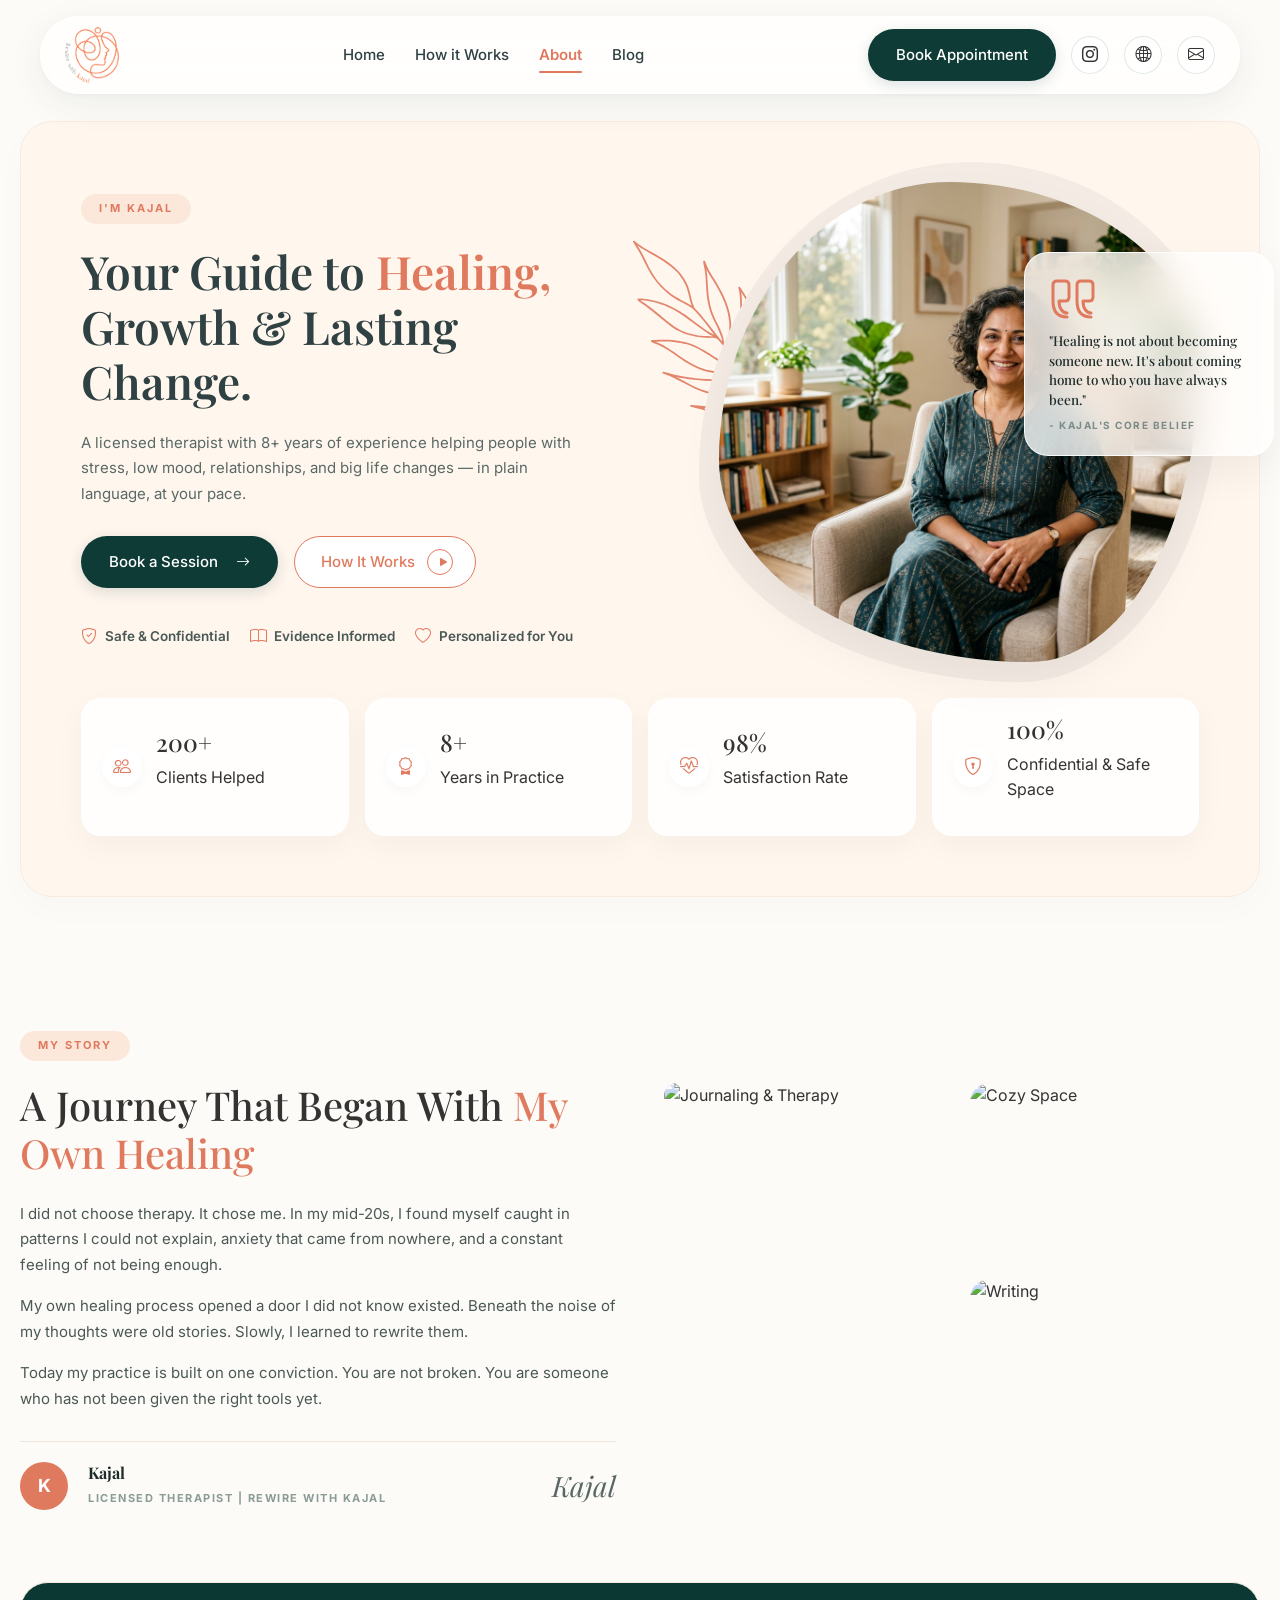
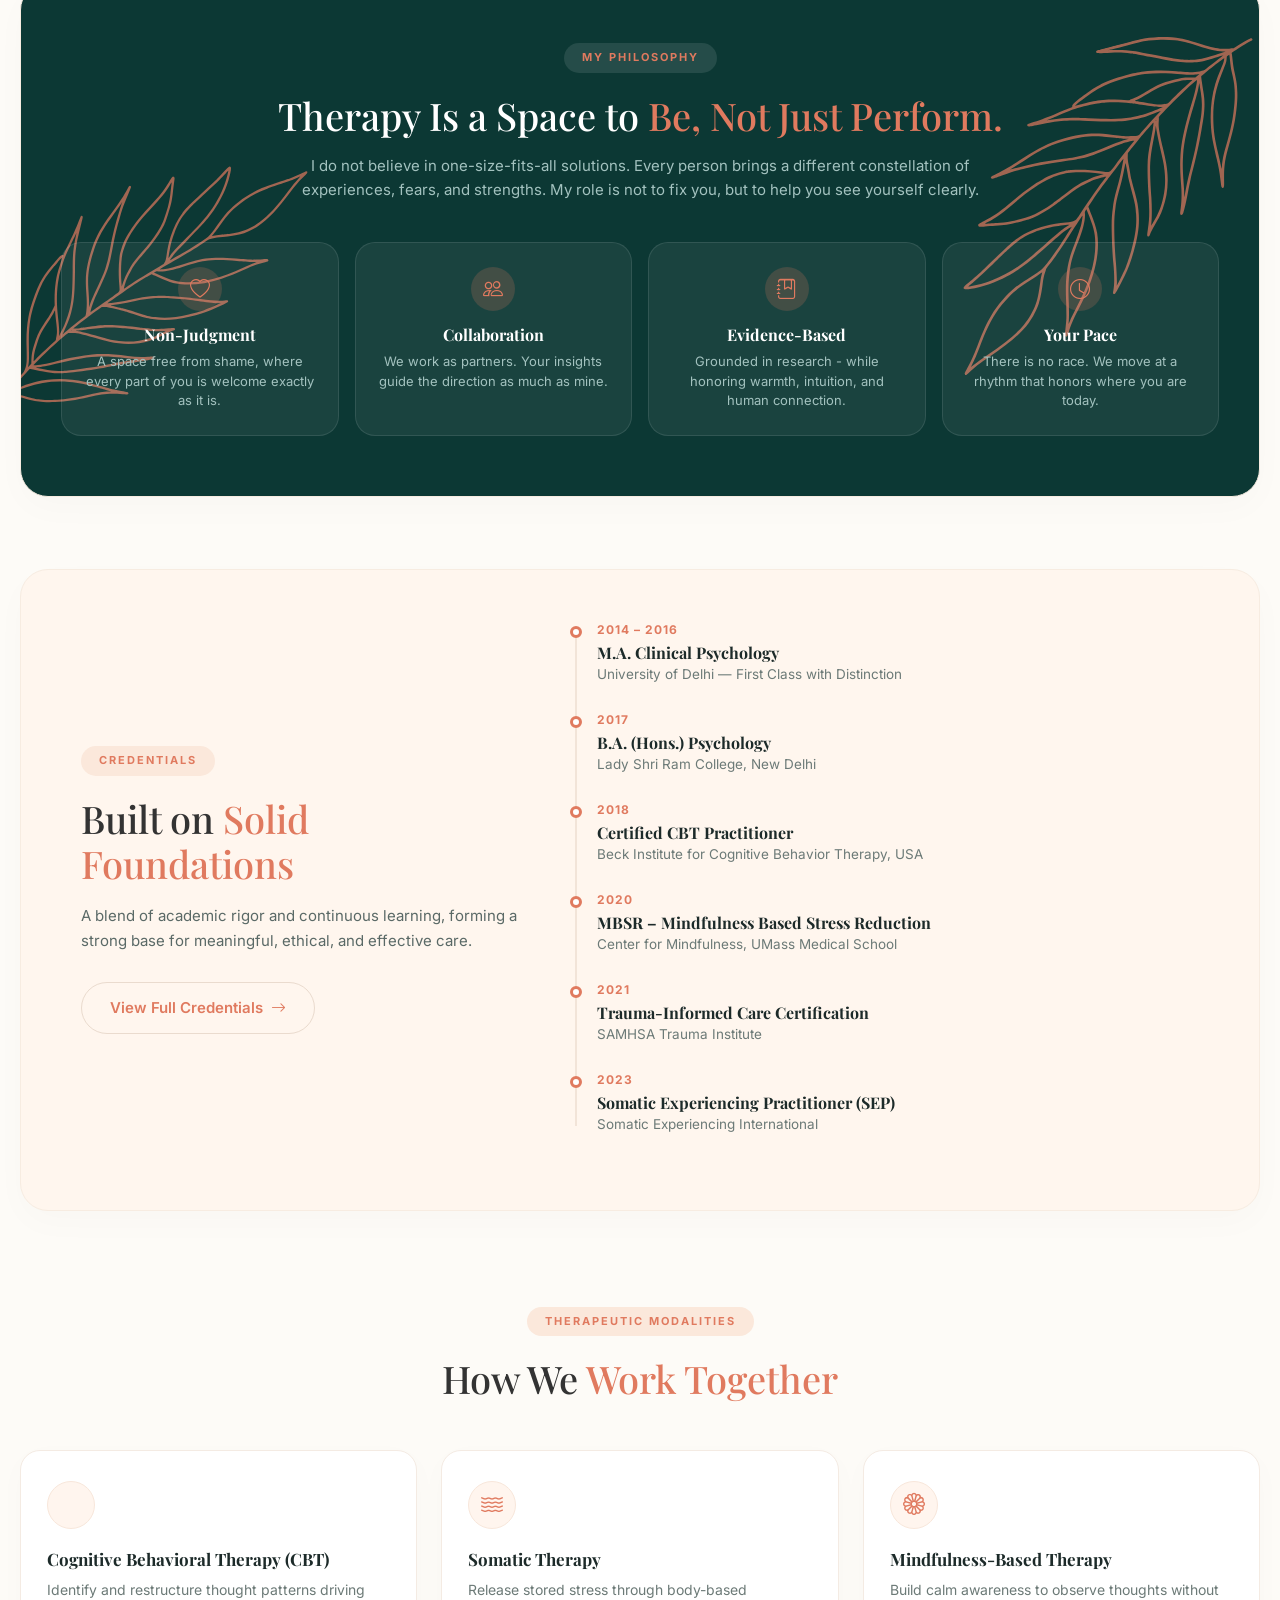
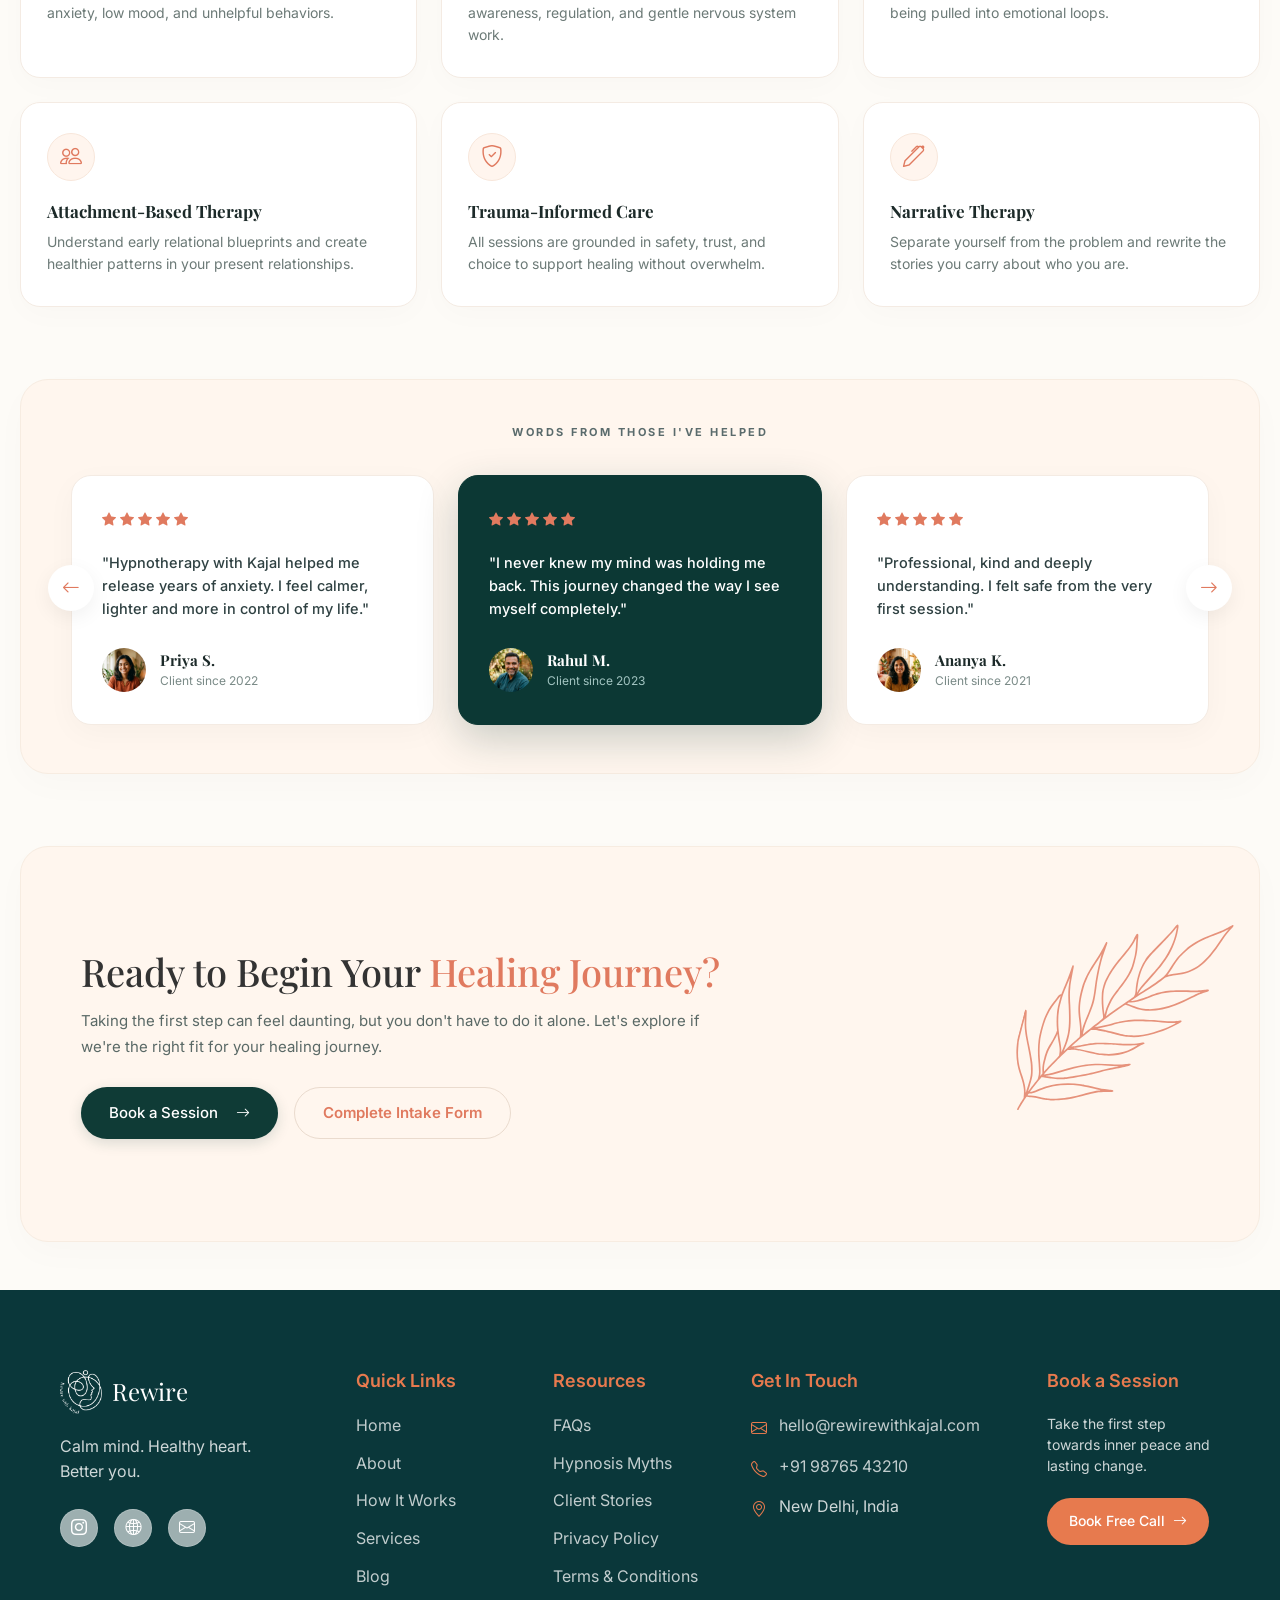
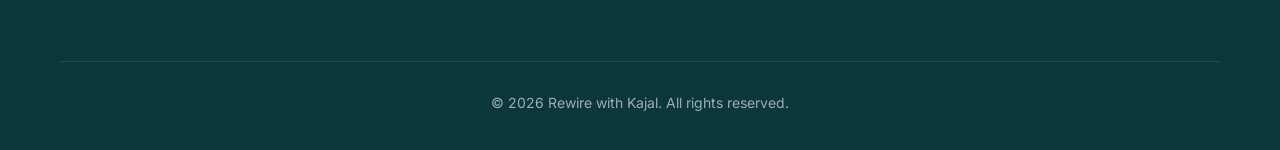
==== commit 64d8a0ac: "ini" ====
--- a/about.html
+++ b/about.html
@@ -1,467 +1,536 @@
 <!DOCTYPE html>
 <html lang="en">
-  <head>
-    <meta charset="utf-8" />
-    <meta name="viewport" content="width=device-width, initial-scale=1" />
-    <meta
-      name="description"
-      content="Meet Kajal — therapist with 8+ years experience. Plain-language support for stress, relationships, and life changes."
-    />
-    <title>About Us | Rewire With Kajal</title>
-    <link
-      href="https://cdn.jsdelivr.net/npm/bootstrap@5.3.3/dist/css/bootstrap.min.css"
-      rel="stylesheet"
-      integrity="sha384-QWTKZyjpPEjISv5WaRU9OFeRpok6YctnYmDr5pNlyT2bRjXh0JMhjY6hW+ALEwIH"
-      crossorigin="anonymous"
-    />
-    <link rel="stylesheet" href="https://cdn.jsdelivr.net/npm/bootstrap-icons@1.11.3/font/bootstrap-icons.min.css" />
-    <link rel="stylesheet" href="css/main-from-app.css" />
-    <link rel="stylesheet" href="css/site-overrides.css" />
-    <link rel="icon" type="image/png" href="images/logo3.png" />
-    <noscript>
-      <style>
-        .rw-reveal {
-          opacity: 1 !important;
-          transform: none !important;
-        }
-      </style>
-    </noscript>
-  </head>
-  <body class="rw-site-bg-lines">
-    <a class="skip-link" href="#main-content">Skip to main content</a>
-    <div class="home-hero-navbar-wrapper" id="site-nav">
-      <div class="home-hero-navbar">
-        <a class="hhn-logo" href="index.html" aria-label="Rewire With Kajal home">
-          <img src="images/logo3.png" width="160" height="167" alt="Rewire With Kajal" />
-        </a>
-        <nav class="hhn-links d-none d-lg-flex align-items-center" aria-label="Primary">
-          <a href="index.html#plain-english">How it works</a>
-          <a href="about.html">About</a>
-          <a href="blogs.php">Blog</a>
-          <a class="hhn-book-btn" href="appointment.html">Book Appointment</a>
-        </nav>
-        <div class="hhn-socials d-none d-lg-flex align-items-center">
-          <a href="https://www.instagram.com/rewirewithkajal/" aria-label="Instagram" rel="noopener noreferrer" target="_blank"
-            ><i class="bi bi-instagram" aria-hidden="true"></i
-          ></a>
-          <a href="index.html" aria-label="Home"><i class="bi bi-globe2" aria-hidden="true"></i></a>
-          <a href="mailto:hello@rewirewithkajal.com" aria-label="Email"><i class="bi bi-envelope" aria-hidden="true"></i></a>
-        </div>
-        <button type="button" class="hhn-menu-toggle d-flex d-lg-none" aria-label="Open menu" aria-expanded="false" data-nav-toggle>
-          <i class="bi bi-list" aria-hidden="true"></i>
-        </button>
-      </div>
-      <!-- <div class="hhn-drawer d-lg-none" id="nav-drawer" hidden>
-        <a href="index.html#plain-english">How it works</a>
-        <a href="about.html">About</a>
+
+<head>
+  <meta charset="utf-8" />
+  <meta name="viewport" content="width=device-width, initial-scale=1" />
+  <meta name="description"
+    content="Meet Kajal — licensed therapist with 8+ years of experience in hypnotherapy, CBT, and somatic healing." />
+  <title>About Kajal | Rewire With Kajal</title>
+  <!-- Google Fonts: Outfit & Playfair Display -->
+  <link rel="preconnect" href="https://fonts.googleapis.com">
+  <link rel="preconnect" href="https://fonts.gstatic.com" crossorigin>
+  <link
+    href="https://fonts.googleapis.com/css2?family=Outfit:wght@300;400;500;600;700&family=Playfair+Display:ital,wght@0,400;0,600;0,700;1,400;1,600&display=swap"
+    rel="stylesheet">
+  <!-- Bootstrap CSS & Icons -->
+  <link href="https://cdn.jsdelivr.net/npm/bootstrap@5.3.3/dist/css/bootstrap.min.css" rel="stylesheet" />
+  <link rel="stylesheet" href="https://cdn.jsdelivr.net/npm/bootstrap-icons@1.11.3/font/bootstrap-icons.min.css" />
+  <!-- Custom Redesign Stylesheet -->
+  <link rel="stylesheet" href="css/index-redesign.css" />
+  <link rel="icon" type="image/png" href="images/logo3.png" />
+</head>
+
+<body class="rw-body">
+
+  <!-- Navbar -->
+  <nav class="rw-navbar">
+    <div class="rw-container">
+      <a href="index.html" class="rw-logo">
+        <img src="images/logo3.png" alt="Rewire with Kajal Logo">
+      </a>
+
+      <div class="rw-nav-links d-none d-lg-flex">
+        <a href="index.html">Home</a>
+        <a href="index.html#how-it-works">How it Works</a>
+        <a href="about.html" class="active">About</a>
         <a href="blogs.php">Blog</a>
-        <a class="hhn-book-btn" href="appointment.html">Book Appointment</a>
-      </div> -->
+      </div>
+
+      <div class="rw-nav-actions d-none d-lg-flex">
+        <a href="appointment.html" class="rw-btn rw-btn-primary">Book Appointment</a>
+        <a href="https://www.instagram.com/rewirewithkajal/" class="rw-social-icon" target="_blank" aria-label="Instagram"><i class="bi bi-instagram"></i></a>
+        <a href="index.html" class="rw-social-icon" aria-label="Website"><i class="bi bi-globe2"></i></a>
+        <a href="mailto:hello@rewirewithkajal.com" class="rw-social-icon" aria-label="Email"><i class="bi bi-envelope"></i></a>
+      </div>
+
+      <button class="navbar-toggler d-lg-none" type="button"
+        style="border:none; background:transparent; font-size:24px;">
+        <i class="bi bi-list"></i>
+      </button>
     </div>
-    <div class="rw-site-line-art" aria-hidden="true">
-      <div class="rw-site-line-art__float">
-        <svg
-          class="rw-site-line-art__svg"
-          xmlns="http://www.w3.org/2000/svg"
-          viewBox="0 0 1200 520"
-          preserveAspectRatio="xMidYMid slice"
-          focusable="false"
-        >
-          <defs>
-            <linearGradient id="rw-site-orange-grad" x1="0%" y1="0%" x2="100%" y2="100%">
-              <stop offset="0%" stop-color="rgba(249, 115, 22, 0.09)" />
-              <stop offset="45%" stop-color="rgba(249, 115, 22, 0.16)" />
-              <stop offset="100%" stop-color="rgba(249, 115, 22, 0.07)" />
-            </linearGradient>
-          </defs>
-          <path
-            class="rw-site-line-art__path rw-site-line-art__path--1"
-            fill="none"
-            stroke="url(#rw-site-orange-grad)"
-            stroke-width="1.35"
-            stroke-linecap="round"
-            stroke-linejoin="round"
-            d="M 32 168 C 32 78 118 42 228 72 C 338 102 372 196 308 278 C 244 360 118 348 76 268 C 48 218 32 198 32 168"
-          />
-          <path
-            class="rw-site-line-art__path rw-site-line-art__path--2"
-            fill="none"
-            stroke="rgba(249, 115, 22, 0.13)"
-            stroke-width="1.15"
-            stroke-linecap="round"
-            stroke-linejoin="round"
-            d="M 468 52 C 612 8 792 36 892 118 C 992 200 968 292 862 332 C 756 372 628 328 564 248 C 508 178 468 128 468 52"
-          />
-          <path
-            class="rw-site-line-art__path rw-site-line-art__path--3"
-            fill="none"
-            stroke="rgba(249, 115, 22, 0.11)"
-            stroke-width="1"
-            stroke-linecap="round"
-            stroke-linejoin="round"
-            d="M 128 88 C 268 12 396 28 528 96 C 652 158 592 212 484 232 C 388 250 268 198 196 128 C 158 92 138 82 128 88"
-          />
-          <path
-            class="rw-site-line-art__path rw-site-line-art__path--4"
-            fill="none"
-            stroke="rgba(249, 115, 22, 0.12)"
-            stroke-width="1.05"
-            stroke-linecap="round"
-            stroke-linejoin="round"
-            d="M 636 198 C 712 128 824 152 868 228 C 912 304 836 372 748 372 C 660 372 584 308 604 236 C 616 198 628 192 636 198"
-          />
-          <path
-            class="rw-site-line-art__path rw-site-line-art__path--5"
-            fill="none"
-            stroke="rgba(249, 115, 22, 0.09)"
-            stroke-width="0.95"
-            stroke-linecap="round"
-            stroke-linejoin="round"
-            d="M 88 412 C 276 348 484 432 712 384 C 928 338 1088 408 1168 364 C 1192 350 1196 346 1196 346"
-          />
-        </svg>
-        <span class="rw-site-line-art__orb rw-site-line-art__orb--1"></span>
-        <span class="rw-site-line-art__orb rw-site-line-art__orb--2"></span>
-        <span class="rw-site-line-art__orb rw-site-line-art__orb--3"></span>
+  </nav>
+
+  <main id="main-content">
+
+    <!-- 1. About Hero Section with Uneven Organic Image & Glassmorphism Cards -->
+    <section class="rw-container py-3" style="max-width: 1440px; margin-top: 50px;">
+      <div class="rw-about-hero-bg">
+        <div class="row align-items-center">
+          <!-- Left Text Column -->
+          <div class="col-lg-6 pe-lg-5">
+            <span class="rw-pill-badge">I'M KAJAL</span>
+            <h1 class="rw-about-hero-title">Your Guide to <span class="rw-accent-text">Healing,</span> Growth &amp; Lasting Change.</h1>
+            <p class="rw-about-hero-desc">A licensed therapist with 8+ years of experience helping people with stress, low mood, relationships, and big life changes &mdash; in plain language, at your pace.</p>
+
+            <div class="d-flex flex-wrap align-items-center gap-3 mb-4">
+              <a href="appointment.html" class="rw-btn rw-btn-primary">Book a Session <i class="bi bi-arrow-right"></i></a>
+              <a href="index.html#how-it-works" class="rw-btn rw-btn-secondary">
+                How It Works <span class="rw-play-icon-wrap"><i class="bi bi-play-fill"></i></span>
+              </a>
+            </div>
+
+            <div class="rw-about-feature-pills">
+              <span class="rw-feature-pill-item"><i class="bi bi-shield-check"></i> Safe &amp; Confidential</span>
+              <span class="rw-feature-pill-item"><i class="bi bi-book"></i> Evidence Informed</span>
+              <span class="rw-feature-pill-item"><i class="bi bi-heart"></i> Personalized for You</span>
+            </div>
+          </div>
+
+          <!-- Right Column: Uneven Organic Image & Glassmorphism Overlay Cards -->
+          <div class="col-lg-6 position-relative mt-5 mt-lg-0 text-center text-lg-end">
+            <div class="rw-about-hero-img-container">
+              <!-- Soft Cream Organic Blob Backdrop -->
+              <div class="rw-about-hero-blob"></div>
+
+              <!-- Rotated Leaf SVG Overlapping Top-Left -->
+              <img src="images/noun-floral-5095798.svg" class="rw-about-leaf-overlay" alt="Leaf Decor">
+
+              <!-- Uneven Organic Curved Portrait Photo -->
+              <img src="images/kajal-about.png" alt="Kajal Therapist" class="rw-about-hero-uneven-img">
+
+              <!-- Glassmorphism Quote Card (Top Right) -->
+              <div class="rw-about-glass-quote">
+                <div class="rw-quote-icon-container mb-2">
+                  <svg width="40" height="40" viewBox="0 0 24 24" fill="none" stroke="#E07A5F" stroke-width="1.5" stroke-linecap="round" stroke-linejoin="round">
+                    <path d="M3 21c3 0 7-1 7-8V5c0-1.25-.75-2-2-2H4c-1.25 0-2 .75-2 2v6c0 1.25.75 2 2 2h3c0 4-2 6-4 6"></path>
+                    <path d="M15 21c3 0 7-1 7-8V5c0-1.25-.75-2-2-2h-4c-1.25 0-2 .75-2 2v6c0 1.25.75 2 2 2h3c0 4-2 6-4 6"></path>
+                  </svg>
+                </div>
+                <p class="rw-quote-text" style="font-size: 13.5px; margin-bottom: 8px;">"Healing is not about becoming someone new. It's about coming home to who you have always been."</p>
+                <span class="rw-quote-author" style="font-size: 10px; font-weight: 700; letter-spacing: 1.5px;">- KAJAL'S CORE BELIEF</span>
+              </div>
+            </div>
+          </div>
+        </div>
+
+        <!-- 4 Glassmorphism Stats Cards Row at Hero Bottom -->
+        <div class="rw-about-stats-grid">
+          <div class="rw-about-glass-stat">
+            <div class="rw-about-stat-icon"><i class="bi bi-people"></i></div>
+            <div>
+              <h4>200+</h4>
+              <p>Clients Helped</p>
+            </div>
+          </div>
+
+          <div class="rw-about-glass-stat">
+            <div class="rw-about-stat-icon"><i class="bi bi-award"></i></div>
+            <div>
+              <h4>8+</h4>
+              <p>Years in Practice</p>
+            </div>
+          </div>
+
+          <div class="rw-about-glass-stat">
+            <div class="rw-about-stat-icon"><i class="bi bi-heart-pulse"></i></div>
+            <div>
+              <h4>98%</h4>
+              <p>Satisfaction Rate</p>
+            </div>
+          </div>
+
+          <div class="rw-about-glass-stat">
+            <div class="rw-about-stat-icon"><i class="bi bi-shield-lock"></i></div>
+            <div>
+              <h4>100%</h4>
+              <p>Confidential &amp; Safe Space</p>
+            </div>
+          </div>
+        </div>
+      </div>
+    </section>
+
+    <!-- 2. My Story Section -->
+    <section class="rw-section py-5">
+      <div class="rw-container" style="max-width: 1440px;">
+        <div class="row align-items-center g-5">
+          <!-- Left Text -->
+          <div class="col-lg-6">
+            <span class="rw-pill-badge">MY STORY</span>
+            <h2 class="rw-section-title" style="font-size: 40px;">A Journey That Began With <span class="rw-accent-text">My Own Healing</span></h2>
+            <div class="rw-story-text mt-4">
+              <p style="color: #4A5856; line-height: 1.7; font-size: 15px;">I did not choose therapy. It chose me. In my mid-20s, I found myself caught in patterns I could not explain, anxiety that came from nowhere, and a constant feeling of not being enough.</p>
+              <p style="color: #4A5856; line-height: 1.7; font-size: 15px;">My own healing process opened a door I did not know existed. Beneath the noise of my thoughts were old stories. Slowly, I learned to rewrite them.</p>
+              <p style="color: #4A5856; line-height: 1.7; font-size: 15px;">Today my practice is built on one conviction. You are not broken. You are someone who has not been given the right tools yet.</p>
+            </div>
+
+            <!-- Signature Block -->
+            <div class="rw-story-signature-block">
+              <div class="rw-story-avatar">K</div>
+              <div>
+                <h6 class="rw-story-author-name">Kajal</h6>
+                <span class="rw-story-author-title">LICENSED THERAPIST | REWIRE WITH KAJAL</span>
+              </div>
+              <div class="rw-story-signature-img">Kajal</div>
+            </div>
+          </div>
+
+          <!-- Right 3-Photo Grid -->
+          <div class="col-lg-6">
+            <div class="row g-3">
+              <div class="col-6">
+                <img src="https://images.pexels.com/photos/4050320/pexels-photo-4050320.jpeg?auto=compress&cs=tinysrgb&w=800" alt="Journaling & Therapy" class="rw-story-img-main">
+              </div>
+              <div class="col-6 d-flex flex-column gap-3">
+                <img src="https://images.pexels.com/photos/3767394/pexels-photo-3767394.jpeg?auto=compress&cs=tinysrgb&w=600" alt="Cozy Space" class="rw-story-img-sub">
+                <img src="https://images.pexels.com/photos/7176319/pexels-photo-7176319.jpeg?auto=compress&cs=tinysrgb&w=600" alt="Writing" class="rw-story-img-sub">
+              </div>
+            </div>
+          </div>
+        </div>
+      </div>
+    </section>
+
+    <!-- 3. My Philosophy Banner -->
+    <section class="rw-container py-4" style="max-width: 1440px;">
+      <div class="rw-guide-banner text-center" style="background: #0C3834; padding: 60px 40px; border-radius: 28px; position: relative; overflow: hidden;">
+        <!-- Left & Right Overlapping Leaf SVGs -->
+        <img src="images/noun-floral-5095798.svg" class="rw-cta-leaf-left" style="opacity: 0.7;" alt="Leaf Decor Left">
+        <img src="images/noun-floral-5095798.svg" class="rw-cta-leaf-right" style="opacity: 0.7;" alt="Leaf Decor Right">
+
+        <div class="position-relative z-3 max-w-700 mx-auto">
+          <span class="rw-pill-badge" style="background: rgba(255,255,255,0.1); color: #E07A5F;">MY PHILOSOPHY</span>
+          <h2 style="font-family: var(--rw-font-heading); font-size: 38px; color: #ffffff; margin-bottom: 16px;">Therapy Is a Space to <span class="rw-accent-text" style="color: #E07A5F;">Be, Not Just Perform.</span></h2>
+          <p style="color: #A3C2BF; font-size: 15px; max-width: 700px; margin: 0 auto 40px auto; line-height: 1.6;">I do not believe in one-size-fits-all solutions. Every person brings a different constellation of experiences, fears, and strengths. My role is not to fix you, but to help you see yourself clearly.</p>
+
+          <div class="row g-3">
+            <div class="col-md-3 col-6">
+              <div class="rw-glass-card" style="background: rgba(255,255,255,0.06); border: 1px solid rgba(255,255,255,0.1); border-radius: 20px; padding: 24px 18px; text-align: center; height: 100%;">
+                <div style="width: 44px; height: 44px; border-radius: 50%; background: rgba(224,122,95,0.2); color: #E07A5F; font-size: 20px; display: flex; align-items: center; justify-content: center; margin: 0 auto 14px auto;"><i class="bi bi-heart"></i></div>
+                <h5 style="color: #ffffff; font-size: 16px; font-weight: 700; margin-bottom: 8px;">Non-Judgment</h5>
+                <p style="color: #A3C2BF; font-size: 13px; margin: 0; line-height: 1.5;">A space free from shame, where every part of you is welcome exactly as it is.</p>
+              </div>
+            </div>
+
+            <div class="col-md-3 col-6">
+              <div class="rw-glass-card" style="background: rgba(255,255,255,0.06); border: 1px solid rgba(255,255,255,0.1); border-radius: 20px; padding: 24px 18px; text-align: center; height: 100%;">
+                <div style="width: 44px; height: 44px; border-radius: 50%; background: rgba(224,122,95,0.2); color: #E07A5F; font-size: 20px; display: flex; align-items: center; justify-content: center; margin: 0 auto 14px auto;"><i class="bi bi-people"></i></div>
+                <h5 style="color: #ffffff; font-size: 16px; font-weight: 700; margin-bottom: 8px;">Collaboration</h5>
+                <p style="color: #A3C2BF; font-size: 13px; margin: 0; line-height: 1.5;">We work as partners. Your insights guide the direction as much as mine.</p>
+              </div>
+            </div>
+
+            <div class="col-md-3 col-6">
+              <div class="rw-glass-card" style="background: rgba(255,255,255,0.06); border: 1px solid rgba(255,255,255,0.1); border-radius: 20px; padding: 24px 18px; text-align: center; height: 100%;">
+                <div style="width: 44px; height: 44px; border-radius: 50%; background: rgba(224,122,95,0.2); color: #E07A5F; font-size: 20px; display: flex; align-items: center; justify-content: center; margin: 0 auto 14px auto;"><i class="bi bi-journal-bookmark"></i></div>
+                <h5 style="color: #ffffff; font-size: 16px; font-weight: 700; margin-bottom: 8px;">Evidence-Based</h5>
+                <p style="color: #A3C2BF; font-size: 13px; margin: 0; line-height: 1.5;">Grounded in research - while honoring warmth, intuition, and human connection.</p>
+              </div>
+            </div>
+
+            <div class="col-md-3 col-6">
+              <div class="rw-glass-card" style="background: rgba(255,255,255,0.06); border: 1px solid rgba(255,255,255,0.1); border-radius: 20px; padding: 24px 18px; text-align: center; height: 100%;">
+                <div style="width: 44px; height: 44px; border-radius: 50%; background: rgba(224,122,95,0.2); color: #E07A5F; font-size: 20px; display: flex; align-items: center; justify-content: center; margin: 0 auto 14px auto;"><i class="bi bi-clock"></i></div>
+                <h5 style="color: #ffffff; font-size: 16px; font-weight: 700; margin-bottom: 8px;">Your Pace</h5>
+                <p style="color: #A3C2BF; font-size: 13px; margin: 0; line-height: 1.5;">There is no race. We move at a rhythm that honors where you are today.</p>
+              </div>
+            </div>
+          </div>
+        </div>
+      </div>
+    </section>
+
+    <!-- 4. Credentials Section -->
+    <section class="rw-section py-5">
+      <div class="rw-container" style="max-width: 1440px;">
+        <div class="rw-testimonial-banner" style="background: #FFF6EE; padding: 50px 60px;">
+          <div class="row g-5 align-items-center">
+            <!-- Left Info -->
+            <div class="col-lg-5">
+              <span class="rw-pill-badge">CREDENTIALS</span>
+              <h2 class="rw-section-title" style="font-size: 38px; margin-bottom: 16px;">Built on <span class="rw-accent-text">Solid Foundations</span></h2>
+              <p style="color: #5A6966; font-size: 15px; line-height: 1.7; margin-bottom: 28px;">A blend of academic rigor and continuous learning, forming a strong base for meaningful, ethical, and effective care.</p>
+              <a href="#" class="rw-btn-outline-warm">View Full Credentials <i class="bi bi-arrow-right"></i></a>
+            </div>
+
+            <!-- Right Timeline -->
+            <div class="col-lg-7">
+              <div class="rw-timeline-list">
+                <div class="rw-timeline-item">
+                  <div class="rw-timeline-year">2014 &ndash; 2016</div>
+                  <h5 class="rw-timeline-title">M.A. Clinical Psychology</h5>
+                  <p class="rw-timeline-desc">University of Delhi &mdash; First Class with Distinction</p>
+                </div>
+
+                <div class="rw-timeline-item">
+                  <div class="rw-timeline-year">2017</div>
+                  <h5 class="rw-timeline-title">B.A. (Hons.) Psychology</h5>
+                  <p class="rw-timeline-desc">Lady Shri Ram College, New Delhi</p>
+                </div>
+
+                <div class="rw-timeline-item">
+                  <div class="rw-timeline-year">2018</div>
+                  <h5 class="rw-timeline-title">Certified CBT Practitioner</h5>
+                  <p class="rw-timeline-desc">Beck Institute for Cognitive Behavior Therapy, USA</p>
+                </div>
+
+                <div class="rw-timeline-item">
+                  <div class="rw-timeline-year">2020</div>
+                  <h5 class="rw-timeline-title">MBSR &ndash; Mindfulness Based Stress Reduction</h5>
+                  <p class="rw-timeline-desc">Center for Mindfulness, UMass Medical School</p>
+                </div>
+
+                <div class="rw-timeline-item">
+                  <div class="rw-timeline-year">2021</div>
+                  <h5 class="rw-timeline-title">Trauma-Informed Care Certification</h5>
+                  <p class="rw-timeline-desc">SAMHSA Trauma Institute</p>
+                </div>
+
+                <div class="rw-timeline-item">
+                  <div class="rw-timeline-year">2023</div>
+                  <h5 class="rw-timeline-title">Somatic Experiencing Practitioner (SEP)</h5>
+                  <p class="rw-timeline-desc">Somatic Experiencing International</p>
+                </div>
+              </div>
+            </div>
+          </div>
+        </div>
+      </div>
+    </section>
+
+    <!-- 5. Therapeutic Modalities -->
+    <section class="rw-section py-5">
+      <div class="rw-container" style="max-width: 1440px;">
+        <div class="text-center mb-5">
+          <span class="rw-pill-badge">THERAPEUTIC MODALITIES</span>
+          <h2 class="rw-section-title" style="font-size: 38px;">How We <span class="rw-accent-text">Work Together</span></h2>
+        </div>
+
+        <div class="row g-4">
+          <!-- Card 1 -->
+          <div class="col-lg-4 col-md-6">
+            <div class="rw-modality-card">
+              <div class="rw-modality-icon-wrap"><i class="bi bi-brain"></i></div>
+              <h4 class="rw-modality-title">Cognitive Behavioral Therapy (CBT)</h4>
+              <p class="rw-modality-desc">Identify and restructure thought patterns driving anxiety, low mood, and unhelpful behaviors.</p>
+            </div>
+          </div>
+
+          <!-- Card 2 -->
+          <div class="col-lg-4 col-md-6">
+            <div class="rw-modality-card">
+              <div class="rw-modality-icon-wrap"><i class="bi bi-water"></i></div>
+              <h4 class="rw-modality-title">Somatic Therapy</h4>
+              <p class="rw-modality-desc">Release stored stress through body-based awareness, regulation, and gentle nervous system work.</p>
+            </div>
+          </div>
+
+          <!-- Card 3 -->
+          <div class="col-lg-4 col-md-6">
+            <div class="rw-modality-card">
+              <div class="rw-modality-icon-wrap"><i class="bi bi-flower1"></i></div>
+              <h4 class="rw-modality-title">Mindfulness-Based Therapy</h4>
+              <p class="rw-modality-desc">Build calm awareness to observe thoughts without being pulled into emotional loops.</p>
+            </div>
+          </div>
+
+          <!-- Card 4 -->
+          <div class="col-lg-4 col-md-6">
+            <div class="rw-modality-card">
+              <div class="rw-modality-icon-wrap"><i class="bi bi-people"></i></div>
+              <h4 class="rw-modality-title">Attachment-Based Therapy</h4>
+              <p class="rw-modality-desc">Understand early relational blueprints and create healthier patterns in your present relationships.</p>
+            </div>
+          </div>
+
+          <!-- Card 5 -->
+          <div class="col-lg-4 col-md-6">
+            <div class="rw-modality-card">
+              <div class="rw-modality-icon-wrap"><i class="bi bi-shield-check"></i></div>
+              <h4 class="rw-modality-title">Trauma-Informed Care</h4>
+              <p class="rw-modality-desc">All sessions are grounded in safety, trust, and choice to support healing without overwhelm.</p>
+            </div>
+          </div>
+
+          <!-- Card 6 -->
+          <div class="col-lg-4 col-md-6">
+            <div class="rw-modality-card">
+              <div class="rw-modality-icon-wrap"><i class="bi bi-pen"></i></div>
+              <h4 class="rw-modality-title">Narrative Therapy</h4>
+              <p class="rw-modality-desc">Separate yourself from the problem and rewrite the stories you carry about who you are.</p>
+            </div>
+          </div>
+        </div>
+      </div>
+    </section>
+
+    <!-- 6. Words From Those I've Helped (Testimonials Banner Copied from Index) -->
+    <section class="rw-container py-4" style="max-width: 1440px;">
+      <div class="rw-testimonial-banner">
+        <span class="rw-testimonial-eyebrow">WORDS FROM THOSE I'VE HELPED</span>
+
+        <div class="rw-testimonial-carousel-wrap position-relative">
+          <!-- Navigation Arrow Buttons -->
+          <button class="rw-carousel-nav-btn rw-carousel-prev" aria-label="Previous Testimonial">
+            <i class="bi bi-arrow-left"></i>
+          </button>
+          <button class="rw-carousel-nav-btn rw-carousel-next" aria-label="Next Testimonial">
+            <i class="bi bi-arrow-right"></i>
+          </button>
+
+          <!-- 3 Testimonial Cards Grid -->
+          <div class="row g-4 align-items-stretch">
+            <!-- Card 1 (Left White Card) -->
+            <div class="col-lg-4 col-md-6">
+              <div class="rw-testimonial-card-v2">
+                <div>
+                  <div class="rw-stars-v2">
+                    <i class="bi bi-star-fill"></i>
+                    <i class="bi bi-star-fill"></i>
+                    <i class="bi bi-star-fill"></i>
+                    <i class="bi bi-star-fill"></i>
+                    <i class="bi bi-star-fill"></i>
+                  </div>
+                  <p class="rw-quote-v2">"Hypnotherapy with Kajal helped me release years of anxiety. I feel calmer, lighter and more in control of my life."</p>
+                </div>
+                <div class="rw-client-info-v2">
+                  <img src="images/client1.png" alt="Priya S." class="rw-client-avatar">
+                  <div>
+                    <h6 class="rw-client-name">Priya S.</h6>
+                    <span class="rw-client-meta">Client since 2022</span>
+                  </div>
+                </div>
+              </div>
+            </div>
+
+            <!-- Card 2 (Center Deep Slate Teal Accent Card) -->
+            <div class="col-lg-4 col-md-6">
+              <div class="rw-testimonial-card-v2 rw-card-accent">
+                <div>
+                  <div class="rw-stars-v2">
+                    <i class="bi bi-star-fill"></i>
+                    <i class="bi bi-star-fill"></i>
+                    <i class="bi bi-star-fill"></i>
+                    <i class="bi bi-star-fill"></i>
+                    <i class="bi bi-star-fill"></i>
+                  </div>
+                  <p class="rw-quote-v2">"I never knew my mind was holding me back. This journey changed the way I see myself completely."</p>
+                </div>
+                <div class="rw-client-info-v2">
+                  <img src="images/client2.png" alt="Rahul M." class="rw-client-avatar">
+                  <div>
+                    <h6 class="rw-client-name">Rahul M.</h6>
+                    <span class="rw-client-meta">Client since 2023</span>
+                  </div>
+                </div>
+              </div>
+            </div>
+
+            <!-- Card 3 (Right White Card) -->
+            <div class="col-lg-4 col-md-6">
+              <div class="rw-testimonial-card-v2">
+                <div>
+                  <div class="rw-stars-v2">
+                    <i class="bi bi-star-fill"></i>
+                    <i class="bi bi-star-fill"></i>
+                    <i class="bi bi-star-fill"></i>
+                    <i class="bi bi-star-fill"></i>
+                    <i class="bi bi-star-fill"></i>
+                  </div>
+                  <p class="rw-quote-v2">"Professional, kind and deeply understanding. I felt safe from the very first session."</p>
+                </div>
+                <div class="rw-client-info-v2">
+                  <img src="images/client3.png" alt="Ananya K." class="rw-client-avatar">
+                  <div>
+                    <h6 class="rw-client-name">Ananya K.</h6>
+                    <span class="rw-client-meta">Client since 2021</span>
+                  </div>
+                </div>
+              </div>
+            </div>
+          </div>
+        </div>
+      </div>
+    </section>
+
+    <!-- 7. Ready to Begin Your Healing Journey? CTA Banner -->
+    <section class="rw-container py-5" style="max-width: 1440px;">
+      <div class="rw-testimonial-banner" style="background: #FFF6EE; padding: 50px 60px;">
+        <div class="row align-items-center">
+          <div class="col-lg-8">
+            <h2 class="rw-section-title" style="font-size: 38px; margin-bottom: 14px;">Ready to Begin Your <span class="rw-accent-text">Healing Journey?</span></h2>
+            <p style="color: #5A6966; font-size: 15px; line-height: 1.7; margin-bottom: 28px; max-width: 620px;">Taking the first step can feel daunting, but you don't have to do it alone. Let's explore if we're the right fit for your healing journey.</p>
+
+            <div class="d-flex flex-wrap align-items-center gap-3">
+              <a href="appointment.html" class="rw-btn rw-btn-primary">Book a Session <i class="bi bi-arrow-right"></i></a>
+              <a href="intake-form.html" class="rw-btn-outline-warm">Complete Intake Form</a>
+            </div>
+          </div>
+          <div class="col-lg-4 text-end d-none d-lg-block">
+            <img src="images/noun-floral-5095798.svg" style="width: 180px; opacity: 0.8; transform: rotate(15deg);" alt="Botanical Leaf">
+          </div>
+        </div>
+      </div>
+    </section>
+
+  </main>
+
+  <!-- Footer -->
+  <footer class="rw-footer">
+    <div class="rw-container">
+      <div class="row g-4">
+        <div class="col-lg-3 col-md-6">
+          <a href="index.html" class="rw-footer-logo">
+            <img src="images/logo3.png" alt="Rewire with Kajal Logo">
+            <span>Rewire</span>
+          </a>
+          <p class="mb-4">Calm mind. Healthy heart.<br>Better you.</p>
+          <div class="d-flex gap-3">
+            <a href="https://www.instagram.com/rewirewithkajal/" target="_blank" class="rw-social-icon" style="border-color: rgba(255,255,255,0.2); color:#fff;" aria-label="Instagram"><i class="bi bi-instagram"></i></a>
+            <a href="index.html" class="rw-social-icon" style="border-color: rgba(255,255,255,0.2); color:#fff;" aria-label="Website"><i class="bi bi-globe2"></i></a>
+            <a href="mailto:hello@rewirewithkajal.com" class="rw-social-icon" style="border-color: rgba(255,255,255,0.2); color:#fff;" aria-label="Email"><i class="bi bi-envelope"></i></a>
+          </div>
+        </div>
+
+        <div class="col-lg-2 col-md-6">
+          <h5>Quick Links</h5>
+          <ul>
+            <li><a href="index.html">Home</a></li>
+            <li><a href="about.html">About</a></li>
+            <li><a href="index.html#how-it-works">How It Works</a></li>
+            <li><a href="index.html#services">Services</a></li>
+            <li><a href="blogs.php">Blog</a></li>
+          </ul>
+        </div>
+
+        <div class="col-lg-2 col-md-6">
+          <h5>Resources</h5>
+          <ul>
+            <li><a href="index.html#faq">FAQs</a></li>
+            <li><a href="about.html">Hypnosis Myths</a></li>
+            <li><a href="index.html#testimonials">Client Stories</a></li>
+            <li><a href="#">Privacy Policy</a></li>
+            <li><a href="#">Terms &amp; Conditions</a></li>
+          </ul>
+        </div>
+
+        <div class="col-lg-3 col-md-6">
+          <h5>Get In Touch</h5>
+          <ul class="rw-footer-contact">
+            <li><i class="bi bi-envelope"></i> <a href="mailto:hello@rewirewithkajal.com">hello@rewirewithkajal.com</a></li>
+            <li><i class="bi bi-telephone"></i> <a href="tel:+919876543210">+91 98765 43210</a></li>
+            <li><i class="bi bi-geo-alt"></i> <span>New Delhi, India</span></li>
+          </ul>
+        </div>
+
+        <div class="col-lg-2 col-md-6">
+          <h5>Book a Session</h5>
+          <p class="mb-3" style="font-size: 14px; line-height: 1.5;">Take the first step towards inner peace and lasting change.</p>
+          <a href="appointment.html" class="rw-footer-btn">Book Free Call <i class="bi bi-arrow-right"></i></a>
+        </div>
+      </div>
+
+      <div class="rw-footer-bottom">
+        &copy; 2026 Rewire with Kajal. All rights reserved.
       </div>
     </div>
-
-    <main class="abt2-wrapper" id="main-content">
-      <section class="abt2-hero rw-reveal" aria-labelledby="abt-hero-heading">
-        <div class="abt2-hero-img-col">
-          <div class="abt2-hero-img-wrapper">
-            <img
-              src="https://images.unsplash.com/photo-1544005313-94ddf0286df2?ixlib=rb-4.0.3&auto=format&fit=crop&w=800&q=80"
-              alt="Kajal — therapist portrait"
-              loading="eager"
-            />
-          </div>
-          <div class="abt2-hero-quote">
-            <p>“Healing is not about becoming someone new. It is about coming home to who you have always been.”</p>
-            <span>— Kajal’s core belief</span>
-          </div>
-        </div>
-        <div class="abt2-hero-text-col">
-          <div class="abt2-kicker">The Story Behind the Space</div>
-          <h1 id="abt-hero-heading">I’m Kajal.<em>Your Guide to Healing.</em></h1>
-          <p class="abt2-hero-desc">
-            A licensed therapist with 8+ years of experience helping people with stress, low mood, relationships, and big life changes—
-            in plain language, at your pace. <a href="index.html#plain-english">See how sessions work</a>.
-          </p>
-        </div>
-      </section>
-
-      <section class="abt2-stats rw-reveal" aria-label="Practice statistics">
-        <div class="abt2-stat-item"><strong>200+</strong><span>Clients Helped</span></div>
-        <div class="abt2-stat-item"><strong>8</strong><span>Years in Practice</span></div>
-        <div class="abt2-stat-item"><strong>98%</strong><span>Satisfaction Rate</span></div>
-        <div class="abt2-stat-item"><strong>3</strong><span>Languages (EN + HI + GU)</span></div>
-      </section>
-
-      <section class="abt2-story rw-reveal" aria-labelledby="story-heading">
-        <div class="abt2-story-content">
-          <div class="abt2-kicker">My Story</div>
-          <h2 id="story-heading">A Journey That Began With<em>My Own Healing</em></h2>
-          <div class="abt2-story-text">
-            <p>
-              I did not choose therapy. It chose me. In my mid-20s, I found myself caught in patterns I could not explain, anxiety that came
-              from nowhere, and a constant feeling of not being enough.
-            </p>
-            <p>
-              My own healing process opened a door I did not know existed. Beneath the noise of my thoughts were old stories. Slowly, I
-              learned to rewrite them.
-            </p>
-            <p>Today my practice is built on one conviction. You are not broken. You are someone who has not been given the right tools yet.</p>
-          </div>
-          <div class="abt2-profile-card">
-            <div class="abt2-avatar" aria-hidden="true">K</div>
-            <div class="abt2-profile-details">
-              <strong>Kajal</strong>
-              <span>Licensed Therapist · Rewire with Kajal</span>
-            </div>
-          </div>
-        </div>
-        <div class="abt2-story-images">
-          <div class="abt2-img-wrap main">
-            <img src="https://images.pexels.com/photos/3767394/pexels-photo-3767394.jpeg?auto=compress&cs=tinysrgb&w=1200" alt="Practice" loading="lazy" />
-            <span class="abt2-img-label">Practice</span>
-          </div>
-          <div class="abt2-img-wrap sub">
-            <img src="https://images.pexels.com/photos/4050320/pexels-photo-4050320.jpeg?auto=compress&cs=tinysrgb&w=1200" alt="Learning" loading="lazy" />
-            <span class="abt2-img-label">Learning</span>
-          </div>
-          <div class="abt2-img-wrap sub">
-            <img src="https://images.pexels.com/photos/7176319/pexels-photo-7176319.jpeg?auto=compress&cs=tinysrgb&w=1200" alt="With heart" loading="lazy" />
-            <span class="abt2-img-label">With Heart</span>
-          </div>
-        </div>
-      </section>
-
-      <section class="abt2-philosophy rw-reveal" aria-labelledby="phil-heading">
-        <div class="abt2-phil-inner">
-          <header class="abt2-phil-header">
-            <div class="abt2-kicker">My Philosophy</div>
-            <h2 id="phil-heading">Therapy Is a Space to<em>Be, Not Just Perform</em></h2>
-            <p>
-              I do not believe in one-size-fits-all therapy. Every person brings a different constellation of experiences, fears, and
-              strengths. My role is not to fix you, but to help you see yourself clearly.
-            </p>
-          </header>
-          <div class="abt2-phil-grid">
-            <article class="abt2-phil-card">
-              <div class="abt2-phil-icon"><i class="bi bi-heart-pulse"></i></div>
-              <h3>Non-Judgment</h3>
-              <p>A space free from shame, where every part of you is welcome exactly as it is.</p>
-            </article>
-            <article class="abt2-phil-card">
-              <div class="abt2-phil-icon"><i class="bi bi-people"></i></div>
-              <h3>Collaboration</h3>
-              <p>We work as partners. Your insights guide the direction as much as mine.</p>
-            </article>
-            <article class="abt2-phil-card">
-              <div class="abt2-phil-icon"><i class="bi bi-journal-text"></i></div>
-              <h3>Evidence-Based</h3>
-              <p>Grounded in research while remaining warm, adaptive, and deeply human.</p>
-            </article>
-            <article class="abt2-phil-card">
-              <div class="abt2-phil-icon"><i class="bi bi-clock-history"></i></div>
-              <h3>Your Pace</h3>
-              <p>Healing is not a race. We move at a rhythm that honors where you are today.</p>
-            </article>
-          </div>
-        </div>
-      </section>
-
-      <section class="abt2-creds rw-reveal" aria-labelledby="creds-heading">
-        <div class="abt2-creds-layout">
-          <div class="abt2-creds-left">
-            <div class="abt2-kicker">Credentials</div>
-            <h2 id="creds-heading">Built on<em>Solid Foundations</em></h2>
-            <p>A blend of academic rigor and continuous lifelong learning across multiple disciplines of psychology.</p>
-          </div>
-          <div class="abt2-creds-list">
-            <article class="abt2-cred-item">
-              <div class="abt2-cred-year">2014 - 2016</div>
-              <div class="abt2-cred-detail">
-                <h3>M.A. Clinical Psychology</h3>
-                <p>University of Delhi — First Class with Distinction</p>
-              </div>
-            </article>
-            <article class="abt2-cred-item">
-              <div class="abt2-cred-year">2017</div>
-              <div class="abt2-cred-detail">
-                <h3>B.A. (Hons.) Psychology</h3>
-                <p>Lady Shri Ram College, New Delhi</p>
-              </div>
-            </article>
-            <article class="abt2-cred-item">
-              <div class="abt2-cred-year">2018</div>
-              <div class="abt2-cred-detail">
-                <h3>Certified CBT Practitioner</h3>
-                <p>Beck Institute for Cognitive Behavior Therapy, USA</p>
-              </div>
-            </article>
-            <article class="abt2-cred-item">
-              <div class="abt2-cred-year">2020</div>
-              <div class="abt2-cred-detail">
-                <h3>MBSR — Mindfulness-Based Stress Reduction</h3>
-                <p>Center for Mindfulness, UMass Medical School</p>
-              </div>
-            </article>
-            <article class="abt2-cred-item">
-              <div class="abt2-cred-year">2021</div>
-              <div class="abt2-cred-detail">
-                <h3>Trauma-Informed Care Certification</h3>
-                <p>SAMHSA and Trauma Resource Institute</p>
-              </div>
-            </article>
-            <article class="abt2-cred-item">
-              <div class="abt2-cred-year">2023</div>
-              <div class="abt2-cred-detail">
-                <h3>Somatic Experiencing Practitioner (SEP)</h3>
-                <p>Somatic Experiencing International</p>
-              </div>
-            </article>
-          </div>
-        </div>
-      </section>
-
-      <section class="abt2-mod rw-reveal" aria-labelledby="mod-heading">
-        <div class="abt2-mod-inner">
-          <header class="abt2-mod-header">
-            <div class="abt2-kicker">Therapeutic Modalities</div>
-            <h2 id="mod-heading">How We<em>Work Together</em></h2>
-          </header>
-          <div class="abt2-mod-grid">
-            <article class="abt2-mod-card">
-              <div class="abt2-mod-num">01</div>
-              <span>CBT</span>
-              <h3>Cognitive Behavioural Therapy</h3>
-              <p>Identify and restructure thought patterns driving anxiety, low mood, and unhelpful behaviours.</p>
-            </article>
-            <article class="abt2-mod-card">
-              <div class="abt2-mod-num">02</div>
-              <span>Body-Based</span>
-              <h3>Somatic Therapy</h3>
-              <p>Release stored stress through body-based awareness, regulation, and gentle nervous system work.</p>
-            </article>
-            <article class="abt2-mod-card">
-              <div class="abt2-mod-num">03</div>
-              <span>MBSR / MBCT</span>
-              <h3>Mindfulness-Based Therapy</h3>
-              <p>Build calm awareness to observe thoughts without being pulled into old emotional loops.</p>
-            </article>
-            <article class="abt2-mod-card">
-              <div class="abt2-mod-num">04</div>
-              <span>Relational</span>
-              <h3>Attachment-Based Therapy</h3>
-              <p>Understand early relational blueprints and create healthier patterns in your present relationships.</p>
-            </article>
-            <article class="abt2-mod-card">
-              <div class="abt2-mod-num">05</div>
-              <span>Safety-First</span>
-              <h3>Trauma-Informed Care</h3>
-              <p>All sessions are grounded in safety, trust, and choice so healing can happen without overwhelm.</p>
-            </article>
-            <article class="abt2-mod-card">
-              <div class="abt2-mod-num">06</div>
-              <span>Story and Identity</span>
-              <h3>Narrative Therapy</h3>
-              <p>Separate yourself from the problem and reauthor the stories you carry about who you are.</p>
-            </article>
-          </div>
-        </div>
-      </section>
-
-      <section class="abt2-test rw-reveal" aria-labelledby="test-heading">
-        <div class="abt2-test-inner">
-          <div class="abt2-kicker">Client Stories</div>
-          <h2 id="test-heading">Words From<em>Those I’ve Helped</em></h2>
-          <div class="abt2-test-grid">
-            <article class="abt2-test-card">
-              <div class="abt2-test-stars" aria-hidden="true">★★★★★</div>
-              <p class="abt2-test-quote">
-                “Kajal helped me see my patterns without judgment and finally change them. I came in barely functioning and left with a life I am proud of.”
-              </p>
-              <div class="abt2-test-author">
-                <div class="abt2-test-avatar" aria-hidden="true">P</div>
-                <div>
-                  <strong>Priya S.</strong>
-                  <span>Client since 2022 · Anxiety and Self-Worth</span>
-                </div>
-              </div>
-            </article>
-            <article class="abt2-test-card featured">
-              <div class="abt2-test-stars" aria-hidden="true">★★★★★</div>
-              <p class="abt2-test-quote">
-                “What sets Kajal apart is her ability to hold space without rushing you toward answers. After years of feeling misunderstood, I finally felt seen.”
-              </p>
-              <div class="abt2-test-author">
-                <div class="abt2-test-avatar" aria-hidden="true">A</div>
-                <div>
-                  <strong>Arjun M.</strong>
-                  <span>Client since 2021 · Relationship Healing</span>
-                </div>
-              </div>
-            </article>
-            <article class="abt2-test-card">
-              <div class="abt2-test-stars" aria-hidden="true">★★★★★</div>
-              <p class="abt2-test-quote">
-                “I was skeptical about online therapy, but Kajal made it feel deeply personal. The somatic work shifted something in me that years of therapy had not reached.”
-              </p>
-              <div class="abt2-test-author">
-                <div class="abt2-test-avatar" aria-hidden="true">N</div>
-                <div>
-                  <strong>Neha R.</strong>
-                  <span>Client since 2023 · Trauma Recovery</span>
-                </div>
-              </div>
-            </article>
-          </div>
-        </div>
-      </section>
-
-      <section class="abt2-cta rw-reveal">
-        <div class="abt2-cta-inner">
-          <h2>Ready to Begin?</h2>
-          <p>
-            Taking the first step can feel daunting, but you don’t have to do it alone. Let’s explore if we’re the right fit for your healing journey.
-          </p>
-          <div class="abt2-cta-actions">
-            <a class="abt2-btn-primary" href="appointment.html">Book a Consultation</a>
-            <a class="abt2-btn-secondary" href="intake-form.html">Complete Intake Form</a>
-          </div>
-        </div>
-      </section>
-    </main>
-
-    <footer class="site-footer">
-      <div class="footer-wave" aria-hidden="true">
-        <svg xmlns="http://www.w3.org/2000/svg" viewBox="0 0 1200 120" preserveAspectRatio="none">
-          <path
-            d="M321.39,56.44c58-10.79,114.16-30.13,172-41.86,82.39-16.72,168.19-17.73,250.45-.39C823.78,31,906.67,72,985.66,92.83c70.05,18.48,146.53,26.09,214.34,3V0H0V27.35A600.21,600.21,0,0,0,321.39,56.44Z"
-            class="shape-fill"
-          ></path>
-        </svg>
-      </div>
-      <div class="container footer-container">
-        <div class="footer-panel">
-          <div class="footer-col brand-col">
-            <img src="images/logo3.png" alt="Rewire With Kajal" class="footer-logo" width="180" height="188" loading="lazy" decoding="async" />
-            <p class="footer-description">Calm, professional support for your mind.</p>
-          </div>
-          <div class="footer-col links-col">
-            <h3 class="footer-heading">Quick Links</h3>
-            <p class="footer-col-lead">Stories, services, and easy booking here.</p>
-            <ul class="footer-links">
-              <li><a href="index.html">Home</a></li>
-              <li><a href="about.html">About Us</a></li>
-              <li><a href="blogs.php">Blog Insights</a></li>
-              <li><a href="appointment.html">Contact</a></li>
-            </ul>
-          </div>
-          <div class="footer-col contact-col">
-            <h3 class="footer-heading">Get in Touch</h3>
-            <p class="footer-col-lead">Appointment-based care in person or online.</p>
-            <ul class="footer-contact-info">
-              <li>
-                <i class="bi bi-geo-alt contact-icon" aria-hidden="true"></i>
-                <span>In person or online by appointment.</span>
-              </li>
-              <li>
-                <i class="bi bi-telephone contact-icon" aria-hidden="true"></i>
-                <span><a href="tel:+15551234567">(555) 123-4567</a> (placeholder)</span>
-              </li>
-              <li>
-                <i class="bi bi-envelope contact-icon" aria-hidden="true"></i>
-                <span><a href="mailto:hello@rewirewithkajal.com">hello@rewirewithkajal.com</a></span>
-              </li>
-            </ul>
-          </div>
-        </div>
-      </div>
-      <div class="footer-bottom">
-        <div class="container footer-bottom-inner">
-          <p>© <span id="y"></span> Rewire With Kajal. All rights reserved.</p>
-          <div class="social-links">
-            <a href="https://www.instagram.com/rewirewithkajal/" aria-label="Instagram" rel="noopener noreferrer" target="_blank"
-              ><i class="bi bi-instagram"></i
-            ></a>
-            <a href="https://www.linkedin.com/" aria-label="LinkedIn" rel="noopener noreferrer" target="_blank"><i class="bi bi-linkedin"></i></a>
-            <a href="https://twitter.com/" aria-label="Twitter" rel="noopener noreferrer" target="_blank"><i class="bi bi-twitter-x"></i></a>
-          </div>
-        </div>
-      </div>
-    </footer>
-    <script
-      src="https://cdn.jsdelivr.net/npm/bootstrap@5.3.3/dist/js/bootstrap.bundle.min.js"
-      integrity="sha384-YvpcrYf0tY3lHB60NNkmXc5s9fDVZLESaAA55NDzOxhy9GkcIdslK1eN7N6jIeHz"
-      crossorigin="anonymous"
-    ></script>
-    <script>
-      document.getElementById("y").textContent = new Date().getFullYear();
-    </script>
-    <script src="js/main.js"></script>
-    <script src="js/common.js"></script>
-  </body>
+  </footer>
+
+  <script src="https://cdn.jsdelivr.net/npm/bootstrap@5.3.3/dist/js/bootstrap.bundle.min.js"></script>
+  <script>
+    document.getElementById("y").textContent = new Date().getFullYear();
+  </script>
+</body>
+
 </html>
--- a/css/index-redesign.css
+++ b/css/index-redesign.css
@@ -0,0 +1,2944 @@
+/* index-redesign.css */
+@import url('https://fonts.googleapis.com/css2?family=Playfair+Display:ital,wght@0,400;0,500;0,600;0,700;1,400&family=Inter:wght@300;400;500;600&display=swap');
+
+:root {
+  --rw-primary: #E77A4E;
+  --rw-primary-hover: #d26a42;
+  --rw-dark-teal: #0A373A;
+  --rw-dark-teal-hover: #0d464a;
+  --rw-bg-light: #FDFBF7;
+  --rw-bg-card: #F7F2EC;
+  --rw-text-dark: #333333;
+  --rw-text-muted: #666666;
+  --rw-font-heading: 'Playfair Display', serif;
+  --rw-font-body: 'Inter', sans-serif;
+  --rw-border-radius: 12px;
+  --rw-border-radius-lg: 24px;
+}
+
+body {
+  font-family: var(--rw-font-body);
+  background-color: var(--rw-bg-light);
+  color: var(--rw-text-dark);
+  margin: 0;
+  padding: 0;
+  line-height: 1.6;
+}
+
+h1,
+h2,
+h3,
+h4,
+h5,
+h6 {
+  font-family: var(--rw-font-heading);
+  margin-top: 0;
+  font-weight: 500;
+}
+
+a {
+  text-decoration: none;
+  color: inherit;
+  transition: color 0.3s ease;
+}
+
+.rw-container {
+  max-width: 1200px;
+  margin: 0 auto;
+  padding: 0 20px;
+}
+
+/* Typography */
+.rw-eyebrow {
+  font-size: 14px;
+  text-transform: uppercase;
+  letter-spacing: 1.5px;
+  color: var(--rw-primary);
+  font-weight: 600;
+  margin-bottom: 15px;
+  display: block;
+}
+
+.rw-accent-text {
+  color: var(--rw-primary);
+}
+
+/* Buttons */
+.rw-btn {
+  display: inline-flex;
+  align-items: center;
+  justify-content: center;
+  padding: 12px 28px;
+  border-radius: 30px;
+  font-weight: 500;
+  font-size: 16px;
+  transition: all 0.3s ease;
+  cursor: pointer;
+  border: none;
+}
+
+.rw-btn-primary {
+  background-color: var(--rw-dark-teal);
+  color: #fff;
+}
+
+.rw-btn-primary:hover {
+  background-color: var(--rw-dark-teal-hover);
+  color: #fff;
+}
+
+.rw-btn-secondary {
+  background-color: transparent;
+  color: var(--rw-text-dark);
+  border: 1px solid var(--rw-primary);
+  padding: 11px 27px;
+}
+
+.rw-btn-secondary:hover {
+  background-color: rgba(231, 122, 78, 0.05);
+}
+
+.rw-btn i {
+  margin-left: 8px;
+  font-size: 14px;
+}
+
+.rw-btn-outline-orange {
+  background: transparent;
+  border: 1px solid var(--rw-primary);
+  color: var(--rw-primary);
+}
+
+.rw-btn-outline-orange:hover {
+  background: rgba(231, 122, 78, 0.05);
+}
+
+.rw-btn-orange {
+  background-color: var(--rw-primary);
+  color: #fff;
+}
+
+.rw-btn-orange:hover {
+  background-color: var(--rw-primary-hover);
+  color: #fff;
+}
+
+/* Floating Capsule Glassmorphism Navbar */
+.rw-navbar {
+  position: fixed;
+  top: 16px;
+  left: 50%;
+  transform: translateX(-50%);
+  width: calc(100% - 40px);
+  max-width: 1240px;
+  z-index: 1000;
+  padding: 0;
+  background: transparent;
+}
+
+.rw-navbar .rw-container {
+  background: rgba(255, 255, 255, 0.78);
+  backdrop-filter: blur(20px) saturate(180%);
+  -webkit-backdrop-filter: blur(20px) saturate(180%);
+  border: 1px solid rgba(255, 255, 255, 0.85);
+  box-shadow: 0 10px 35px rgba(15, 59, 54, 0.07), 0 2px 8px rgba(0, 0, 0, 0.03);
+  border-radius: 60px;
+  padding: 10px 24px;
+  display: flex;
+  align-items: center;
+  justify-content: space-between;
+  transition: all 0.3s ease;
+}
+
+.rw-navbar .rw-container:hover {
+  background: rgba(255, 255, 255, 0.88);
+  box-shadow: 0 12px 40px rgba(15, 59, 54, 0.1), 0 3px 10px rgba(0, 0, 0, 0.04);
+}
+
+.rw-logo {
+  display: flex;
+  align-items: center;
+  gap: 10px;
+  font-family: var(--rw-font-heading);
+  font-size: 24px;
+  color: var(--rw-primary);
+}
+
+.rw-logo img {
+  height: 56px;
+  max-height: 60px;
+  width: auto;
+  object-fit: contain;
+}
+
+.rw-nav-links {
+  display: flex;
+  gap: 30px;
+  align-items: center;
+}
+
+.rw-nav-links a {
+  font-size: 15px;
+  font-weight: 500;
+  color: #2F4142;
+  position: relative;
+  transition: color 0.3s ease;
+}
+
+.rw-nav-links a:hover {
+  color: #E07A5F;
+}
+
+.rw-nav-links a.active {
+  color: #E07A5F;
+  font-weight: 600;
+}
+
+.rw-nav-links a.active::after {
+  content: '';
+  position: absolute;
+  bottom: -6px;
+  left: 0;
+  width: 100%;
+  height: 2px;
+  background-color: #E07A5F;
+  border-radius: 2px;
+}
+
+.rw-nav-actions {
+  display: flex;
+  align-items: center;
+  gap: 15px;
+}
+
+.rw-social-icon {
+  width: 38px;
+  height: 38px;
+  border-radius: 50%;
+  border: 1px solid rgba(15, 59, 54, 0.12);
+  background: rgba(255, 255, 255, 0.6);
+  display: flex;
+  align-items: center;
+  justify-content: center;
+  color: var(--rw-text-dark);
+  transition: all 0.3s ease;
+}
+
+.rw-social-icon:hover {
+  background: var(--rw-primary, #E07A5F);
+  color: #ffffff;
+  border-color: var(--rw-primary, #E07A5F);
+}
+
+/* Hero Section */
+.rw-hero {
+  padding-top: 140px;
+  padding-bottom: 90px;
+  position: relative;
+  overflow: hidden;
+  background-color: #FAF7F2;
+}
+
+.rw-hero .row {
+  align-items: center;
+}
+
+.rw-hero h1 {
+  font-family: var(--rw-font-heading);
+  font-size: 58px;
+  font-weight: 500;
+  color: #1C2A29;
+  line-height: 1.15;
+  margin-bottom: 22px;
+  letter-spacing: -0.5px;
+}
+
+.rw-accent-text {
+  color: #E07A5F;
+  font-family: var(--rw-font-heading);
+}
+
+.rw-hero-subtext {
+  font-size: 16.5px;
+  line-height: 1.6;
+  color: #586865;
+  margin-top: 0;
+  margin-bottom: 34px;
+  max-width: 470px;
+  font-weight: 400;
+}
+
+.rw-hero-buttons {
+  display: flex;
+  gap: 16px;
+  margin-bottom: 42px;
+  align-items: center;
+  flex-wrap: wrap;
+}
+
+.rw-btn-primary {
+  background-color: #0F3B36;
+  color: #ffffff;
+  border-radius: 50px;
+  padding: 14px 28px;
+  font-size: 15px;
+  font-weight: 500;
+  display: inline-flex;
+  align-items: center;
+  gap: 10px;
+  border: none;
+  transition: all 0.3s ease;
+  box-shadow: 0 4px 14px rgba(15, 59, 54, 0.15);
+}
+
+.rw-btn-primary:hover {
+  background-color: #164d47;
+  color: #ffffff;
+  transform: translateY(-2px);
+  box-shadow: 0 6px 18px rgba(15, 59, 54, 0.22);
+}
+
+.rw-btn-secondary {
+  background-color: #ffffff;
+  color: #E07A5F;
+  border: 1.5px solid #E07A5F;
+  border-radius: 50px;
+  padding: 12px 22px 12px 26px;
+  font-size: 15px;
+  font-weight: 500;
+  display: inline-flex;
+  align-items: center;
+  gap: 10px;
+  transition: all 0.3s ease;
+}
+
+.rw-btn-secondary:hover {
+  background-color: #FFF8F5;
+  border-color: #d66b50;
+  color: #d66b50;
+  transform: translateY(-2px);
+}
+
+.rw-play-icon-wrap {
+  width: 26px;
+  height: 26px;
+  border-radius: 50%;
+  border: 1.5px solid #E07A5F;
+  display: inline-flex;
+  align-items: center;
+  justify-content: center;
+  font-size: 12px;
+  margin-left: 2px;
+  color: #E07A5F;
+}
+
+.rw-trust-badges {
+  display: flex;
+  gap: 28px;
+  font-size: 14px;
+  color: #5A6B68;
+  font-weight: 500;
+  flex-wrap: wrap;
+  align-items: center;
+}
+
+.rw-trust-item {
+  display: flex;
+  align-items: center;
+  gap: 8px;
+}
+
+.rw-trust-item i {
+  color: #6C7D7A;
+  font-size: 17px;
+}
+
+/* Right Column Image & Artwork */
+.rw-hero-image-wrapper {
+  position: relative;
+  max-width: 530px;
+  margin-left: auto;
+  margin-right: 0;
+  padding-bottom: 20px;
+}
+
+.rw-hero-bg-backdrop {
+  position: absolute;
+  top: -25px;
+  right: -30px;
+  width: 108%;
+  height: 110%;
+  background: #F4ECE4;
+  border-radius: 52% 48% 38% 62% / 60% 42% 58% 40%;
+  z-index: 1;
+  transition: all 0.5s ease;
+}
+
+.rw-hero-img {
+  position: relative;
+  z-index: 2;
+  width: 100%;
+  border-radius: 48% 52% 35% 65% / 58% 38% 62% 42%;
+  object-fit: cover;
+  display: block;
+  box-shadow: 0 20px 45px rgba(0, 0, 0, 0.05);
+  transition: all 0.5s ease;
+}
+
+/* Floral Branch Decor (noun-floral-5095798.svg) - Overlapped by Hero Image */
+.rw-hero-leaf-svg {
+  position: absolute;
+  top: 7%;
+  left: -45px;
+  z-index: 1.5;
+  width: 190px;
+  height: auto;
+  pointer-events: none;
+  opacity: 0.9;
+  transform: rotate(280deg);
+}
+
+/* Quote Card Overlay with Glassmorphism */
+.rw-hero-quote {
+  position: absolute;
+  bottom: 25px;
+  left: -85px;
+  background: rgba(255, 255, 255, 0.78);
+  backdrop-filter: blur(18px) saturate(180%);
+  -webkit-backdrop-filter: blur(18px) saturate(180%);
+  padding: 32px 34px 28px 34px;
+  border-radius: 28px;
+  box-shadow: 0 20px 50px rgba(0, 0, 0, 0.06), inset 0 1px 1px rgba(255, 255, 255, 0.9);
+  max-width: 315px;
+  text-align: left;
+  z-index: 4;
+  border: 1px solid rgba(255, 255, 255, 0.85);
+}
+
+.rw-quote-icon-container {
+  margin-bottom: 14px;
+  display: inline-block;
+  transform: scaleX(-1);
+}
+
+.rw-quote-icon-container svg {
+  width: 48px;
+  height: 48px;
+}
+
+.rw-quote-text {
+  font-family: var(--rw-font-heading);
+  font-size: 21px;
+  line-height: 1.45;
+  color: #1C2A29;
+  margin-bottom: 14px;
+  font-weight: 500;
+}
+
+.rw-quote-author {
+  font-size: 14px;
+  color: #7B8B88;
+  font-weight: 400;
+  display: block;
+}
+
+/* Stats Section */
+.rw-stats-section {
+  padding: 0 20px;
+  margin-top: -45px;
+  position: relative;
+  z-index: 20;
+  padding-bottom: 40px;
+}
+
+.rw-stats-container {
+  background: #ffffff;
+  border-radius: 24px;
+  padding: 24px 35px;
+  box-shadow: 0 12px 35px rgba(0, 0, 0, 0.04);
+  border: 1px solid #F0ECE6;
+  display: flex;
+  align-items: center;
+  justify-content: space-between;
+  flex-wrap: wrap;
+}
+
+.rw-stat-item {
+  display: flex;
+  align-items: center;
+  gap: 16px;
+  flex: 1;
+  min-width: 210px;
+  padding: 10px 18px;
+  position: relative;
+}
+
+.rw-stat-item:not(:last-child)::after {
+  content: '';
+  position: absolute;
+  right: 0;
+  top: 15%;
+  height: 70%;
+  width: 1px;
+  background-color: #EFEAE4;
+}
+
+.rw-stat-icon-wrap {
+  width: 52px;
+  height: 52px;
+  border-radius: 50%;
+  background: #FAF2EC;
+  border: 1.5px solid #F5E5D9;
+  display: flex;
+  align-items: center;
+  justify-content: center;
+  color: #E07A5F;
+  font-size: 20px;
+  flex-shrink: 0;
+}
+
+.rw-stat-text h4 {
+  margin: 0 0 2px 0;
+  font-size: 28px;
+  font-family: var(--rw-font-heading);
+  font-weight: 600;
+  color: #1C2A29;
+  line-height: 1.1;
+}
+
+.rw-stat-text p {
+  margin: 0;
+  font-size: 13px;
+  color: #637370;
+  font-weight: 400;
+}
+
+@media (max-width: 991px) {
+  .rw-hero {
+    padding-top: 120px;
+    padding-bottom: 60px;
+  }
+
+  .rw-hero h1 {
+    font-size: 42px;
+  }
+
+  .rw-hero-image-wrapper {
+    margin: 40px auto 0 auto;
+    max-width: 100%;
+  }
+
+  .rw-hero-quote {
+    position: relative;
+    bottom: auto;
+    left: auto;
+    margin: -40px auto 0 auto;
+    max-width: 90%;
+  }
+
+  .rw-hero-leaf-svg {
+    display: none;
+  }
+
+  .rw-stat-item:not(:last-child)::after {
+    display: none;
+  }
+
+  .rw-stat-item {
+    border-bottom: 1px solid #EFEAE4;
+    padding: 16px 0;
+  }
+
+  .rw-stat-item:last-child {
+    border-bottom: none;
+  }
+}
+
+/* What is Hypnotherapy */
+.rw-section {
+  padding: 100px 0;
+}
+
+.rw-section-bg-white {
+  background: #fff;
+}
+
+.rw-what-is {
+  background-color: #FCF9F5;
+  padding: 45px 0;
+}
+
+.rw-what-is h2 {
+  font-size: 44px;
+  margin-bottom: 20px;
+  font-family: var(--rw-font-heading);
+  color: #2F4142;
+  line-height: 1.2;
+}
+
+.rw-what-is p {
+  color: #4A5568;
+  font-size: 15px;
+  line-height: 1.7;
+}
+
+.rw-head-graphic {
+  text-align: center;
+}
+
+.rw-head-graphic img.rw-brain-spiral-img {
+  max-width: 450px;
+  width: 100%;
+  height: auto;
+  margin: 0 auto;
+  display: block;
+  transition: transform 0.4s ease;
+}
+
+/* FAQ Box & Accordion */
+.rw-faq-box {
+  background: #fff;
+  border-radius: 16px;
+  padding: 30px 40px;
+  box-shadow: 0 4px 25px rgba(0, 0, 0, 0.03);
+  border: 1px solid #f4f0eb;
+}
+
+.rw-accordion {
+  border: none;
+}
+
+.rw-accordion .accordion-item {
+  border: none;
+  border-bottom: 1px solid #f4f0eb;
+  background: transparent;
+  margin: 0;
+  padding: 0 !important;
+  border-radius: 0 !important;
+}
+
+.rw-accordion .accordion-item:last-child {
+  border-bottom: 1px solid #f4f0eb;
+}
+
+.rw-accordion .accordion-header {
+  margin: 0;
+  padding: 0;
+}
+
+.rw-accordion .accordion-button {
+  background: transparent;
+  padding: 18px 0 !important;
+  font-weight: 600;
+  color: #2F4142;
+  box-shadow: none;
+  font-size: 15px;
+  line-height: 1.4;
+  display: flex;
+  align-items: center;
+  justify-content: space-between;
+}
+
+.rw-accordion .accordion-button:not(.collapsed) {
+  padding: 18px 0 10px 0 !important;
+  color: var(--rw-primary);
+  background: transparent;
+  box-shadow: none;
+}
+
+.rw-accordion .accordion-button::after {
+  background-size: 12px;
+  margin-top: 0;
+  margin-bottom: 0;
+  align-self: center;
+}
+
+.rw-accordion .accordion-button:focus {
+  box-shadow: none;
+  background: transparent;
+}
+
+.rw-accordion .accordion-body {
+  padding: 0 0 18px 0 !important;
+  color: var(--rw-text-muted);
+  font-size: 14px;
+  line-height: 1.6;
+}
+
+.rw-faq-link {
+  display: inline-flex;
+  align-items: center;
+  gap: 5px;
+  color: #2F4142;
+  font-weight: 600;
+  margin-top: 15px;
+  font-size: 13px;
+  text-decoration: none;
+}
+
+.rw-faq-link i {
+  font-size: 16px;
+}
+
+/* How I Can Help You */
+.rw-section-header {
+  text-align: center;
+  margin-bottom: 60px;
+}
+
+.rw-section-header .rw-eyebrow {
+  margin-bottom: 0;
+}
+
+.rw-help-card {
+  background: #FDFBF7;
+  border-radius: 16px;
+  padding: 30px 20px;
+  text-align: left;
+  height: 100%;
+  transition: transform 0.3s ease, box-shadow 0.3s ease;
+  border: 1px solid rgba(231, 122, 78, 0.15);
+}
+
+.rw-help-card:hover {
+  transform: translateY(-5px);
+  box-shadow: 0 10px 20px rgba(231, 122, 78, 0.08);
+}
+
+.rw-help-icon {
+  width: 50px;
+  height: 50px;
+  margin: 0 0 20px 0;
+  background: rgba(231, 122, 78, 0.1);
+  border-radius: 50%;
+  display: flex;
+  align-items: center;
+  justify-content: center;
+  color: var(--rw-primary);
+  font-size: 24px;
+}
+
+.rw-help-card h3 {
+  font-size: 18px;
+  margin-bottom: 10px;
+  color: var(--rw-dark-teal);
+  font-weight: 600;
+}
+
+.rw-help-card p {
+  color: var(--rw-text-muted);
+  font-size: 12px;
+  margin: 0;
+  line-height: 1.5;
+}
+
+/* How It Works Redesign - Sine Wave Layout */
+.rw-process-wave-section {
+  padding: 55px 0 85px 0;
+  background-color: var(--rw-bg-light, #FDFBF7);
+  position: relative;
+  overflow: visible;
+}
+
+.rw-process-wave-wrapper {
+  position: relative;
+  width: 100%;
+  padding-top: 40px;
+}
+
+.rw-process-svg-wrap {
+  position: absolute;
+  top: 0;
+  left: 0;
+  width: 100%;
+  height: 220px;
+  z-index: 1;
+  pointer-events: none;
+}
+
+.rw-process-svg-line {
+  width: 100%;
+  height: 100%;
+}
+
+.rw-process-grid {
+  display: flex;
+  justify-content: space-between;
+  align-items: flex-start;
+  position: relative;
+  z-index: 2;
+}
+
+.rw-process-item {
+  flex: 1;
+  display: flex;
+  flex-direction: column;
+  align-items: center;
+  text-align: center;
+  padding: 0 10px;
+  transition: transform 0.3s ease;
+}
+
+/* Staggered Vertical Offset following the Sine Wave */
+@media (min-width: 992px) {
+  .rw-step-1 {
+    transform: translateY(22px);
+  }
+  .rw-step-2 {
+    transform: translateY(-18px);
+  }
+  .rw-step-3 {
+    transform: translateY(38px);
+  }
+  .rw-step-4 {
+    transform: translateY(-18px);
+  }
+}
+
+.rw-process-badge-wrap {
+  position: relative;
+  margin-bottom: 28px;
+  display: inline-block;
+}
+
+/* Multi-layer Concentric Glowing Circle */
+.rw-process-circle-outer {
+  width: 134px;
+  height: 134px;
+  border-radius: 50%;
+  background: rgba(255, 255, 255, 0.45);
+  box-shadow: 
+    0 0 0 10px rgba(244, 230, 222, 0.55), 
+    0 0 0 22px rgba(244, 230, 222, 0.28), 
+    0 15px 35px rgba(224, 122, 95, 0.09);
+  display: flex;
+  align-items: center;
+  justify-content: center;
+  position: relative;
+}
+
+.rw-process-circle-inner {
+  width: 108px;
+  height: 108px;
+  border-radius: 50%;
+  background: #ffffff;
+  box-shadow: 0 8px 24px rgba(224, 122, 95, 0.12);
+  display: flex;
+  align-items: center;
+  justify-content: center;
+}
+
+/* Number Badge at Bottom of Circle */
+.rw-process-number {
+  position: absolute;
+  bottom: -6px;
+  left: 50%;
+  transform: translateX(-50%);
+  width: 28px;
+  height: 28px;
+  border-radius: 50%;
+  background-color: var(--rw-primary, #E07A5F);
+  color: #ffffff;
+  font-size: 11px;
+  font-weight: 600;
+  letter-spacing: 0.5px;
+  display: flex;
+  align-items: center;
+  justify-content: center;
+  box-shadow: 0 3px 8px rgba(224, 122, 95, 0.35);
+  z-index: 3;
+}
+
+.rw-process-title {
+  font-family: var(--rw-font-heading, 'Playfair Display', serif);
+  font-size: 24px;
+  font-weight: 500;
+  color: var(--rw-text-dark, #1C2A29);
+  margin-bottom: 10px;
+}
+
+.rw-process-desc {
+  font-family: var(--rw-font-body, 'Inter', sans-serif);
+  font-size: 14px;
+  line-height: 1.5;
+  color: var(--rw-text-muted, #586865);
+  max-width: 220px;
+  margin: 0 auto;
+}
+
+/* Mobile & Tablet Responsiveness */
+@media (max-width: 991px) {
+  .rw-process-grid {
+    flex-wrap: wrap;
+    gap: 40px 0;
+  }
+  .rw-process-item {
+    flex: 0 0 50%;
+    max-width: 50%;
+    transform: none !important;
+  }
+}
+
+@media (max-width: 575px) {
+  .rw-process-item {
+    flex: 0 0 100%;
+    max-width: 100%;
+  }
+}
+
+/* About Kajal */
+.rw-about-section {
+  background: linear-gradient(to right, #FDF7F0, #FFFDF9);
+  border-radius: 24px;
+  margin: 80px 0;
+  padding: 0;
+  box-shadow: none;
+  overflow: hidden;
+  position: relative;
+  display: flex;
+  align-items: stretch;
+}
+
+.rw-about-img-col {
+  flex: 0 0 32%;
+  position: relative;
+}
+
+.rw-about-img {
+  width: 100%;
+  height: 100%;
+  object-fit: cover;
+  border-top-right-radius: 200px;
+  border-bottom-right-radius: 200px;
+}
+
+.rw-about-content-col {
+  flex: 1;
+  padding: 60px 40px;
+  display: flex;
+  align-items: center;
+}
+
+.rw-about-content h2 {
+  font-size: 32px;
+  margin-bottom: 20px;
+  color: var(--rw-dark-teal);
+}
+
+.rw-about-content p {
+  color: var(--rw-text-muted);
+  font-size: 13px;
+  margin-bottom: 30px;
+  line-height: 1.6;
+}
+
+.rw-about-features {
+  display: flex;
+  flex-direction: column;
+  gap: 25px;
+}
+
+.rw-about-feature {
+  display: flex;
+  gap: 15px;
+  align-items: center;
+}
+
+.rw-about-feature-icon {
+  width: 50px;
+  height: 50px;
+  background: #fff;
+  border-radius: 50%;
+  display: flex;
+  align-items: center;
+  justify-content: center;
+  flex-shrink: 0;
+  box-shadow: 0 4px 15px rgba(231, 122, 78, 0.08);
+}
+
+.rw-about-feature-icon i {
+  color: var(--rw-primary);
+  font-size: 20px;
+}
+
+.rw-about-feature h5 {
+  margin: 0 0 4px 0;
+  font-size: 14px;
+  font-family: var(--rw-font-heading);
+  font-weight: 600;
+  color: var(--rw-dark-teal);
+}
+
+.rw-about-feature p {
+  margin: 0;
+  color: var(--rw-text-muted);
+  font-size: 12px;
+  line-height: 1.4;
+}
+
+@media (max-width: 991px) {
+  .rw-about-section {
+    flex-direction: column;
+  }
+
+  .rw-about-img-col {
+    height: 300px;
+    flex: none;
+  }
+
+  .rw-about-img {
+    border-top-right-radius: 0;
+    border-bottom-right-radius: 0;
+    border-bottom-left-radius: 200px;
+    border-bottom-right-radius: 200px;
+  }
+
+  .rw-about-content-col {
+    padding: 40px 20px;
+  }
+}
+
+font-size: 14px;
+}
+
+/* Testimonials */
+/* Testimonials */
+.rw-testimonial-card {
+  background: #fff;
+  border-radius: 20px;
+  padding: 40px;
+  box-shadow: 0 10px 30px rgba(0, 0, 0, 0.03);
+  margin: 0;
+  opacity: 1;
+  transform: none;
+  transition: all 0.3s ease;
+  border: 1px solid rgba(231, 122, 78, 0.15);
+  text-align: left;
+  height: 100%;
+}
+
+.rw-testimonial-card.active {
+  background: var(--rw-dark-teal);
+  color: #fff;
+  border-color: var(--rw-dark-teal);
+}
+
+.rw-stars {
+  color: var(--rw-primary);
+  margin-bottom: 20px;
+  font-size: 14px;
+  letter-spacing: 2px;
+}
+
+.rw-testimonial-quote {
+  font-family: var(--rw-font-body);
+  font-size: 14px;
+  line-height: 1.6;
+  margin-bottom: 30px;
+}
+
+.rw-testimonial-card.active .rw-testimonial-quote {
+  color: #fff;
+}
+
+.rw-testimonial-card:not(.active) .rw-testimonial-quote {
+  color: var(--rw-text-dark);
+}
+
+.rw-testimonial-author {
+  display: flex;
+  align-items: center;
+  gap: 15px;
+}
+
+.rw-testimonial-author img {
+  width: 55px;
+  height: 55px;
+  border-radius: 50%;
+  object-fit: cover;
+}
+
+.rw-testimonial-author h6 {
+  margin: 0;
+  font-size: 14px;
+  font-family: var(--rw-font-body);
+  font-weight: 700;
+}
+
+.rw-testimonial-author p {
+  margin: 0;
+  font-size: 12px;
+}
+
+.rw-testimonial-card.active .rw-testimonial-author p {
+  color: rgba(255, 255, 255, 0.7);
+}
+
+.rw-testimonial-card:not(.active) .rw-testimonial-author p {
+  color: var(--rw-text-muted);
+}
+
+.rw-testimonial-btn {
+  width: 44px;
+  height: 44px;
+  background: #fff;
+  color: var(--rw-primary);
+  border: 1px solid rgba(231, 122, 78, 0.15);
+  border-radius: 50%;
+  display: flex;
+  align-items: center;
+  justify-content: center;
+  font-size: 18px;
+  box-shadow: 0 4px 10px rgba(0, 0, 0, 0.05);
+  transition: all 0.2s ease;
+  padding: 0;
+}
+
+.rw-testimonial-btn:hover {
+  background: var(--rw-primary);
+  color: #fff;
+}
+
+/* Insights */
+.rw-blog-card {
+  background: #fff;
+  border-radius: 20px;
+  overflow: hidden;
+  box-shadow: 0 10px 30px rgba(0, 0, 0, 0.05);
+  height: 100%;
+}
+
+.rw-blog-img-wrap {
+  position: relative;
+}
+
+.rw-blog-img-wrap img {
+  width: 100%;
+  height: 200px;
+  object-fit: cover;
+}
+
+.rw-blog-tag {
+  position: absolute;
+  bottom: 15px;
+  left: 15px;
+  background: rgba(255, 255, 255, 0.9);
+  padding: 5px 12px;
+  border-radius: 20px;
+  font-size: 11px;
+  font-weight: 600;
+  text-transform: uppercase;
+  letter-spacing: 1px;
+}
+
+.rw-blog-content {
+  padding: 25px;
+}
+
+.rw-blog-content h4 {
+  font-size: 20px;
+  margin-bottom: 20px;
+  line-height: 1.3;
+}
+
+.rw-blog-link {
+  color: var(--rw-primary);
+  font-size: 14px;
+  font-weight: 600;
+  display: inline-flex;
+  align-items: center;
+  gap: 8px;
+}
+
+.rw-cta-card {
+  background: var(--rw-bg-card);
+  border-radius: 20px;
+  padding: 40px;
+  height: 100%;
+  display: flex;
+  flex-direction: column;
+  justify-content: center;
+}
+
+.rw-cta-card h3 {
+  font-size: 28px;
+  margin-bottom: 15px;
+}
+
+.rw-cta-card p {
+  color: var(--rw-text-muted);
+  margin-bottom: 30px;
+}
+
+/* Pre Footer */
+.rw-pre-footer {
+  background-color: var(--rw-dark-teal);
+  color: #fff;
+  border-radius: 20px;
+  margin: 100px 0;
+  padding: 60px;
+  text-align: center;
+  position: relative;
+  overflow: hidden;
+}
+
+.rw-pre-footer h2 {
+  font-size: 40px;
+  margin-bottom: 30px;
+  position: relative;
+  z-index: 2;
+}
+
+.rw-pre-footer .rw-btn {
+  position: relative;
+  z-index: 2;
+}
+
+/* Footer */
+/* Footer */
+.rw-footer {
+  background-color: var(--rw-dark-teal, #0C3834);
+  color: rgba(255, 255, 255, 0.8);
+  padding: 80px 0 35px;
+}
+
+.rw-footer-logo {
+  display: flex;
+  align-items: center;
+  gap: 10px;
+  font-family: var(--rw-font-heading);
+  font-size: 24px;
+  color: #fff;
+  margin-bottom: 20px;
+  text-decoration: none;
+}
+
+.rw-footer-logo img {
+  height: 44px;
+  width: auto;
+  object-fit: contain;
+  filter: brightness(0) invert(1);
+}
+
+.rw-footer h5 {
+  color: var(--rw-primary, #E07A5F);
+  font-size: 18px;
+  font-weight: 600;
+  margin-bottom: 22px;
+  font-family: var(--rw-font-body);
+}
+
+.rw-footer ul {
+  list-style: none;
+  padding: 0;
+  margin: 0;
+}
+
+.rw-footer ul li {
+  margin-bottom: 12px;
+}
+
+.rw-footer ul li a {
+  color: rgba(255, 255, 255, 0.75);
+  text-decoration: none;
+  transition: color 0.3s ease;
+}
+
+.rw-footer ul li a:hover {
+  color: #ffffff;
+}
+
+.rw-footer-contact li {
+  display: flex;
+  gap: 12px;
+  align-items: flex-start;
+  color: rgba(255, 255, 255, 0.8);
+  word-break: break-word;
+}
+
+.rw-footer-contact li a {
+  color: rgba(255, 255, 255, 0.8);
+  text-decoration: none;
+  transition: color 0.3s ease;
+}
+
+.rw-footer-contact li a:hover {
+  color: #ffffff;
+}
+
+.rw-footer-contact i {
+  margin-top: 3px;
+  color: var(--rw-primary, #E07A5F);
+  font-size: 16px;
+  flex-shrink: 0;
+}
+
+.rw-footer-btn {
+  background-color: var(--rw-primary, #E07A5F);
+  color: #ffffff !important;
+  border: none;
+  padding: 12px 22px;
+  border-radius: 50px;
+  font-weight: 500;
+  font-size: 14px;
+  display: inline-flex;
+  align-items: center;
+  gap: 8px;
+  transition: all 0.3s ease;
+  text-decoration: none;
+  white-space: nowrap;
+  margin-top: 6px;
+}
+
+.rw-footer-btn:hover {
+  background-color: #c9654b;
+  color: #ffffff !important;
+  transform: translateY(-2px);
+  box-shadow: 0 6px 18px rgba(224, 122, 95, 0.35);
+}
+
+.rw-footer-bottom {
+  margin-top: 60px;
+  padding-top: 30px;
+  border-top: 1px solid rgba(255, 255, 255, 0.1);
+  text-align: center;
+  font-size: 14px;
+  color: rgba(255, 255, 255, 0.6);
+}
+
+@media (max-width: 991px) {
+  .rw-hero {
+    padding-top: 120px;
+    text-align: center;
+  }
+
+  .rw-hero-image-wrapper {
+    margin-top: 60px;
+    text-align: center;
+  }
+
+  .rw-hero-quote {
+    left: 20px;
+    bottom: -20px;
+  }
+
+  .rw-stats-container {
+    flex-wrap: wrap;
+    gap: 20px;
+    padding: 30px;
+    border-radius: 40px;
+  }
+
+  .rw-stat-item {
+    width: 45%;
+  }
+
+  .rw-process-line {
+    display: none;
+  }
+
+  .rw-process-steps {
+    flex-direction: column;
+    gap: 40px;
+    align-items: center;
+  }
+
+  .rw-process-step {
+    width: 100%;
+    max-width: 300px;
+  }
+
+  .rw-about-section {
+    padding: 40px 20px;
+  }
+}
+
+/* ==========================================================================
+   YOUR GUIDE ON THIS JOURNEY BANNER
+   ========================================================================== */
+.rw-guide-banner {
+  background: #FFF6EE;
+  border-radius: 28px;
+  position: relative;
+  overflow: visible;
+  box-shadow: 0 12px 35px rgba(0, 0, 0, 0.02);
+  border: 1px solid #F7ECE1;
+}
+
+.rw-guide-img-wrap {
+  position: relative;
+  height: 100%;
+  min-height: 380px;
+  overflow: hidden;
+  border-top-left-radius: 28px;
+  border-bottom-left-radius: 28px;
+}
+
+.rw-guide-img {
+  width: 100%;
+  height: 100%;
+  object-fit: cover;
+  object-position: center;
+  border-top-right-radius: 140px;
+  border-bottom-right-radius: 140px;
+  display: block;
+}
+
+.rw-guide-eyebrow {
+  font-size: 11px;
+  font-weight: 700;
+  letter-spacing: 2px;
+  color: #9E8578;
+  display: block;
+  margin-bottom: 10px;
+  font-family: var(--rw-font-sans);
+}
+
+.rw-guide-title {
+  font-family: var(--rw-font-heading);
+  font-size: 34px;
+  color: #1C2A29;
+  line-height: 1.25;
+  margin-bottom: 16px;
+  font-weight: 600;
+}
+
+.rw-guide-text {
+  font-size: 14px;
+  line-height: 1.6;
+  color: #4A5568;
+  margin-bottom: 8px;
+}
+
+.rw-guide-subtext {
+  font-size: 14px;
+  line-height: 1.6;
+  color: #4A5568;
+  margin-bottom: 24px;
+}
+
+.rw-guide-btn {
+  display: inline-flex;
+  align-items: center;
+  gap: 8px;
+  border: 1.5px solid #E07A5F;
+  color: #E07A5F;
+  background: transparent;
+  padding: 10px 24px;
+  border-radius: 50px;
+  font-size: 13px;
+  font-weight: 600;
+  text-decoration: none;
+  transition: all 0.3s ease;
+}
+
+.rw-guide-btn:hover {
+  background: #E07A5F;
+  color: #ffffff;
+  transform: translateY(-2px);
+  box-shadow: 0 6px 18px rgba(224, 122, 95, 0.25);
+}
+
+.rw-guide-features {
+  display: flex;
+  flex-direction: column;
+  gap: 22px;
+  position: relative;
+  z-index: 2;
+}
+
+.rw-guide-feature-item {
+  display: flex;
+  align-items: flex-start;
+  gap: 16px;
+}
+
+.rw-guide-icon-badge {
+  width: 48px;
+  height: 48px;
+  border-radius: 50%;
+  background: #ffffff;
+  box-shadow: 0 6px 20px rgba(0, 0, 0, 0.04);
+  display: flex;
+  align-items: center;
+  justify-content: center;
+  flex-shrink: 0;
+}
+
+.rw-guide-feature-content h6 {
+  font-size: 15px;
+  font-weight: 700;
+  color: #1C2A29;
+  margin-bottom: 4px;
+  line-height: 1.3;
+}
+
+.rw-guide-feature-content p {
+  font-size: 13px;
+  line-height: 1.5;
+  color: #6C7A77;
+  margin-bottom: 0;
+}
+
+.rw-guide-leaf-svg {
+  position: absolute;
+  right: -55px;
+  bottom: -40px;
+  width: 215px;
+  height: auto;
+  pointer-events: none;
+  opacity: 0.9;
+  transform: rotate(10deg);
+  z-index: 10;
+}
+
+@media (max-width: 991px) {
+  .rw-guide-img {
+    border-radius: 0;
+    max-height: 340px;
+  }
+  .rw-guide-banner {
+    border-radius: 20px;
+  }
+}
+
+/* ==========================================================================
+   TESTIMONIALS BANNER - KIND WORDS FROM MY CLIENTS
+   ========================================================================== */
+.rw-testimonial-banner {
+  background: #FFF6EE;
+  border-radius: 28px;
+  padding: 44px 50px 48px 50px;
+  position: relative;
+  overflow: visible;
+  box-shadow: 0 12px 35px rgba(0, 0, 0, 0.02);
+  border: 1px solid #F7ECE1;
+}
+
+.rw-testimonial-eyebrow {
+  font-size: 11px;
+  font-weight: 700;
+  letter-spacing: 2.5px;
+  color: #5A6B6C;
+  text-align: center;
+  display: block;
+  margin-bottom: 34px;
+  font-family: var(--rw-font-sans);
+}
+
+.rw-testimonial-card-v2 {
+  background: #ffffff;
+  border-radius: 20px;
+  padding: 32px 30px;
+  height: 100%;
+  display: flex;
+  flex-direction: column;
+  justify-content: space-between;
+  box-shadow: 0 8px 30px rgba(0, 0, 0, 0.03);
+  border: 1px solid #F4EBE3;
+  transition: all 0.35s ease;
+}
+
+.rw-testimonial-card-v2:hover {
+  transform: translateY(-4px);
+  box-shadow: 0 14px 40px rgba(0, 0, 0, 0.06);
+}
+
+/* Center Accent Card (Deep Slate Teal) */
+.rw-testimonial-card-v2.rw-card-accent {
+  background: #0C3834;
+  border-color: #0C3834;
+  box-shadow: 0 14px 40px rgba(12, 56, 52, 0.22);
+}
+
+.rw-stars-v2 {
+  display: flex;
+  gap: 4px;
+  color: #E07A5F;
+  font-size: 14px;
+  margin-bottom: 20px;
+}
+
+.rw-quote-v2 {
+  font-size: 14.5px;
+  line-height: 1.6;
+  color: #2F4142;
+  font-weight: 500;
+  margin-bottom: 28px;
+}
+
+.rw-card-accent .rw-quote-v2 {
+  color: #ffffff;
+}
+
+.rw-client-info-v2 {
+  display: flex;
+  align-items: center;
+  gap: 14px;
+}
+
+.rw-client-avatar {
+  width: 44px;
+  height: 44px;
+  border-radius: 50%;
+  object-fit: cover;
+  flex-shrink: 0;
+}
+
+.rw-client-name {
+  font-size: 15px;
+  font-weight: 700;
+  color: #1C2A29;
+  margin-bottom: 2px;
+  line-height: 1.2;
+}
+
+.rw-card-accent .rw-client-name {
+  color: #ffffff;
+}
+
+.rw-client-meta {
+  font-size: 12px;
+  color: #7A8A87;
+  display: block;
+}
+
+.rw-card-accent .rw-client-meta {
+  color: #A2C4C1;
+}
+
+/* Carousel Navigation Buttons */
+.rw-carousel-nav-btn {
+  width: 46px;
+  height: 46px;
+  border-radius: 50%;
+  background: #ffffff;
+  border: none;
+  box-shadow: 0 6px 20px rgba(0, 0, 0, 0.06);
+  color: #E07A5F;
+  display: flex;
+  align-items: center;
+  justify-content: center;
+  font-size: 18px;
+  position: absolute;
+  top: 50%;
+  transform: translateY(-50%);
+  z-index: 10;
+  cursor: pointer;
+  transition: all 0.3s ease;
+}
+
+.rw-carousel-nav-btn:hover {
+  background: #E07A5F;
+  color: #ffffff;
+  box-shadow: 0 8px 24px rgba(224, 122, 95, 0.3);
+}
+
+.rw-carousel-prev {
+  left: -23px;
+}
+
+.rw-carousel-next {
+  right: -23px;
+}
+
+@media (max-width: 991px) {
+  .rw-testimonial-banner {
+    padding: 36px 24px;
+    border-radius: 20px;
+  }
+  .rw-carousel-prev {
+    left: -10px;
+  }
+  .rw-carousel-next {
+    right: -10px;
+  }
+}
+
+/* ==========================================================================
+   BOOK A SESSION / PRE-FOOTER CTA BANNER
+   ========================================================================== */
+.rw-cta-banner {
+  background: #0C3834;
+  border-radius: 28px;
+  padding: 60px 40px;
+  position: relative;
+  overflow: hidden;
+  box-shadow: 0 14px 40px rgba(12, 56, 52, 0.2);
+  display: flex;
+  align-items: center;
+  justify-content: center;
+}
+
+.rw-cta-content {
+  position: relative;
+  z-index: 5;
+  max-width: 780px;
+  margin: 0 auto;
+}
+
+.rw-cta-subtitle {
+  font-family: var(--rw-font-heading);
+  font-size: 24px;
+  font-style: normal;
+  color: #ffffff;
+  opacity: 0.95;
+  display: block;
+  margin-bottom: 12px;
+  font-weight: 400;
+}
+
+.rw-cta-title {
+  font-family: var(--rw-font-heading);
+  font-size: 40px;
+  color: #ffffff;
+  line-height: 1.25;
+  font-weight: 600;
+  margin-bottom: 0;
+}
+
+.rw-cta-title .rw-accent-text {
+  color: #E07A5F;
+  font-style: normal;
+}
+
+.rw-cta-btn {
+  display: inline-flex;
+  align-items: center;
+  gap: 10px;
+  background: #E07A5F;
+  color: #ffffff;
+  padding: 14px 36px;
+  border-radius: 50px;
+  font-size: 15px;
+  font-weight: 600;
+  text-decoration: none;
+  border: none;
+  box-shadow: 0 8px 24px rgba(224, 122, 95, 0.35);
+  transition: all 0.35s ease;
+}
+
+.rw-cta-btn:hover {
+  background: #d0694e;
+  color: #ffffff;
+  transform: translateY(-3px);
+  box-shadow: 0 12px 30px rgba(224, 122, 95, 0.45);
+}
+
+/* Left Leaf SVG Placement & Angle */
+.rw-cta-leaf-left {
+  position: absolute;
+  left: -20px;
+  bottom: -35px;
+  width: 250px;
+  height: auto;
+  pointer-events: none;
+  opacity: 0.85;
+  transform: rotate(18deg);
+  z-index: 2;
+}
+
+/* Right Leaf SVG Placement & Angle */
+.rw-cta-leaf-right {
+  position: absolute;
+  right: -30px;
+  top: -30px;
+  width: 280px;
+  height: auto;
+  pointer-events: none;
+  opacity: 0.85;
+  transform: rotate(-105deg) scaleX(-1);
+  z-index: 2;
+}
+
+@media (max-width: 991px) {
+  .rw-cta-banner {
+    padding: 50px 24px;
+    border-radius: 20px;
+  }
+  .rw-cta-subtitle {
+    font-size: 20px;
+  }
+  .rw-cta-title {
+    font-size: 30px;
+  }
+  .rw-cta-leaf-left {
+    width: 170px;
+    left: -30px;
+  }
+  .rw-cta-leaf-right {
+    width: 180px;
+    right: -30px;
+  }
+}
+
+/* ==========================================================================
+   ABOUT PAGE SPECIFIC STYLES
+   ========================================================================== */
+
+/* About Hero */
+.rw-about-hero-bg {
+  background: #FFF6EE;
+  border-radius: 32px;
+  padding: 60px 60px;
+  position: relative;
+  overflow: visible;
+  box-shadow: 0 12px 35px rgba(0, 0, 0, 0.02);
+  border: 1px solid #F7ECE1;
+  margin-top: 55px;
+  margin-bottom: 70px;
+}
+
+.rw-pill-badge {
+  display: inline-block;
+  background: #FBE8DB;
+  color: #E07A5F;
+  font-size: 11px;
+  font-weight: 700;
+  letter-spacing: 2px;
+  padding: 6px 18px;
+  border-radius: 50px;
+  margin-bottom: 20px;
+  text-transform: uppercase;
+}
+
+.rw-about-hero-title {
+  font-family: var(--rw-font-heading);
+  font-size: 46px;
+  color: #2F4142;
+  line-height: 1.2;
+  font-weight: 600;
+  margin-bottom: 20px;
+}
+
+.rw-about-hero-desc {
+  font-size: 15px;
+  color: #5A6966;
+  line-height: 1.7;
+  margin-bottom: 30px;
+}
+
+.rw-btn-outline-warm {
+  display: inline-flex;
+  align-items: center;
+  gap: 8px;
+  background: transparent;
+  color: #E07A5F;
+  border: 1px solid #EADBCE;
+  padding: 13px 28px;
+  border-radius: 50px;
+  font-size: 15px;
+  font-weight: 600;
+  text-decoration: none;
+  transition: all 0.3s ease;
+}
+
+.rw-btn-outline-warm:hover {
+  background: #FBE8DB;
+  color: #d0694e;
+  border-color: #E07A5F;
+}
+
+.rw-about-feature-pills {
+  display: flex;
+  flex-wrap: wrap;
+  gap: 20px;
+  margin-top: 36px;
+}
+
+.rw-feature-pill-item {
+  display: inline-flex;
+  align-items: center;
+  gap: 8px;
+  font-size: 13.5px;
+  font-weight: 600;
+  color: #4A5856;
+}
+
+.rw-feature-pill-item i {
+  color: #E07A5F;
+  font-size: 16px;
+}
+
+/* About Hero Right Graphic & Floating Quote */
+.rw-about-hero-img-wrap {
+  position: relative;
+  display: inline-block;
+  width: 100%;
+}
+
+.rw-about-hero-img {
+  width: 100%;
+  max-width: 440px;
+  height: 480px;
+  object-fit: cover;
+  border-top-left-radius: 200px;
+  border-top-right-radius: 200px;
+  border-bottom-left-radius: 28px;
+  border-bottom-right-radius: 28px;
+  box-shadow: 0 16px 45px rgba(0, 0, 0, 0.08);
+}
+
+.rw-about-leaf-top-left {
+  position: absolute;
+  left: -45px;
+  top: -35px;
+  width: 220px;
+  height: auto;
+  opacity: 0.85;
+  transform: rotate(-25deg);
+  z-index: 1;
+  pointer-events: none;
+}
+
+.rw-about-quote-card {
+  position: absolute;
+  top: 20px;
+  right: -25px;
+  background: #ffffff;
+  border-radius: 20px;
+  padding: 20px 24px;
+  max-width: 270px;
+  box-shadow: 0 12px 35px rgba(0, 0, 0, 0.07);
+  border: 1px solid #F4EBE3;
+  z-index: 10;
+}
+
+.rw-about-quote-num {
+  width: 32px;
+  height: 32px;
+  border-radius: 50%;
+  background: #FBE8DB;
+  color: #E07A5F;
+  font-size: 13px;
+  font-weight: 700;
+  display: flex;
+  align-items: center;
+  justify-content: center;
+  margin-bottom: 12px;
+}
+
+.rw-about-quote-card p {
+  font-family: var(--rw-font-heading);
+  font-size: 13.5px;
+  font-style: italic;
+  color: #2F4142;
+  line-height: 1.5;
+  margin-bottom: 10px;
+}
+
+.rw-about-quote-card span {
+  font-size: 10px;
+  font-weight: 700;
+  letter-spacing: 1.5px;
+  color: #8A9B98;
+  display: block;
+}
+
+/* 4 Floating Stats Grid Badges at Hero Bottom */
+.rw-about-stats-grid {
+  display: grid;
+  grid-template-columns: repeat(4, 1fr);
+  gap: 16px;
+  margin-top: 36px;
+}
+
+.rw-about-stat-box {
+  background: #FAF0E6;
+  border-radius: 18px;
+  padding: 16px 20px;
+  display: flex;
+  align-items: center;
+  gap: 14px;
+  border: 1px solid #F3E5D8;
+}
+
+.rw-about-stat-icon {
+  width: 40px;
+  height: 40px;
+  border-radius: 50%;
+  background: #ffffff;
+  color: #E07A5F;
+  display: flex;
+  align-items: center;
+  justify-content: center;
+  font-size: 18px;
+  flex-shrink: 0;
+  box-shadow: 0 4px 12px rgba(0, 0, 0, 0.03);
+}
+
+.rw-about-stat-box h4 {
+  font-size: 22px;
+  font-weight: 700;
+  color: #1C2A29;
+  margin-bottom: 0;
+  line-height: 1;
+}
+
+.rw-about-stat-box p {
+  font-size: 12px;
+  color: #6C7A77;
+  margin-bottom: 0;
+  line-height: 1.2;
+}
+
+/* My Story Section */
+.rw-story-signature-block {
+  display: flex;
+  align-items: center;
+  gap: 20px;
+  margin-top: 30px;
+  padding-top: 20px;
+  border-top: 1px solid #F0E6DD;
+}
+
+.rw-story-avatar {
+  width: 48px;
+  height: 48px;
+  border-radius: 50%;
+  background: #E07A5F;
+  color: #ffffff;
+  font-size: 18px;
+  font-weight: 700;
+  display: flex;
+  align-items: center;
+  justify-content: center;
+  flex-shrink: 0;
+}
+
+.rw-story-author-name {
+  font-size: 16px;
+  font-weight: 700;
+  color: #1C2A29;
+  margin-bottom: 2px;
+}
+
+.rw-story-author-title {
+  font-size: 11px;
+  font-weight: 700;
+  letter-spacing: 1.5px;
+  color: #8A9B98;
+  text-transform: uppercase;
+}
+
+.rw-story-signature-img {
+  font-family: 'Playfair Display', serif;
+  font-style: italic;
+  font-size: 28px;
+  color: #2F4142;
+  margin-left: auto;
+  opacity: 0.8;
+}
+
+/* 3-Photo Grid for Story */
+.rw-story-img-main {
+  width: 100%;
+  height: 380px;
+  object-fit: cover;
+  border-radius: 24px;
+}
+
+.rw-story-img-sub {
+  width: 100%;
+  height: 180px;
+  object-fit: cover;
+  border-radius: 20px;
+}
+
+/* Credentials Timeline */
+.rw-timeline-list {
+  position: relative;
+  padding-left: 30px;
+}
+
+.rw-timeline-list::before {
+  content: '';
+  position: absolute;
+  left: 8px;
+  top: 10px;
+  bottom: 10px;
+  width: 2px;
+  background: #F2E4D8;
+}
+
+.rw-timeline-item {
+  position: relative;
+  margin-bottom: 24px;
+}
+
+.rw-timeline-item::before {
+  content: '';
+  position: absolute;
+  left: -27px;
+  top: 6px;
+  width: 12px;
+  height: 12px;
+  border-radius: 50%;
+  background: #ffffff;
+  border: 3px solid #E07A5F;
+}
+
+.rw-timeline-year {
+  font-size: 12px;
+  font-weight: 700;
+  color: #E07A5F;
+  letter-spacing: 1px;
+  margin-bottom: 4px;
+}
+
+.rw-timeline-title {
+  font-size: 16px;
+  font-weight: 700;
+  color: #1C2A29;
+  margin-bottom: 2px;
+}
+
+.rw-timeline-desc {
+  font-size: 13.5px;
+  color: #6C7A77;
+  margin-bottom: 0;
+}
+
+/* Therapeutic Modalities 6-Card Grid */
+.rw-modality-card {
+  background: #ffffff;
+  border-radius: 20px;
+  padding: 30px 26px;
+  border: 1px solid #F4EBE3;
+  box-shadow: 0 8px 30px rgba(0, 0, 0, 0.02);
+  height: 100%;
+  transition: all 0.35s ease;
+}
+
+.rw-modality-card:hover {
+  transform: translateY(-4px);
+  box-shadow: 0 14px 35px rgba(0, 0, 0, 0.06);
+}
+
+.rw-modality-icon-wrap {
+  width: 48px;
+  height: 48px;
+  border-radius: 50%;
+  background: #FFF5EE;
+  color: #E07A5F;
+  display: flex;
+  align-items: center;
+  justify-content: center;
+  font-size: 22px;
+  margin-bottom: 20px;
+  border: 1px solid #F8E7DB;
+}
+
+.rw-modality-title {
+  font-size: 17px;
+  font-weight: 700;
+  color: #1C2A29;
+  margin-bottom: 10px;
+}
+
+.rw-modality-desc {
+  font-size: 14px;
+  line-height: 1.6;
+  color: #6C7A77;
+  margin-bottom: 0;
+}
+
+@media (max-width: 991px) {
+  .rw-about-hero-bg {
+    padding: 36px 24px;
+    border-radius: 20px;
+  }
+  .rw-about-hero-title {
+    font-size: 32px;
+  }
+  .rw-about-quote-card {
+    position: relative;
+    top: auto;
+    right: auto;
+    margin: 20px auto 0 auto;
+    max-width: 100%;
+  }
+  .rw-about-stats-grid {
+    grid-template-columns: repeat(2, 1fr);
+  }
+}
+
+/* ==========================================================================
+   ABOUT HERO UNEVEN ORGANIC IMAGE & GLASSMORPHISM STAT CARDS
+   ========================================================================== */
+.rw-about-hero-img-container {
+  position: relative;
+  display: inline-block;
+  width: 100%;
+  max-width: 480px;
+  margin: 0 auto;
+}
+
+.rw-about-hero-blob {
+  position: absolute;
+  top: -20px;
+  left: -20px;
+  right: -20px;
+  bottom: -20px;
+  background: #F4ECE4;
+  border-radius: 52% 48% 38% 62% / 60% 42% 58% 40%;
+  z-index: 1;
+}
+
+.rw-about-hero-uneven-img {
+  position: relative;
+  z-index: 2;
+  width: 100%;
+  height: 480px;
+  object-fit: cover;
+  border-radius: 48% 52% 35% 65% / 58% 38% 62% 42%;
+  box-shadow: 0 20px 45px rgba(0, 0, 0, 0.05);
+}
+
+.rw-about-leaf-overlay {
+  position: absolute;
+  top: 5%;
+  left: -45px;
+  z-index: 1.5;
+  width: 190px;
+  height: auto;
+  pointer-events: none;
+  opacity: 0.9;
+  transform: rotate(280deg);
+}
+
+.rw-about-glass-quote {
+  position: absolute;
+  top: 70px;
+  right: -75px;
+  background: rgba(255, 255, 255, 0.78);
+  backdrop-filter: blur(18px) saturate(180%);
+  -webkit-backdrop-filter: blur(18px) saturate(180%);
+  border-radius: 24px;
+  padding: 22px 24px;
+  max-width: 250px;
+  border: 1px solid rgba(255, 255, 255, 0.85);
+  box-shadow: 0 16px 40px rgba(0, 0, 0, 0.06);
+  z-index: 5;
+  text-align: left;
+}
+
+.rw-about-glass-stat {
+  background: rgba(255, 255, 255, 0.85);
+  backdrop-filter: blur(16px);
+  -webkit-backdrop-filter: blur(16px);
+  border-radius: 20px;
+  padding: 16px 20px;
+  border: 1px solid rgba(255, 255, 255, 0.9);
+  box-shadow: 0 10px 30px rgba(0, 0, 0, 0.04);
+  display: flex;
+  align-items: center;
+  gap: 14px;
+}
+
+/* ==========================================================================
+   BLOG PAGE REDESIGN STYLES
+   ========================================================================== */
+
+/* Blog Hero Header */
+.rw-blog-hero {
+  margin-top: 50px;
+  margin-bottom: 30px;
+}
+
+.rw-blog-hero-title {
+  font-family: var(--rw-font-heading);
+  font-size: 52px;
+  font-weight: 500;
+  color: #0C3834;
+  line-height: 1.15;
+  margin-bottom: 16px;
+}
+
+.rw-blog-hero-desc {
+  font-size: 16px;
+  color: #586865;
+  line-height: 1.6;
+  max-width: 520px;
+  margin-bottom: 0;
+}
+
+/* Blog Main White Card Container */
+.rw-blog-main-card {
+  background: #ffffff;
+  border-radius: 32px;
+  padding: 48px 48px;
+  box-shadow: 0 20px 50px rgba(0, 0, 0, 0.03);
+  border: 1px solid #F3EBE3;
+  margin-bottom: 60px;
+}
+
+/* Category Filter Pills */
+.rw-blog-filter-pills {
+  display: flex;
+  flex-wrap: wrap;
+  gap: 12px;
+  margin-bottom: 40px;
+  justify-content: center;
+}
+
+.rw-blog-filter-pill {
+  border: none;
+  background: #F7F2EB;
+  color: #4A5856;
+  padding: 10px 24px;
+  border-radius: 50px;
+  font-size: 14px;
+  font-weight: 500;
+  cursor: pointer;
+  transition: all 0.3s ease;
+}
+
+.rw-blog-filter-pill:hover,
+.rw-blog-filter-pill.active {
+  background: #0C3834;
+  color: #ffffff;
+  box-shadow: 0 6px 18px rgba(12, 56, 52, 0.15);
+}
+
+/* Featured Article Card */
+.rw-blog-featured-card {
+  border: 1px solid #F0E8DF;
+  border-radius: 28px;
+  overflow: hidden;
+  background: #ffffff;
+  transition: transform 0.3s ease, box-shadow 0.3s ease;
+  margin-bottom: 50px;
+}
+
+.rw-blog-featured-card:hover {
+  transform: translateY(-4px);
+  box-shadow: 0 16px 40px rgba(0, 0, 0, 0.06);
+}
+
+.rw-blog-featured-img-wrap {
+  position: relative;
+  height: 100%;
+  min-height: 340px;
+  overflow: hidden;
+}
+
+.rw-blog-featured-img-wrap img {
+  width: 100%;
+  height: 100%;
+  object-fit: cover;
+}
+
+.rw-blog-cat-badge-top {
+  position: absolute;
+  top: 20px;
+  left: 20px;
+  background: rgba(255, 255, 255, 0.92);
+  backdrop-filter: blur(10px);
+  padding: 6px 16px;
+  border-radius: 50px;
+  font-size: 11px;
+  font-weight: 700;
+  letter-spacing: 1px;
+  color: #0C3834;
+  text-transform: uppercase;
+}
+
+.rw-blog-featured-content {
+  padding: 40px 44px;
+  display: flex;
+  flex-direction: column;
+  justify-content: center;
+}
+
+.rw-blog-featured-badge {
+  display: inline-block;
+  background: #FFF5EE;
+  color: #E07A5F;
+  font-size: 11px;
+  font-weight: 700;
+  letter-spacing: 1.5px;
+  padding: 6px 14px;
+  border-radius: 50px;
+  margin-bottom: 16px;
+  width: fit-content;
+}
+
+.rw-blog-featured-title {
+  font-family: var(--rw-font-heading);
+  font-size: 32px;
+  font-weight: 500;
+  color: #0C3834;
+  line-height: 1.25;
+  margin-top: 10px;
+  margin-bottom: 14px;
+}
+
+.rw-blog-featured-excerpt {
+  font-size: 15px;
+  color: #586865;
+  line-height: 1.6;
+  margin-bottom: 28px;
+}
+
+.rw-blog-featured-footer {
+  display: flex;
+  align-items: center;
+  justify-content: space-between;
+  border-top: 1px solid #F5ECE3;
+  padding-top: 20px;
+}
+
+.rw-blog-author-avatar {
+  width: 40px;
+  height: 40px;
+  border-radius: 50%;
+  background: #FBE8DB;
+  color: #E07A5F;
+  font-weight: 700;
+  display: flex;
+  align-items: center;
+  justify-content: center;
+  font-size: 16px;
+}
+
+/* Category Cards Grid (4 Columns) */
+.rw-blog-card {
+  background: #ffffff;
+  border: 1px solid #F0E8DF;
+  border-radius: 24px;
+  overflow: hidden;
+  height: 100%;
+  display: flex;
+  flex-direction: column;
+  transition: transform 0.3s ease, box-shadow 0.3s ease;
+}
+
+.rw-blog-card:hover {
+  transform: translateY(-5px);
+  box-shadow: 0 14px 35px rgba(0, 0, 0, 0.05);
+}
+
+.rw-blog-card-header {
+  height: 160px;
+  padding: 24px;
+  position: relative;
+  display: flex;
+  flex-direction: column;
+  justify-content: center;
+  align-items: center;
+}
+
+.rw-blog-card-icon-wrap {
+  width: 54px;
+  height: 54px;
+  border-radius: 50%;
+  background: #ffffff;
+  display: flex;
+  align-items: center;
+  justify-content: center;
+  font-size: 24px;
+  box-shadow: 0 8px 20px rgba(0, 0, 0, 0.04);
+  margin-bottom: 16px;
+}
+
+.rw-blog-card-cat-pill {
+  background: rgba(255, 255, 255, 0.9);
+  padding: 4px 14px;
+  border-radius: 50px;
+  font-size: 10px;
+  font-weight: 700;
+  letter-spacing: 1.5px;
+  color: #4A5856;
+  text-transform: uppercase;
+  position: absolute;
+  bottom: 16px;
+  left: 20px;
+}
+
+.rw-blog-card-body {
+  padding: 24px 22px;
+  display: flex;
+  flex-direction: column;
+  flex-grow: 1;
+}
+
+.rw-blog-card-meta {
+  font-size: 12px;
+  color: #8C9996;
+  margin-bottom: 10px;
+}
+
+.rw-blog-card-title {
+  font-family: var(--rw-font-heading);
+  font-size: 20px;
+  font-weight: 600;
+  color: #0C3834;
+  line-height: 1.35;
+  margin-bottom: 10px;
+}
+
+.rw-blog-card-excerpt {
+  font-size: 13.5px;
+  color: #586865;
+  line-height: 1.55;
+  margin-bottom: 20px;
+  flex-grow: 1;
+}
+
+.rw-blog-card-footer {
+  display: flex;
+  align-items: center;
+  justify-content: space-between;
+  font-size: 13px;
+  font-weight: 600;
+  color: #0C3834;
+  border-top: 1px solid #F5ECE3;
+  padding-top: 14px;
+}
+
+/* Newsletter Subscription Banner */
+.rw-blog-newsletter-banner {
+  background: #FFF5EE;
+  border-radius: 24px;
+  padding: 40px 48px;
+  margin-top: 50px;
+  position: relative;
+  overflow: hidden;
+}
+
+.rw-blog-newsletter-title {
+  font-family: var(--rw-font-heading);
+  font-size: 28px;
+  font-weight: 500;
+  color: #0C3834;
+  margin-bottom: 8px;
+}
+
+.rw-blog-newsletter-desc {
+  font-size: 14.5px;
+  color: #586865;
+  margin-bottom: 0;
+}
+
+.rw-blog-newsletter-input-group {
+  display: flex;
+  gap: 12px;
+}
+
+.rw-blog-newsletter-input {
+  border: 1px solid #EFE4D8;
+  border-radius: 50px;
+  padding: 14px 24px;
+  font-size: 14px;
+  width: 100%;
+  outline: none;
+  background: #ffffff;
+}
+
+.rw-blog-newsletter-input:focus {
+  border-color: #E07A5F;
+}
+
+/* ==========================================
+   Appointment Page Redesign Styles
+========================================== */
+
+/* Hero Section */
+.rw-apt-hero-section {
+  padding: 140px 0 70px 0;
+  background-color: var(--rw-bg-light, #FDFBF7);
+}
+
+.rw-apt-eyebrow {
+  font-size: 13px;
+  text-transform: uppercase;
+  letter-spacing: 1.5px;
+  color: #6C8A8C;
+  font-weight: 600;
+  margin-bottom: 16px;
+  display: inline-flex;
+  align-items: center;
+  gap: 6px;
+}
+
+.rw-apt-title {
+  font-family: var(--rw-font-heading, 'Playfair Display', serif);
+  font-size: clamp(42px, 5vw, 62px);
+  font-weight: 500;
+  color: var(--rw-text-dark, #1C2A29);
+  line-height: 1.15;
+  margin-bottom: 20px;
+}
+
+.rw-font-italic {
+  font-style: italic;
+}
+
+.rw-apt-subtext {
+  font-family: var(--rw-font-body, 'Inter', sans-serif);
+  font-size: 16px;
+  line-height: 1.6;
+  color: var(--rw-text-muted, #586865);
+  max-width: 440px;
+  margin-bottom: 30px;
+}
+
+.rw-apt-btn {
+  padding: 14px 32px;
+  border-radius: 50px;
+  font-weight: 500;
+}
+
+/* Dual Overlapping Hero Images */
+.rw-apt-hero-images-wrap {
+  position: relative;
+  width: 100%;
+  padding-left: 30px;
+  padding-bottom: 30px;
+}
+
+.rw-apt-main-img-box {
+  width: 100%;
+  max-width: 480px;
+  border-radius: 40px;
+  overflow: hidden;
+  box-shadow: 0 20px 45px rgba(0, 0, 0, 0.05);
+  margin-left: auto;
+}
+
+.rw-apt-main-img {
+  width: 100%;
+  height: 380px;
+  object-fit: cover;
+  display: block;
+}
+
+.rw-apt-sub-img-box {
+  position: absolute;
+  left: 0;
+  bottom: 0;
+  width: 220px;
+  height: 220px;
+  border-radius: 32px;
+  overflow: hidden;
+  border: 5px solid #ffffff;
+  box-shadow: 0 15px 35px rgba(0, 0, 0, 0.09);
+  z-index: 2;
+}
+
+.rw-apt-sub-img {
+  width: 100%;
+  height: 100%;
+  object-fit: cover;
+}
+
+/* Floating Badge */
+.rw-apt-float-badge {
+  position: absolute;
+  left: 170px;
+  bottom: 120px;
+  background: #ffffff;
+  border-radius: 50%;
+  width: 110px;
+  height: 110px;
+  box-shadow: 0 12px 30px rgba(0, 0, 0, 0.08);
+  display: flex;
+  flex-direction: column;
+  align-items: center;
+  justify-content: center;
+  text-align: center;
+  z-index: 3;
+  padding: 10px;
+  border: 1px solid #FAF2EC;
+}
+
+.rw-apt-badge-icon {
+  margin-bottom: 4px;
+}
+
+.rw-apt-float-badge p {
+  font-size: 11px;
+  line-height: 1.25;
+  color: var(--rw-text-dark, #1C2A29);
+  font-weight: 500;
+  margin: 0;
+}
+
+/* Assessment Form Section */
+.rw-apt-assessment-section {
+  padding: 40px 0 70px 0;
+  background-color: var(--rw-bg-light, #FDFBF7);
+}
+
+.rw-assessment-card {
+  background: #ffffff;
+  border-radius: 36px;
+  overflow: hidden;
+  box-shadow: 0 15px 50px rgba(0, 0, 0, 0.03);
+  border: 1px solid #F3ECE4;
+  max-width: 1100px;
+  margin: 0 auto;
+}
+
+/* Left Privacy Panel */
+.rw-privacy-panel {
+  background: #FFF5EE;
+  padding: 50px 40px;
+  position: relative;
+  overflow: hidden;
+  display: flex;
+  flex-direction: column;
+  justify-content: center;
+}
+
+.rw-lock-icon-badge {
+  width: 54px;
+  height: 54px;
+  border-radius: 50%;
+  background: #ffffff;
+  box-shadow: 0 6px 18px rgba(0, 0, 0, 0.05);
+  display: flex;
+  align-items: center;
+  justify-content: center;
+  color: var(--rw-primary, #E07A5F);
+  font-size: 22px;
+  margin-bottom: 30px;
+  border: 1px solid #F5EAE2;
+}
+
+.rw-privacy-leaf-svg {
+  position: absolute;
+  left: -20px;
+  top: 100px;
+  width: 180px;
+  opacity: 0.15;
+  pointer-events: none;
+}
+
+.rw-privacy-title {
+  font-family: var(--rw-font-heading, 'Playfair Display', serif);
+  font-size: 32px;
+  font-weight: 500;
+  color: var(--rw-text-dark, #1C2A29);
+  line-height: 1.2;
+  margin-bottom: 16px;
+}
+
+.rw-privacy-desc {
+  font-size: 14px;
+  line-height: 1.55;
+  color: var(--rw-text-muted, #586865);
+  margin-bottom: 40px;
+  max-width: 260px;
+}
+
+.rw-privacy-bullets {
+  display: flex;
+  flex-direction: column;
+  gap: 16px;
+}
+
+.rw-privacy-bullet-item {
+  display: flex;
+  align-items: center;
+  gap: 12px;
+  font-size: 13px;
+  font-weight: 500;
+  color: var(--rw-text-dark, #1C2A29);
+}
+
+.rw-privacy-bullet-item i {
+  color: var(--rw-primary, #E07A5F);
+  font-size: 16px;
+}
+
+/* Right Form Panel */
+.rw-form-panel {
+  padding: 50px 50px 50px 50px;
+}
+
+.rw-form-header {
+  text-align: center;
+  margin-bottom: 32px;
+}
+
+.rw-form-header h2 {
+  font-family: var(--rw-font-heading, 'Playfair Display', serif);
+  font-size: 32px;
+  font-weight: 500;
+  color: var(--rw-text-dark, #1C2A29);
+  margin-bottom: 10px;
+}
+
+.rw-form-divider {
+  display: flex;
+  align-items: center;
+  justify-content: center;
+  gap: 12px;
+}
+
+.rw-divider-line {
+  height: 1px;
+  width: 50px;
+  background: #E8DFD7;
+}
+
+.rw-divider-text {
+  font-size: 11px;
+  letter-spacing: 2px;
+  color: #9A8A80;
+  font-weight: 600;
+}
+
+/* Form Controls */
+.rw-form-label {
+  font-size: 11px;
+  font-weight: 600;
+  letter-spacing: 1px;
+  color: #768683;
+  margin-bottom: 6px;
+  display: block;
+}
+
+.rw-form-input,
+.rw-form-select,
+.rw-form-textarea {
+  width: 100%;
+  background: #FFFFFF;
+  border: 1px solid #EFEAE4;
+  border-radius: 12px;
+  padding: 12px 16px;
+  font-size: 14px;
+  color: var(--rw-text-dark, #1C2A29);
+  outline: none;
+  transition: border-color 0.3s ease, box-shadow 0.3s ease;
+}
+
+.rw-form-input:focus,
+.rw-form-select:focus,
+.rw-form-textarea:focus {
+  border-color: var(--rw-primary, #E07A5F);
+  box-shadow: 0 0 0 3px rgba(224, 122, 95, 0.12);
+}
+
+.rw-btn-submit-full {
+  width: 100%;
+  background: var(--rw-dark-teal, #0A373A);
+  color: #ffffff;
+  border: none;
+  border-radius: 50px;
+  padding: 15px 30px;
+  font-size: 16px;
+  font-weight: 500;
+  cursor: pointer;
+  transition: background 0.3s ease;
+  display: flex;
+  align-items: center;
+  justify-content: center;
+}
+
+.rw-btn-submit-full:hover {
+  background: #0d464a;
+}
+
+.rw-form-footer-note {
+  text-align: center;
+  font-size: 12px;
+  color: #8C9996;
+  margin-top: 14px;
+  margin-bottom: 0;
+}
+
+/* Commitment Quote Banner */
+.rw-commitment-quote-section {
+  padding: 30px 0 80px 0;
+  background-color: var(--rw-bg-light, #FDFBF7);
+}
+
+.rw-quote-commitment-banner {
+  background: #FFF5EE;
+  border-radius: 32px;
+  padding: 40px 50px;
+  max-width: 1100px;
+  margin: 0 auto;
+  position: relative;
+  overflow: hidden;
+}
+
+.rw-commitment-leaf-svg {
+  position: absolute;
+  left: -20px;
+  bottom: -20px;
+  width: 160px;
+  opacity: 0.15;
+  pointer-events: none;
+}
+
+.rw-big-quote-mark {
+  font-family: var(--rw-font-heading, 'Playfair Display', serif);
+  font-size: 60px;
+  color: var(--rw-primary, #E07A5F);
+  line-height: 0;
+  display: inline-block;
+  vertical-align: sub;
+  margin-right: 8px;
+}
+
+.rw-commitment-quote-text {
+  font-family: var(--rw-font-heading, 'Playfair Display', serif);
+  font-size: clamp(22px, 3vw, 28px);
+  color: var(--rw-text-dark, #1C2A29);
+  line-height: 1.35;
+  margin-bottom: 16px;
+  display: inline;
+}
+
+.rw-commitment-attribution {
+  display: block;
+  font-size: 11px;
+  letter-spacing: 2.5px;
+  color: #9A8A80;
+  font-weight: 600;
+  margin-top: 14px;
+}
+
+.rw-commitment-img-wrap {
+  width: 100%;
+  max-width: 280px;
+  border-radius: 24px;
+  overflow: hidden;
+  display: inline-block;
+  box-shadow: 0 10px 25px rgba(0, 0, 0, 0.06);
+}
+
+.rw-commitment-img {
+  width: 100%;
+  height: 160px;
+  object-fit: cover;
+  display: block;
+}
+
+/* Mobile Responsiveness for Appointment Page */
+@media (max-width: 991px) {
+  .rw-apt-hero-images-wrap {
+    padding-left: 0;
+    margin-top: 30px;
+  }
+  .rw-apt-float-badge {
+    left: 20px;
+    bottom: 20px;
+  }
+  .rw-privacy-panel {
+    padding: 40px 30px;
+  }
+  .rw-form-panel {
+    padding: 40px 30px;
+  }
+  .rw-quote-commitment-banner {
+    padding: 30px 25px;
+  }
+  .rw-commitment-img-wrap {
+    margin-top: 20px;
+  }
+}
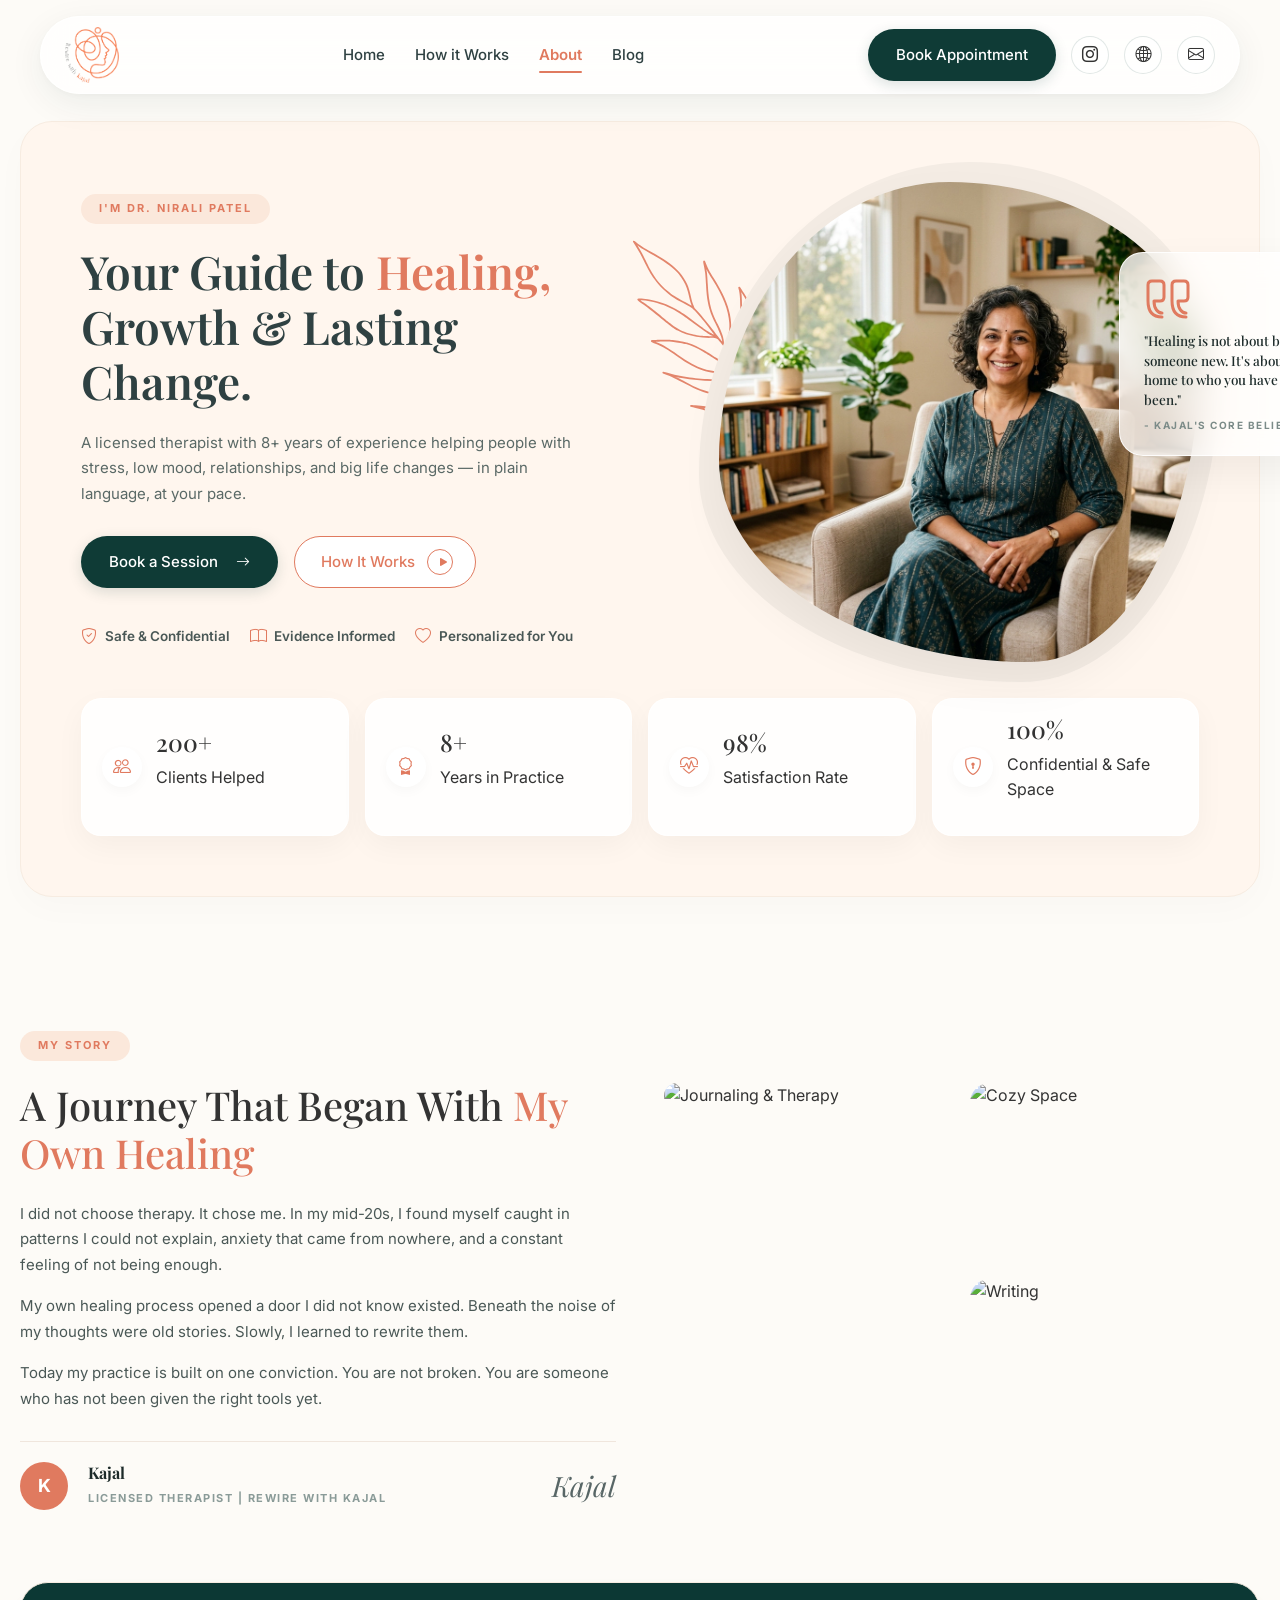
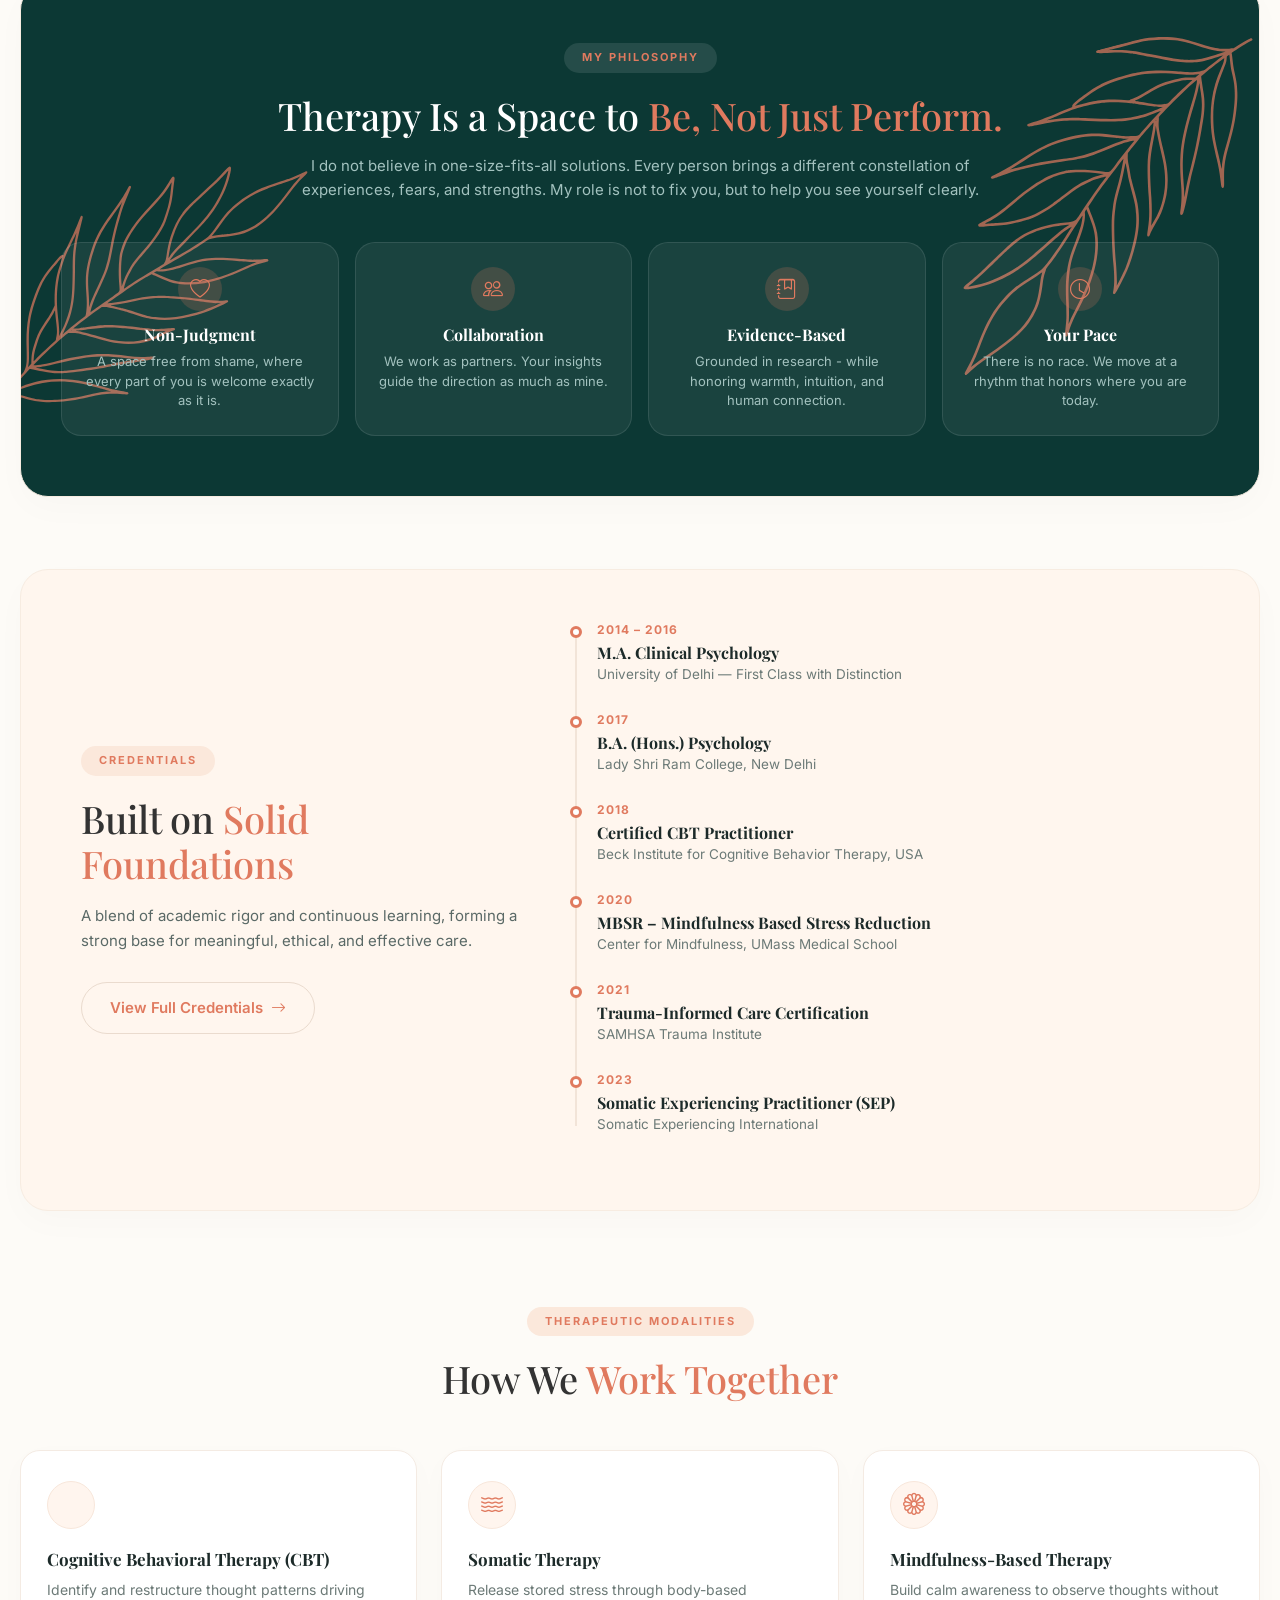
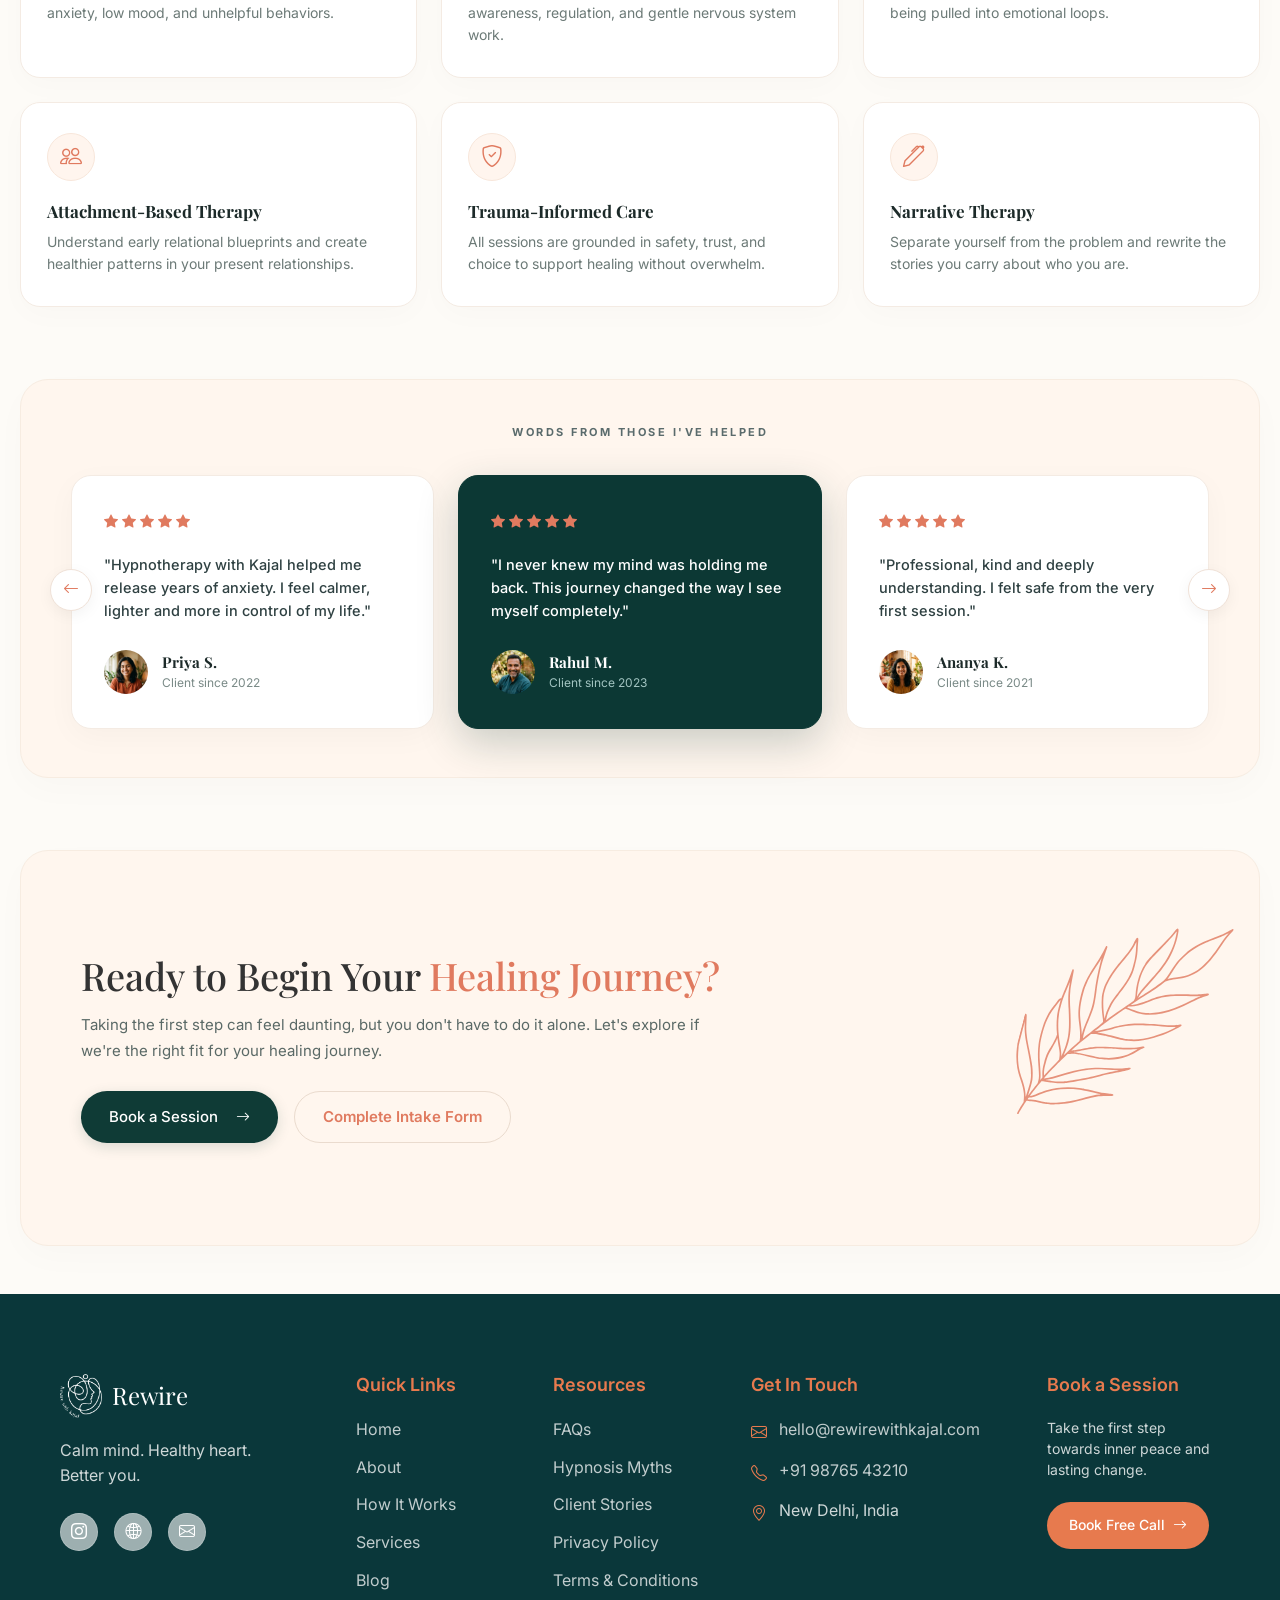
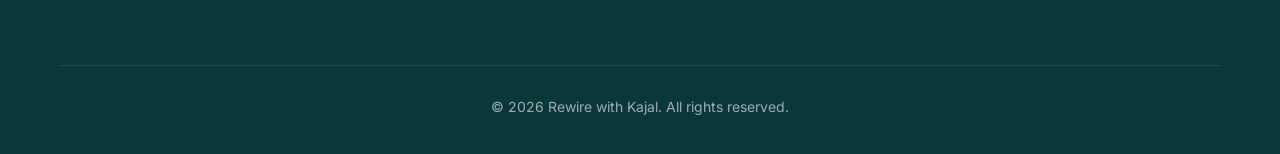
==== commit ca8395e4: "feat: add admin dashboard, booking system, and backend management features" ====
--- a/about.html
+++ b/about.html
@@ -34,14 +34,16 @@
         <a href="index.html">Home</a>
         <a href="index.html#how-it-works">How it Works</a>
         <a href="about.html" class="active">About</a>
-        <a href="blogs.php">Blog</a>
+        <a href="blogs.html">Blog</a>
       </div>
 
       <div class="rw-nav-actions d-none d-lg-flex">
         <a href="appointment.html" class="rw-btn rw-btn-primary">Book Appointment</a>
-        <a href="https://www.instagram.com/rewirewithkajal/" class="rw-social-icon" target="_blank" aria-label="Instagram"><i class="bi bi-instagram"></i></a>
+        <a href="https://www.instagram.com/rewirewithkajal/" class="rw-social-icon" target="_blank"
+          aria-label="Instagram"><i class="bi bi-instagram"></i></a>
         <a href="index.html" class="rw-social-icon" aria-label="Website"><i class="bi bi-globe2"></i></a>
-        <a href="mailto:hello@rewirewithkajal.com" class="rw-social-icon" aria-label="Email"><i class="bi bi-envelope"></i></a>
+        <a href="mailto:hello@rewirewithkajal.com" class="rw-social-icon" aria-label="Email"><i
+            class="bi bi-envelope"></i></a>
       </div>
 
       <button class="navbar-toggler d-lg-none" type="button"
@@ -59,12 +61,15 @@
         <div class="row align-items-center">
           <!-- Left Text Column -->
           <div class="col-lg-6 pe-lg-5">
-            <span class="rw-pill-badge">I'M KAJAL</span>
-            <h1 class="rw-about-hero-title">Your Guide to <span class="rw-accent-text">Healing,</span> Growth &amp; Lasting Change.</h1>
-            <p class="rw-about-hero-desc">A licensed therapist with 8+ years of experience helping people with stress, low mood, relationships, and big life changes &mdash; in plain language, at your pace.</p>
+            <span class="rw-pill-badge">I'M DR. NIRALI PATEL</span>
+            <h1 class="rw-about-hero-title">Your Guide to <span class="rw-accent-text">Healing,</span> Growth &amp;
+              Lasting Change.</h1>
+            <p class="rw-about-hero-desc">A licensed therapist with 8+ years of experience helping people with stress,
+              low mood, relationships, and big life changes &mdash; in plain language, at your pace.</p>
 
             <div class="d-flex flex-wrap align-items-center gap-3 mb-4">
-              <a href="appointment.html" class="rw-btn rw-btn-primary">Book a Session <i class="bi bi-arrow-right"></i></a>
+              <a href="appointment.html" class="rw-btn rw-btn-primary">Book a Session <i
+                  class="bi bi-arrow-right"></i></a>
               <a href="index.html#how-it-works" class="rw-btn rw-btn-secondary">
                 How It Works <span class="rw-play-icon-wrap"><i class="bi bi-play-fill"></i></span>
               </a>
@@ -92,13 +97,19 @@
               <!-- Glassmorphism Quote Card (Top Right) -->
               <div class="rw-about-glass-quote">
                 <div class="rw-quote-icon-container mb-2">
-                  <svg width="40" height="40" viewBox="0 0 24 24" fill="none" stroke="#E07A5F" stroke-width="1.5" stroke-linecap="round" stroke-linejoin="round">
-                    <path d="M3 21c3 0 7-1 7-8V5c0-1.25-.75-2-2-2H4c-1.25 0-2 .75-2 2v6c0 1.25.75 2 2 2h3c0 4-2 6-4 6"></path>
-                    <path d="M15 21c3 0 7-1 7-8V5c0-1.25-.75-2-2-2h-4c-1.25 0-2 .75-2 2v6c0 1.25.75 2 2 2h3c0 4-2 6-4 6"></path>
+                  <svg width="40" height="40" viewBox="0 0 24 24" fill="none" stroke="#E07A5F" stroke-width="1.5"
+                    stroke-linecap="round" stroke-linejoin="round">
+                    <path d="M3 21c3 0 7-1 7-8V5c0-1.25-.75-2-2-2H4c-1.25 0-2 .75-2 2v6c0 1.25.75 2 2 2h3c0 4-2 6-4 6">
+                    </path>
+                    <path
+                      d="M15 21c3 0 7-1 7-8V5c0-1.25-.75-2-2-2h-4c-1.25 0-2 .75-2 2v6c0 1.25.75 2 2 2h3c0 4-2 6-4 6">
+                    </path>
                   </svg>
                 </div>
-                <p class="rw-quote-text" style="font-size: 13.5px; margin-bottom: 8px;">"Healing is not about becoming someone new. It's about coming home to who you have always been."</p>
-                <span class="rw-quote-author" style="font-size: 10px; font-weight: 700; letter-spacing: 1.5px;">- KAJAL'S CORE BELIEF</span>
+                <p class="rw-quote-text" style="font-size: 13.5px; margin-bottom: 8px;">"Healing is not about becoming
+                  someone new. It's about coming home to who you have always been."</p>
+                <span class="rw-quote-author" style="font-size: 10px; font-weight: 700; letter-spacing: 1.5px;">-
+                  KAJAL'S CORE BELIEF</span>
               </div>
             </div>
           </div>
@@ -148,11 +159,17 @@
           <!-- Left Text -->
           <div class="col-lg-6">
             <span class="rw-pill-badge">MY STORY</span>
-            <h2 class="rw-section-title" style="font-size: 40px;">A Journey That Began With <span class="rw-accent-text">My Own Healing</span></h2>
+            <h2 class="rw-section-title" style="font-size: 40px;">A Journey That Began With <span
+                class="rw-accent-text">My Own Healing</span></h2>
             <div class="rw-story-text mt-4">
-              <p style="color: #4A5856; line-height: 1.7; font-size: 15px;">I did not choose therapy. It chose me. In my mid-20s, I found myself caught in patterns I could not explain, anxiety that came from nowhere, and a constant feeling of not being enough.</p>
-              <p style="color: #4A5856; line-height: 1.7; font-size: 15px;">My own healing process opened a door I did not know existed. Beneath the noise of my thoughts were old stories. Slowly, I learned to rewrite them.</p>
-              <p style="color: #4A5856; line-height: 1.7; font-size: 15px;">Today my practice is built on one conviction. You are not broken. You are someone who has not been given the right tools yet.</p>
+              <p style="color: #4A5856; line-height: 1.7; font-size: 15px;">I did not choose therapy. It chose me. In my
+                mid-20s, I found myself caught in patterns I could not explain, anxiety that came from nowhere, and a
+                constant feeling of not being enough.</p>
+              <p style="color: #4A5856; line-height: 1.7; font-size: 15px;">My own healing process opened a door I did
+                not know existed. Beneath the noise of my thoughts were old stories. Slowly, I learned to rewrite them.
+              </p>
+              <p style="color: #4A5856; line-height: 1.7; font-size: 15px;">Today my practice is built on one
+                conviction. You are not broken. You are someone who has not been given the right tools yet.</p>
             </div>
 
             <!-- Signature Block -->
@@ -170,11 +187,17 @@
           <div class="col-lg-6">
             <div class="row g-3">
               <div class="col-6">
-                <img src="https://images.pexels.com/photos/4050320/pexels-photo-4050320.jpeg?auto=compress&cs=tinysrgb&w=800" alt="Journaling & Therapy" class="rw-story-img-main">
+                <img
+                  src="https://images.pexels.com/photos/4050320/pexels-photo-4050320.jpeg?auto=compress&cs=tinysrgb&w=800"
+                  alt="Journaling & Therapy" class="rw-story-img-main">
               </div>
               <div class="col-6 d-flex flex-column gap-3">
-                <img src="https://images.pexels.com/photos/3767394/pexels-photo-3767394.jpeg?auto=compress&cs=tinysrgb&w=600" alt="Cozy Space" class="rw-story-img-sub">
-                <img src="https://images.pexels.com/photos/7176319/pexels-photo-7176319.jpeg?auto=compress&cs=tinysrgb&w=600" alt="Writing" class="rw-story-img-sub">
+                <img
+                  src="https://images.pexels.com/photos/3767394/pexels-photo-3767394.jpeg?auto=compress&cs=tinysrgb&w=600"
+                  alt="Cozy Space" class="rw-story-img-sub">
+                <img
+                  src="https://images.pexels.com/photos/7176319/pexels-photo-7176319.jpeg?auto=compress&cs=tinysrgb&w=600"
+                  alt="Writing" class="rw-story-img-sub">
               </div>
             </div>
           </div>
@@ -184,46 +207,71 @@
 
     <!-- 3. My Philosophy Banner -->
     <section class="rw-container py-4" style="max-width: 1440px;">
-      <div class="rw-guide-banner text-center" style="background: #0C3834; padding: 60px 40px; border-radius: 28px; position: relative; overflow: hidden;">
+      <div class="rw-guide-banner text-center"
+        style="background: #0C3834; padding: 60px 40px; border-radius: 28px; position: relative; overflow: hidden;">
         <!-- Left & Right Overlapping Leaf SVGs -->
         <img src="images/noun-floral-5095798.svg" class="rw-cta-leaf-left" style="opacity: 0.7;" alt="Leaf Decor Left">
-        <img src="images/noun-floral-5095798.svg" class="rw-cta-leaf-right" style="opacity: 0.7;" alt="Leaf Decor Right">
+        <img src="images/noun-floral-5095798.svg" class="rw-cta-leaf-right" style="opacity: 0.7;"
+          alt="Leaf Decor Right">
 
         <div class="position-relative z-3 max-w-700 mx-auto">
           <span class="rw-pill-badge" style="background: rgba(255,255,255,0.1); color: #E07A5F;">MY PHILOSOPHY</span>
-          <h2 style="font-family: var(--rw-font-heading); font-size: 38px; color: #ffffff; margin-bottom: 16px;">Therapy Is a Space to <span class="rw-accent-text" style="color: #E07A5F;">Be, Not Just Perform.</span></h2>
-          <p style="color: #A3C2BF; font-size: 15px; max-width: 700px; margin: 0 auto 40px auto; line-height: 1.6;">I do not believe in one-size-fits-all solutions. Every person brings a different constellation of experiences, fears, and strengths. My role is not to fix you, but to help you see yourself clearly.</p>
+          <h2 style="font-family: var(--rw-font-heading); font-size: 38px; color: #ffffff; margin-bottom: 16px;">Therapy
+            Is a Space to <span class="rw-accent-text" style="color: #E07A5F;">Be, Not Just Perform.</span></h2>
+          <p style="color: #A3C2BF; font-size: 15px; max-width: 700px; margin: 0 auto 40px auto; line-height: 1.6;">I do
+            not believe in one-size-fits-all solutions. Every person brings a different constellation of experiences,
+            fears, and strengths. My role is not to fix you, but to help you see yourself clearly.</p>
 
           <div class="row g-3">
             <div class="col-md-3 col-6">
-              <div class="rw-glass-card" style="background: rgba(255,255,255,0.06); border: 1px solid rgba(255,255,255,0.1); border-radius: 20px; padding: 24px 18px; text-align: center; height: 100%;">
-                <div style="width: 44px; height: 44px; border-radius: 50%; background: rgba(224,122,95,0.2); color: #E07A5F; font-size: 20px; display: flex; align-items: center; justify-content: center; margin: 0 auto 14px auto;"><i class="bi bi-heart"></i></div>
+              <div class="rw-glass-card"
+                style="background: rgba(255,255,255,0.06); border: 1px solid rgba(255,255,255,0.1); border-radius: 20px; padding: 24px 18px; text-align: center; height: 100%;">
+                <div
+                  style="width: 44px; height: 44px; border-radius: 50%; background: rgba(224,122,95,0.2); color: #E07A5F; font-size: 20px; display: flex; align-items: center; justify-content: center; margin: 0 auto 14px auto;">
+                  <i class="bi bi-heart"></i>
+                </div>
                 <h5 style="color: #ffffff; font-size: 16px; font-weight: 700; margin-bottom: 8px;">Non-Judgment</h5>
-                <p style="color: #A3C2BF; font-size: 13px; margin: 0; line-height: 1.5;">A space free from shame, where every part of you is welcome exactly as it is.</p>
+                <p style="color: #A3C2BF; font-size: 13px; margin: 0; line-height: 1.5;">A space free from shame, where
+                  every part of you is welcome exactly as it is.</p>
               </div>
             </div>
 
             <div class="col-md-3 col-6">
-              <div class="rw-glass-card" style="background: rgba(255,255,255,0.06); border: 1px solid rgba(255,255,255,0.1); border-radius: 20px; padding: 24px 18px; text-align: center; height: 100%;">
-                <div style="width: 44px; height: 44px; border-radius: 50%; background: rgba(224,122,95,0.2); color: #E07A5F; font-size: 20px; display: flex; align-items: center; justify-content: center; margin: 0 auto 14px auto;"><i class="bi bi-people"></i></div>
+              <div class="rw-glass-card"
+                style="background: rgba(255,255,255,0.06); border: 1px solid rgba(255,255,255,0.1); border-radius: 20px; padding: 24px 18px; text-align: center; height: 100%;">
+                <div
+                  style="width: 44px; height: 44px; border-radius: 50%; background: rgba(224,122,95,0.2); color: #E07A5F; font-size: 20px; display: flex; align-items: center; justify-content: center; margin: 0 auto 14px auto;">
+                  <i class="bi bi-people"></i>
+                </div>
                 <h5 style="color: #ffffff; font-size: 16px; font-weight: 700; margin-bottom: 8px;">Collaboration</h5>
-                <p style="color: #A3C2BF; font-size: 13px; margin: 0; line-height: 1.5;">We work as partners. Your insights guide the direction as much as mine.</p>
+                <p style="color: #A3C2BF; font-size: 13px; margin: 0; line-height: 1.5;">We work as partners. Your
+                  insights guide the direction as much as mine.</p>
               </div>
             </div>
 
             <div class="col-md-3 col-6">
-              <div class="rw-glass-card" style="background: rgba(255,255,255,0.06); border: 1px solid rgba(255,255,255,0.1); border-radius: 20px; padding: 24px 18px; text-align: center; height: 100%;">
-                <div style="width: 44px; height: 44px; border-radius: 50%; background: rgba(224,122,95,0.2); color: #E07A5F; font-size: 20px; display: flex; align-items: center; justify-content: center; margin: 0 auto 14px auto;"><i class="bi bi-journal-bookmark"></i></div>
+              <div class="rw-glass-card"
+                style="background: rgba(255,255,255,0.06); border: 1px solid rgba(255,255,255,0.1); border-radius: 20px; padding: 24px 18px; text-align: center; height: 100%;">
+                <div
+                  style="width: 44px; height: 44px; border-radius: 50%; background: rgba(224,122,95,0.2); color: #E07A5F; font-size: 20px; display: flex; align-items: center; justify-content: center; margin: 0 auto 14px auto;">
+                  <i class="bi bi-journal-bookmark"></i>
+                </div>
                 <h5 style="color: #ffffff; font-size: 16px; font-weight: 700; margin-bottom: 8px;">Evidence-Based</h5>
-                <p style="color: #A3C2BF; font-size: 13px; margin: 0; line-height: 1.5;">Grounded in research - while honoring warmth, intuition, and human connection.</p>
+                <p style="color: #A3C2BF; font-size: 13px; margin: 0; line-height: 1.5;">Grounded in research - while
+                  honoring warmth, intuition, and human connection.</p>
               </div>
             </div>
 
             <div class="col-md-3 col-6">
-              <div class="rw-glass-card" style="background: rgba(255,255,255,0.06); border: 1px solid rgba(255,255,255,0.1); border-radius: 20px; padding: 24px 18px; text-align: center; height: 100%;">
-                <div style="width: 44px; height: 44px; border-radius: 50%; background: rgba(224,122,95,0.2); color: #E07A5F; font-size: 20px; display: flex; align-items: center; justify-content: center; margin: 0 auto 14px auto;"><i class="bi bi-clock"></i></div>
+              <div class="rw-glass-card"
+                style="background: rgba(255,255,255,0.06); border: 1px solid rgba(255,255,255,0.1); border-radius: 20px; padding: 24px 18px; text-align: center; height: 100%;">
+                <div
+                  style="width: 44px; height: 44px; border-radius: 50%; background: rgba(224,122,95,0.2); color: #E07A5F; font-size: 20px; display: flex; align-items: center; justify-content: center; margin: 0 auto 14px auto;">
+                  <i class="bi bi-clock"></i>
+                </div>
                 <h5 style="color: #ffffff; font-size: 16px; font-weight: 700; margin-bottom: 8px;">Your Pace</h5>
-                <p style="color: #A3C2BF; font-size: 13px; margin: 0; line-height: 1.5;">There is no race. We move at a rhythm that honors where you are today.</p>
+                <p style="color: #A3C2BF; font-size: 13px; margin: 0; line-height: 1.5;">There is no race. We move at a
+                  rhythm that honors where you are today.</p>
               </div>
             </div>
           </div>
@@ -239,8 +287,10 @@
             <!-- Left Info -->
             <div class="col-lg-5">
               <span class="rw-pill-badge">CREDENTIALS</span>
-              <h2 class="rw-section-title" style="font-size: 38px; margin-bottom: 16px;">Built on <span class="rw-accent-text">Solid Foundations</span></h2>
-              <p style="color: #5A6966; font-size: 15px; line-height: 1.7; margin-bottom: 28px;">A blend of academic rigor and continuous learning, forming a strong base for meaningful, ethical, and effective care.</p>
+              <h2 class="rw-section-title" style="font-size: 38px; margin-bottom: 16px;">Built on <span
+                  class="rw-accent-text">Solid Foundations</span></h2>
+              <p style="color: #5A6966; font-size: 15px; line-height: 1.7; margin-bottom: 28px;">A blend of academic
+                rigor and continuous learning, forming a strong base for meaningful, ethical, and effective care.</p>
               <a href="#" class="rw-btn-outline-warm">View Full Credentials <i class="bi bi-arrow-right"></i></a>
             </div>
 
@@ -294,7 +344,8 @@
       <div class="rw-container" style="max-width: 1440px;">
         <div class="text-center mb-5">
           <span class="rw-pill-badge">THERAPEUTIC MODALITIES</span>
-          <h2 class="rw-section-title" style="font-size: 38px;">How We <span class="rw-accent-text">Work Together</span></h2>
+          <h2 class="rw-section-title" style="font-size: 38px;">How We <span class="rw-accent-text">Work Together</span>
+          </h2>
         </div>
 
         <div class="row g-4">
@@ -303,7 +354,8 @@
             <div class="rw-modality-card">
               <div class="rw-modality-icon-wrap"><i class="bi bi-brain"></i></div>
               <h4 class="rw-modality-title">Cognitive Behavioral Therapy (CBT)</h4>
-              <p class="rw-modality-desc">Identify and restructure thought patterns driving anxiety, low mood, and unhelpful behaviors.</p>
+              <p class="rw-modality-desc">Identify and restructure thought patterns driving anxiety, low mood, and
+                unhelpful behaviors.</p>
             </div>
           </div>
 
@@ -312,7 +364,8 @@
             <div class="rw-modality-card">
               <div class="rw-modality-icon-wrap"><i class="bi bi-water"></i></div>
               <h4 class="rw-modality-title">Somatic Therapy</h4>
-              <p class="rw-modality-desc">Release stored stress through body-based awareness, regulation, and gentle nervous system work.</p>
+              <p class="rw-modality-desc">Release stored stress through body-based awareness, regulation, and gentle
+                nervous system work.</p>
             </div>
           </div>
 
@@ -321,7 +374,8 @@
             <div class="rw-modality-card">
               <div class="rw-modality-icon-wrap"><i class="bi bi-flower1"></i></div>
               <h4 class="rw-modality-title">Mindfulness-Based Therapy</h4>
-              <p class="rw-modality-desc">Build calm awareness to observe thoughts without being pulled into emotional loops.</p>
+              <p class="rw-modality-desc">Build calm awareness to observe thoughts without being pulled into emotional
+                loops.</p>
             </div>
           </div>
 
@@ -330,7 +384,8 @@
             <div class="rw-modality-card">
               <div class="rw-modality-icon-wrap"><i class="bi bi-people"></i></div>
               <h4 class="rw-modality-title">Attachment-Based Therapy</h4>
-              <p class="rw-modality-desc">Understand early relational blueprints and create healthier patterns in your present relationships.</p>
+              <p class="rw-modality-desc">Understand early relational blueprints and create healthier patterns in your
+                present relationships.</p>
             </div>
           </div>
 
@@ -339,7 +394,8 @@
             <div class="rw-modality-card">
               <div class="rw-modality-icon-wrap"><i class="bi bi-shield-check"></i></div>
               <h4 class="rw-modality-title">Trauma-Informed Care</h4>
-              <p class="rw-modality-desc">All sessions are grounded in safety, trust, and choice to support healing without overwhelm.</p>
+              <p class="rw-modality-desc">All sessions are grounded in safety, trust, and choice to support healing
+                without overwhelm.</p>
             </div>
           </div>
 
@@ -348,7 +404,8 @@
             <div class="rw-modality-card">
               <div class="rw-modality-icon-wrap"><i class="bi bi-pen"></i></div>
               <h4 class="rw-modality-title">Narrative Therapy</h4>
-              <p class="rw-modality-desc">Separate yourself from the problem and rewrite the stories you carry about who you are.</p>
+              <p class="rw-modality-desc">Separate yourself from the problem and rewrite the stories you carry about who
+                you are.</p>
             </div>
           </div>
         </div>
@@ -382,7 +439,8 @@
                     <i class="bi bi-star-fill"></i>
                     <i class="bi bi-star-fill"></i>
                   </div>
-                  <p class="rw-quote-v2">"Hypnotherapy with Kajal helped me release years of anxiety. I feel calmer, lighter and more in control of my life."</p>
+                  <p class="rw-quote-v2">"Hypnotherapy with Kajal helped me release years of anxiety. I feel calmer,
+                    lighter and more in control of my life."</p>
                 </div>
                 <div class="rw-client-info-v2">
                   <img src="images/client1.png" alt="Priya S." class="rw-client-avatar">
@@ -405,7 +463,8 @@
                     <i class="bi bi-star-fill"></i>
                     <i class="bi bi-star-fill"></i>
                   </div>
-                  <p class="rw-quote-v2">"I never knew my mind was holding me back. This journey changed the way I see myself completely."</p>
+                  <p class="rw-quote-v2">"I never knew my mind was holding me back. This journey changed the way I see
+                    myself completely."</p>
                 </div>
                 <div class="rw-client-info-v2">
                   <img src="images/client2.png" alt="Rahul M." class="rw-client-avatar">
@@ -428,7 +487,8 @@
                     <i class="bi bi-star-fill"></i>
                     <i class="bi bi-star-fill"></i>
                   </div>
-                  <p class="rw-quote-v2">"Professional, kind and deeply understanding. I felt safe from the very first session."</p>
+                  <p class="rw-quote-v2">"Professional, kind and deeply understanding. I felt safe from the very first
+                    session."</p>
                 </div>
                 <div class="rw-client-info-v2">
                   <img src="images/client3.png" alt="Ananya K." class="rw-client-avatar">
@@ -449,16 +509,21 @@
       <div class="rw-testimonial-banner" style="background: #FFF6EE; padding: 50px 60px;">
         <div class="row align-items-center">
           <div class="col-lg-8">
-            <h2 class="rw-section-title" style="font-size: 38px; margin-bottom: 14px;">Ready to Begin Your <span class="rw-accent-text">Healing Journey?</span></h2>
-            <p style="color: #5A6966; font-size: 15px; line-height: 1.7; margin-bottom: 28px; max-width: 620px;">Taking the first step can feel daunting, but you don't have to do it alone. Let's explore if we're the right fit for your healing journey.</p>
+            <h2 class="rw-section-title" style="font-size: 38px; margin-bottom: 14px;">Ready to Begin Your <span
+                class="rw-accent-text">Healing Journey?</span></h2>
+            <p style="color: #5A6966; font-size: 15px; line-height: 1.7; margin-bottom: 28px; max-width: 620px;">Taking
+              the first step can feel daunting, but you don't have to do it alone. Let's explore if we're the right fit
+              for your healing journey.</p>
 
             <div class="d-flex flex-wrap align-items-center gap-3">
-              <a href="appointment.html" class="rw-btn rw-btn-primary">Book a Session <i class="bi bi-arrow-right"></i></a>
+              <a href="appointment.html" class="rw-btn rw-btn-primary">Book a Session <i
+                  class="bi bi-arrow-right"></i></a>
               <a href="intake-form.html" class="rw-btn-outline-warm">Complete Intake Form</a>
             </div>
           </div>
           <div class="col-lg-4 text-end d-none d-lg-block">
-            <img src="images/noun-floral-5095798.svg" style="width: 180px; opacity: 0.8; transform: rotate(15deg);" alt="Botanical Leaf">
+            <img src="images/noun-floral-5095798.svg" style="width: 180px; opacity: 0.8; transform: rotate(15deg);"
+              alt="Botanical Leaf">
           </div>
         </div>
       </div>
@@ -477,9 +542,14 @@
           </a>
           <p class="mb-4">Calm mind. Healthy heart.<br>Better you.</p>
           <div class="d-flex gap-3">
-            <a href="https://www.instagram.com/rewirewithkajal/" target="_blank" class="rw-social-icon" style="border-color: rgba(255,255,255,0.2); color:#fff;" aria-label="Instagram"><i class="bi bi-instagram"></i></a>
-            <a href="index.html" class="rw-social-icon" style="border-color: rgba(255,255,255,0.2); color:#fff;" aria-label="Website"><i class="bi bi-globe2"></i></a>
-            <a href="mailto:hello@rewirewithkajal.com" class="rw-social-icon" style="border-color: rgba(255,255,255,0.2); color:#fff;" aria-label="Email"><i class="bi bi-envelope"></i></a>
+            <a href="https://www.instagram.com/rewirewithkajal/" target="_blank" class="rw-social-icon"
+              style="border-color: rgba(255,255,255,0.2); color:#fff;" aria-label="Instagram"><i
+                class="bi bi-instagram"></i></a>
+            <a href="index.html" class="rw-social-icon" style="border-color: rgba(255,255,255,0.2); color:#fff;"
+              aria-label="Website"><i class="bi bi-globe2"></i></a>
+            <a href="mailto:hello@rewirewithkajal.com" class="rw-social-icon"
+              style="border-color: rgba(255,255,255,0.2); color:#fff;" aria-label="Email"><i
+                class="bi bi-envelope"></i></a>
           </div>
         </div>
 
@@ -490,7 +560,7 @@
             <li><a href="about.html">About</a></li>
             <li><a href="index.html#how-it-works">How It Works</a></li>
             <li><a href="index.html#services">Services</a></li>
-            <li><a href="blogs.php">Blog</a></li>
+            <li><a href="blogs.html">Blog</a></li>
           </ul>
         </div>
 
@@ -508,7 +578,8 @@
         <div class="col-lg-3 col-md-6">
           <h5>Get In Touch</h5>
           <ul class="rw-footer-contact">
-            <li><i class="bi bi-envelope"></i> <a href="mailto:hello@rewirewithkajal.com">hello@rewirewithkajal.com</a></li>
+            <li><i class="bi bi-envelope"></i> <a href="mailto:hello@rewirewithkajal.com">hello@rewirewithkajal.com</a>
+            </li>
             <li><i class="bi bi-telephone"></i> <a href="tel:+919876543210">+91 98765 43210</a></li>
             <li><i class="bi bi-geo-alt"></i> <span>New Delhi, India</span></li>
           </ul>
@@ -516,7 +587,8 @@
 
         <div class="col-lg-2 col-md-6">
           <h5>Book a Session</h5>
-          <p class="mb-3" style="font-size: 14px; line-height: 1.5;">Take the first step towards inner peace and lasting change.</p>
+          <p class="mb-3" style="font-size: 14px; line-height: 1.5;">Take the first step towards inner peace and lasting
+            change.</p>
           <a href="appointment.html" class="rw-footer-btn">Book Free Call <i class="bi bi-arrow-right"></i></a>
         </div>
       </div>
@@ -533,4 +605,4 @@
   </script>
 </body>
 
-</html>
+</html>
--- a/css/index-redesign.css
+++ b/css/index-redesign.css
@@ -233,7 +233,7 @@
 /* Hero Section */
 .rw-hero {
   padding-top: 140px;
-  padding-bottom: 90px;
+  padding-bottom: 45px;
   position: relative;
   overflow: hidden;
   background-color: #FAF7F2;
@@ -445,10 +445,10 @@
 /* Stats Section */
 .rw-stats-section {
   padding: 0 20px;
-  margin-top: -45px;
+  margin-top: -40px;
   position: relative;
   z-index: 20;
-  padding-bottom: 40px;
+  padding-bottom: 15px;
 }
 
 .rw-stats-container {
@@ -556,7 +556,7 @@
 
 /* What is Hypnotherapy */
 .rw-section {
-  padding: 100px 0;
+  padding: 35px 0;
 }
 
 .rw-section-bg-white {
@@ -565,7 +565,7 @@
 
 .rw-what-is {
   background-color: #FCF9F5;
-  padding: 45px 0;
+  padding: 30px 0;
 }
 
 .rw-what-is h2 {
@@ -734,7 +734,7 @@
 
 /* How It Works Redesign - Sine Wave Layout */
 .rw-process-wave-section {
-  padding: 55px 0 85px 0;
+  padding: 25px 0 35px 0;
   background-color: var(--rw-bg-light, #FDFBF7);
   position: relative;
   overflow: visible;
@@ -743,7 +743,7 @@
 .rw-process-wave-wrapper {
   position: relative;
   width: 100%;
-  padding-top: 40px;
+  padding-top: 20px;
 }
 
 .rw-process-svg-wrap {
@@ -784,12 +784,15 @@
   .rw-step-1 {
     transform: translateY(22px);
   }
+
   .rw-step-2 {
     transform: translateY(-18px);
   }
+
   .rw-step-3 {
     transform: translateY(38px);
   }
+
   .rw-step-4 {
     transform: translateY(-18px);
   }
@@ -807,9 +810,9 @@
   height: 134px;
   border-radius: 50%;
   background: rgba(255, 255, 255, 0.45);
-  box-shadow: 
-    0 0 0 10px rgba(244, 230, 222, 0.55), 
-    0 0 0 22px rgba(244, 230, 222, 0.28), 
+  box-shadow:
+    0 0 0 10px rgba(244, 230, 222, 0.55),
+    0 0 0 22px rgba(244, 230, 222, 0.28),
     0 15px 35px rgba(224, 122, 95, 0.09);
   display: flex;
   align-items: center;
@@ -872,6 +875,7 @@
     flex-wrap: wrap;
     gap: 40px 0;
   }
+
   .rw-process-item {
     flex: 0 0 50%;
     max-width: 50%;
@@ -996,9 +1000,6 @@
   .rw-about-content-col {
     padding: 40px 20px;
   }
-}
-
-font-size: 14px;
 }
 
 /* Testimonials */
@@ -1444,7 +1445,7 @@
   flex-direction: column;
   gap: 22px;
   position: relative;
-  z-index: 2;
+  z-index: 5;
 }
 
 .rw-guide-feature-item {
@@ -1482,14 +1483,14 @@
 
 .rw-guide-leaf-svg {
   position: absolute;
-  right: -55px;
-  bottom: -40px;
-  width: 215px;
+  right: -80px;
+  bottom: -200px;
+  width: 240px;
   height: auto;
   pointer-events: none;
-  opacity: 0.9;
-  transform: rotate(10deg);
-  z-index: 10;
+  opacity: 0.55;
+  transform: rotate(25deg);
+  z-index: 1;
 }
 
 @media (max-width: 991px) {
@@ -1497,6 +1498,7 @@
     border-radius: 0;
     max-height: 340px;
   }
+
   .rw-guide-banner {
     border-radius: 20px;
   }
@@ -1529,7 +1531,7 @@
 .rw-testimonial-card-v2 {
   background: #ffffff;
   border-radius: 20px;
-  padding: 32px 30px;
+  padding: 34px 32px;
   height: 100%;
   display: flex;
   flex-direction: column;
@@ -1609,17 +1611,17 @@
 
 /* Carousel Navigation Buttons */
 .rw-carousel-nav-btn {
-  width: 46px;
-  height: 46px;
+  width: 42px;
+  height: 42px;
   border-radius: 50%;
   background: #ffffff;
-  border: none;
-  box-shadow: 0 6px 20px rgba(0, 0, 0, 0.06);
+  border: 1px solid #F0E2D8;
+  box-shadow: 0 4px 15px rgba(0, 0, 0, 0.05);
   color: #E07A5F;
   display: flex;
   align-items: center;
   justify-content: center;
-  font-size: 18px;
+  font-size: 16px;
   position: absolute;
   top: 50%;
   transform: translateY(-50%);
@@ -1629,17 +1631,19 @@
 }
 
 .rw-carousel-nav-btn:hover {
-  background: #E07A5F;
-  color: #ffffff;
-  box-shadow: 0 8px 24px rgba(224, 122, 95, 0.3);
+  background: #ffffff;
+  color: #E07A5F;
+  border-color: #E07A5F;
+  box-shadow: 0 6px 20px rgba(224, 122, 95, 0.25);
+  transform: translateY(-50%) scale(1.06);
 }
 
 .rw-carousel-prev {
-  left: -23px;
+  left: -21px;
 }
 
 .rw-carousel-next {
-  right: -23px;
+  right: -21px;
 }
 
 @media (max-width: 991px) {
@@ -1647,9 +1651,11 @@
     padding: 36px 24px;
     border-radius: 20px;
   }
+
   .rw-carousel-prev {
     left: -10px;
   }
+
   .rw-carousel-next {
     right: -10px;
   }
@@ -1756,16 +1762,20 @@
     padding: 50px 24px;
     border-radius: 20px;
   }
+
   .rw-cta-subtitle {
     font-size: 20px;
   }
+
   .rw-cta-title {
     font-size: 30px;
   }
+
   .rw-cta-leaf-left {
     width: 170px;
     left: -30px;
   }
+
   .rw-cta-leaf-right {
     width: 180px;
     right: -30px;
@@ -2148,9 +2158,11 @@
     padding: 36px 24px;
     border-radius: 20px;
   }
+
   .rw-about-hero-title {
     font-size: 32px;
   }
+
   .rw-about-quote-card {
     position: relative;
     top: auto;
@@ -2158,6 +2170,7 @@
     margin: 20px auto 0 auto;
     max-width: 100%;
   }
+
   .rw-about-stats-grid {
     grid-template-columns: repeat(2, 1fr);
   }
@@ -2210,7 +2223,7 @@
 .rw-about-glass-quote {
   position: absolute;
   top: 70px;
-  right: -75px;
+  right: -170px;
   background: rgba(255, 255, 255, 0.78);
   backdrop-filter: blur(18px) saturate(180%);
   -webkit-backdrop-filter: blur(18px) saturate(180%);
@@ -2242,7 +2255,7 @@
 
 /* Blog Hero Header */
 .rw-blog-hero {
-  margin-top: 50px;
+  margin-top: 135px;
   margin-bottom: 30px;
 }
 
@@ -2921,23 +2934,33 @@
 
 /* Mobile Responsiveness for Appointment Page */
 @media (max-width: 991px) {
+  .rw-blog-hero {
+    margin-top: 110px;
+    margin-bottom: 24px;
+  }
+
   .rw-apt-hero-images-wrap {
     padding-left: 0;
     margin-top: 30px;
   }
+
   .rw-apt-float-badge {
     left: 20px;
     bottom: 20px;
   }
+
   .rw-privacy-panel {
     padding: 40px 30px;
   }
+
   .rw-form-panel {
     padding: 40px 30px;
   }
+
   .rw-quote-commitment-banner {
     padding: 30px 25px;
   }
+
   .rw-commitment-img-wrap {
     margin-top: 20px;
   }
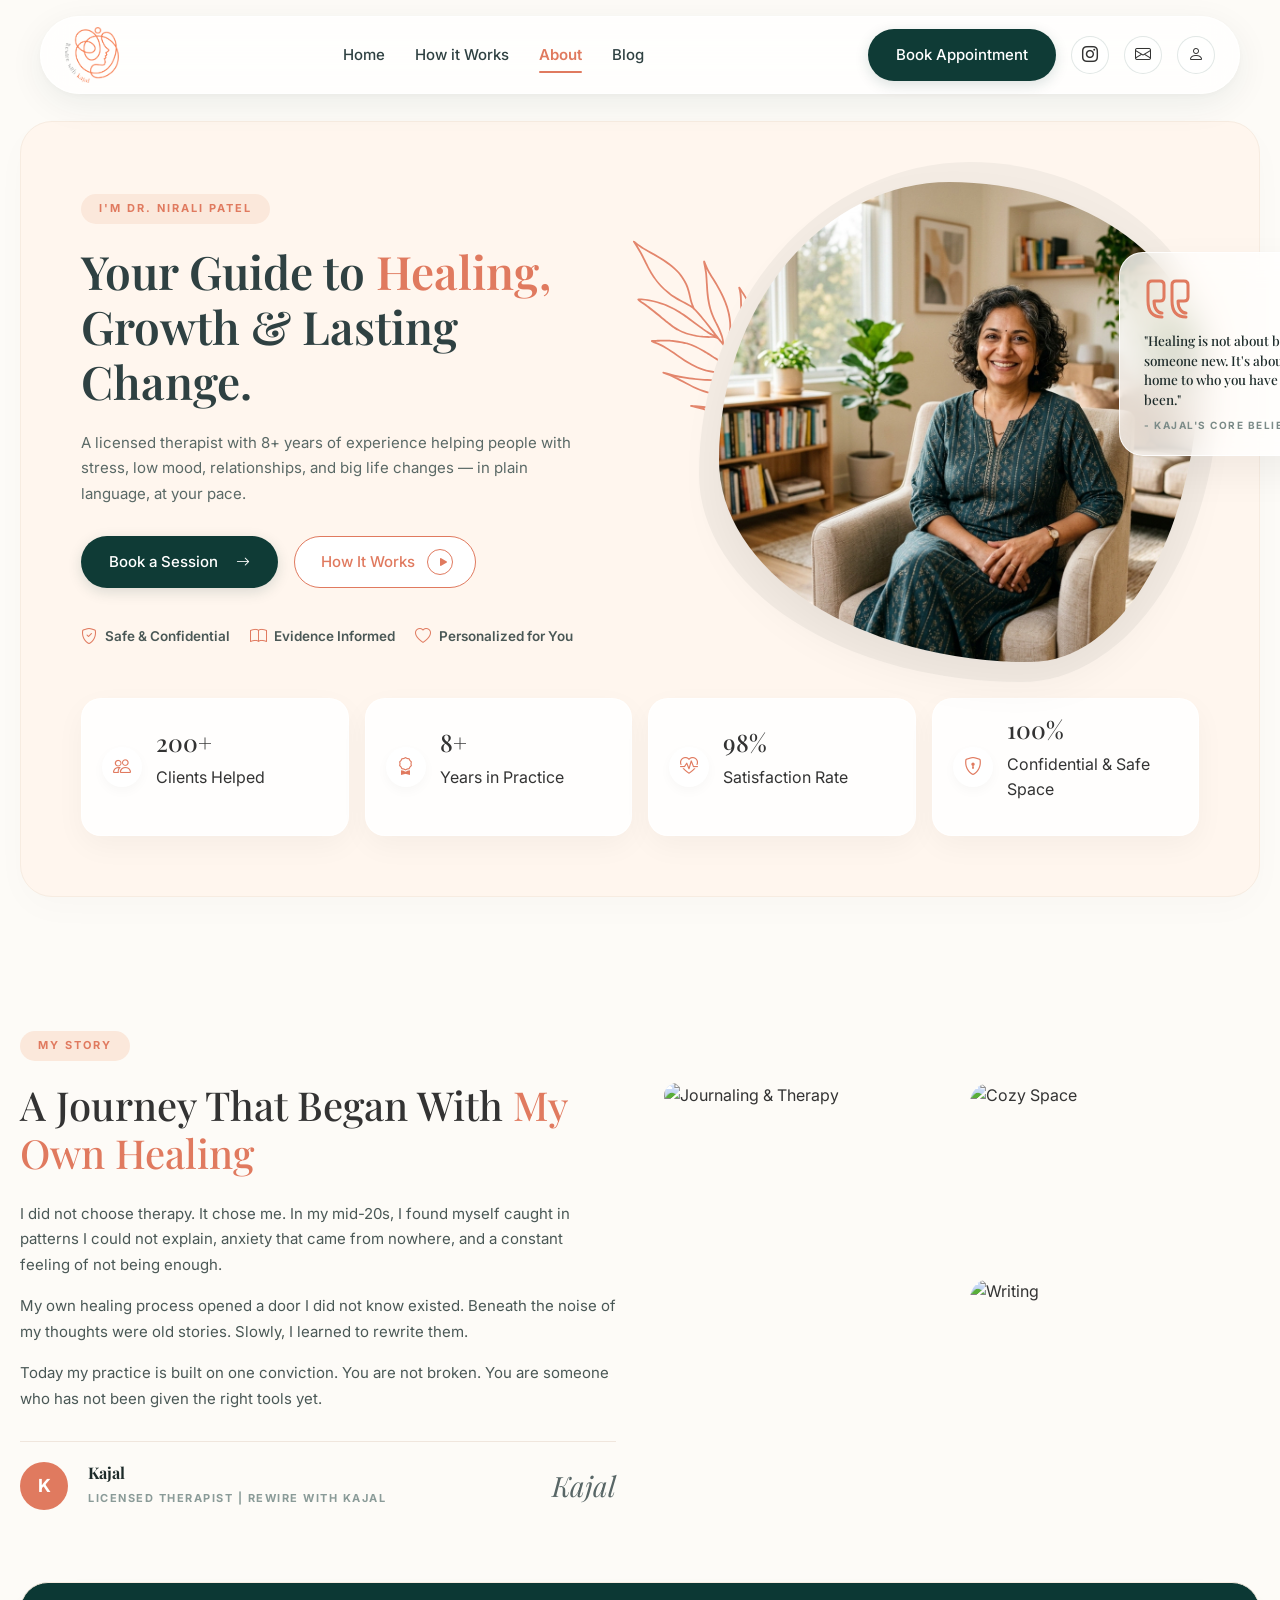
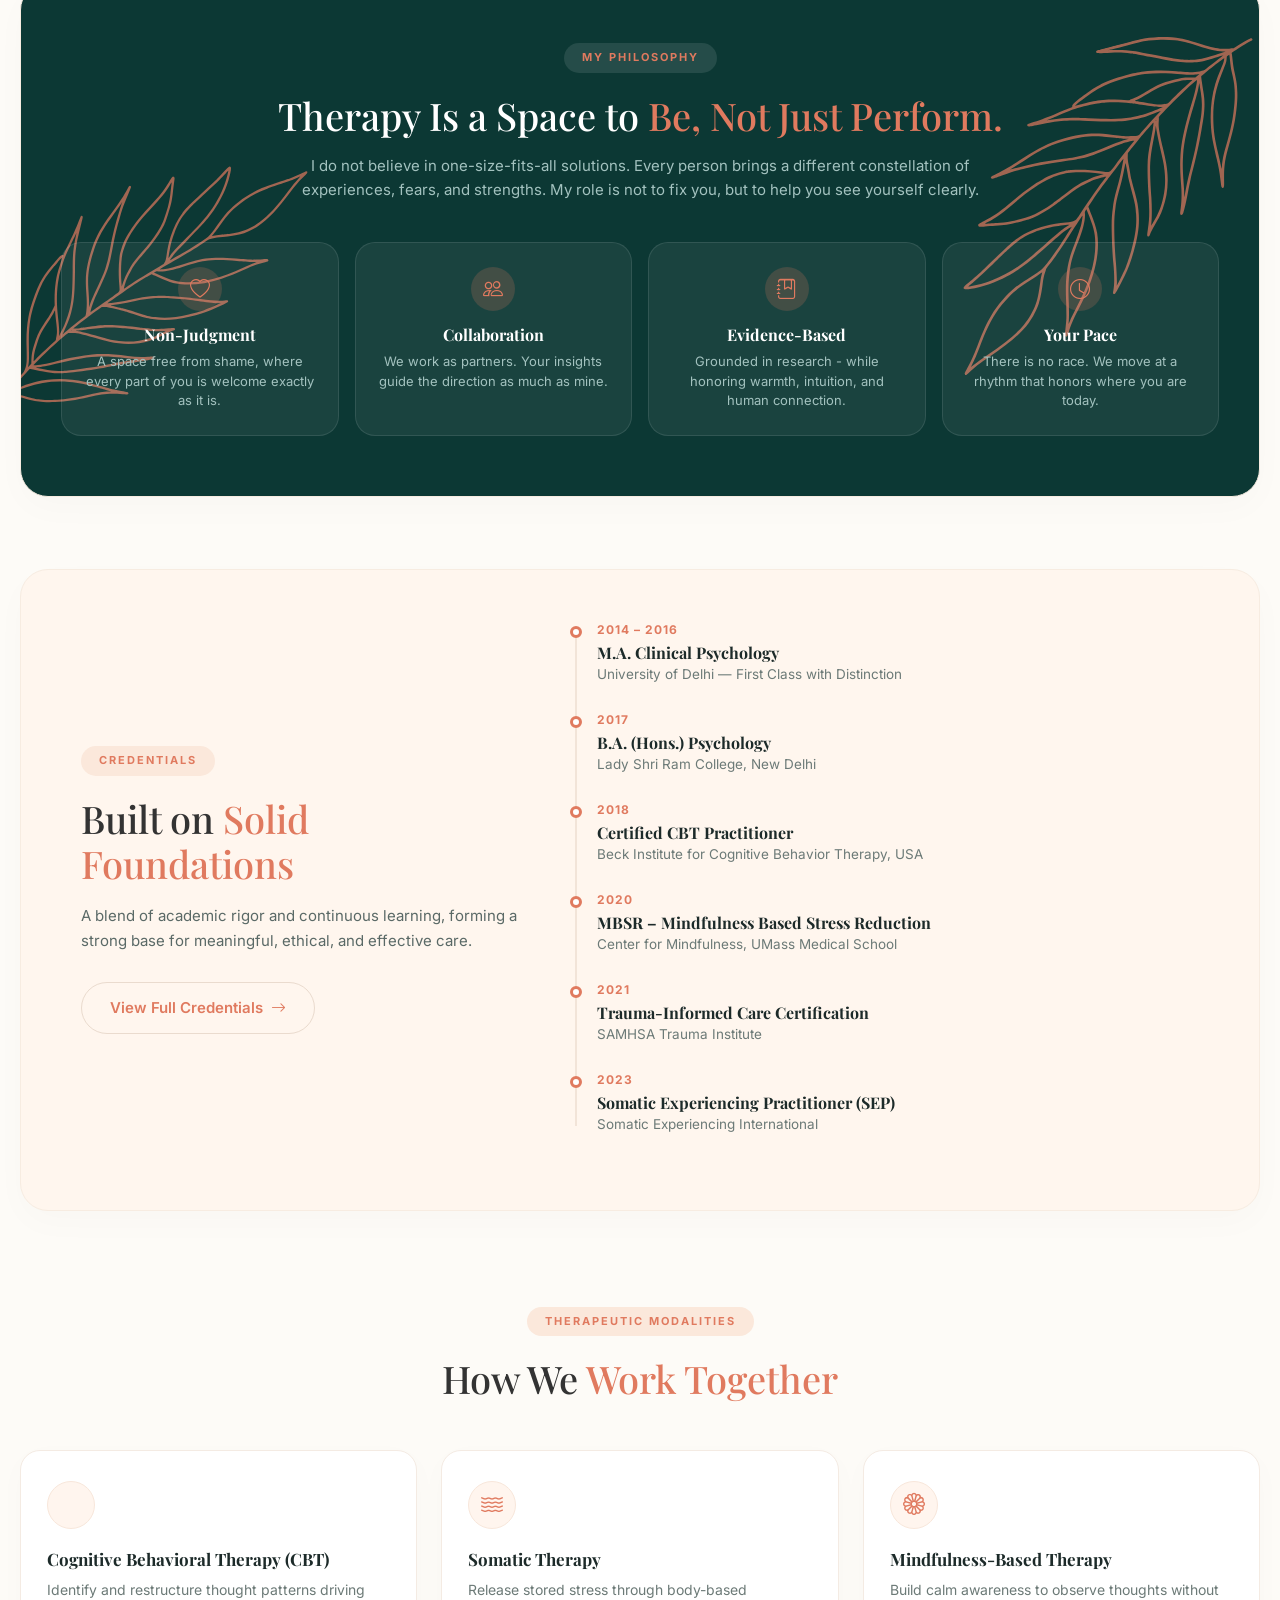
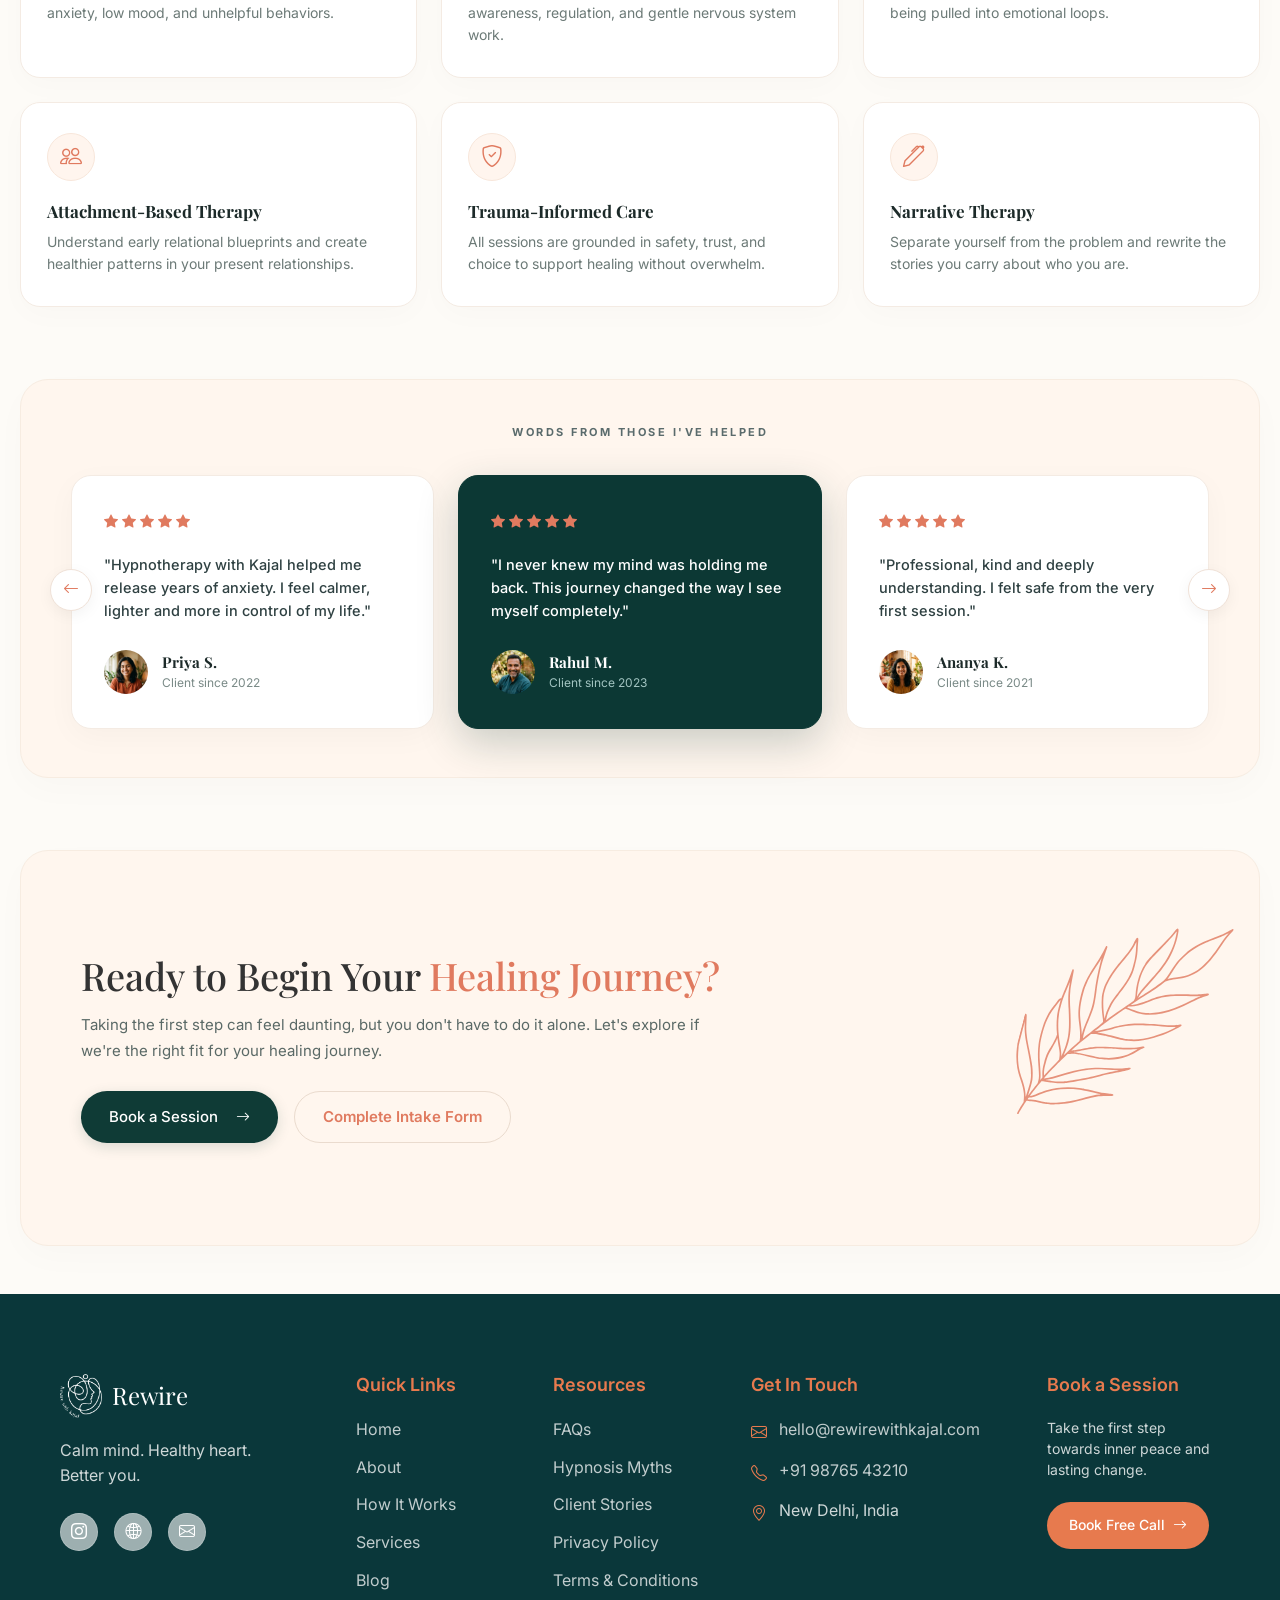
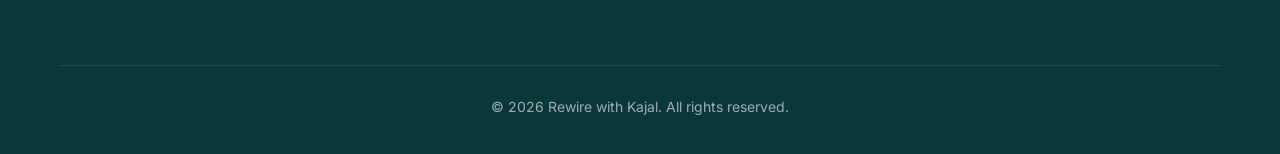
==== commit 142db378: "feat: implement blog, admin dashboard, session management, and customer intake features" ====
--- a/about.html
+++ b/about.html
@@ -34,16 +34,16 @@
         <a href="index.html">Home</a>
         <a href="index.html#how-it-works">How it Works</a>
         <a href="about.html" class="active">About</a>
-        <a href="blogs.html">Blog</a>
+        <a href="blog.html">Blog</a>
       </div>
 
       <div class="rw-nav-actions d-none d-lg-flex">
-        <a href="appointment.html" class="rw-btn rw-btn-primary">Book Appointment</a>
+        <a href="appointment.html#booking-form" class="rw-btn rw-btn-primary">Book Appointment</a>
         <a href="https://www.instagram.com/rewirewithkajal/" class="rw-social-icon" target="_blank"
           aria-label="Instagram"><i class="bi bi-instagram"></i></a>
-        <a href="index.html" class="rw-social-icon" aria-label="Website"><i class="bi bi-globe2"></i></a>
         <a href="mailto:hello@rewirewithkajal.com" class="rw-social-icon" aria-label="Email"><i
             class="bi bi-envelope"></i></a>
+        <a href="customer-login.html" class="rw-social-icon" aria-label="Login"><i class="bi bi-person"></i></a>
       </div>
 
       <button class="navbar-toggler d-lg-none" type="button"
@@ -68,7 +68,7 @@
               low mood, relationships, and big life changes &mdash; in plain language, at your pace.</p>
 
             <div class="d-flex flex-wrap align-items-center gap-3 mb-4">
-              <a href="appointment.html" class="rw-btn rw-btn-primary">Book a Session <i
+              <a href="appointment.html#booking-form" class="rw-btn rw-btn-primary">Book a Session <i
                   class="bi bi-arrow-right"></i></a>
               <a href="index.html#how-it-works" class="rw-btn rw-btn-secondary">
                 How It Works <span class="rw-play-icon-wrap"><i class="bi bi-play-fill"></i></span>
@@ -516,7 +516,7 @@
               for your healing journey.</p>
 
             <div class="d-flex flex-wrap align-items-center gap-3">
-              <a href="appointment.html" class="rw-btn rw-btn-primary">Book a Session <i
+              <a href="appointment.html#booking-form" class="rw-btn rw-btn-primary">Book a Session <i
                   class="bi bi-arrow-right"></i></a>
               <a href="intake-form.html" class="rw-btn-outline-warm">Complete Intake Form</a>
             </div>
@@ -560,7 +560,7 @@
             <li><a href="about.html">About</a></li>
             <li><a href="index.html#how-it-works">How It Works</a></li>
             <li><a href="index.html#services">Services</a></li>
-            <li><a href="blogs.html">Blog</a></li>
+            <li><a href="blog.html">Blog</a></li>
           </ul>
         </div>
 
@@ -589,7 +589,7 @@
           <h5>Book a Session</h5>
           <p class="mb-3" style="font-size: 14px; line-height: 1.5;">Take the first step towards inner peace and lasting
             change.</p>
-          <a href="appointment.html" class="rw-footer-btn">Book Free Call <i class="bi bi-arrow-right"></i></a>
+          <a href="appointment.html#booking-form" class="rw-footer-btn">Book Free Call <i class="bi bi-arrow-right"></i></a>
         </div>
       </div>
 
